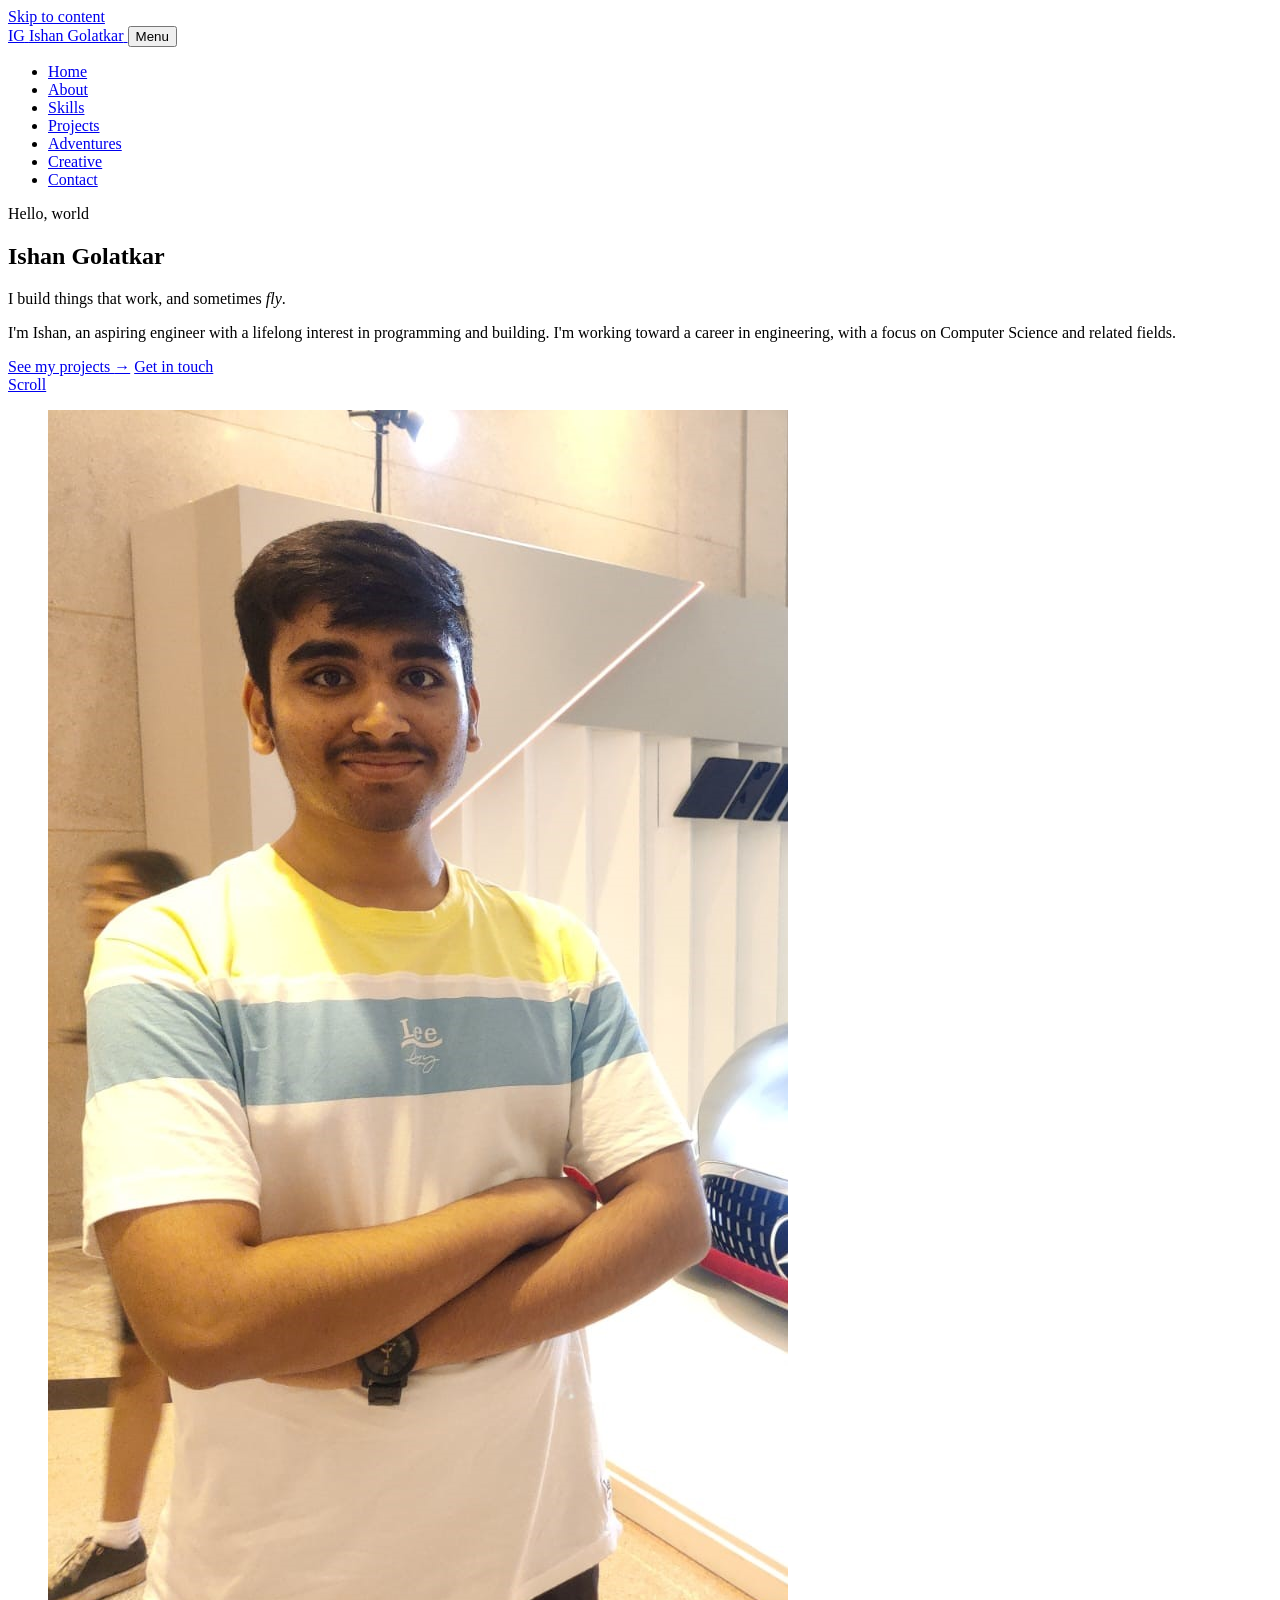
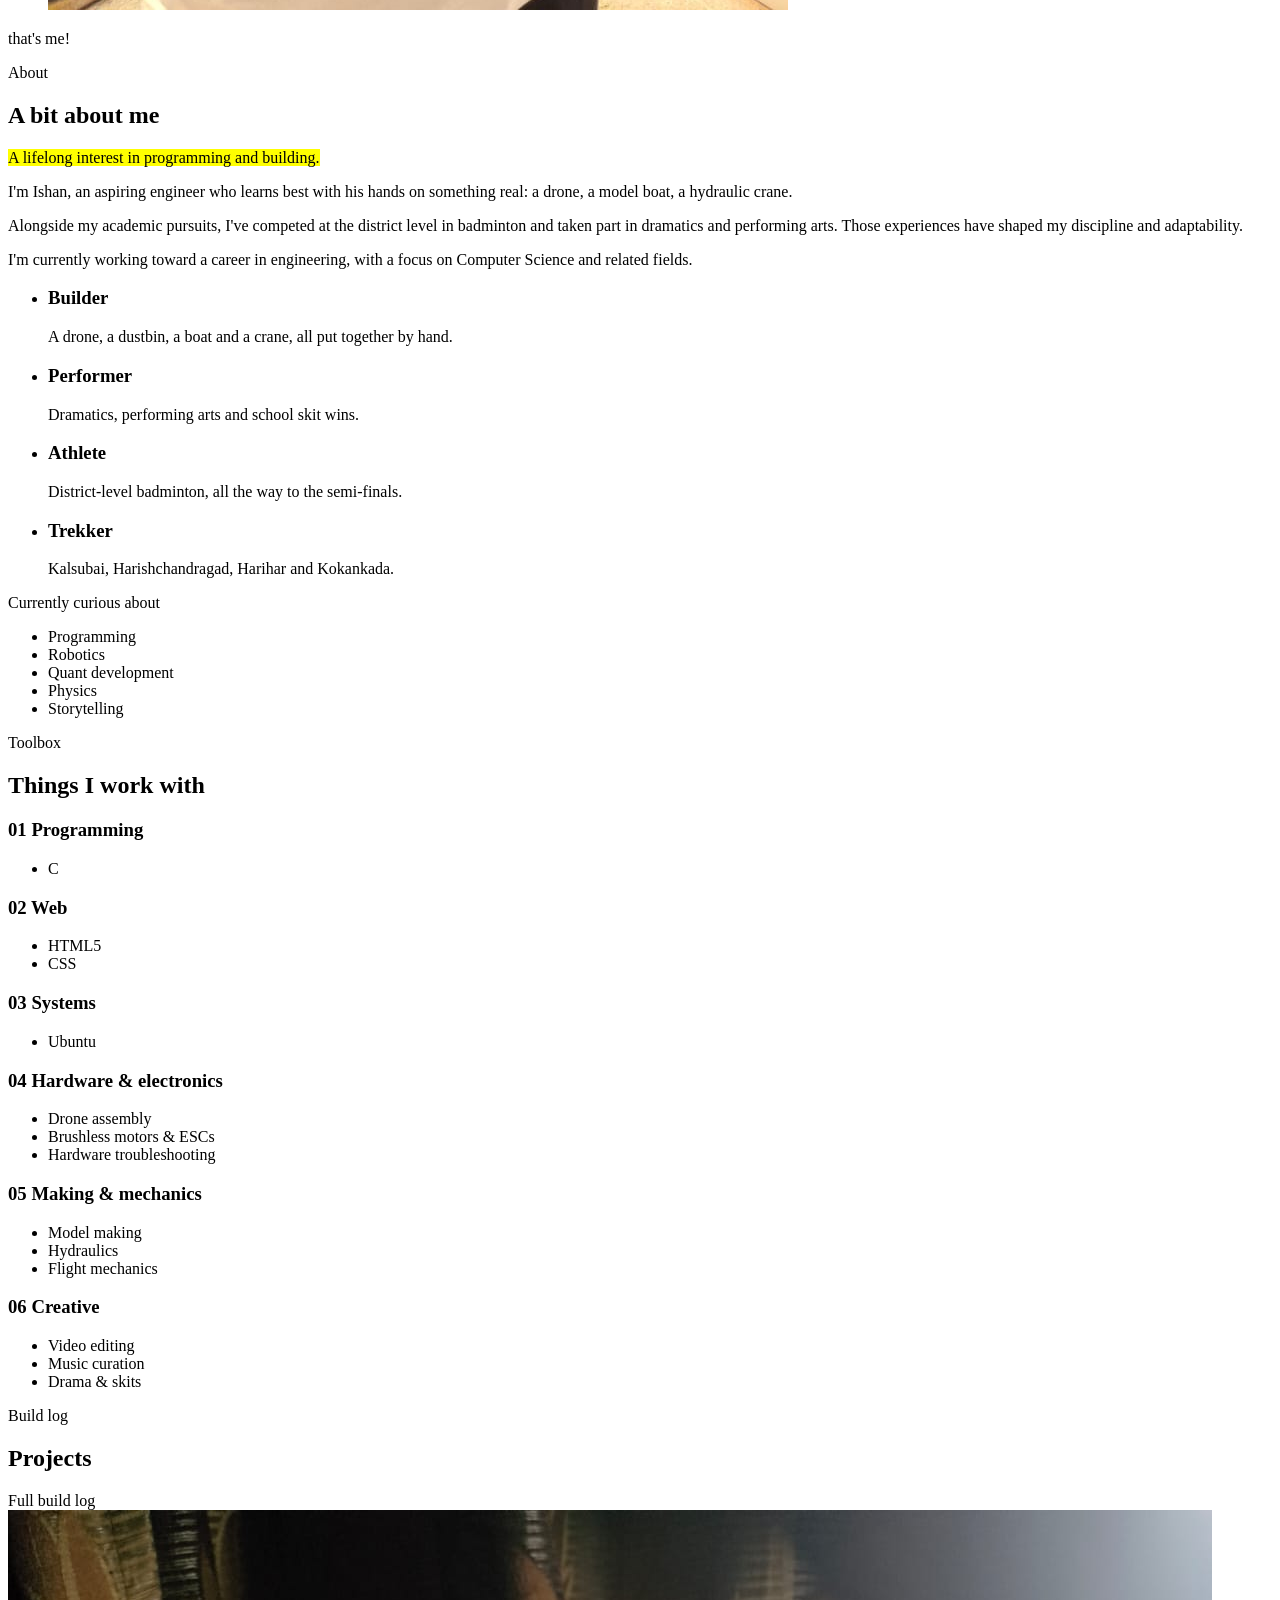
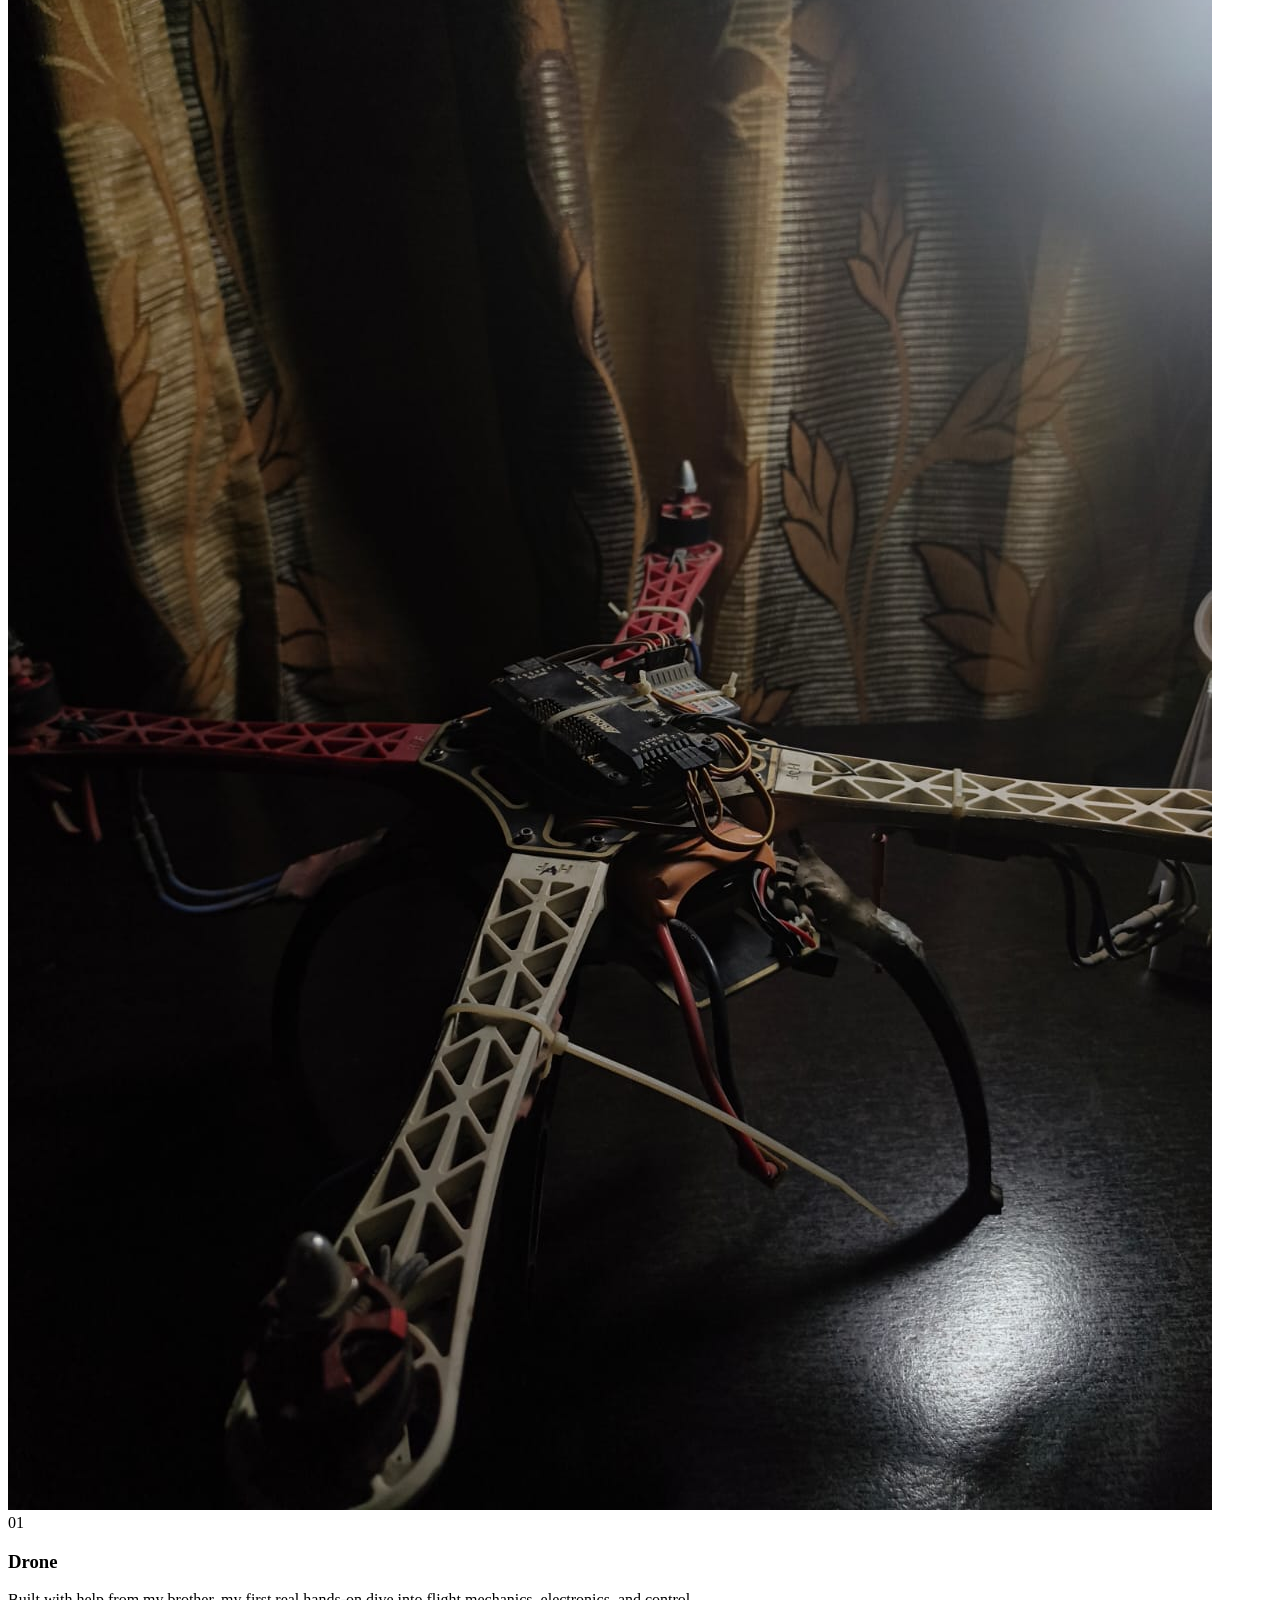
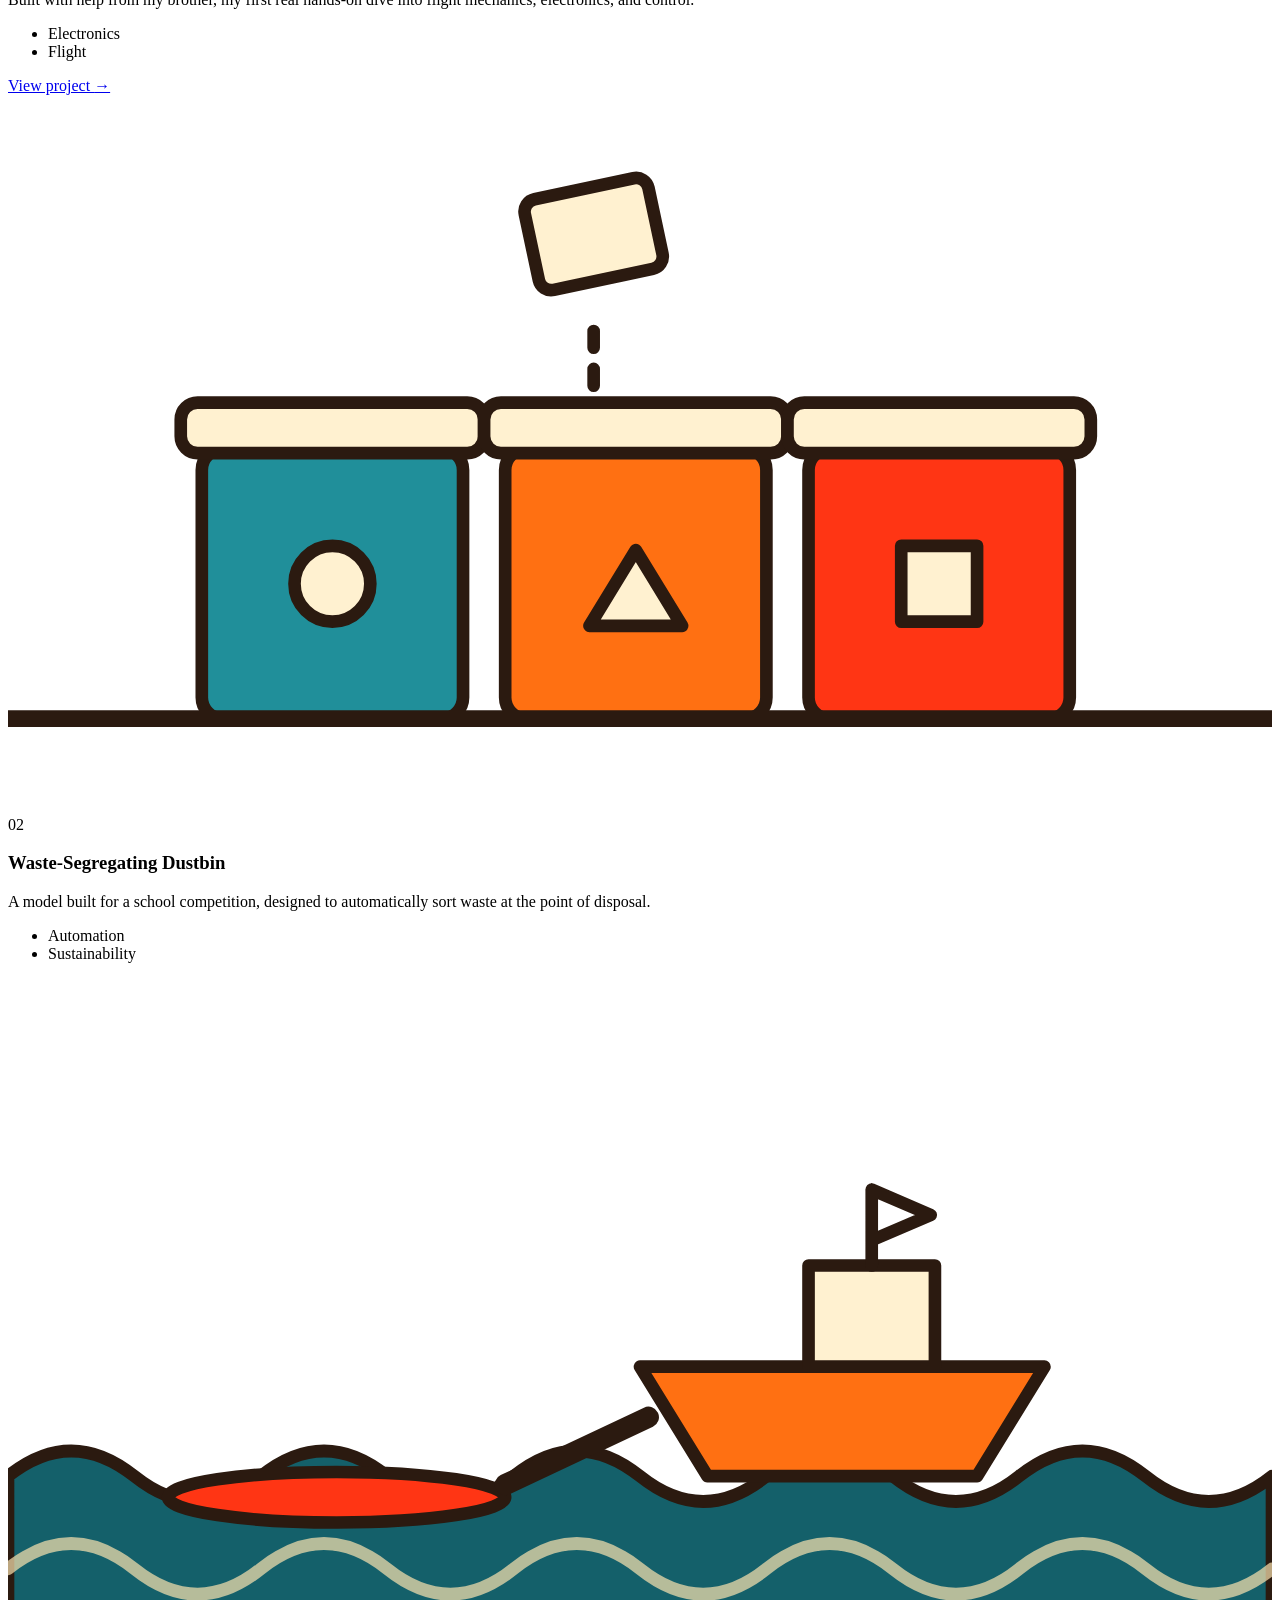
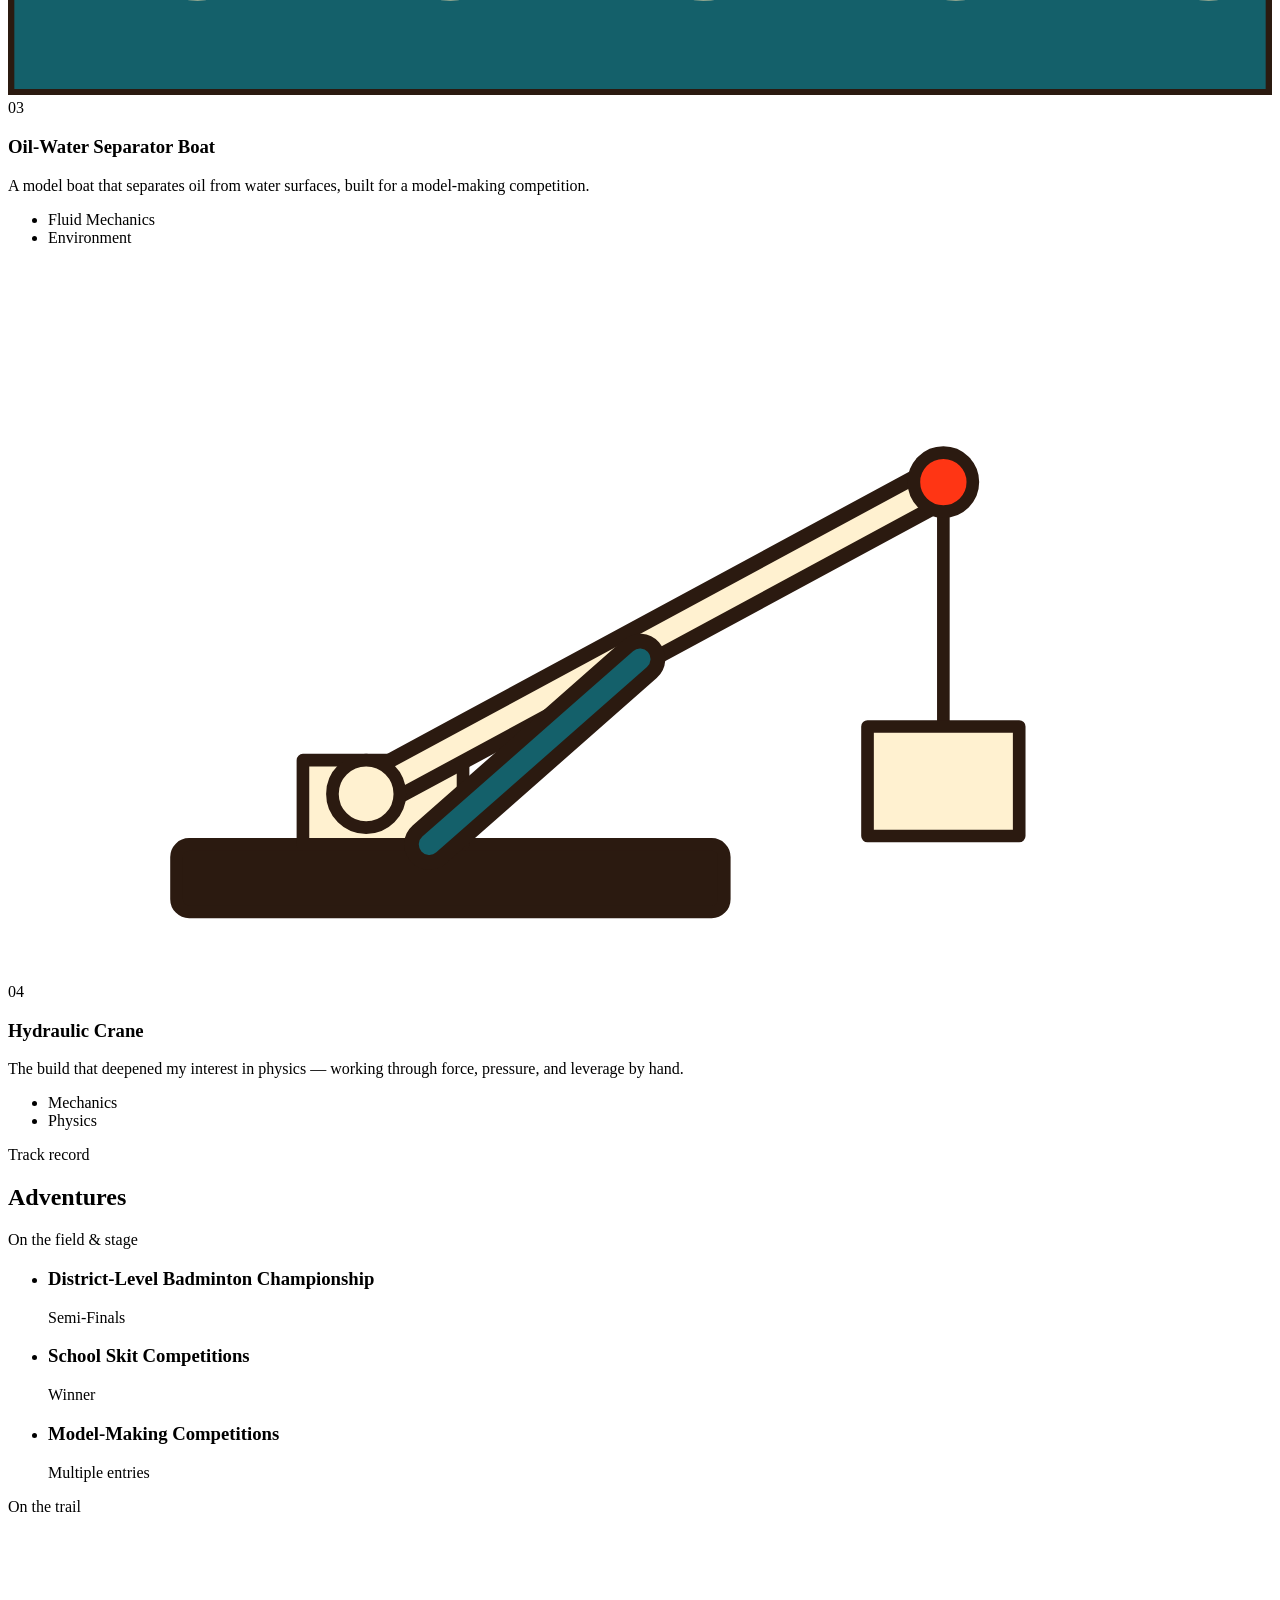
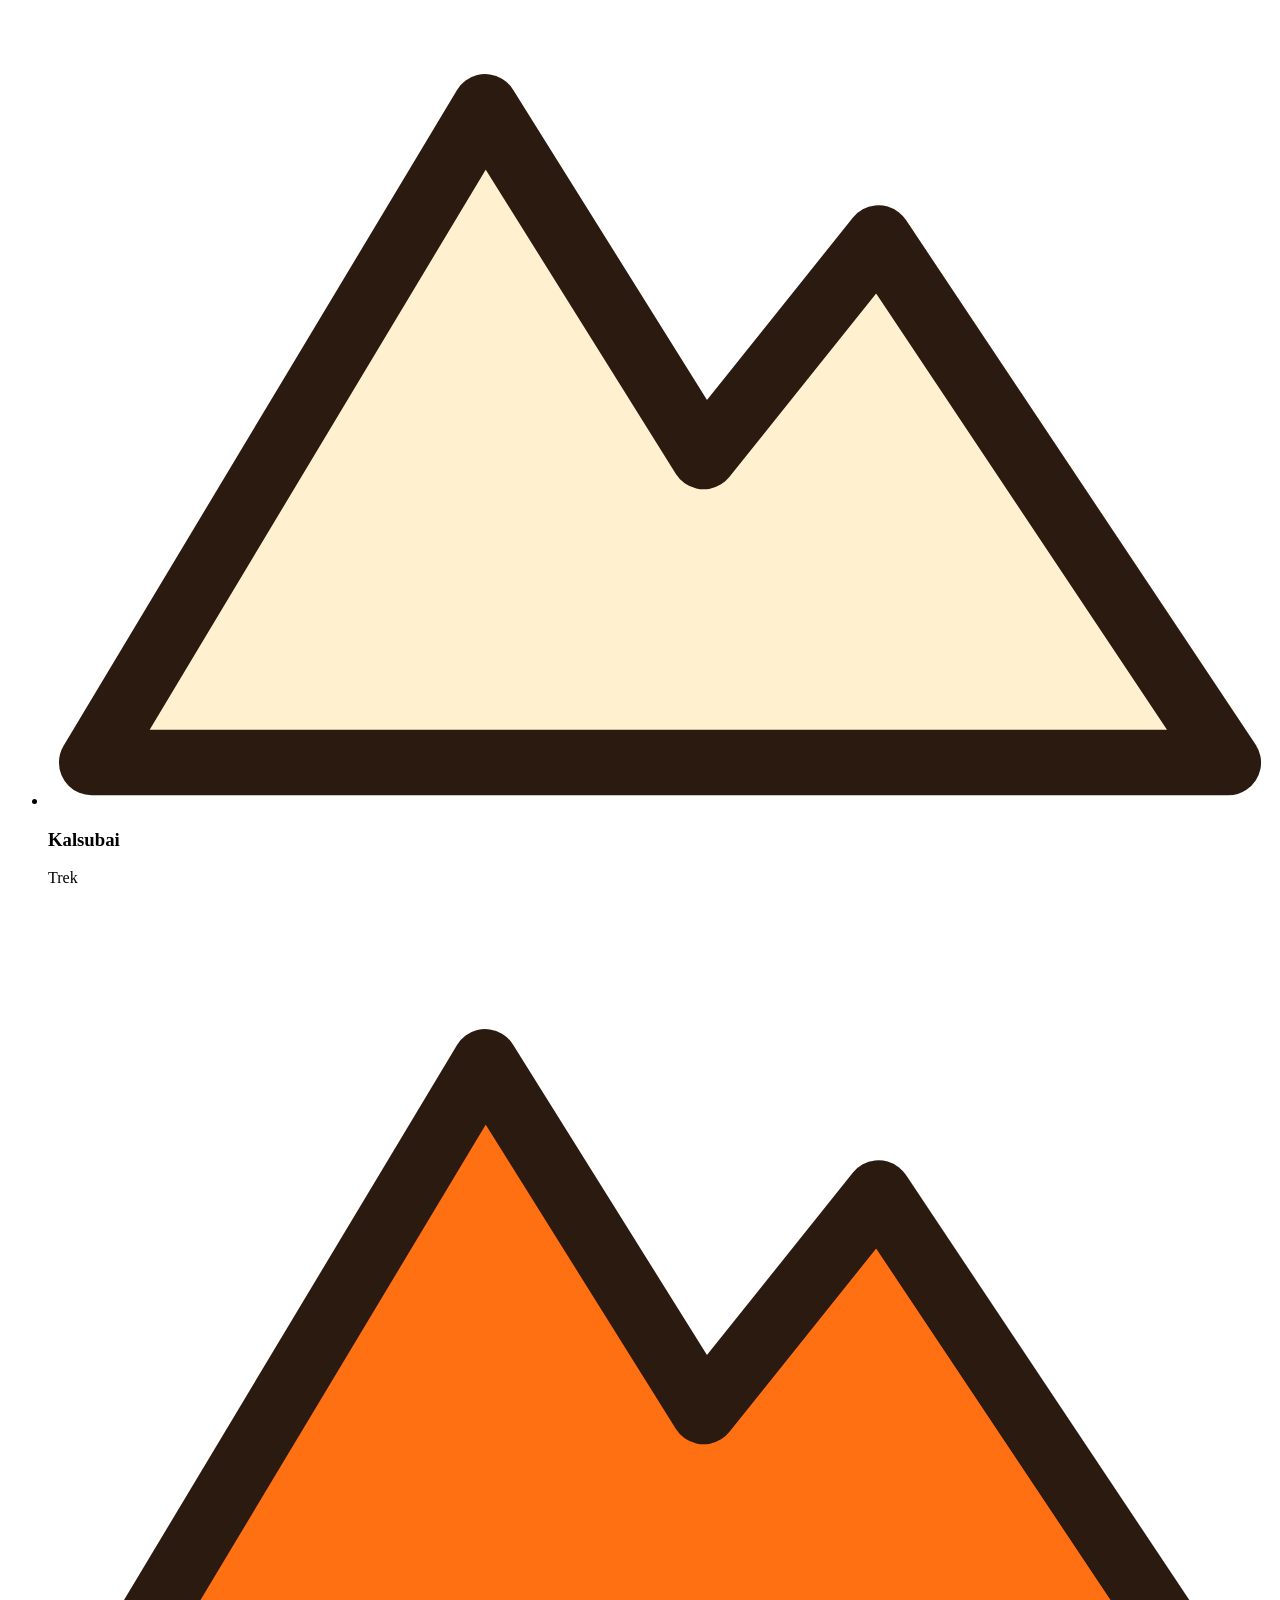
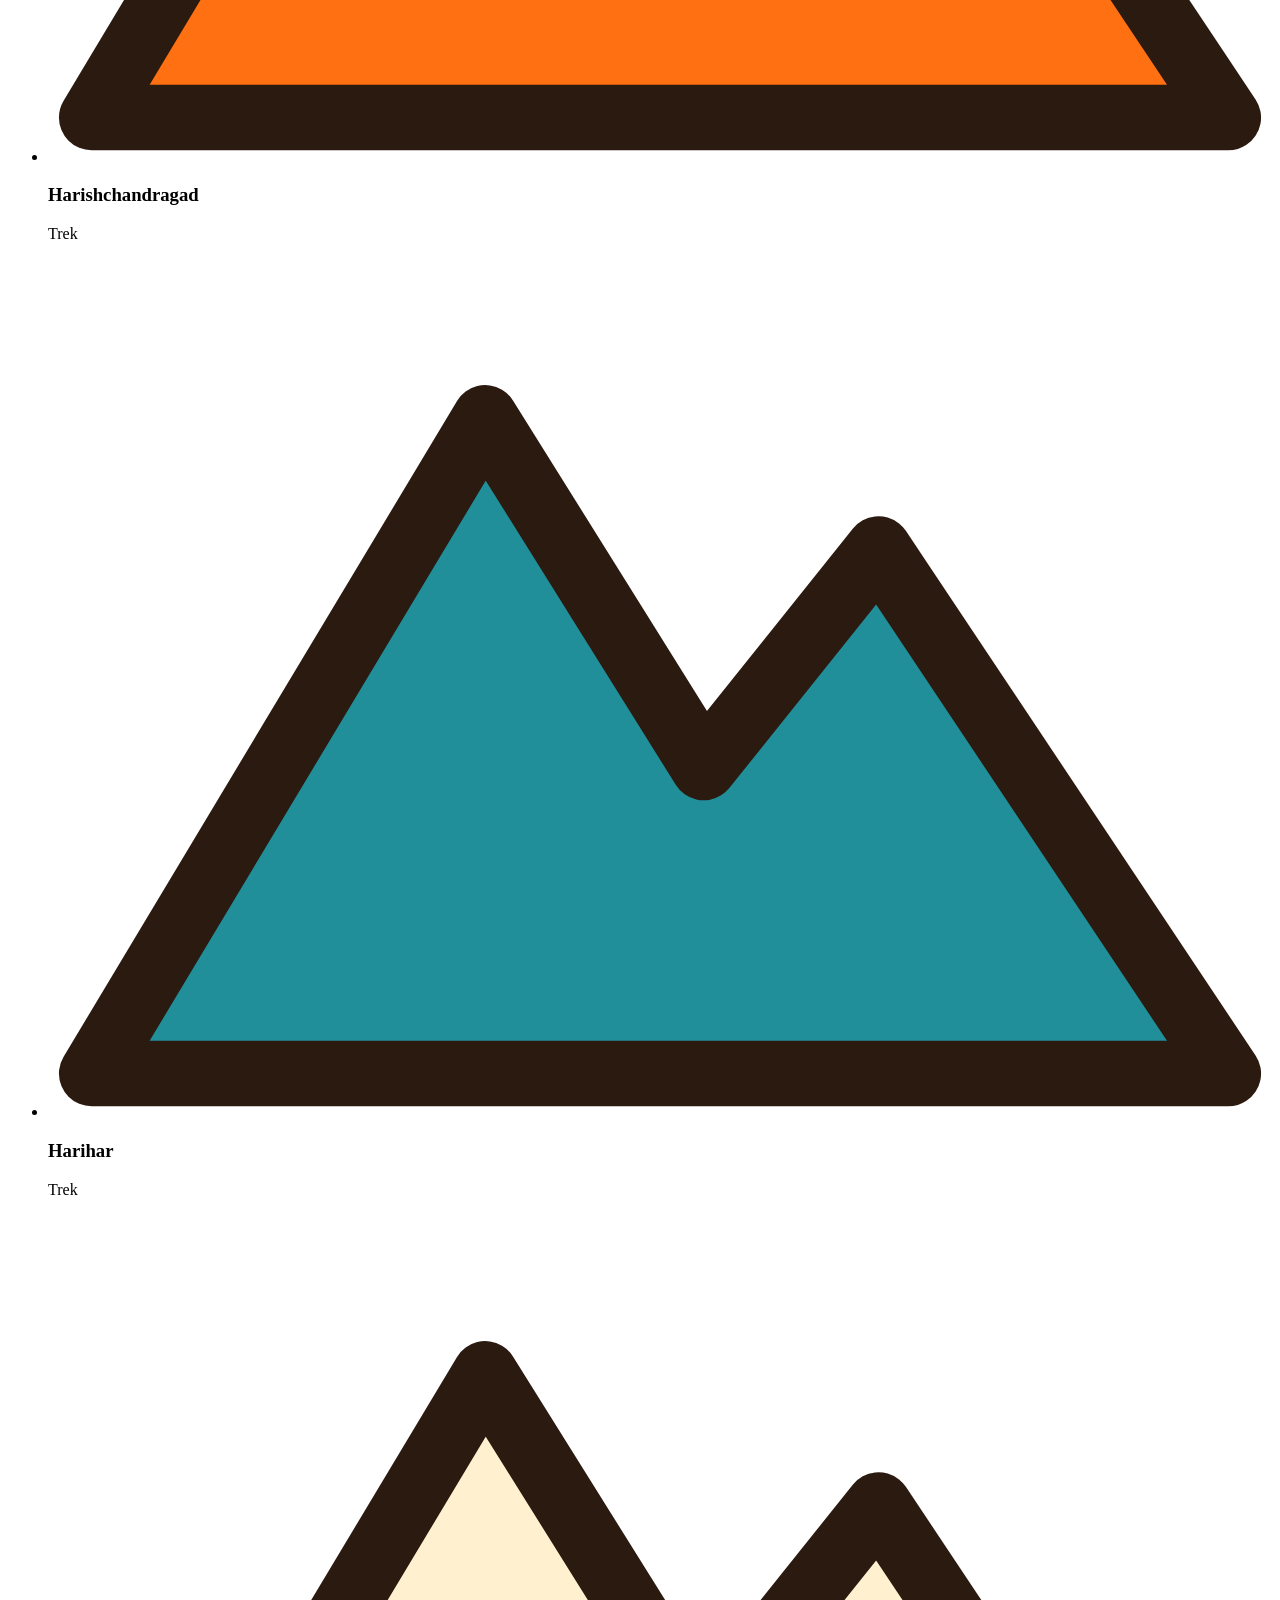
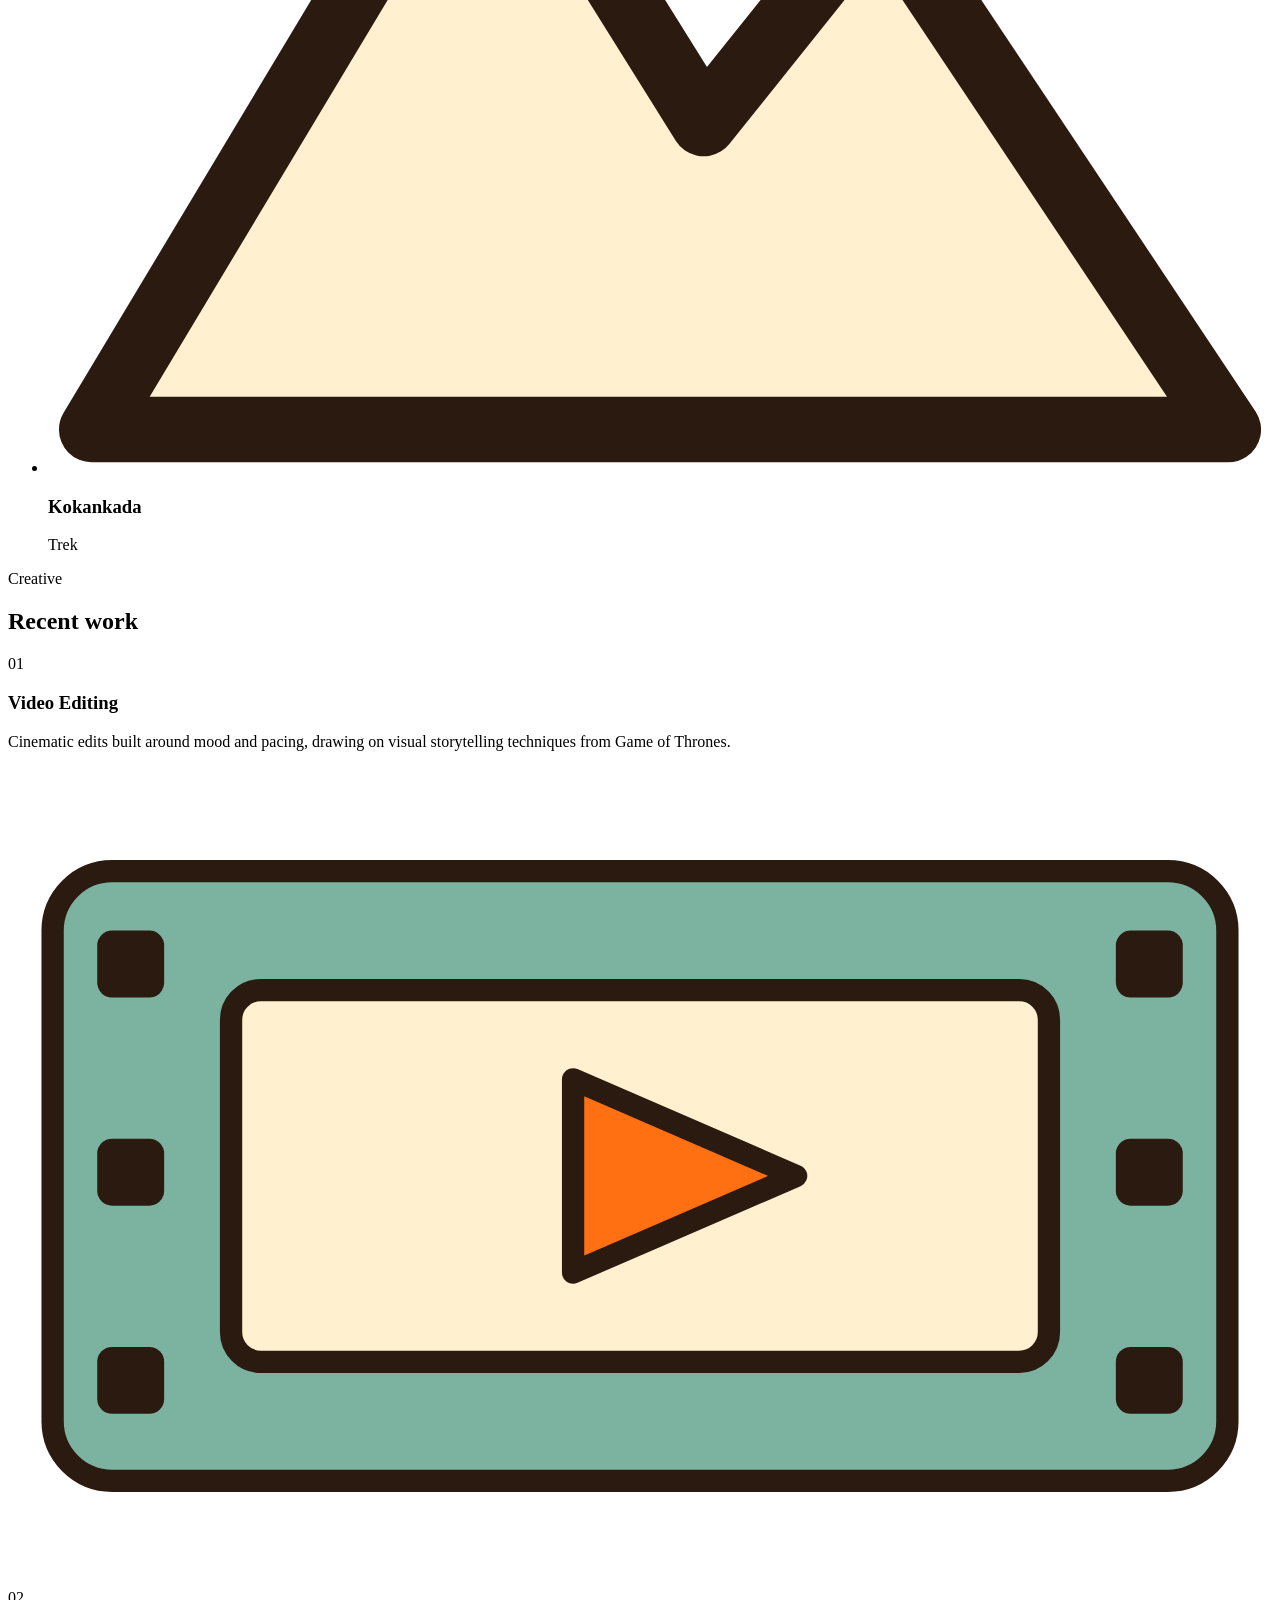
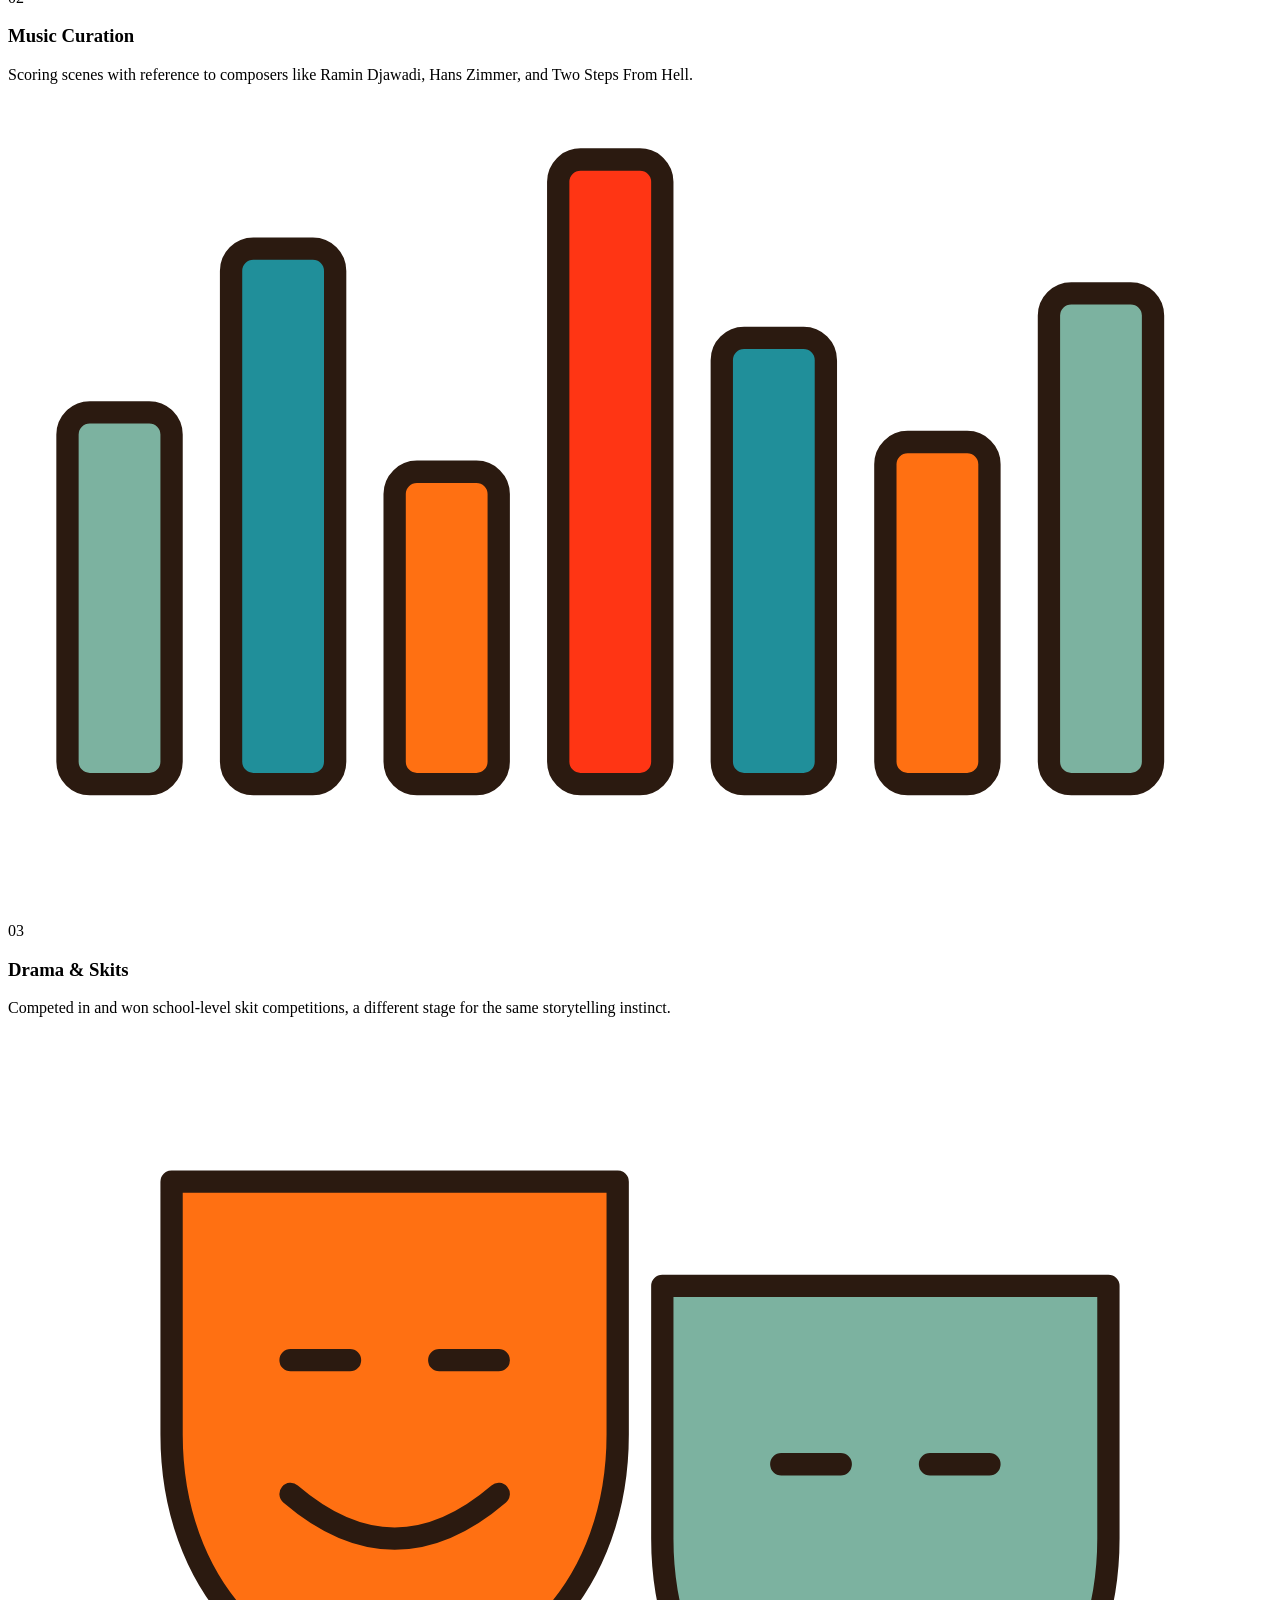
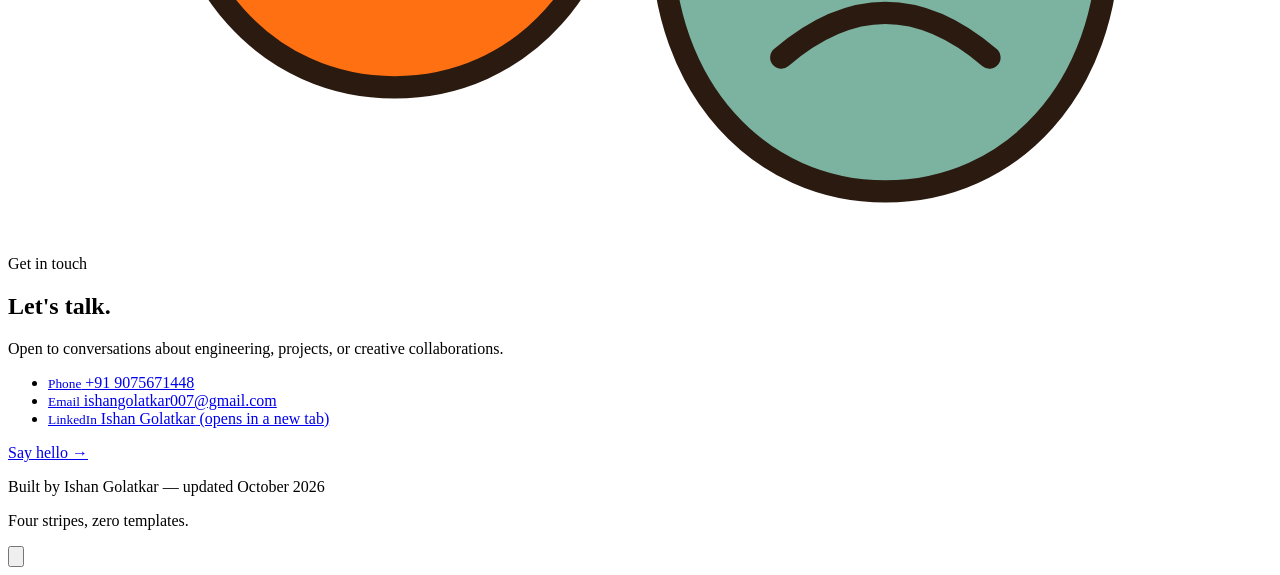
==== index.html @ b99f0dfd "makeover" ====
<!DOCTYPE html>
<html lang="en">
<head>
  <meta charset="UTF-8">
  <meta name="viewport" content="width=device-width, initial-scale=1.0">
  <title>Ishan Golatkar — Portfolio</title>
  <meta name="description" content="Portfolio of Ishan Golatkar, an aspiring engineer with a lifelong interest in programming and building.">
  <meta name="theme-color" content="#FBE3B0">
  <script>document.documentElement.classList.add('js');</script>
  <link rel="preconnect" href="https://fonts.googleapis.com">
  <link rel="preconnect" href="https://fonts.gstatic.com" crossorigin>
  <link href="https://fonts.googleapis.com/css2?family=Archivo+Black&family=Caveat:wght@600&family=IBM+Plex+Mono:wght@400;500&family=Space+Grotesk:wght@400;500;700&display=swap" rel="stylesheet">
  <link rel="stylesheet" href="style.css">
  <script src="script.js" defer></script>
</head>
<body>

<a class="skip" href="#main">Skip to content</a>

<header class="site-header" id="top">
  <div class="wrap header-inner">
    <a class="brand" href="#home" aria-label="Ishan Golatkar, back to the top">
      <span class="brand-mark" aria-hidden="true">IG</span>
      <span class="brand-name">Ishan Golatkar</span>
    </a>
    <button class="menu-toggle" type="button" aria-expanded="false" aria-controls="nav-links">
      <span class="sr-only">Menu</span>
      <span class="bars" aria-hidden="true"></span>
    </button>
    <nav aria-label="Primary">
      <ul class="nav-links" id="nav-links">
        <li><a href="#home">Home</a></li>
        <li><a href="#about">About</a></li>
        <li><a href="#skills">Skills</a></li>
        <li><a href="#projects">Projects</a></li>
        <li><a href="#adventures">Adventures</a></li>
        <li><a href="#work">Creative</a></li>
        <li><a href="#contact">Contact</a></li>
      </ul>
    </nav>
  </div>
</header>

<main id="main">

  <!-- ============ HERO ============ -->
  <section class="hero" id="home" aria-labelledby="hero-title">
    <div class="hero-band" aria-hidden="true"><i></i><i></i><i></i><i></i></div>

    <div class="wrap hero-grid">
      <div class="hero-copy">
        <p class="sticker reveal">Hello, world</p>
        <h1 id="hero-title" class="reveal" style="--d:.05s">
          <span class="first">Ishan</span>
          <span class="last">Golatkar</span>
        </h1>
        <p class="hero-tagline reveal" style="--d:.12s">I build things that work, and sometimes <em>fly</em>.</p>
        <p class="hero-intro reveal" style="--d:.18s">I'm Ishan, an aspiring engineer with a lifelong interest in programming and building. I'm working toward a career in engineering, with a focus on Computer Science and related fields.</p>
        <div class="hero-actions reveal" style="--d:.24s">
          <a class="btn" href="#projects">See my projects <span class="arrow" aria-hidden="true">&rarr;</span></a>
          <a class="btn btn--ghost" href="#contact">Get in touch</a>
        </div>
        <a class="scroll-hint reveal" style="--d:.3s" href="#about" aria-label="Scroll to the About section">
          <span class="track" aria-hidden="true"></span>
          <span>Scroll</span>
        </a>
      </div>

      <div class="hero-art reveal" style="--d:.15s">
        <span class="art-shape art-circle" aria-hidden="true"></span>
        <span class="art-shape art-half" aria-hidden="true"></span>
        <span class="float float--plus" aria-hidden="true"></span>
        <span class="float float--ring" aria-hidden="true"></span>
        <span class="float float--dot" aria-hidden="true"></span>
        <figure class="portrait">
          <img src="proish.jpg" width="740" height="1200" fetchpriority="high"
               alt="Portrait of Ishan Golatkar smiling with his arms crossed, wearing a yellow, blue and white striped T-shirt">
        </figure>
        <p class="note-hand" aria-hidden="true">that's me!</p>
      </div>
    </div>
  </section>

  <!-- ============ ABOUT ============ -->
  <section class="section" id="about" aria-labelledby="about-title">
    <div class="wrap about-grid">
      <div class="about-intro">
        <div class="eyebrow reveal">About</div>
        <h2 class="section-title reveal" id="about-title">A bit <span class="squiggle">about me</span></h2>
        <p class="pull reveal"><mark>A lifelong interest in programming and building.</mark></p>
      </div>

      <div class="about-copy">
        <p class="reveal">I'm Ishan, an aspiring engineer who learns best with his hands on something real: a drone, a model boat, a hydraulic crane.</p>
        <p class="reveal">Alongside my academic pursuits, I've competed at the district level in badminton and taken part in dramatics and performing arts. Those experiences have shaped my discipline and adaptability.</p>
        <p class="reveal">I'm currently working toward a career in engineering, with a focus on Computer Science and related fields.</p>

        <ul class="traits">
          <li class="trait reveal">
            <h3>Builder</h3>
            <p>A drone, a dustbin, a boat and a crane, all put together by hand.</p>
          </li>
          <li class="trait reveal" style="--d:.06s">
            <h3>Performer</h3>
            <p>Dramatics, performing arts and school skit wins.</p>
          </li>
          <li class="trait reveal" style="--d:.12s">
            <h3>Athlete</h3>
            <p>District-level badminton, all the way to the semi-finals.</p>
          </li>
          <li class="trait reveal" style="--d:.18s">
            <h3>Trekker</h3>
            <p>Kalsubai, Harishchandragad, Harihar and Kokankada.</p>
          </li>
        </ul>

        <div class="curious reveal">
          <p class="curious-label">Currently curious about</p>
          <ul class="tags">
            <li class="tag">Programming</li>
            <li class="tag">Robotics</li>
            <li class="tag">Quant development</li>
            <li class="tag">Physics</li>
            <li class="tag">Storytelling</li>
          </ul>
        </div>
      </div>
    </div>
  </section>

  <!-- ============ SKILLS ============ -->
  <section class="section section--alt" id="skills" aria-labelledby="skills-title">
    <div class="wrap">
      <div class="eyebrow reveal">Toolbox</div>
      <h2 class="section-title reveal" id="skills-title">Things I <span class="squiggle">work with</span></h2>

      <div class="skill-list">
        <div class="skill-row reveal">
          <h3><b>01</b> Programming</h3>
          <ul class="skill-tags"><li class="skill">C</li></ul>
        </div>
        <div class="skill-row reveal">
          <h3><b>02</b> Web</h3>
          <ul class="skill-tags"><li class="skill">HTML5</li><li class="skill">CSS</li></ul>
        </div>
        <div class="skill-row reveal">
          <h3><b>03</b> Systems</h3>
          <ul class="skill-tags"><li class="skill">Ubuntu</li></ul>
        </div>
        <div class="skill-row reveal">
          <h3><b>04</b> Hardware &amp; electronics</h3>
          <ul class="skill-tags">
            <li class="skill">Drone assembly</li>
            <li class="skill">Brushless motors &amp; ESCs</li>
            <li class="skill">Hardware troubleshooting</li>
          </ul>
        </div>
        <div class="skill-row reveal">
          <h3><b>05</b> Making &amp; mechanics</h3>
          <ul class="skill-tags">
            <li class="skill">Model making</li>
            <li class="skill">Hydraulics</li>
            <li class="skill">Flight mechanics</li>
          </ul>
        </div>
        <div class="skill-row reveal">
          <h3><b>06</b> Creative</h3>
          <ul class="skill-tags">
            <li class="skill">Video editing</li>
            <li class="skill">Music curation</li>
            <li class="skill">Drama &amp; skits</li>
          </ul>
        </div>
      </div>
    </div>
  </section>

  <!-- ============ PROJECTS ============ -->
  <section class="section" id="projects" aria-labelledby="projects-title">
    <div class="wrap">
      <div class="eyebrow reveal">Build log</div>
      <h2 class="section-title reveal" id="projects-title">Projects</h2>

      <!-- Invisible 2x2 Matrix -->
      <div class="projects-grid">
        
        <!-- 01 Drone -->
        <article class="proj-card reveal">
          <div class="proj-media">
            <span class="badge">Full build log</span>
            <img src="DronePic1.jpeg" width="1204" height="1600" loading="lazy"
                 alt="The assembled drone: a red and white quadcopter frame with the flight controller mounted in the centre, photographed in low light">
          </div>
          <div class="proj-body">
            <span class="proj-no">01</span>
            <h3>Drone</h3>
            <p>Built with help from my brother, my first real hands-on dive into flight mechanics, electronics, and control.</p>
            <ul class="tags">
              <li class="tag">Electronics</li>
              <li class="tag">Flight</li>
            </ul>
            <div class="proj-action">
              <a class="btn" href="Drone.html" aria-label="View my Drone project">View project <span class="arrow" aria-hidden="true">&rarr;</span></a>
            </div>
          </div>
        </article>

        <!-- 02 Waste-Segregating Dustbin -->
        <article class="proj-card reveal" style="--d:.06s">
          <div class="proj-media proj-media--sage">
            <svg viewBox="0 0 300 170" preserveAspectRatio="xMidYMid slice" fill="none" stroke="#2B1A10" stroke-width="3" stroke-linejoin="round" aria-hidden="true">
              <g class="bob-item"><rect x="124" y="22" width="30" height="22" rx="3" fill="#FFF1D0" transform="rotate(-12 139 33)"/></g>
              <path d="M139 56v14" stroke-dasharray="4 5" stroke-linecap="round"/>
              <rect x="46" y="84" width="62" height="64" rx="5" fill="#208F9A"/><rect x="41" y="73" width="72" height="12" rx="4" fill="#FFF1D0"/>
              <rect x="118" y="84" width="62" height="64" rx="5" fill="#FF7012"/><rect x="113" y="73" width="72" height="12" rx="4" fill="#FFF1D0"/>
              <rect x="190" y="84" width="62" height="64" rx="5" fill="#FF3514"/><rect x="185" y="73" width="72" height="12" rx="4" fill="#FFF1D0"/>
              <circle cx="77" cy="116" r="9" fill="#FFF1D0"/>
              <path d="M149 108l11 18h-22z" fill="#FFF1D0"/>
              <rect x="212" y="107" width="18" height="18" fill="#FFF1D0"/>
              <path d="M0 148h300" stroke-width="4"/>
            </svg>
          </div>
          <div class="proj-body">
            <span class="proj-no">02</span>
            <h3>Waste-Segregating Dustbin</h3>
            <p>A model built for a school competition, designed to automatically sort waste at the point of disposal.</p>
            <ul class="tags"><li class="tag">Automation</li><li class="tag">Sustainability</li></ul>
          </div>
        </article>

        <!-- 03 Oil-Water Separator Boat -->
        <article class="proj-card reveal" style="--d:.12s">
          <div class="proj-media proj-media--teal">
            <svg viewBox="0 0 300 170" preserveAspectRatio="xMidYMid slice" fill="none" stroke="#2B1A10" stroke-width="3" stroke-linejoin="round" stroke-linecap="round" aria-hidden="true">
              <path d="M0 118q15-12 30 0t30 0t30 0t30 0t30 0t30 0t30 0t30 0t30 0t30 0V170H0Z" fill="#14606A"/>
              <ellipse cx="78" cy="123" rx="40" ry="6" fill="#FF3514"/>
              <g class="boat">
                <path d="M150 92h96l-16 26h-64z" fill="#FF7012"/>
                <rect x="190" y="68" width="30" height="24" fill="#FFF1D0"/>
                <path d="M205 68V50M205 50l14 6-14 6" />
                <path d="M152 104l-34 16" stroke-width="5"/>
              </g>
              <path d="M0 140q15-12 30 0t30 0t30 0t30 0t30 0t30 0t30 0t30 0t30 0t30 0" stroke="#FBE3B0" stroke-width="3" opacity=".7"/>
            </svg>
          </div>
          <div class="proj-body">
            <span class="proj-no">03</span>
            <h3>Oil-Water Separator Boat</h3>
            <p>A model boat that separates oil from water surfaces, built for a model-making competition.</p>
            <ul class="tags"><li class="tag">Fluid Mechanics</li><li class="tag">Environment</li></ul>
          </div>
        </article>

        <!-- 04 Hydraulic Crane -->
        <article class="proj-card reveal" style="--d:.18s">
          <div class="proj-media proj-media--orange">
            <svg viewBox="0 0 300 170" preserveAspectRatio="xMidYMid slice" fill="none" stroke="#2B1A10" stroke-width="3" stroke-linejoin="round" stroke-linecap="round" aria-hidden="true">
              <rect x="40" y="138" width="130" height="16" rx="3" fill="#2B1A10"/>
              <rect x="70" y="118" width="38" height="20" fill="#FFF1D0"/>
              <g class="boom">
                <path d="M85 126L222 52" stroke-width="12"/>
                <path d="M85 126L222 52" stroke="#FFF1D0" stroke-width="5"/>
              </g>
              <path d="M100 138l50-44" stroke-width="12"/><path d="M100 138l50-44" stroke="#14606A" stroke-width="5"/>
              <path d="M222 52v58"/>
              <rect x="204" y="110" width="36" height="26" fill="#FFF1D0"/>
              <circle cx="222" cy="52" r="7" fill="#FF3514"/>
              <circle cx="85" cy="126" r="8" fill="#FFF1D0"/>
            </svg>
          </div>
          <div class="proj-body">
            <span class="proj-no">04</span>
            <h3>Hydraulic Crane</h3>
            <p>The build that deepened my interest in physics — working through force, pressure, and leverage by hand.</p>
            <ul class="tags"><li class="tag">Mechanics</li><li class="tag">Physics</li></ul>
          </div>
        </article>

      </div>
    </div>
  </section>

  <!-- ============ ADVENTURES ============ -->
  <section class="section section--alt" id="adventures" aria-labelledby="adv-title">
    <div class="wrap">
      <div class="eyebrow reveal">Track record</div>
      <h2 class="section-title reveal" id="adv-title"><span class="squiggle">Adventures</span></h2>

      <div class="adv-grid">
        <div>
          <p class="adv-label reveal">On the field &amp; stage</p>
          <ul class="tickets">
            <li class="ticket reveal"><h3>District-Level Badminton Championship</h3><span class="stub">Semi-Finals</span></li>
            <li class="ticket reveal" style="--d:.06s"><h3>School Skit Competitions</h3><span class="stub">Winner</span></li>
            <li class="ticket reveal" style="--d:.12s"><h3>Model-Making Competitions</h3><span class="stub">Multiple entries</span></li>
          </ul>
        </div>

        <div>
          <p class="adv-label reveal">On the trail</p>
          <ul class="peaks">
            <li class="peak reveal">
              <svg viewBox="0 0 56 40" fill="none" stroke="#2B1A10" stroke-width="3" stroke-linejoin="round" aria-hidden="true"><path d="M2 38L20 8l10 16 8-10 16 24z" fill="#FFF1D0"/></svg>
              <h3>Kalsubai</h3><span>Trek</span>
            </li>
            <li class="peak reveal" style="--d:.06s">
              <svg viewBox="0 0 56 40" fill="none" stroke="#2B1A10" stroke-width="3" stroke-linejoin="round" aria-hidden="true"><path d="M2 38L20 8l10 16 8-10 16 24z" fill="#FF7012"/></svg>
              <h3>Harishchandragad</h3><span>Trek</span>
            </li>
            <li class="peak reveal" style="--d:.12s">
              <svg viewBox="0 0 56 40" fill="none" stroke="#2B1A10" stroke-width="3" stroke-linejoin="round" aria-hidden="true"><path d="M2 38L20 8l10 16 8-10 16 24z" fill="#208F9A"/></svg>
              <h3>Harihar</h3><span>Trek</span>
            </li>
            <li class="peak reveal" style="--d:.18s">
              <svg viewBox="0 0 56 40" fill="none" stroke="#2B1A10" stroke-width="3" stroke-linejoin="round" aria-hidden="true"><path d="M2 38L20 8l10 16 8-10 16 24z" fill="#FFF1D0"/></svg>
              <h3>Kokankada</h3><span>Trek</span>
            </li>
          </ul>
        </div>
      </div>
    </div>
  </section>

  <!-- ============ CREATIVE WORK ============ -->
  <section class="section" id="work" aria-labelledby="work-title">
    <div class="wrap">
      <div class="eyebrow reveal">Creative</div>
      <h2 class="section-title reveal" id="work-title">Recent <span class="squiggle">work</span></h2>

      <div class="work-list">
        <article class="work-row reveal">
          <span class="work-num" aria-hidden="true">01</span>
          <div>
            <h3>Video Editing</h3>
            <p>Cinematic edits built around mood and pacing, drawing on visual storytelling techniques from Game of Thrones.</p>
          </div>
          <div class="work-art" aria-hidden="true">
            <svg class="film" viewBox="0 0 170 110" fill="none" stroke="#2B1A10" stroke-width="3" stroke-linejoin="round">
              <rect x="6" y="14" width="158" height="82" rx="8" fill="#7CB2A0"/>
              <rect x="30" y="30" width="110" height="50" rx="4" fill="#FFF1D0"/>
              <g fill="#2B1A10" stroke="none">
                <rect x="12" y="22" width="9" height="9" rx="2"/><rect x="12" y="50" width="9" height="9" rx="2"/><rect x="12" y="78" width="9" height="9" rx="2"/>
                <rect x="149" y="22" width="9" height="9" rx="2"/><rect x="149" y="50" width="9" height="9" rx="2"/><rect x="149" y="78" width="9" height="9" rx="2"/>
              </g>
              <path d="M76 42l30 13-30 13z" fill="#FF7012"/>
            </svg>
          </div>
        </article>

        <article class="work-row reveal">
          <span class="work-num" aria-hidden="true">02</span>
          <div>
            <h3>Music Curation</h3>
            <p>Scoring scenes with reference to composers like Ramin Djawadi, Hans Zimmer, and Two Steps From Hell.</p>
          </div>
          <div class="work-art" aria-hidden="true">
            <svg class="wave" viewBox="0 0 170 110" fill="#208F9A" stroke="#2B1A10" stroke-width="3" stroke-linejoin="round">
              <rect x="8" y="42" width="14" height="50" rx="3" fill="#7CB2A0"/>
              <rect x="30" y="20" width="14" height="72" rx="3"/>
              <rect x="52" y="50" width="14" height="42" rx="3" fill="#FF7012"/>
              <rect x="74" y="8" width="14" height="84" rx="3" fill="#FF3514"/>
              <rect x="96" y="32" width="14" height="60" rx="3"/>
              <rect x="118" y="46" width="14" height="46" rx="3" fill="#FF7012"/>
              <rect x="140" y="26" width="14" height="66" rx="3" fill="#7CB2A0"/>
            </svg>
          </div>
        </article>

        <article class="work-row reveal">
          <span class="work-num" aria-hidden="true">03</span>
          <div>
            <h3>Drama &amp; Skits</h3>
            <p>Competed in and won school-level skit competitions, a different stage for the same storytelling instinct.</p>
          </div>
          <div class="work-art" aria-hidden="true">
            <svg class="masks" viewBox="0 0 170 110" fill="none" stroke="#2B1A10" stroke-width="3" stroke-linejoin="round" stroke-linecap="round">
              <g class="m1"><path d="M22 20h60v34c0 20-13 34-30 34S22 74 22 54z" fill="#FF7012"/><path d="M38 44h8M58 44h8"/><path d="M38 62q14 12 28 0"/></g>
              <g class="m2"><path d="M88 34h60v34c0 20-13 34-30 34S88 88 88 68z" fill="#7CB2A0"/><path d="M104 58h8M124 58h8"/><path d="M104 84q14-12 28 0"/></g>
            </svg>
          </div>
        </article>
      </div>
    </div>
  </section>

  <!-- ============ CONTACT ============ -->
  <section class="section contact" id="contact" aria-labelledby="contact-title" data-cursor-theme="orange">
    <div class="wrap">
      <div class="contact-card reveal">
        <div class="stripes contact-deco" aria-hidden="true"><i></i><i></i><i></i><i></i></div>
        <div class="eyebrow">Get in touch</div>
        <h2 id="contact-title">Let's talk.</h2>
        <p class="lead">Open to conversations about engineering, projects, or creative collaborations.</p>

        <ul class="contact-links">
          <li><a class="contact-link" href="tel:+919075671448"><small>Phone</small> +91 9075671448</a></li>
          <li><a class="contact-link" href="mailto:ishangolatkar007@gmail.com"><small>Email</small> ishangolatkar007@gmail.com</a></li>
          <li><a class="contact-link" href="https://www.linkedin.com/in/ishan-golatkar-059251267/" target="_blank" rel="noopener noreferrer"><small>LinkedIn</small> Ishan Golatkar<span class="sr-only"> (opens in a new tab)</span></a></li>
        </ul>

        <a class="btn btn--dark" href="mailto:ishangolatkar007@gmail.com">Say hello <span class="arrow" aria-hidden="true">&rarr;</span></a>
      </div>
    </div>
  </section>

</main>

<footer class="site-footer">
  <div class="wrap">
    <div class="footer-stripes" aria-hidden="true"><i></i><i></i><i></i><i></i></div>
    <div class="footer-inner">
      <p>Built by Ishan Golatkar — updated October 2026</p>
      <p>Four stripes, zero templates.</p>
    </div>
  </div>
</footer>

<button class="to-top" type="button" aria-label="Back to top">
  <svg viewBox="0 0 24 24" fill="none" stroke="currentColor" stroke-width="3" stroke-linecap="round" stroke-linejoin="round" aria-hidden="true"><path d="M12 20V5M5 11l7-7 7 7"/></svg>
</button>

</body>
</html>
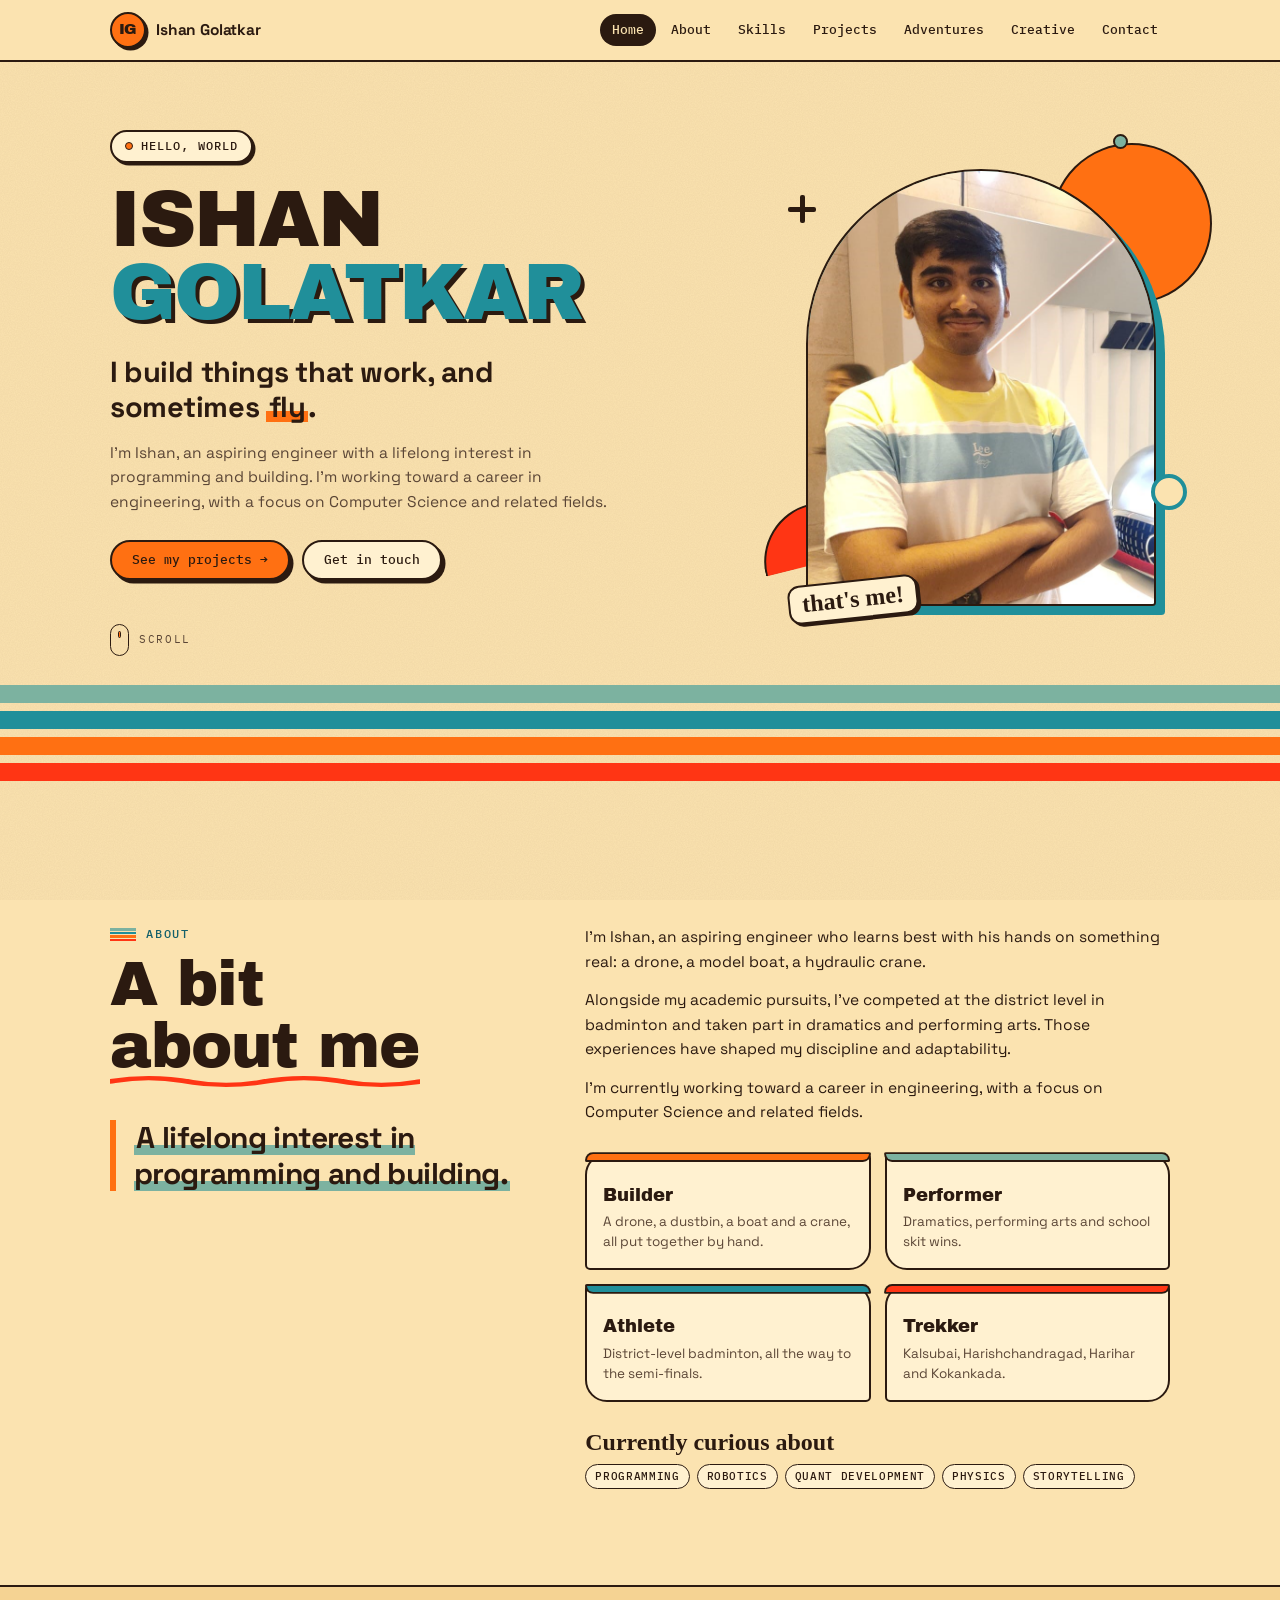
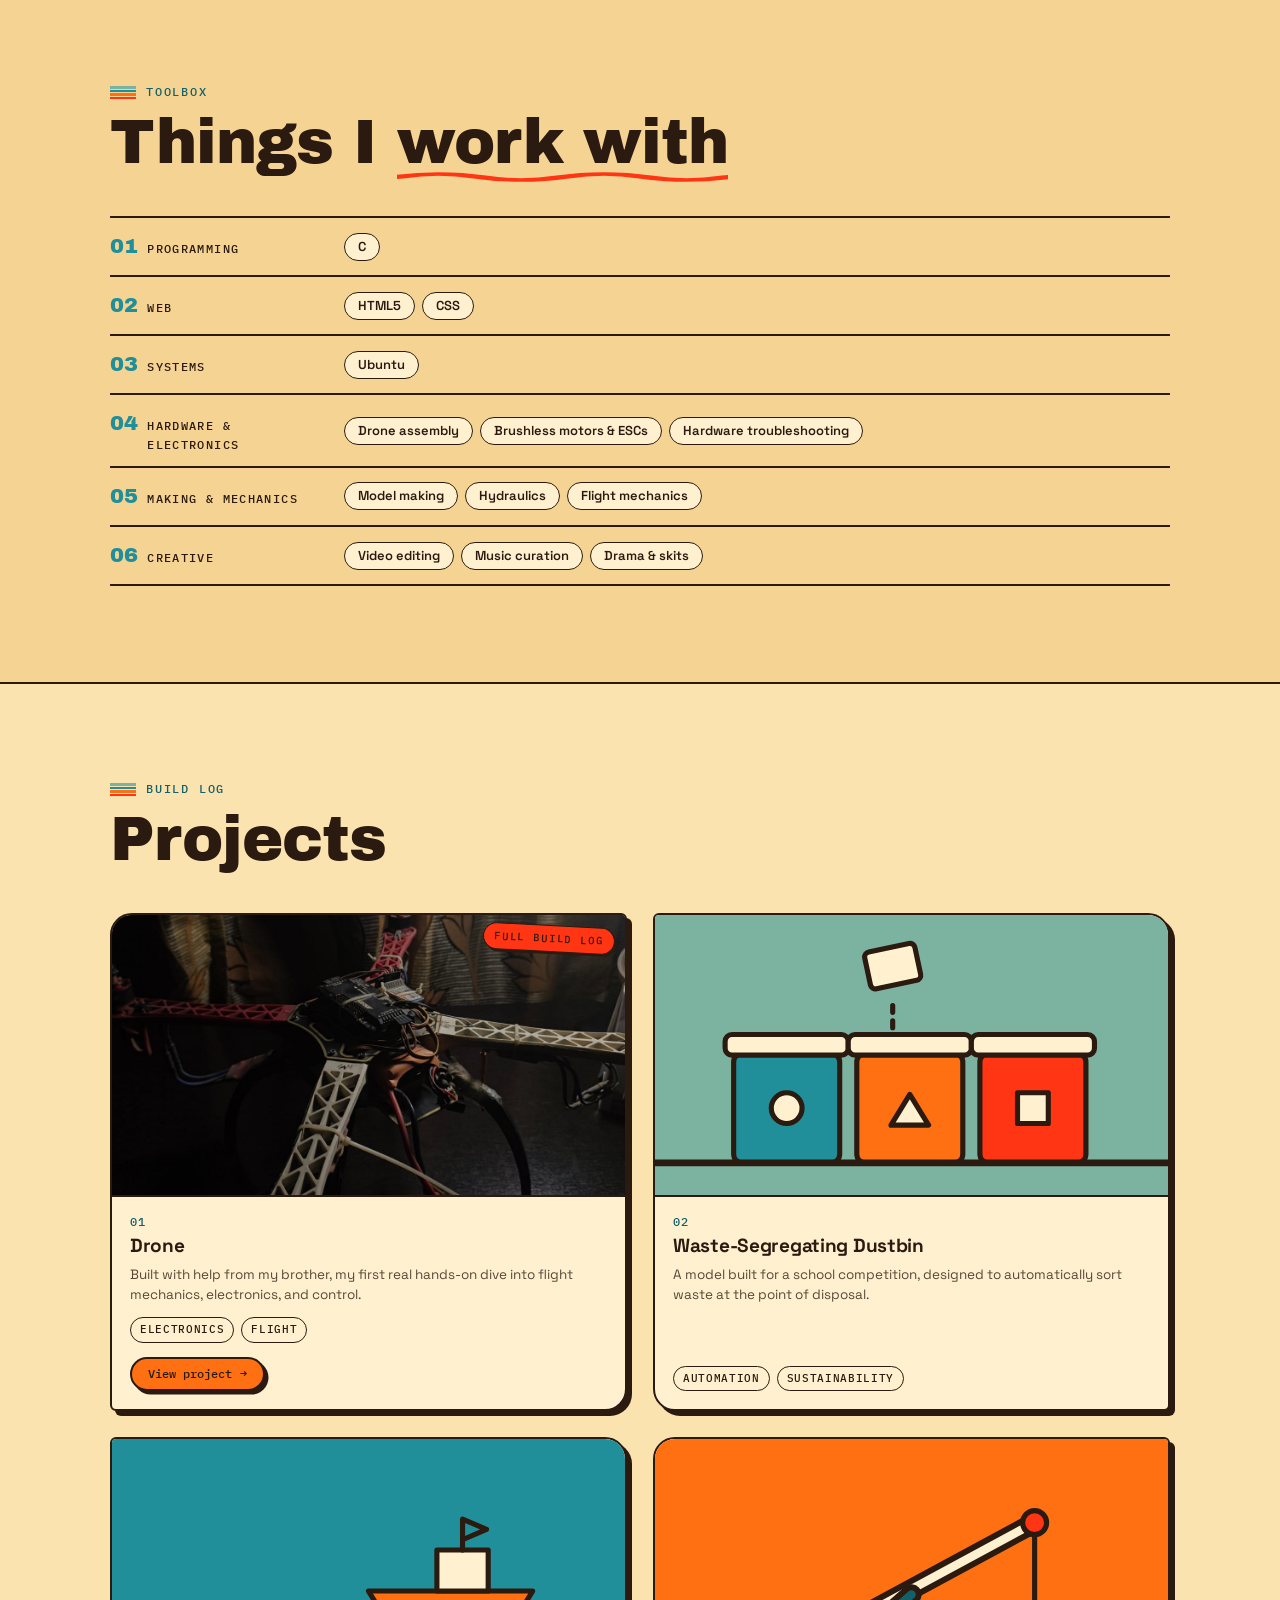
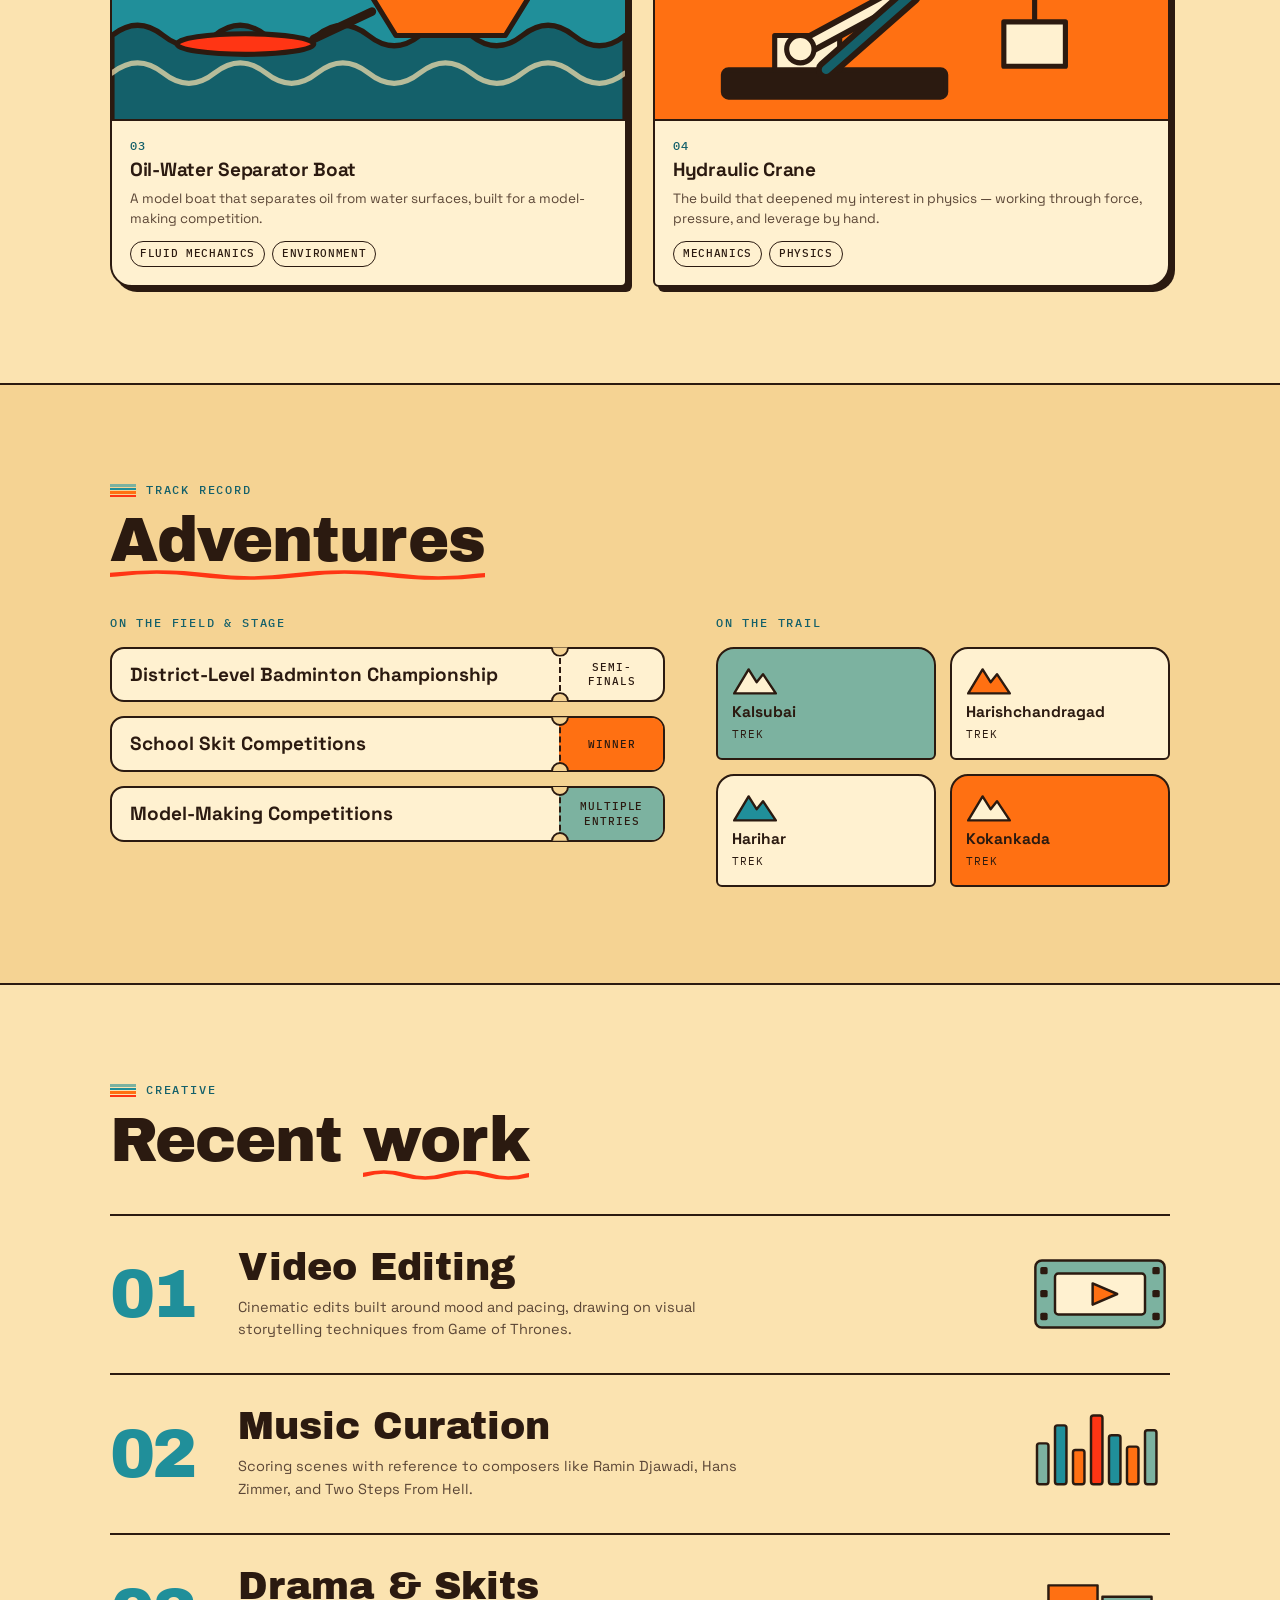
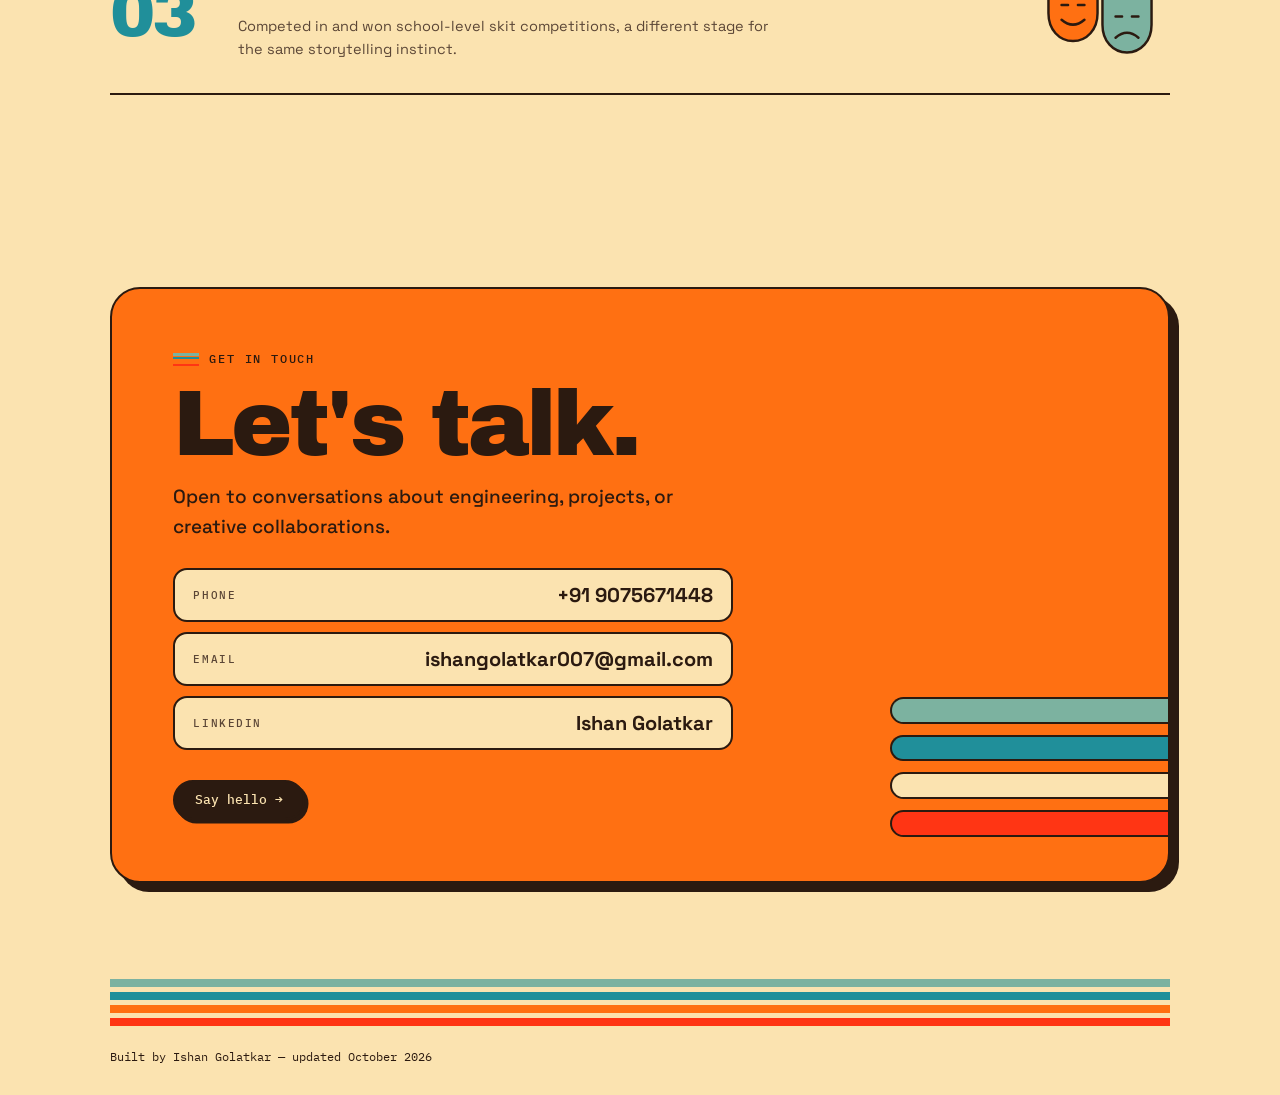
==== commit ad9b1a70: "Update print statement from 'Hello' to 'Goodbye'" ====
--- a/index.html
+++ b/index.html
@@ -410,7 +410,7 @@
     <div class="footer-stripes" aria-hidden="true"><i></i><i></i><i></i><i></i></div>
     <div class="footer-inner">
       <p>Built by Ishan Golatkar — updated October 2026</p>
-      <p>Four stripes, zero templates.</p>
+      <p></p>
     </div>
   </div>
 </footer>
--- a/style.css
+++ b/style.css
@@ -0,0 +1,782 @@
+:root {
+  /* palette (from the reference stripes) */
+  --cream: #FBE3B0;
+  --cream-deep: #F5D393;
+  --paper: #FFF1D0;
+  --sage: #7CB2A0;
+  --teal: #208F9A;
+  --teal-deep: #14606A; 
+  --orange: #FF7012;
+  --red: #FF3514;
+  --ink: #2B1A10;  
+  --ink-soft: #5B4636;  
+
+  --line: 2.5px;
+  --radius: 16px;
+  --shadow: 5px 5px 0 var(--ink);
+
+  --f-display: 'Archivo Black', 'Arial Black', sans-serif;
+  --f-body: 'Space Grotesk', system-ui, -apple-system, 'Segoe UI', sans-serif;
+  --f-mono: 'IBM Plex Mono', ui-monospace, 'SFMono-Regular', Menlo, monospace;
+  --f-hand: 'Caveat', 'Comic Sans MS', cursive;
+
+  --wrap: 1060px;
+  --header-h: 60px;
+}
+*, *::before, *::after { box-sizing: border-box; }
+html { scroll-padding-top: calc(var(--header-h) + 12px); -webkit-text-size-adjust: 100%; }
+@media (prefers-reduced-motion: no-preference) { html { scroll-behavior: smooth; } }
+body {
+  margin: 0;
+  background: var(--cream);
+  color: var(--ink);
+  font-family: var(--f-body);
+  font-size: 15.5px;
+  line-height: 1.58;
+  overflow-x: hidden;
+  overflow-x: clip;
+  -webkit-font-smoothing: antialiased;
+}
+
+/* subtle paper grain */
+body::before {
+  content: "";
+  position: fixed; inset: 0; z-index: 0; pointer-events: none;
+  background-image: url("data:image/svg+xml,%3Csvg xmlns='http://www.w3.org/2000/svg' width='220' height='220'%3E%3Cfilter id='n'%3E%3CfeTurbulence type='fractalNoise' baseFrequency='.85' numOctaves='2' stitchTiles='stitch'/%3E%3CfeColorMatrix values='0 0 0 0 .36 0 0 0 0 .22 0 0 0 0 .1 0 0 0 .11 0'/%3E%3C/filter%3E%3Crect width='100%25' height='100%25' filter='url(%23n)'/%3E%3C/svg%3E");
+}
+main, .site-header, .site-footer { position: relative; z-index: 1; }
+
+img, svg { max-width: 100%; display: block; }
+a { color: inherit; }
+ul { margin: 0; padding: 0; list-style: none; }
+h1, h2, h3, p { margin: 0; }
+
+::selection { background: var(--orange); color: var(--ink); }
+
+:focus-visible {
+  outline: 2.5px solid var(--teal-deep);
+  outline-offset: 3px;
+  border-radius: 6px;
+}
+
+.wrap { width: min(var(--wrap), calc(100% - 40px)); margin-inline: auto; }
+
+.sr-only {
+  position: absolute; width: 1px; height: 1px; margin: -1px; padding: 0;
+  overflow: hidden; clip: rect(0 0 0 0); white-space: nowrap; border: 0;
+}
+
+.skip {
+  position: fixed; left: 14px; top: -80px; z-index: 10001;
+  background: var(--ink); color: var(--cream);
+  font-family: var(--f-mono); font-size: 13px;
+  padding: 8px 14px; border-radius: 999px; text-decoration: none;
+  transition: top .2s;
+}
+.skip:focus { top: 10px; }
+
+/* ---------- shared bits ---------- */
+
+.eyebrow {
+  display: flex; align-items: center; gap: 10px;
+  font-family: var(--f-mono); font-weight: 500;
+  font-size: 12px; letter-spacing: .15em; text-transform: uppercase;
+  color: var(--teal-deep);
+}
+.eyebrow::before {
+  content: ""; width: 26px; height: 13px; flex: none;
+  background: linear-gradient(var(--sage) 0 3px, transparent 3px 4px,
+                              var(--teal) 4px 6px, transparent 6px 7px,
+                              var(--orange) 7px 10px, transparent 10px 11px,
+                              var(--red) 11px 13px);
+}
+
+.section { position: relative; padding: clamp(54px, 7.5vw, 96px) 0; }
+.section--alt {
+  background: var(--cream-deep);
+  border-block: var(--line) solid var(--ink);
+}
+.section-title {
+  font-family: var(--f-display); font-weight: 400;
+  font-size: clamp(32px, 5.2vw, 62px); line-height: 1;
+  letter-spacing: -.015em;
+  margin: 10px 0 clamp(24px, 4vw, 42px);
+}
+.section-title .squiggle { position: relative; white-space: nowrap; }
+.section-title .squiggle::after {
+  content: ""; position: absolute; left: 0; right: 0; bottom: -.12em; height: .2em;
+  background: url("data:image/svg+xml,%3Csvg xmlns='http://www.w3.org/2000/svg' viewBox='0 0 40 8' preserveAspectRatio='none'%3E%3Cpath d='M0 4 Q5 0 10 4 T20 4 T30 4 T40 4' fill='none' stroke='%23FF3514' stroke-width='2.4' stroke-linecap='round'/%3E%3C/svg%3E") center / 100% 100% no-repeat;
+}
+
+/* four-stripe motif */
+.stripes { display: grid; gap: 5px; }
+.stripes i { display: block; height: 10px; transform-origin: left center; }
+.stripes i:nth-child(1), .hero-band i:nth-child(1), .header-stripes i:nth-child(1), .footer-stripes i:nth-child(1) { background: var(--sage); }
+.stripes i:nth-child(2), .hero-band i:nth-child(2), .header-stripes i:nth-child(2), .footer-stripes i:nth-child(2) { background: var(--teal); }
+.stripes i:nth-child(3), .hero-band i:nth-child(3), .header-stripes i:nth-child(3), .footer-stripes i:nth-child(3) { background: var(--orange); }
+.stripes i:nth-child(4), .hero-band i:nth-child(4), .header-stripes i:nth-child(4), .footer-stripes i:nth-child(4) { background: var(--red); }
+
+/* buttons */
+.btn {
+  display: inline-flex; align-items: center; justify-content: center; gap: 8px;
+  font-family: var(--f-mono); font-weight: 500; font-size: 13px; line-height: 1.2;
+  padding: 10px 20px;
+  background: var(--orange); color: var(--ink);
+  border: var(--line) solid var(--ink); border-radius: 999px;
+  box-shadow: 3.5px 3.5px 0 var(--ink);
+  text-decoration: none; cursor: pointer;
+  transition: transform .16s ease, box-shadow .16s ease, background-color .16s ease;
+}
+.btn:hover { background: var(--red); transform: translate(-2px, -2px); box-shadow: 5.5px 5.5px 0 var(--ink); }
+.btn:active { transform: translate(2px, 2px); box-shadow: 1px 1px 0 var(--ink); }
+.btn .arrow { transition: transform .2s ease; }
+.btn:hover .arrow { transform: translateX(4px); }
+.btn--ghost { background: var(--paper); }
+.btn--ghost:hover { background: var(--sage); }
+.btn--dark { background: var(--ink); color: var(--cream); }
+.btn--dark:hover { background: var(--paper); color: var(--ink); }
+.btn--dark:focus-visible { outline-color: var(--cream); }
+
+.tags { display: flex; flex-wrap: wrap; gap: 7px; }
+.tag {
+  font-family: var(--f-mono); font-weight: 500; font-size: 11px; letter-spacing: .06em; text-transform: uppercase;
+  padding: 3px 9px;
+  border: 1.8px solid var(--ink); border-radius: 999px;
+  background: var(--paper); color: var(--ink);
+}
+
+/* scroll reveal */
+.js .reveal {
+  opacity: 0; transform: translateY(22px);
+  transition: opacity .6s ease, transform .6s cubic-bezier(.2, .8, .2, 1);
+  transition-delay: var(--d, 0s);
+}
+.js .reveal.in { opacity: 1; transform: none; }
+.js .stripes.reveal { opacity: 1; transform: none; }
+.js .stripes.reveal i { transform: scaleX(0); transition: transform .8s cubic-bezier(.2, .8, .2, 1); }
+.js .stripes.reveal.in i { transform: scaleX(1); }
+.js .stripes.reveal i:nth-child(2) { transition-delay: .08s; }
+.js .stripes.reveal i:nth-child(3) { transition-delay: .16s; }
+.js .stripes.reveal i:nth-child(4) { transition-delay: .24s; }
+
+/* ---------- header / nav ---------- */
+
+.site-header {
+  position: sticky; top: 0; z-index: 100;
+  background: var(--cream);
+  border-bottom: var(--line) solid var(--ink);
+}
+.header-inner {
+  height: var(--header-h);
+  display: flex; align-items: center; justify-content: space-between; gap: 14px;
+}
+.brand { display: inline-flex; align-items: center; gap: 10px; text-decoration: none; }
+.brand-mark {
+  display: grid; place-items: center; width: 36px; height: 36px;
+  font-family: var(--f-display); font-size: 15px; letter-spacing: -.02em;
+  background: var(--orange); border: var(--line) solid var(--ink); border-radius: 50%;
+  box-shadow: 2.5px 2.5px 0 var(--ink);
+  transition: transform .25s ease, background-color .2s;
+}
+.brand:hover .brand-mark { background: var(--red); transform: rotate(-12deg); }
+.brand-name { font-family: var(--f-body); font-weight: 700; font-size: 15.5px; letter-spacing: -.01em; }
+
+.nav-links { display: flex; align-items: center; gap: 3px; }
+.nav-links a {
+  display: block; position: relative;
+  font-family: var(--f-mono); font-weight: 500; font-size: 13px;
+  padding: 6px 12px; border-radius: 999px;
+  text-decoration: none; color: var(--ink);
+  transition: background-color .15s ease, color .15s ease, transform .15s ease;
+}
+.nav-links a:hover { background: var(--orange); transform: translateY(-1.5px); }
+.nav-links a[aria-current] { background: var(--ink); color: var(--cream); }
+.nav-links a[aria-current]:hover { background: var(--ink); }
+.nav-links a:focus-visible { outline-offset: 2px; }
+
+.header-stripes {
+  position: absolute; left: 0; right: 0; bottom: -11px; height: 8px; z-index: -1;
+  display: grid; grid-template-rows: repeat(4, 1fr); gap: 0; opacity: 0; pointer-events: none;
+}
+
+.menu-toggle {
+  display: none; position: relative;
+  width: 40px; height: 40px; padding: 0;
+  background: var(--paper); border: var(--line) solid var(--ink); border-radius: 50%;
+  box-shadow: 2.5px 2.5px 0 var(--ink); cursor: pointer; color: var(--ink);
+}
+.menu-toggle .bars, .menu-toggle .bars::before, .menu-toggle .bars::after {
+  content: ""; position: absolute; left: 50%; width: 16px; height: 2.5px; border-radius: 2px;
+  background: var(--ink); transform: translateX(-50%); transition: transform .2s ease, opacity .2s ease;
+}
+.menu-toggle .bars { top: 50%; margin-top: -1.25px; }
+.menu-toggle .bars::before { top: -5px; left: 50%; }
+.menu-toggle .bars::after { top: 5px; left: 50%; }
+.menu-toggle[aria-expanded="true"] .bars { background: transparent; }
+.menu-toggle[aria-expanded="true"] .bars::before { transform: translateX(-50%) translateY(5px) rotate(45deg); }
+.menu-toggle[aria-expanded="true"] .bars::after { transform: translateX(-50%) translateY(-5px) rotate(-45deg); }
+
+@media (max-width: 920px) {
+  .menu-toggle { display: block; }
+  .js .nav-links {
+    position: absolute; left: 0; right: 0; top: 100%;
+    flex-direction: column; align-items: stretch; gap: 5px;
+    padding: 14px 20px 20px;
+    background: var(--cream);
+    border-bottom: var(--line) solid var(--ink);
+    visibility: hidden; opacity: 0; transform: translateY(-8px);
+    transition: opacity .18s ease, transform .18s ease, visibility 0s linear .18s;
+  }
+  .js .nav-links.open { visibility: visible; opacity: 1; transform: none; transition-delay: 0s; }
+  .js .nav-links a { font-size: 15px; padding: 10px 16px; border: 2px solid var(--ink); background: var(--paper); }
+  .js .nav-links a[aria-current] { background: var(--ink); }
+  html:not(.js) .header-inner { height: auto; flex-wrap: wrap; padding: 10px 0; }
+  html:not(.js) .nav-links { flex-wrap: wrap; }
+}
+@media (max-width: 520px) { .brand-name { font-size: 14.5px; } }
+
+/* ---------- hero ---------- */
+
+.hero {
+  position: relative;
+  padding: clamp(32px, 5.5vw, 68px) 0 clamp(115px, 13vw, 170px);
+  overflow: hidden;
+}
+.hero-grid {
+  position: relative; z-index: 2;
+  display: grid; grid-template-columns: minmax(0, 1.25fr) minmax(0, .75fr);
+  gap: clamp(26px, 4vw, 56px); align-items: center;
+}
+
+.sticker {
+  display: inline-flex; align-items: center; gap: 8px;
+  font-family: var(--f-mono); font-weight: 500; font-size: 12px; letter-spacing: .09em; text-transform: uppercase;
+  padding: 5px 13px; margin-bottom: 20px;
+  background: var(--paper); border: 2px solid var(--ink); border-radius: 999px;
+  transform: rotate(-3deg); box-shadow: 2.5px 2.5px 0 var(--ink);
+}
+.sticker::before { content: ""; width: 8px; height: 8px; border-radius: 50%; background: var(--orange); border: 1.5px solid var(--ink); }
+
+.hero h1 {
+  font-family: var(--f-display); font-weight: 400;
+  font-size: clamp(38px, 6.2vw, 82px); line-height: .92; letter-spacing: -.025em;
+  text-transform: uppercase;
+}
+.hero h1 span { display: block; }
+.hero h1 .first { color: var(--ink); }
+.hero h1 .last { color: var(--teal); -webkit-text-stroke: 0; text-shadow: 3.5px 3.5px 0 var(--ink); }
+
+.hero-tagline {
+  margin-top: clamp(16px, 2.4vw, 26px);
+  font-weight: 700; font-size: clamp(19px, 2.3vw, 29px); line-height: 1.2; letter-spacing: -.015em;
+  max-width: 22ch;
+}
+.hero-tagline em {
+  font-style: normal; position: relative; white-space: nowrap;
+  background: linear-gradient(transparent 62%, var(--orange) 62% 92%, transparent 92%);
+  padding: 0 3px;
+}
+.hero-intro { margin-top: 16px; max-width: 52ch; color: var(--ink-soft); font-size: 15.5px; }
+.hero-actions { margin-top: 26px; display: flex; flex-wrap: wrap; gap: 12px; }
+
+.scroll-hint {
+  margin-top: clamp(26px, 3.8vw, 44px);
+  display: inline-flex; align-items: center; gap: 10px;
+  font-family: var(--f-mono); font-size: 11px; letter-spacing: .15em; text-transform: uppercase; color: var(--ink-soft);
+  text-decoration: none;
+}
+.scroll-hint .track {
+  position: relative; width: 19px; height: 32px;
+  border: 1.8px solid var(--ink); border-radius: 999px;
+}
+.scroll-hint .track::after {
+  content: ""; position: absolute; left: 50%; top: 6px; width: 3.5px; height: 7px; margin-left: -1.75px;
+  border-radius: 2px; background: var(--orange); border: 1px solid var(--ink);
+}
+@media (prefers-reduced-motion: no-preference) {
+  .scroll-hint .track::after { animation: wheel 1.8s ease-in-out infinite; }
+}
+@keyframes wheel { 0% { transform: translateY(0); opacity: 1; } 70% { transform: translateY(10px); opacity: 0; } 100% { opacity: 0; } }
+
+.hero-band {
+  position: absolute; left: 0; right: 0; bottom: clamp(26px, 4vw, 48px); z-index: 1;
+  display: grid; gap: clamp(5px, .8vw, 8px);
+}
+.hero-band i { display: block; height: clamp(10px, 1.5vw, 18px); transform-origin: left center; }
+@media (prefers-reduced-motion: no-preference) {
+  .hero-band i { animation: draw 1s cubic-bezier(.2, .8, .2, 1) both; }
+  .hero-band i:nth-child(1) { animation-delay: .15s; }
+  .hero-band i:nth-child(2) { animation-delay: .25s; }
+  .hero-band i:nth-child(3) { animation-delay: .35s; }
+  .hero-band i:nth-child(4) { animation-delay: .45s; }
+}
+@keyframes draw { from { transform: scaleX(0); } to { transform: scaleX(1); } }
+
+.hero-art { position: relative; justify-self: center; width: min(100%, 350px); margin-bottom: clamp(0px, 1.5vw, 18px); }
+.portrait {
+  position: relative; z-index: 2; margin: 0;
+  aspect-ratio: 4 / 5;
+  background: var(--sage);
+  border: var(--line) solid var(--ink); border-radius: 999px 999px 22px 22px;
+  box-shadow: 9px 9px 0 var(--teal);
+  overflow: hidden;
+}
+.portrait img { width: 100%; height: 100%; object-fit: cover; object-position: 50% 10%; }
+
+.art-shape { position: absolute; z-index: 1; }
+.art-circle {
+  width: 46%; aspect-ratio: 1; right: -16%; top: -6%;
+  background: var(--orange); border: var(--line) solid var(--ink); border-radius: 50%;
+}
+.art-half {
+  width: 34%; aspect-ratio: 2 / 1; left: -14%; bottom: 10%;
+  background: var(--red); border: var(--line) solid var(--ink); border-bottom: 0;
+  border-radius: 999px 999px 0 0; transform: rotate(-14deg);
+}
+.float { position: absolute; z-index: 3; }
+.float--plus { width: 28px; height: 28px; left: -5%; top: 6%; }
+.float--ring { width: 36px; height: 36px; right: -9%; bottom: 22%; border: 4px solid var(--teal); border-radius: 50%; background: var(--cream); }
+.float--dot { width: 15px; height: 15px; right: 8%; top: -8%; border-radius: 50%; background: var(--sage); border: 2px solid var(--ink); }
+.float--plus::before, .float--plus::after {
+  content: ""; position: absolute; background: var(--ink); border-radius: 2px;
+}
+.float--plus::before { left: 11.5px; top: 0; width: 5px; height: 28px; }
+.float--plus::after { left: 0; top: 11.5px; width: 28px; height: 5px; }
+@media (prefers-reduced-motion: no-preference) {
+  .float--plus { animation: bob 6s ease-in-out infinite alternate; }
+  .float--ring { animation: bob 7s ease-in-out -2s infinite alternate; }
+  .float--dot { animation: bob 5s ease-in-out -1s infinite alternate; }
+  .art-circle { animation: bob 9s ease-in-out -3s infinite alternate; }
+}
+@keyframes bob { from { transform: translateY(-6px) rotate(-3deg); } to { transform: translateY(6px) rotate(5deg); } }
+
+.note-hand {
+  position: absolute; z-index: 4; left: -5%; bottom: -3%;
+  font-family: var(--f-hand); font-weight: 600; font-size: 24px; line-height: 1;
+  transform: rotate(-6deg); color: var(--ink);
+  background: var(--paper); border: 2px solid var(--ink); border-radius: 12px; padding: 5px 12px 6px;
+  box-shadow: 2.5px 2.5px 0 var(--ink);
+}
+
+@media (max-width: 860px) {
+  .hero-grid { grid-template-columns: 1fr; }
+  .hero-art { order: -1; width: min(72%, 280px); margin-bottom: 6px; }
+  .note-hand { font-size: 21px; }
+  .hero-tagline { max-width: none; }
+}
+
+/* ---------- about ---------- */
+
+.about-grid {
+  display: grid; grid-template-columns: minmax(0, 5fr) minmax(0, 7fr);
+  gap: clamp(28px, 4.5vw, 76px); align-items: start;
+}
+.pull {
+  position: relative;
+  font-weight: 700; font-size: clamp(20px, 2.5vw, 30px); line-height: 1.18; letter-spacing: -.02em;
+  padding-left: 18px; border-left: 6px solid var(--orange);
+}
+.pull mark { background: linear-gradient(transparent 70%, var(--sage) 70% 96%, transparent 96%); color: inherit; padding: 0 2px; }
+.about-copy p + p { margin-top: 14px; }
+.about-copy p { max-width: 58ch; }
+
+.traits { display: grid; grid-template-columns: repeat(2, minmax(0, 1fr)); gap: 14px; margin-top: 28px; }
+.trait {
+  position: relative; padding: 18px 16px 16px;
+  background: var(--paper); border: var(--line) solid var(--ink);
+  transition: transform .2s ease, box-shadow .2s ease;
+}
+.trait::before { content: ""; position: absolute; left: -2.5px; top: -2.5px; right: -2.5px; height: 10px; background: var(--c, var(--orange)); border: var(--line) solid var(--ink); }
+.trait:nth-child(1) { --c: var(--orange); border-radius: 22px 5px 22px 5px; transform: rotate(-.8deg); }
+.trait:nth-child(2) { --c: var(--sage);   border-radius: 5px 22px 5px 22px; transform: rotate(.7deg); }
+.trait:nth-child(3) { --c: var(--teal);   border-radius: 5px 22px 5px 22px; transform: rotate(.6deg); }
+.trait:nth-child(4) { --c: var(--red);    border-radius: 22px 5px 22px 5px; transform: rotate(-.7deg); }
+.trait::before { border-radius: inherit; clip-path: inset(0 0 0 0); }
+.trait:hover { transform: translate(-2px, -2px) rotate(0); box-shadow: 4.5px 4.5px 0 var(--ink); }
+.trait h3 { font-family: var(--f-display); font-weight: 400; font-size: 18px; margin-top: 8px; }
+.trait p { font-size: 13.5px; line-height: 1.48; color: var(--ink-soft); margin-top: 3px; }
+
+.curious { margin-top: 28px; }
+.curious-label { font-family: var(--f-hand); font-weight: 600; font-size: 24px; line-height: 1; margin-bottom: 10px; }
+
+@media (max-width: 860px) {
+  .about-grid { grid-template-columns: 1fr; }
+}
+@media (max-width: 520px) { .traits { grid-template-columns: 1fr; } }
+
+/* ---------- skills (compact) ---------- */
+
+.skill-list { border-bottom: var(--line) solid var(--ink); }
+.skill-row {
+  display: grid; grid-template-columns: minmax(130px, 210px) minmax(0, 1fr);
+  gap: 8px 24px; align-items: center;
+  padding: 12px 0; border-top: var(--line) solid var(--ink);
+}
+.skill-row h3 {
+  font-family: var(--f-mono); font-weight: 500; font-size: 11.5px; letter-spacing: .12em; text-transform: uppercase;
+  display: flex; align-items: baseline; gap: 10px;
+}
+.skill-row h3 b { font-family: var(--f-display); font-weight: 400; font-size: 21px; letter-spacing: -.02em; color: var(--teal); }
+.skill-tags { display: flex; flex-wrap: wrap; gap: 7px; }
+.skill {
+  font-family: var(--f-body); font-weight: 600; font-size: 13px; line-height: 1;
+  padding: 6px 13px 7px;
+  background: var(--paper); border: 1.8px solid var(--ink); border-radius: 999px;
+  transition: transform .15s ease, box-shadow .15s ease, background-color .15s ease;
+}
+.skill:hover { background: var(--tint, var(--orange)); transform: translate(-1.5px, -1.5px) rotate(-1deg); box-shadow: 2.5px 3px 0 var(--ink); }
+.skill-row:nth-child(odd) { --tint: var(--orange); }
+.skill-row:nth-child(even) { --tint: var(--sage); }
+.skill-row:nth-child(3n) { --tint: var(--red); }
+@media (max-width: 760px) {
+  .skill-row { grid-template-columns: 1fr; padding: 10px 0; }
+}
+
+/* ---------- projects (invisible 2x2 matrix) ---------- */
+
+.projects-grid {
+  display: grid;
+  grid-template-columns: repeat(2, minmax(0, 1fr));
+  gap: clamp(16px, 2.4vw, 26px);
+}
+
+.proj-card {
+  position: relative;
+  display: flex;
+  flex-direction: column;
+  background: var(--paper);
+  border: var(--line) solid var(--ink);
+  box-shadow: 5px 5px 0 var(--ink);
+  overflow: hidden;
+  transition: transform .22s ease, box-shadow .22s ease;
+}
+.proj-card:nth-child(1) { --c: var(--orange); border-radius: 22px 6px 22px 6px; }
+.proj-card:nth-child(2) { --c: var(--sage); border-radius: 6px 22px 6px 22px; }
+.proj-card:nth-child(3) { --c: var(--teal); border-radius: 6px 22px 6px 22px; }
+.proj-card:nth-child(4) { --c: var(--red); border-radius: 22px 6px 22px 6px; }
+
+.proj-card:hover { transform: translate(-2px, -3px); box-shadow: 8px 8px 0 var(--c); }
+
+.proj-media {
+  position: relative;
+  aspect-ratio: 300 / 165;
+  border-bottom: var(--line) solid var(--ink);
+  background: var(--ink);
+  overflow: hidden;
+}
+.proj-media img {
+  width: 100%;
+  height: 100%;
+  object-fit: cover;
+  object-position: 50% 64%;
+  transition: transform .4s ease;
+}
+.proj-card:hover .proj-media img { transform: scale(1.04); }
+.proj-media svg { width: 100%; height: 100%; display: block; }
+.proj-media--sage { background: var(--sage); }
+.proj-media--teal { background: var(--teal); }
+.proj-media--orange { background: var(--orange); }
+
+.badge {
+  position: absolute; z-index: 2; right: 10px; top: 10px;
+  font-family: var(--f-mono); font-weight: 500; font-size: 10.5px; letter-spacing: .08em; text-transform: uppercase;
+  padding: 4px 10px; background: var(--red); color: var(--ink);
+  border: 1.8px solid var(--ink); border-radius: 999px; transform: rotate(3deg); box-shadow: 2px 2px 0 var(--ink);
+}
+
+.proj-body {
+  padding: 16px 18px 18px;
+  flex: 1;
+  display: flex;
+  flex-direction: column;
+}
+.proj-card .proj-no {
+  font-family: var(--f-mono);
+  font-weight: 500;
+  font-size: 11.5px;
+  color: var(--teal-deep);
+  letter-spacing: .1em;
+}
+.proj-card h3 {
+  font-family: var(--f-body);
+  font-weight: 700;
+  font-size: 19px;
+  line-height: 1.18;
+  letter-spacing: -.015em;
+  margin: 4px 0 7px;
+}
+.proj-card p {
+  font-size: 13.5px;
+  line-height: 1.5;
+  color: var(--ink-soft);
+  margin-bottom: 12px;
+}
+.proj-card .tags {
+  margin-top: auto;
+}
+.proj-action {
+  margin-top: 14px;
+}
+.proj-action .btn {
+  padding: 8px 16px;
+  font-size: 12px;
+}
+
+@media (max-width: 800px) {
+  .projects-grid { grid-template-columns: 1fr; max-width: 480px; margin-inline: auto; }
+}
+
+/* ---------- adventures ---------- */
+
+.adv-grid { display: grid; grid-template-columns: minmax(0, 1.1fr) minmax(0, .9fr); gap: clamp(26px, 4vw, 56px); align-items: start; }
+.adv-label { font-family: var(--f-mono); font-weight: 500; font-size: 12px; letter-spacing: .15em; text-transform: uppercase; margin-bottom: 14px; color: var(--teal-deep); }
+
+.ticket {
+  position: relative; display: flex; align-items: stretch; justify-content: space-between; gap: 14px;
+  background: var(--paper); border: var(--line) solid var(--ink); border-radius: 14px;
+  margin-bottom: 14px; padding: 14px 0 14px 18px;
+  transition: transform .2s ease, box-shadow .2s ease;
+}
+.ticket::before, .ticket::after {
+  content: ""; position: absolute; right: 94px; width: 18px; height: 18px; border-radius: 50%;
+  background: var(--cream-deep); border: var(--line) solid var(--ink);
+}
+.ticket::before { top: -10px; clip-path: inset(50% 0 0 0); }
+.ticket::after { bottom: -10px; clip-path: inset(0 0 50% 0); }
+.ticket:hover { transform: translate(-2px, -2px) rotate(-.4deg); box-shadow: 4.5px 4.5px 0 var(--ink); }
+.ticket h3 { font-family: var(--f-body); font-weight: 700; font-size: clamp(15px, 1.7vw, 19px); line-height: 1.25; align-self: center; }
+.stub {
+  flex: none; width: 104px; display: grid; place-items: center; text-align: center; padding: 5px 8px;
+  margin: -14px 0;
+  border-left: 2.5px dashed var(--ink);
+  font-family: var(--f-mono); font-weight: 500; font-size: 11px; letter-spacing: .08em; text-transform: uppercase; line-height: 1.35;
+}
+.ticket:nth-child(2) .stub { background: var(--orange); border-radius: 0 11px 11px 0; }
+.ticket:nth-child(3) .stub { background: var(--sage); border-radius: 0 11px 11px 0; }
+.ticket:nth-child(4) .stub { background: var(--paper); border-radius: 0 11px 11px 0; }
+
+.peaks { display: grid; grid-template-columns: repeat(2, minmax(0, 1fr)); gap: 14px; }
+.peak {
+  position: relative; padding: 14px 14px 12px; overflow: hidden;
+  background: var(--paper); border: var(--line) solid var(--ink); border-radius: 18px 18px 6px 6px;
+  transition: transform .2s ease, box-shadow .2s ease, background-color .2s ease;
+}
+.peak:nth-child(1) { background: var(--sage); }
+.peak:nth-child(4) { background: var(--orange); }
+.peak:hover { transform: translate(-2px, -3px); box-shadow: 4.5px 4.5px 0 var(--ink); }
+.peak svg { width: 46px; height: 32px; margin-bottom: 8px; }
+.peak h3 { font-family: var(--f-body); font-weight: 700; font-size: 15.5px; line-height: 1.2; }
+.peak span { font-family: var(--f-mono); font-size: 11px; letter-spacing: .1em; text-transform: uppercase; }
+
+@media (max-width: 900px) { .adv-grid { grid-template-columns: 1fr; } }
+@media (max-width: 440px) {
+  .peaks { grid-template-columns: 1fr; }
+  .peak { display: grid; grid-template-columns: 46px 1fr; column-gap: 14px; align-items: center; }
+  .peak svg { grid-row: 1 / 3; margin: 0; }
+}
+@media (max-width: 480px) {
+  .ticket { padding-left: 14px; }
+  .stub { width: 86px; font-size: 10px; }
+  .ticket::before, .ticket::after { right: 76px; }
+}
+
+/* ---------- creative work ---------- */
+
+.work-list { border-top: var(--line) solid var(--ink); }
+.work-row {
+  display: grid; grid-template-columns: 90px minmax(0, 1fr) 140px; gap: 10px clamp(16px, 3.2vw, 38px); align-items: center;
+  padding: clamp(20px, 3vw, 32px) 0; border-bottom: var(--line) solid var(--ink);
+  transition: background-color .2s ease, padding .2s ease;
+}
+.work-row:hover { background: var(--paper); }
+.work-num { font-family: var(--f-display); font-size: clamp(46px, 5.8vw, 68px); line-height: .9; letter-spacing: -.04em; color: var(--teal); }
+.work-row h3 { font-family: var(--f-display); font-weight: 400; font-size: clamp(23px, 3.2vw, 38px); line-height: 1.05; margin-bottom: 8px; }
+.work-row p { color: var(--ink-soft); max-width: 60ch; font-size: 14.5px; }
+.work-art { justify-self: end; width: 140px; height: 90px; }
+.work-art svg { width: 100%; height: 100%; overflow: visible; }
+
+.wave rect { transform-box: fill-box; transform-origin: center bottom; transition: transform .3s ease; }
+.work-row:hover .wave rect { animation: eq .9s ease-in-out infinite alternate; }
+.work-row:hover .wave rect:nth-child(2n) { animation-duration: .7s; }
+.work-row:hover .wave rect:nth-child(3n) { animation-duration: 1.1s; }
+@keyframes eq { from { transform: scaleY(.45); } to { transform: scaleY(1.08); } }
+@media (prefers-reduced-motion: reduce) { .work-row:hover .wave rect { animation: none; } }
+
+.film circle { transition: transform .5s ease; transform-box: fill-box; transform-origin: center; }
+.work-row:hover .film .reel { transform: rotate(120deg); }
+.masks .m2 { transition: transform .35s ease; }
+.work-row:hover .masks .m2 { transform: translate(6px, -3px) rotate(6deg); }
+
+@media (max-width: 760px) {
+  .work-row { grid-template-columns: 60px minmax(0, 1fr); }
+  .work-art { grid-column: 1 / -1; justify-self: start; width: 120px; height: 78px; }
+}
+
+/* ---------- contact ---------- */
+
+.contact { padding-bottom: clamp(54px, 7.5vw, 96px); }
+.contact-card {
+  position: relative; overflow: hidden;
+  background: var(--orange); border: var(--line) solid var(--ink); border-radius: 30px;
+  box-shadow: 9px 9px 0 var(--ink);
+  padding: clamp(26px, 4.8vw, 62px);
+}
+.contact-card .eyebrow { color: var(--ink); }
+.contact-card h2 { font-family: var(--f-display); font-weight: 400; font-size: clamp(40px, 7.2vw, 96px); line-height: .9; letter-spacing: -.035em; margin: 14px 0 16px; }
+.contact-card .lead { max-width: 46ch; font-size: clamp(15.5px, 1.8vw, 19px); font-weight: 500; }
+.contact-links { margin: 26px 0 30px; display: grid; gap: 10px; max-width: 560px; }
+.contact-link {
+  display: flex; align-items: center; justify-content: space-between; gap: 14px;
+  padding: 13px 18px; background: var(--cream); border: var(--line) solid var(--ink); border-radius: 14px;
+  text-decoration: none; font-weight: 700; font-size: clamp(15px, 2vw, 20px); line-height: 1.2; overflow-wrap: anywhere;
+  transition: transform .15s ease, box-shadow .15s ease, background-color .15s ease;
+}
+.contact-link small { font-family: var(--f-mono); font-weight: 500; font-size: 11px; letter-spacing: .14em; text-transform: uppercase; flex: none; color: var(--ink-soft); }
+.contact-link:hover { transform: translate(-2px, -2px); box-shadow: 4.5px 4.5px 0 var(--ink); background: var(--paper); }
+.contact-link:focus-visible { outline-color: var(--ink); }
+.contact-card .btn:focus-visible { outline-color: var(--ink); }
+.contact-deco { position: absolute; right: clamp(-50px, -2.5vw, -16px); bottom: clamp(20px, 3.5vw, 44px); width: min(40%, 310px); pointer-events: none; z-index: 0; }
+.contact-deco i { height: clamp(13px, 2.1vw, 27px); border-radius: 999px 0 0 999px; border: var(--line) solid var(--ink); border-right: 0; }
+.contact-card > *:not(.contact-deco) { position: relative; z-index: 1; }
+.contact-deco.stripes { gap: clamp(6px, 1vw, 11px); }
+.contact-deco.stripes i:nth-child(1) { background: var(--sage); }
+.contact-deco.stripes i:nth-child(2) { background: var(--teal); }
+.contact-deco.stripes i:nth-child(3) { background: var(--cream); }
+.contact-deco.stripes i:nth-child(4) { background: var(--red); }
+@media (max-width: 760px) { .contact-deco { display: none; } }
+
+/* ---------- footer ---------- */
+
+.site-footer { padding: 0 0 28px; }
+.footer-stripes { display: grid; gap: 5px; margin-bottom: 22px; }
+.footer-stripes i { display: block; height: 8px; transition: transform .4s cubic-bezier(.2, .8, .2, 1); }
+.footer-stripes:hover i:nth-child(odd) { transform: translateX(11px); }
+.footer-stripes:hover i:nth-child(even) { transform: translateX(-11px); }
+.footer-inner { display: flex; flex-wrap: wrap; align-items: center; justify-content: space-between; gap: 8px 20px; font-family: var(--f-mono); font-size: 12px; }
+.footer-inner p:last-child { font-family: var(--f-hand); font-weight: 600; font-size: 20px; line-height: 1; }
+
+/* ---------- back to top ---------- */
+
+.to-top {
+  position: fixed; right: clamp(12px, 2vw, 22px); bottom: clamp(12px, 2vw, 22px); z-index: 90;
+  width: 44px; height: 44px; padding: 0; display: grid; place-items: center;
+  background: var(--orange); color: var(--ink);
+  border: var(--line) solid var(--ink); border-radius: 50%; box-shadow: 3.5px 3.5px 0 var(--ink);
+  cursor: pointer;
+  opacity: 0; visibility: hidden; transform: translateY(14px) scale(.9);
+  transition: opacity .25s ease, transform .25s ease, visibility 0s linear .25s, background-color .15s ease, box-shadow .15s ease;
+}
+.to-top.show { opacity: 1; visibility: visible; transform: none; transition-delay: 0s; }
+.to-top:hover { background: var(--red); transform: translate(-2px, -2px); box-shadow: 5.5px 5.5px 0 var(--ink); }
+.to-top:active { transform: translate(2px, 2px); box-shadow: 1px 1px 0 var(--ink); }
+.to-top svg { width: 18px; height: 18px; transition: transform .2s ease; }
+.to-top:hover svg { transform: translateY(-2.5px); }
+.to-top:focus-visible { outline-color: var(--ink); outline-offset: 3px; }
+
+/* ---------- custom cursor ---------- */
+
+.cursor-dot, .cursor-ring { position: fixed; left: 0; top: 0; z-index: 10000; pointer-events: none; opacity: 0; transition: opacity .2s ease; }
+.cursor-on .cursor-dot, .cursor-on .cursor-ring { opacity: 1; }
+.cursor-dot { width: 9px; height: 9px; margin: -4.5px 0 0 -4.5px; border-radius: 50%; background: var(--teal); border: 1.8px solid var(--ink); transition: opacity .2s ease, width .15s ease, height .15s ease, margin .15s ease; }
+.cursor-ring { width: 34px; height: 34px; margin: -17px 0 0 -17px; }
+.cursor-ring i {
+  display: block; width: 100%; height: 100%; border-radius: 50%;
+  border: 1.8px solid var(--orange); background: transparent;
+  transition: transform .22s cubic-bezier(.2, .8, .2, 1), background-color .2s ease, border-color .2s ease;
+}
+.cursor-hover .cursor-ring i { transform: scale(1.5); border-color: var(--red); background: rgba(255, 53, 20, .16); }
+.cursor-hover .cursor-dot { width: 5px; height: 5px; margin: -2.5px 0 0 -2.5px; background: var(--red); }
+.cursor-down .cursor-ring i { transform: scale(.78); }
+html[data-cursor-theme="orange"] .cursor-ring i { border-color: var(--ink); }
+html[data-cursor-theme="orange"].cursor-hover .cursor-ring i { background: rgba(43, 26, 16, .14); }
+html[data-cursor-theme="orange"] .cursor-dot { background: var(--cream); }
+html.has-cursor, html.has-cursor * { cursor: none !important; }
+
+/* ---------- Drone project page ---------- */
+
+.proj-hero { padding: clamp(32px, 5.5vw, 68px) 0 clamp(18px, 3.2vw, 32px); }
+.proj-hero h1 {
+  font-family: var(--f-display); font-weight: 400; text-transform: uppercase;
+  font-size: clamp(52px, 12vw, 150px); line-height: .85; letter-spacing: -.04em; margin: 14px 0 20px;
+  color: var(--ink); text-shadow: 4.5px 4.5px 0 var(--teal);
+}
+.proj-hero .intro { max-width: 58ch; font-size: clamp(15px, 1.6vw, 18px); color: var(--ink-soft); }
+.crumb { display: inline-flex; align-items: center; gap: 7px; font-family: var(--f-mono); font-weight: 500; font-size: 12.5px; text-decoration: none; margin-bottom: 22px; padding: 6px 14px; border: 1.8px solid var(--ink); border-radius: 999px; background: var(--paper); transition: background-color .15s, transform .15s; }
+.crumb:hover { background: var(--orange); transform: translateX(-2.5px); }
+
+.proj-shot {
+  position: relative; margin: clamp(24px, 4vw, 44px) 0 0; height: min(460px, 72vw);
+  border: var(--line) solid var(--ink); border-radius: 24px; overflow: hidden; background: var(--ink);
+  box-shadow: 8px 8px 0 var(--orange);
+}
+.proj-shot img { width: 100%; height: 100%; object-fit: cover; object-position: 50% 62%; }
+.proj-shot figcaption {
+  position: absolute; left: 14px; bottom: 14px; font-family: var(--f-mono); font-size: 11px; letter-spacing: .09em; text-transform: uppercase;
+  background: var(--cream); border: 1.8px solid var(--ink); border-radius: 999px; padding: 5px 11px;
+}
+
+.details-grid { display: grid; grid-template-columns: repeat(3, minmax(0, 1fr)); gap: 18px; margin-top: clamp(32px, 5vw, 56px); }
+.detail {
+  padding: 20px; background: var(--paper); border: var(--line) solid var(--ink);
+  transition: transform .2s ease, box-shadow .2s ease;
+}
+.detail:nth-child(1) { border-radius: 22px 5px 22px 5px; }
+.detail:nth-child(2) { border-radius: 5px 22px 5px 22px; }
+.detail:nth-child(3) { border-radius: 22px 5px 22px 5px; }
+.detail:hover { transform: translate(-2px, -2px); box-shadow: 4.5px 4.5px 0 var(--ink); }
+.detail h2 { font-family: var(--f-display); font-weight: 400; font-size: 20px; line-height: 1.1; margin-bottom: 10px; }
+.detail p, .detail li:not(.tag) { font-size: 14.5px; line-height: 1.55; color: var(--ink-soft); }
+.detail ul:not(.tags) { display: grid; gap: 8px; }
+.detail li:not(.tag) { position: relative; padding-left: 20px; }
+.detail li:not(.tag)::before { content: ""; position: absolute; left: 0; top: .5em; width: 10px; height: 10px; border-radius: 50%; background: var(--orange); border: 1.5px solid var(--ink); }
+.detail:nth-child(3) .tags { margin-top: 3px; }
+@media (max-width: 960px) { .details-grid { grid-template-columns: 1fr; } }
+
+.parts-grid { display: grid; grid-template-columns: repeat(2, minmax(0, 1fr)); gap: 18px; }
+.part {
+  position: relative; display: flex; flex-direction: column;
+  padding: 20px 20px 18px; background: var(--paper);
+  border: var(--line) solid var(--ink); border-radius: 18px;
+  box-shadow: 5px 5px 0 var(--ink);
+  transition: transform .2s ease, box-shadow .2s ease;
+}
+.part:hover { transform: translate(-2px, -2px); box-shadow: 7px 7px 0 var(--c); }
+.part:nth-child(6n+1) { --c: var(--sage); }
+.part:nth-child(6n+2) { --c: var(--teal); }
+.part:nth-child(6n+3) { --c: var(--orange); }
+.part:nth-child(6n+4) { --c: var(--red); }
+.part:nth-child(6n+5) { --c: var(--sage); }
+.part:nth-child(6n) { --c: var(--teal); }
+.part-no {
+  align-self: flex-start; font-family: var(--f-mono); font-weight: 500; font-size: 11px; letter-spacing: .09em;
+  padding: 2.5px 10px; margin-bottom: 11px; border: 1.8px solid var(--ink); border-radius: 999px; background: var(--c);
+}
+.part h3 { font-family: var(--f-body); font-weight: 700; font-size: 20px; line-height: 1.18; letter-spacing: -.015em; margin-bottom: 8px; }
+.part-desc { color: var(--ink-soft); font-size: 14.5px; margin-bottom: 12px; }
+.part-list { display: grid; gap: 5px; margin-bottom: 16px; padding-top: 11px; border-top: 1.8px dashed var(--ink); font-family: var(--f-mono); font-size: 12.5px; line-height: 1.48; }
+.part-list li::before { content: "→ "; color: var(--teal-deep); font-weight: 500; }
+.part-link {
+  margin-top: auto; align-self: flex-start;
+  font-family: var(--f-mono); font-weight: 500; font-size: 12.5px; color: var(--teal-deep);
+  text-decoration: underline; text-decoration-thickness: 1.8px; text-underline-offset: 3px;
+  transition: color .15s ease, text-underline-offset .15s ease;
+}
+.part-link:hover { color: var(--red); text-underline-offset: 5px; }
+@media (max-width: 860px) { .parts-grid { grid-template-columns: 1fr; } }
+
+.back-panel {
+  margin-top: clamp(42px, 6vw, 72px);
+  padding: clamp(24px, 4vw, 44px); text-align: center;
+  background: var(--orange); border: var(--line) solid var(--ink); border-radius: 26px; box-shadow: 8px 8px 0 var(--ink);
+}
+.back-panel h2 { font-family: var(--f-display); font-weight: 400; font-size: clamp(24px, 4vw, 44px); line-height: 1; margin-bottom: 10px; }
+.back-panel p { max-width: 48ch; margin: 0 auto 20px; font-weight: 500; font-size: 16px; }
+.back-panel .btn:focus-visible { outline-color: var(--ink); }
+
+/* ---------- reduced motion ---------- */
+
+@media (prefers-reduced-motion: reduce) {
+  *, *::before, *::after { animation-duration: .01ms !important; animation-iteration-count: 1 !important; transition-duration: .01ms !important; scroll-behavior: auto !important; }
+  .js .reveal { opacity: 1; transform: none; }
+  .js .stripes.reveal i { transform: none; }
+}
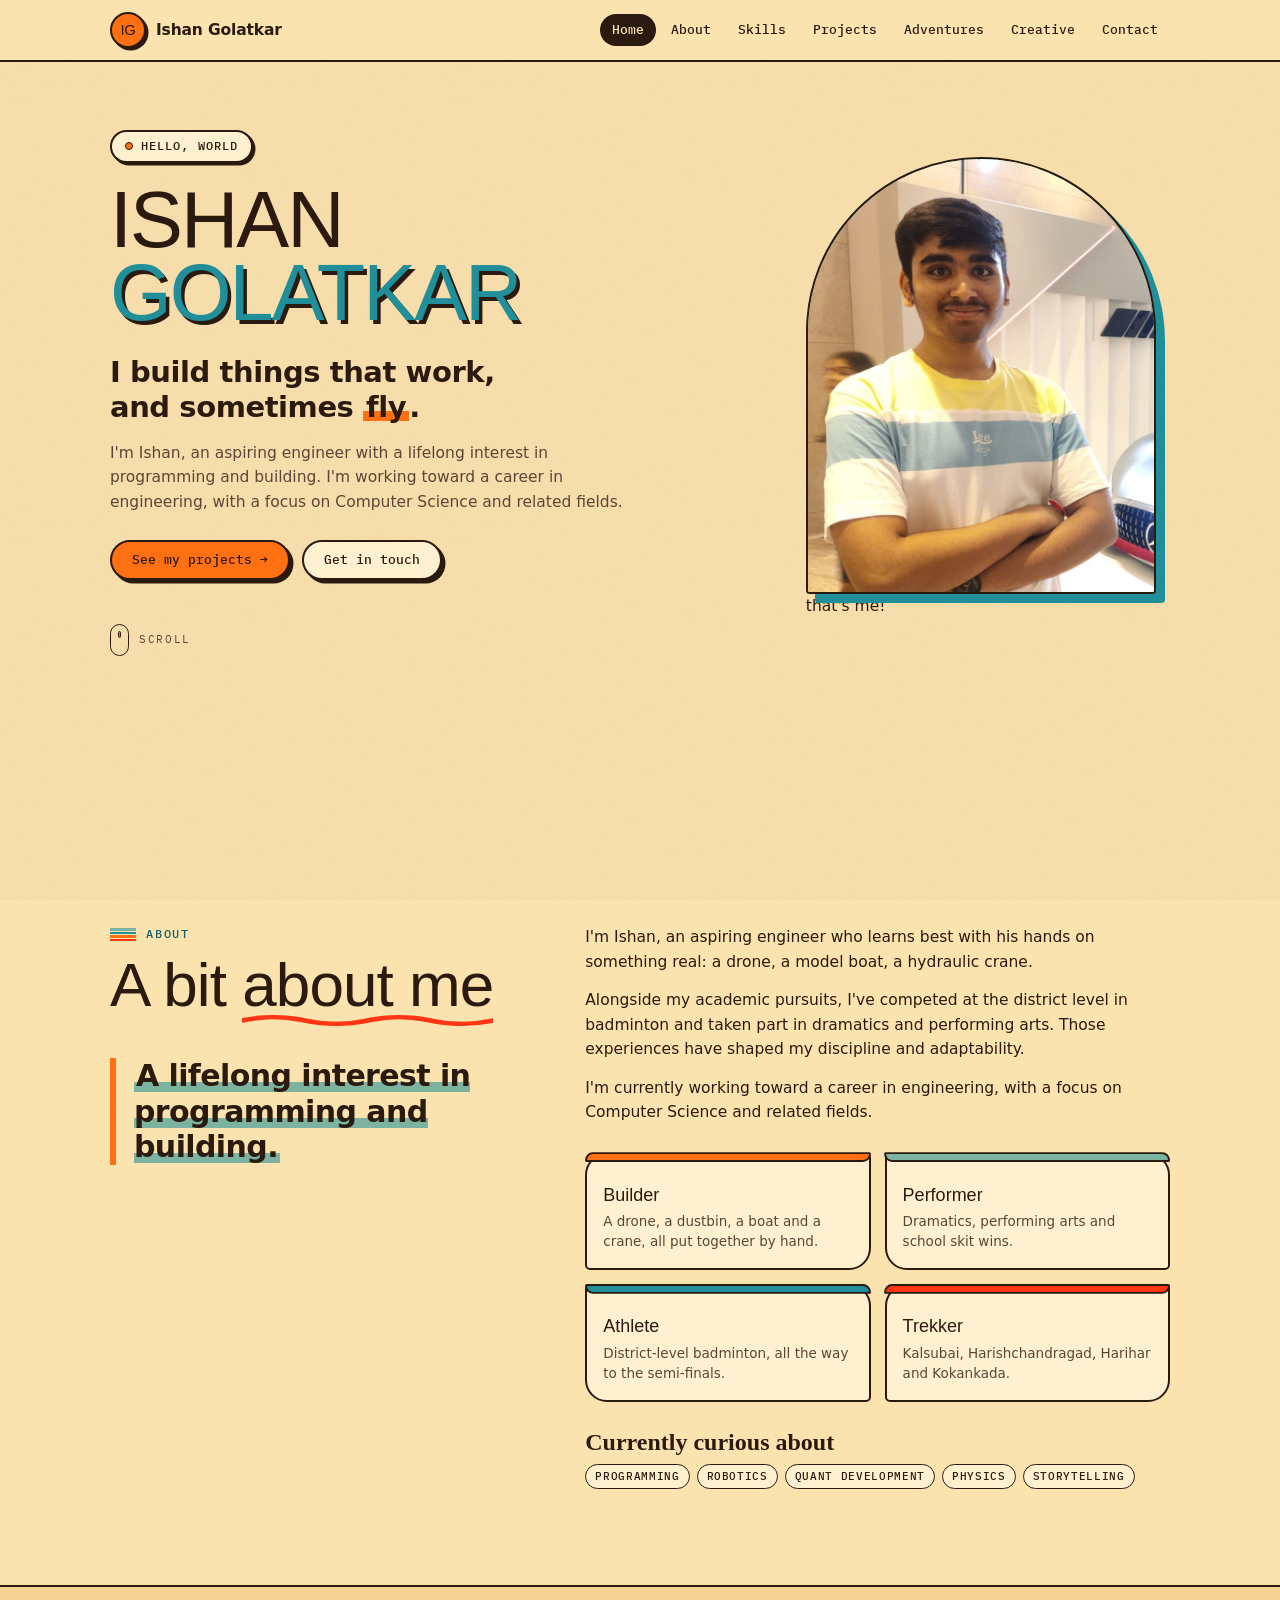
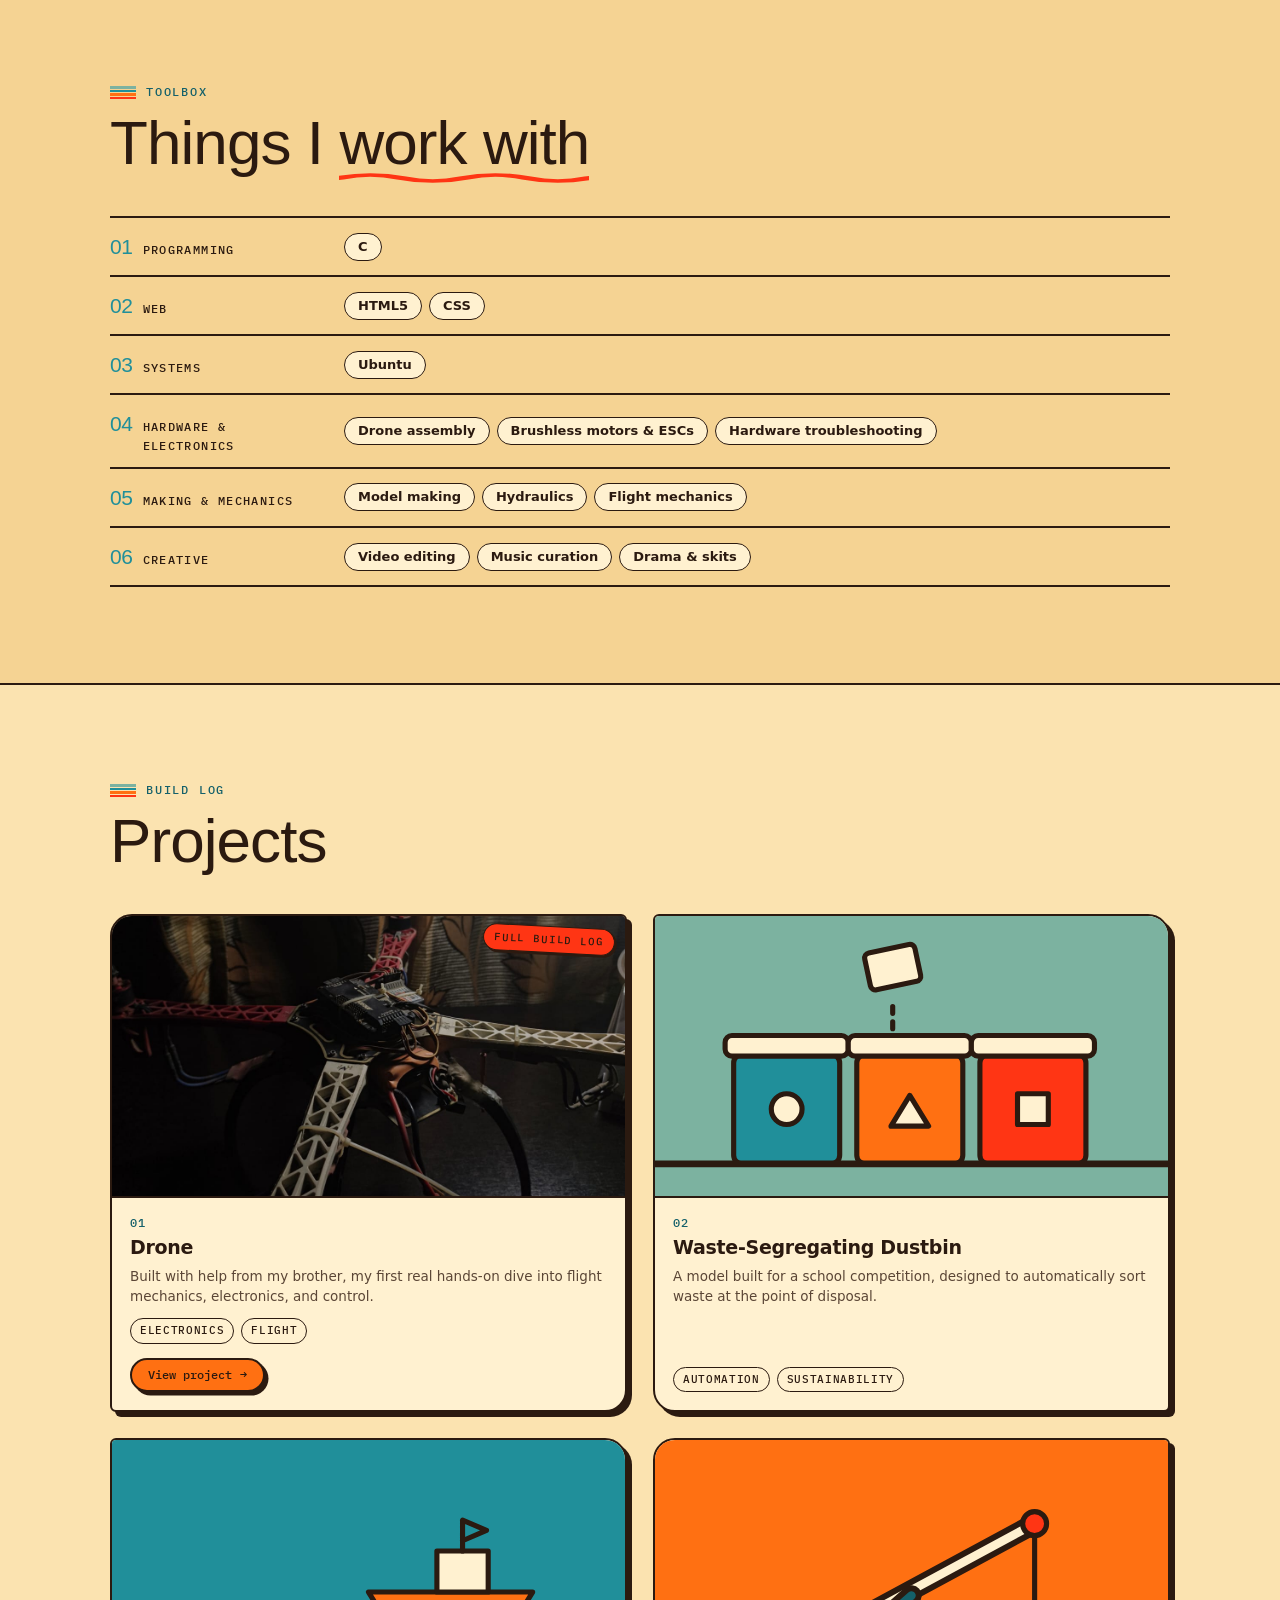
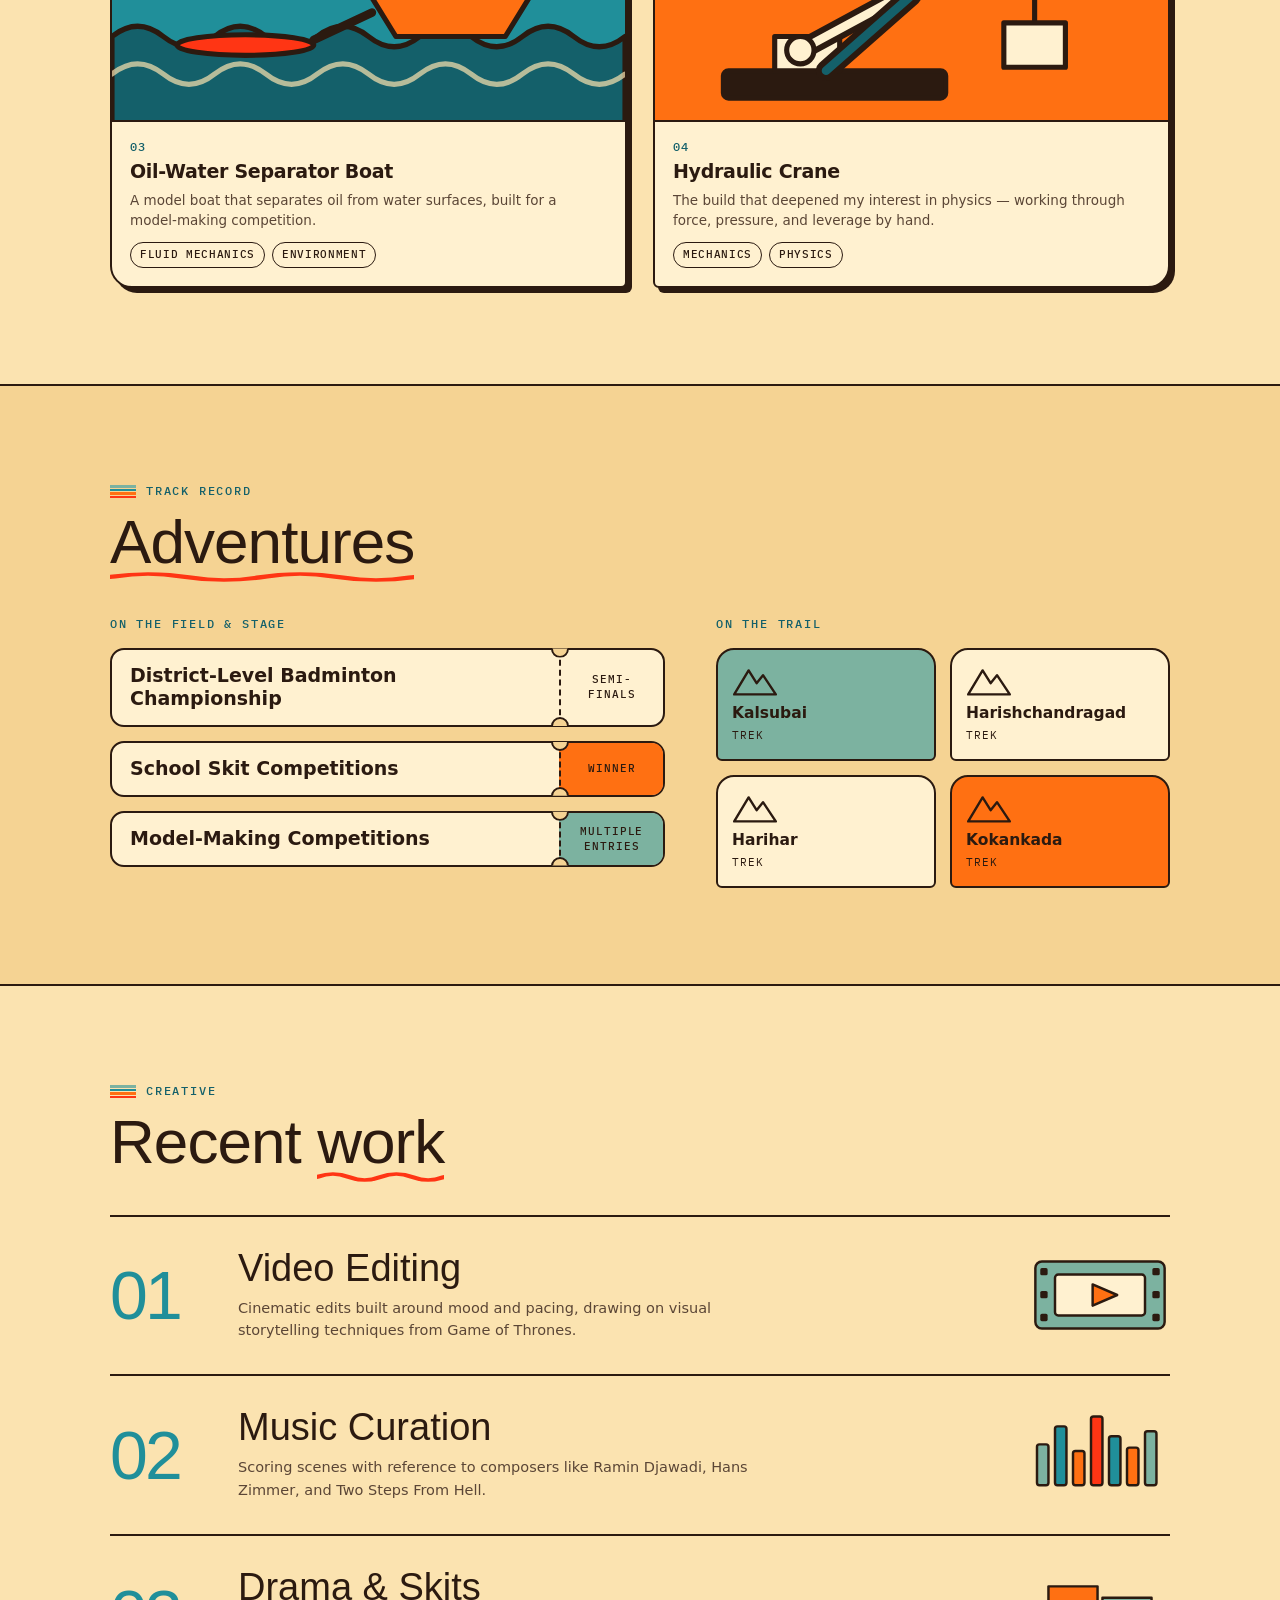
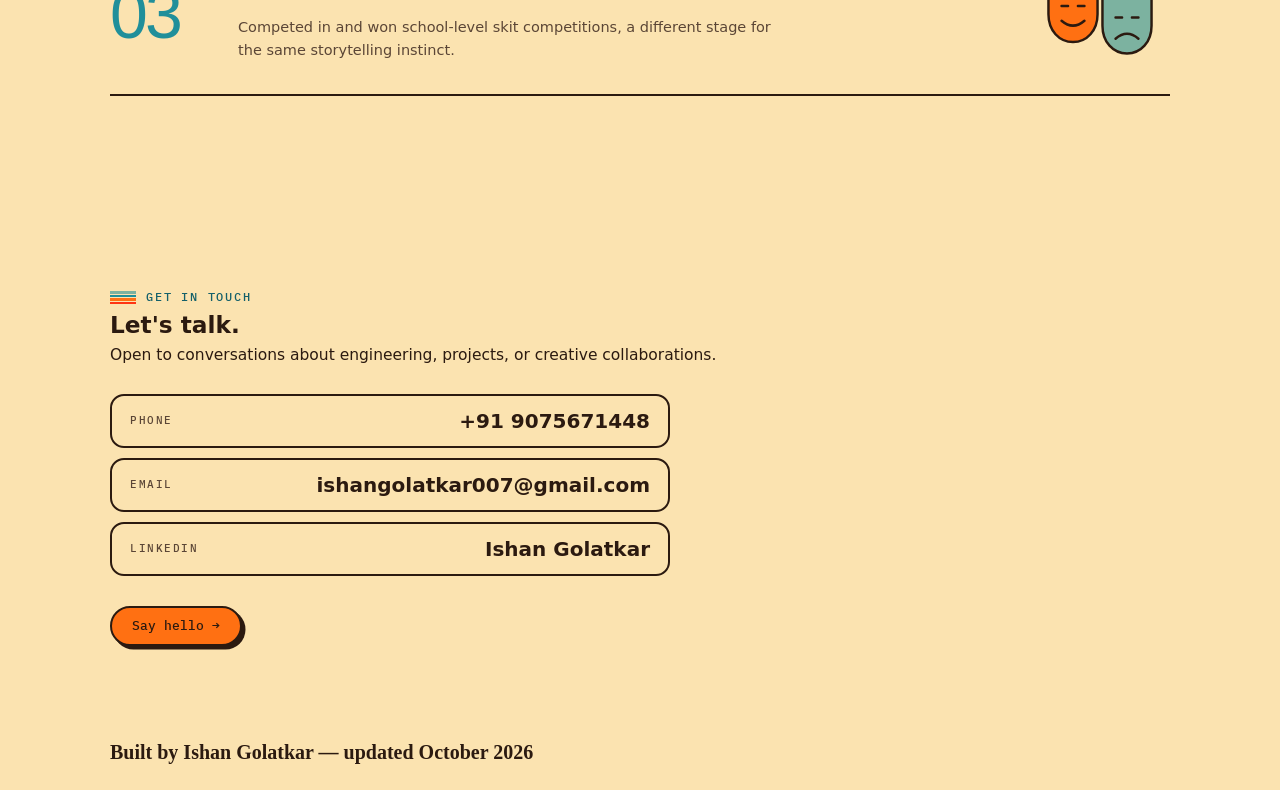
==== commit 68a7f65a: "Update print statement from 'Hello' to 'Goodbye'" ====
--- a/index.html
+++ b/index.html
@@ -5,11 +5,11 @@
   <meta name="viewport" content="width=device-width, initial-scale=1.0">
   <title>Ishan Golatkar — Portfolio</title>
   <meta name="description" content="Portfolio of Ishan Golatkar, an aspiring engineer with a lifelong interest in programming and building.">
-  <meta name="theme-color" content="#FBE3B0">
+  <meta name="theme-color" content="#0A1330">
   <script>document.documentElement.classList.add('js');</script>
   <link rel="preconnect" href="https://fonts.googleapis.com">
   <link rel="preconnect" href="https://fonts.gstatic.com" crossorigin>
-  <link href="https://fonts.googleapis.com/css2?family=Archivo+Black&family=Caveat:wght@600&family=IBM+Plex+Mono:wght@400;500&family=Space+Grotesk:wght@400;500;700&display=swap" rel="stylesheet">
+  <link href="https://fonts.googleapis.com/css2?family=IBM+Plex+Mono:wght@400;500&family=Inter+Tight:wght@400;500;600&family=Instrument+Serif:ital@0;1&display=swap" rel="stylesheet">
   <link rel="stylesheet" href="style.css">
   <script src="script.js" defer></script>
 </head>
@@ -45,9 +45,7 @@
 
   <!-- ============ HERO ============ -->
   <section class="hero" id="home" aria-labelledby="hero-title">
-    <div class="hero-band" aria-hidden="true"><i></i><i></i><i></i><i></i></div>
-
-    <div class="wrap hero-grid">
+    <div class="wrap hero-grid grid">
       <div class="hero-copy">
         <p class="sticker reveal">Hello, world</p>
         <h1 id="hero-title" class="reveal" style="--d:.05s">
@@ -67,23 +65,18 @@
       </div>
 
       <div class="hero-art reveal" style="--d:.15s">
-        <span class="art-shape art-circle" aria-hidden="true"></span>
-        <span class="art-shape art-half" aria-hidden="true"></span>
-        <span class="float float--plus" aria-hidden="true"></span>
-        <span class="float float--ring" aria-hidden="true"></span>
-        <span class="float float--dot" aria-hidden="true"></span>
         <figure class="portrait">
           <img src="proish.jpg" width="740" height="1200" fetchpriority="high"
                alt="Portrait of Ishan Golatkar smiling with his arms crossed, wearing a yellow, blue and white striped T-shirt">
         </figure>
-        <p class="note-hand" aria-hidden="true">that's me!</p>
+        <p class="portrait-cap" aria-hidden="true">that's me!</p>
       </div>
     </div>
   </section>
 
   <!-- ============ ABOUT ============ -->
   <section class="section" id="about" aria-labelledby="about-title">
-    <div class="wrap about-grid">
+    <div class="wrap about-grid grid">
       <div class="about-intro">
         <div class="eyebrow reveal">About</div>
         <h2 class="section-title reveal" id="about-title">A bit <span class="squiggle">about me</span></h2>
@@ -131,8 +124,10 @@
   <!-- ============ SKILLS ============ -->
   <section class="section section--alt" id="skills" aria-labelledby="skills-title">
     <div class="wrap">
-      <div class="eyebrow reveal">Toolbox</div>
-      <h2 class="section-title reveal" id="skills-title">Things I <span class="squiggle">work with</span></h2>
+      <div class="skills-head">
+        <div class="eyebrow reveal">Toolbox</div>
+        <h2 class="section-title reveal" id="skills-title">Things I <span class="squiggle">work with</span></h2>
+      </div>
 
       <div class="skill-list">
         <div class="skill-row reveal">
@@ -178,12 +173,15 @@
   <!-- ============ PROJECTS ============ -->
   <section class="section" id="projects" aria-labelledby="projects-title">
     <div class="wrap">
-      <div class="eyebrow reveal">Build log</div>
-      <h2 class="section-title reveal" id="projects-title">Projects</h2>
-
-      <!-- Invisible 2x2 Matrix -->
+      <div class="projects-head">
+        <div>
+          <div class="eyebrow reveal">Build log</div>
+          <h2 class="section-title reveal" id="projects-title">Projects</h2>
+        </div>
+      </div>
+
       <div class="projects-grid">
-        
+
         <!-- 01 Drone -->
         <article class="proj-card reveal">
           <div class="proj-media">
@@ -283,11 +281,13 @@
   <!-- ============ ADVENTURES ============ -->
   <section class="section section--alt" id="adventures" aria-labelledby="adv-title">
     <div class="wrap">
-      <div class="eyebrow reveal">Track record</div>
-      <h2 class="section-title reveal" id="adv-title"><span class="squiggle">Adventures</span></h2>
-
-      <div class="adv-grid">
-        <div>
+      <div class="adv-head">
+        <div class="eyebrow reveal">Track record</div>
+        <h2 class="section-title reveal" id="adv-title"><span class="squiggle">Adventures</span></h2>
+      </div>
+
+      <div class="adv-grid grid">
+        <div class="adv-col--a">
           <p class="adv-label reveal">On the field &amp; stage</p>
           <ul class="tickets">
             <li class="ticket reveal"><h3>District-Level Badminton Championship</h3><span class="stub">Semi-Finals</span></li>
@@ -296,23 +296,23 @@
           </ul>
         </div>
 
-        <div>
+        <div class="adv-col--b">
           <p class="adv-label reveal">On the trail</p>
           <ul class="peaks">
             <li class="peak reveal">
-              <svg viewBox="0 0 56 40" fill="none" stroke="#2B1A10" stroke-width="3" stroke-linejoin="round" aria-hidden="true"><path d="M2 38L20 8l10 16 8-10 16 24z" fill="#FFF1D0"/></svg>
+              <svg viewBox="0 0 56 40" fill="none" stroke="#2B1A10" stroke-width="3" stroke-linejoin="round" aria-hidden="true"><path d="M2 38L20 8l10 16 8-10 16 24z"/></svg>
               <h3>Kalsubai</h3><span>Trek</span>
             </li>
             <li class="peak reveal" style="--d:.06s">
-              <svg viewBox="0 0 56 40" fill="none" stroke="#2B1A10" stroke-width="3" stroke-linejoin="round" aria-hidden="true"><path d="M2 38L20 8l10 16 8-10 16 24z" fill="#FF7012"/></svg>
+              <svg viewBox="0 0 56 40" fill="none" stroke="#2B1A10" stroke-width="3" stroke-linejoin="round" aria-hidden="true"><path d="M2 38L20 8l10 16 8-10 16 24z"/></svg>
               <h3>Harishchandragad</h3><span>Trek</span>
             </li>
             <li class="peak reveal" style="--d:.12s">
-              <svg viewBox="0 0 56 40" fill="none" stroke="#2B1A10" stroke-width="3" stroke-linejoin="round" aria-hidden="true"><path d="M2 38L20 8l10 16 8-10 16 24z" fill="#208F9A"/></svg>
+              <svg viewBox="0 0 56 40" fill="none" stroke="#2B1A10" stroke-width="3" stroke-linejoin="round" aria-hidden="true"><path d="M2 38L20 8l10 16 8-10 16 24z"/></svg>
               <h3>Harihar</h3><span>Trek</span>
             </li>
             <li class="peak reveal" style="--d:.18s">
-              <svg viewBox="0 0 56 40" fill="none" stroke="#2B1A10" stroke-width="3" stroke-linejoin="round" aria-hidden="true"><path d="M2 38L20 8l10 16 8-10 16 24z" fill="#FFF1D0"/></svg>
+              <svg viewBox="0 0 56 40" fill="none" stroke="#2B1A10" stroke-width="3" stroke-linejoin="round" aria-hidden="true"><path d="M2 38L20 8l10 16 8-10 16 24z"/></svg>
               <h3>Kokankada</h3><span>Trek</span>
             </li>
           </ul>
@@ -324,8 +324,10 @@
   <!-- ============ CREATIVE WORK ============ -->
   <section class="section" id="work" aria-labelledby="work-title">
     <div class="wrap">
-      <div class="eyebrow reveal">Creative</div>
-      <h2 class="section-title reveal" id="work-title">Recent <span class="squiggle">work</span></h2>
+      <div class="work-head">
+        <div class="eyebrow reveal">Creative</div>
+        <h2 class="section-title reveal" id="work-title">Recent <span class="squiggle">work</span></h2>
+      </div>
 
       <div class="work-list">
         <article class="work-row reveal">
@@ -384,21 +386,22 @@
   </section>
 
   <!-- ============ CONTACT ============ -->
-  <section class="section contact" id="contact" aria-labelledby="contact-title" data-cursor-theme="orange">
-    <div class="wrap">
-      <div class="contact-card reveal">
-        <div class="stripes contact-deco" aria-hidden="true"><i></i><i></i><i></i><i></i></div>
+  <section class="section contact" id="contact" aria-labelledby="contact-title">
+    <div class="wrap contact-grid grid">
+      <div class="contact-main reveal">
         <div class="eyebrow">Get in touch</div>
         <h2 id="contact-title">Let's talk.</h2>
         <p class="lead">Open to conversations about engineering, projects, or creative collaborations.</p>
-
+      </div>
+
+      <div class="contact-side reveal" style="--d:.08s">
         <ul class="contact-links">
           <li><a class="contact-link" href="tel:+919075671448"><small>Phone</small> +91 9075671448</a></li>
           <li><a class="contact-link" href="mailto:ishangolatkar007@gmail.com"><small>Email</small> ishangolatkar007@gmail.com</a></li>
           <li><a class="contact-link" href="https://www.linkedin.com/in/ishan-golatkar-059251267/" target="_blank" rel="noopener noreferrer"><small>LinkedIn</small> Ishan Golatkar<span class="sr-only"> (opens in a new tab)</span></a></li>
         </ul>
 
-        <a class="btn btn--dark" href="mailto:ishangolatkar007@gmail.com">Say hello <span class="arrow" aria-hidden="true">&rarr;</span></a>
+        <a class="btn" href="mailto:ishangolatkar007@gmail.com">Say hello <span class="arrow" aria-hidden="true">&rarr;</span></a>
       </div>
     </div>
   </section>
@@ -407,16 +410,14 @@
 
 <footer class="site-footer">
   <div class="wrap">
-    <div class="footer-stripes" aria-hidden="true"><i></i><i></i><i></i><i></i></div>
     <div class="footer-inner">
       <p>Built by Ishan Golatkar — updated October 2026</p>
-      <p></p>
     </div>
   </div>
 </footer>
 
 <button class="to-top" type="button" aria-label="Back to top">
-  <svg viewBox="0 0 24 24" fill="none" stroke="currentColor" stroke-width="3" stroke-linecap="round" stroke-linejoin="round" aria-hidden="true"><path d="M12 20V5M5 11l7-7 7 7"/></svg>
+  <svg viewBox="0 0 24 24" fill="none" stroke="currentColor" stroke-width="2" stroke-linecap="square" stroke-linejoin="miter" aria-hidden="true"><path d="M12 20V5M5 11l7-7 7 7"/></svg>
 </button>
 
 </body>
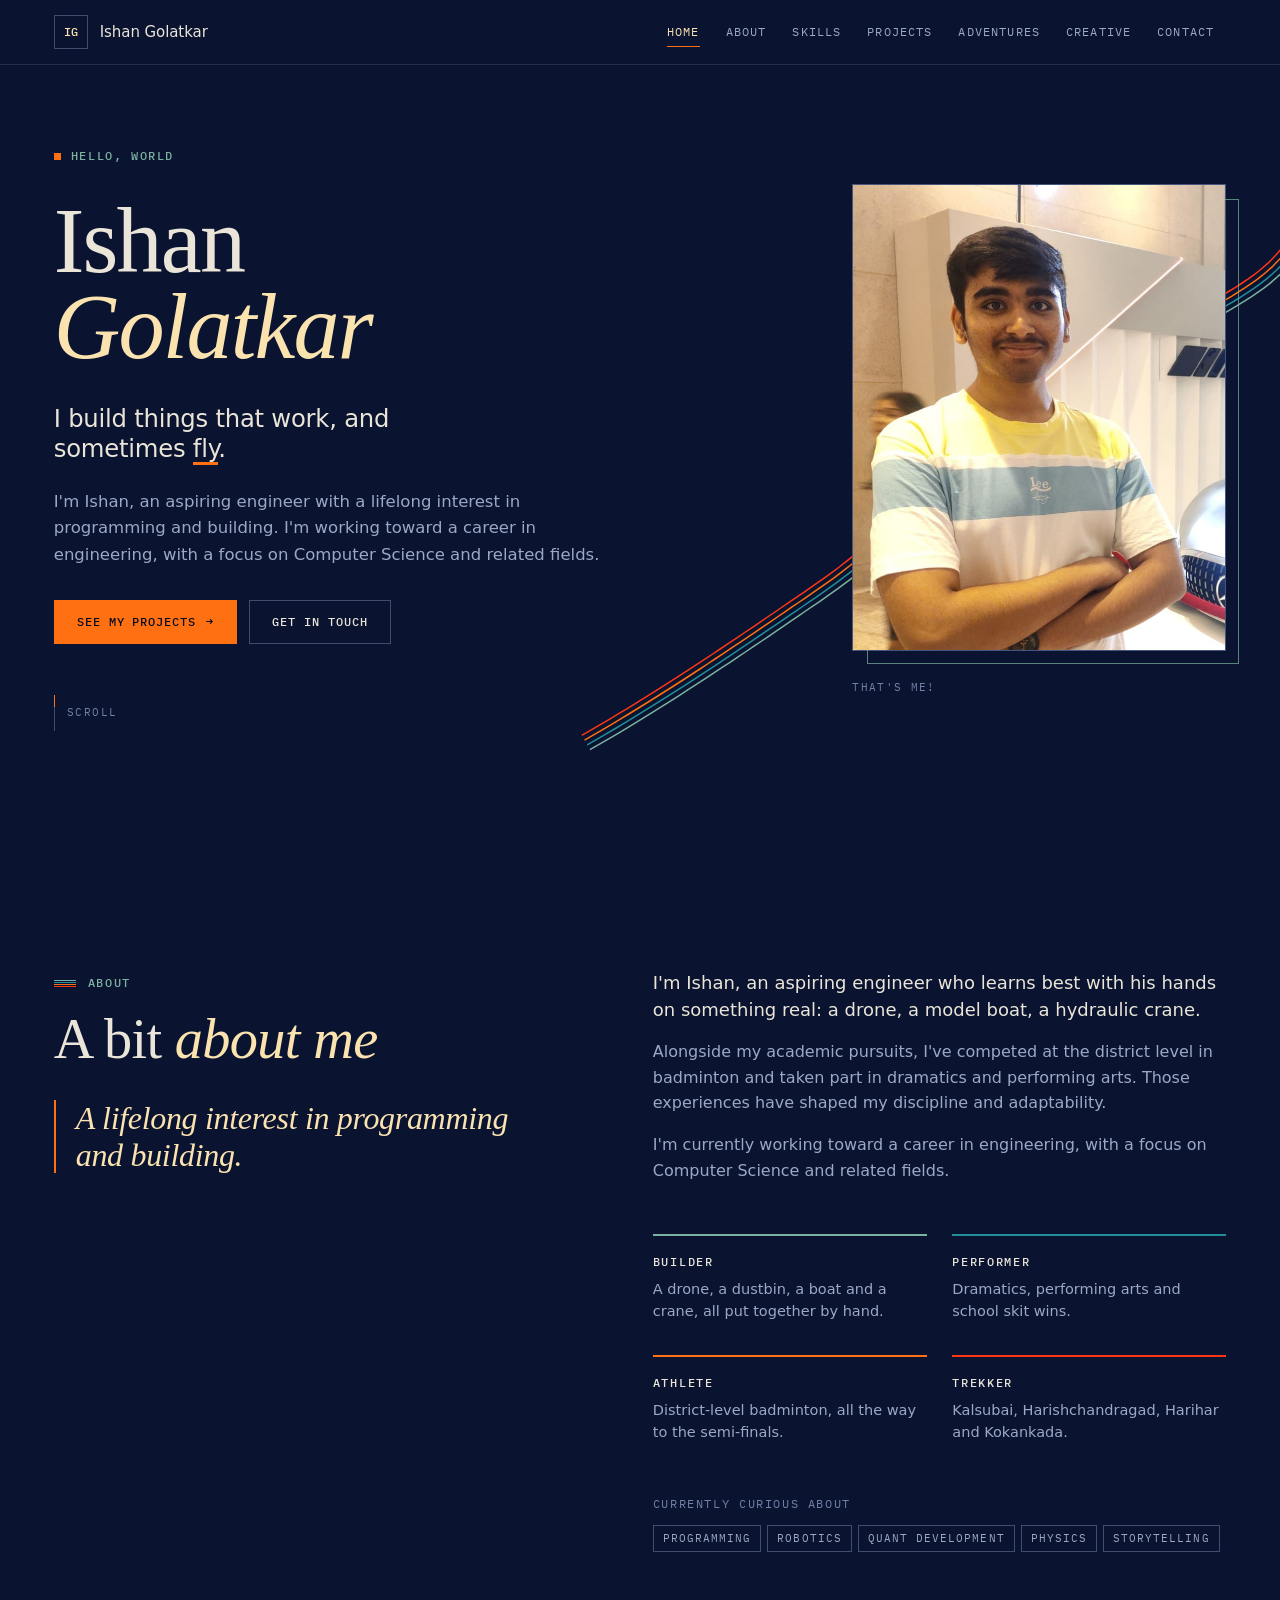
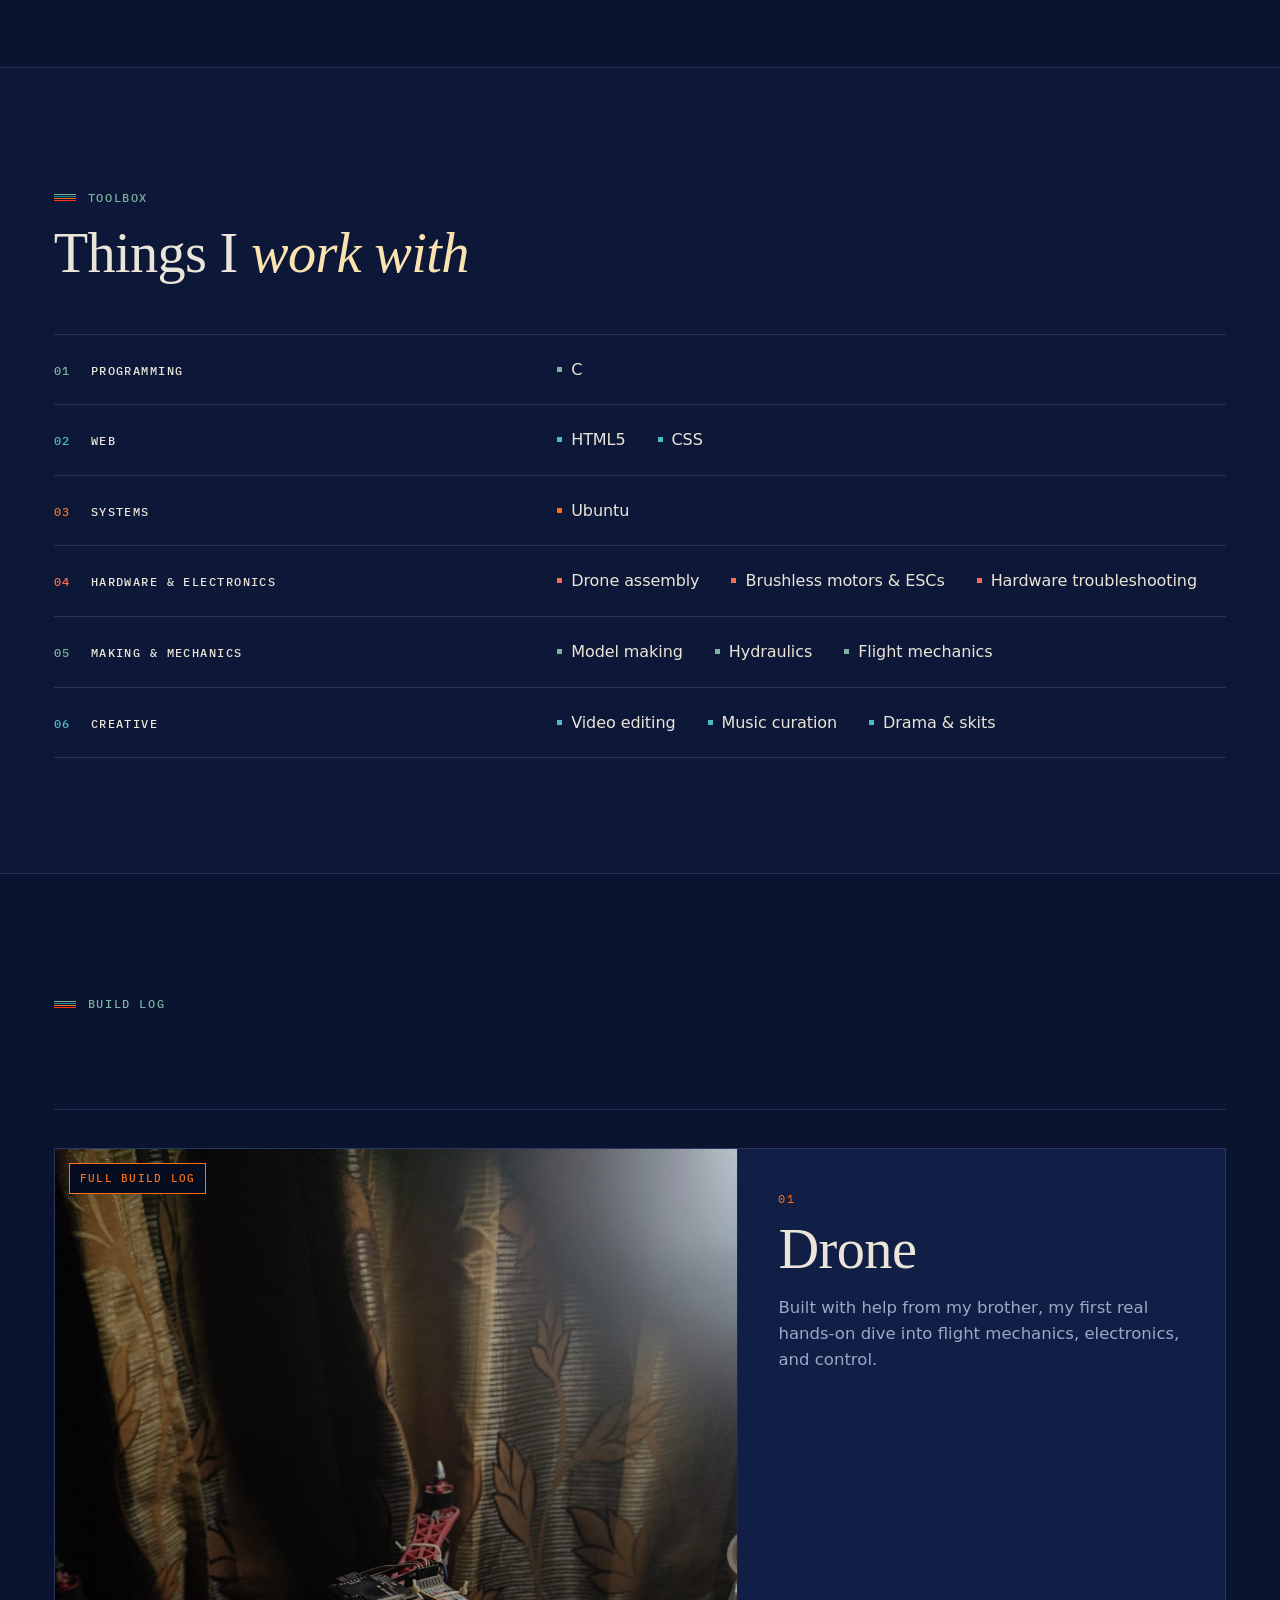
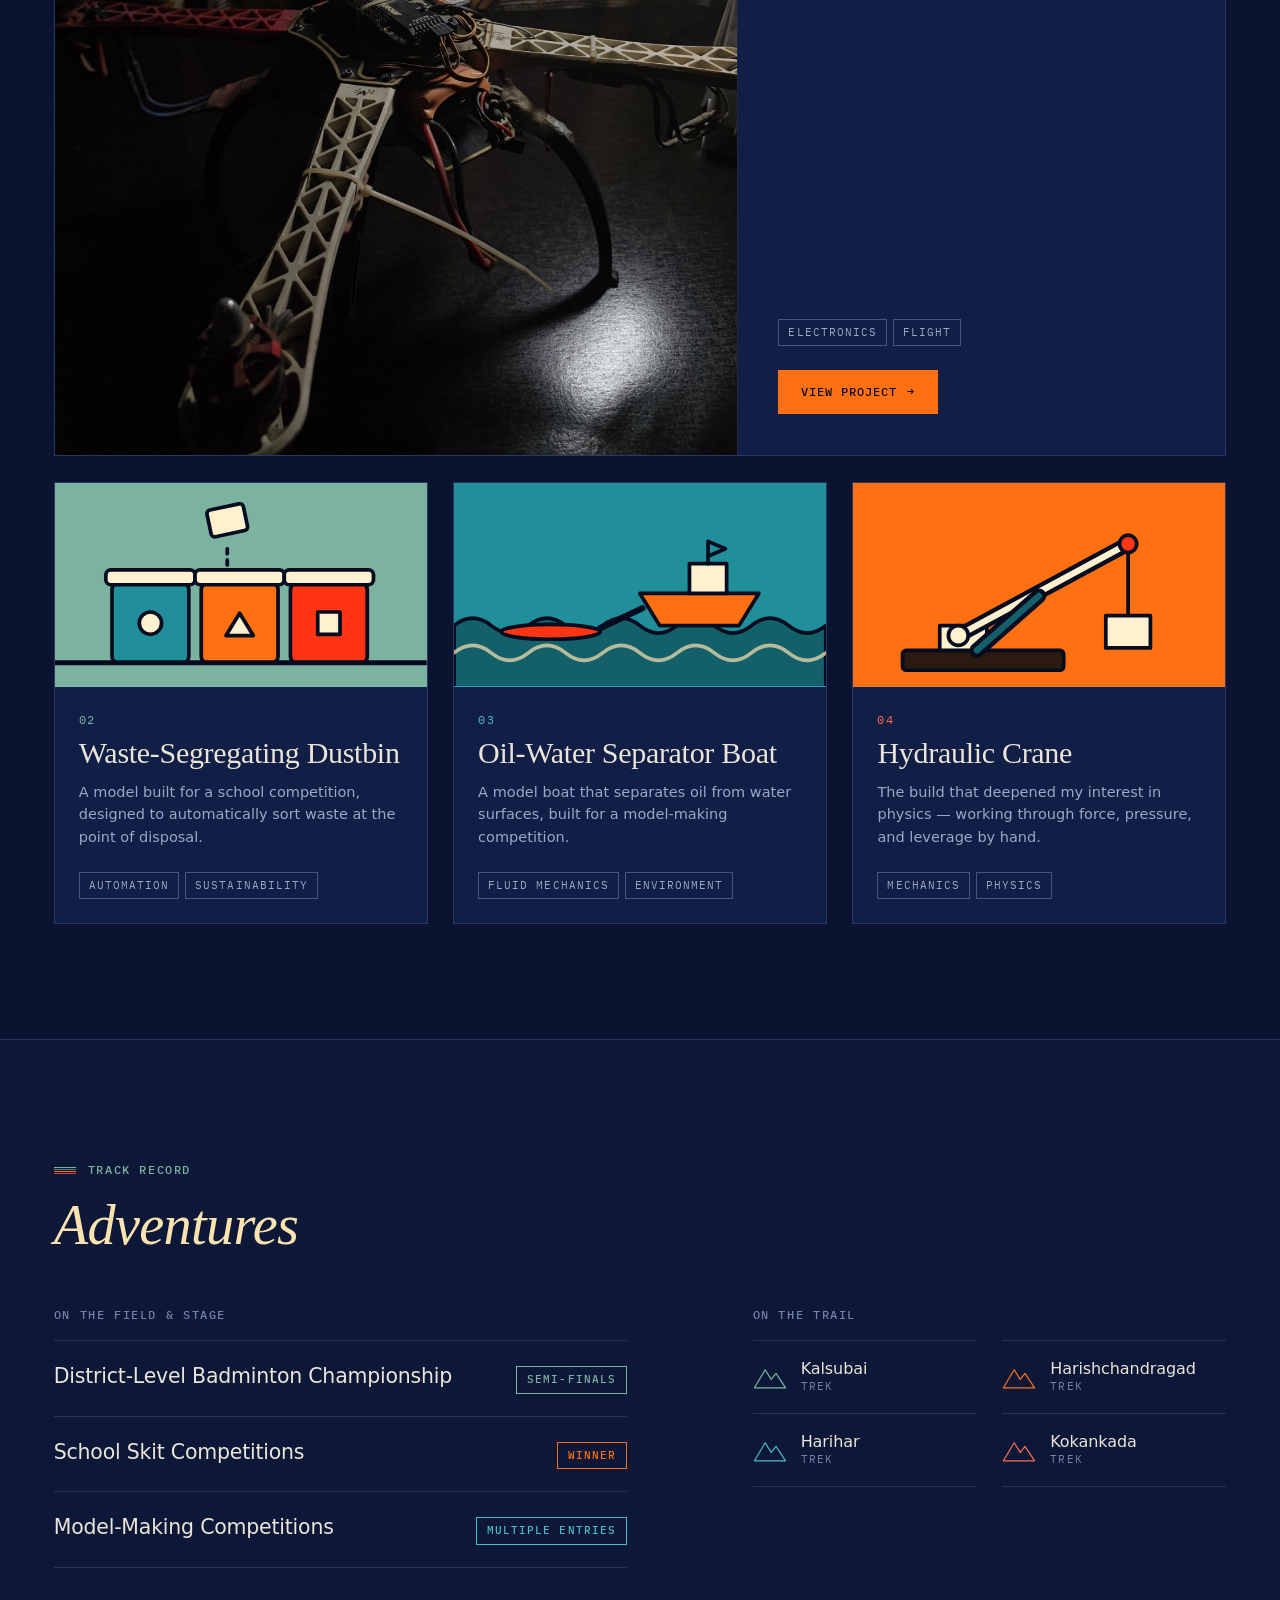
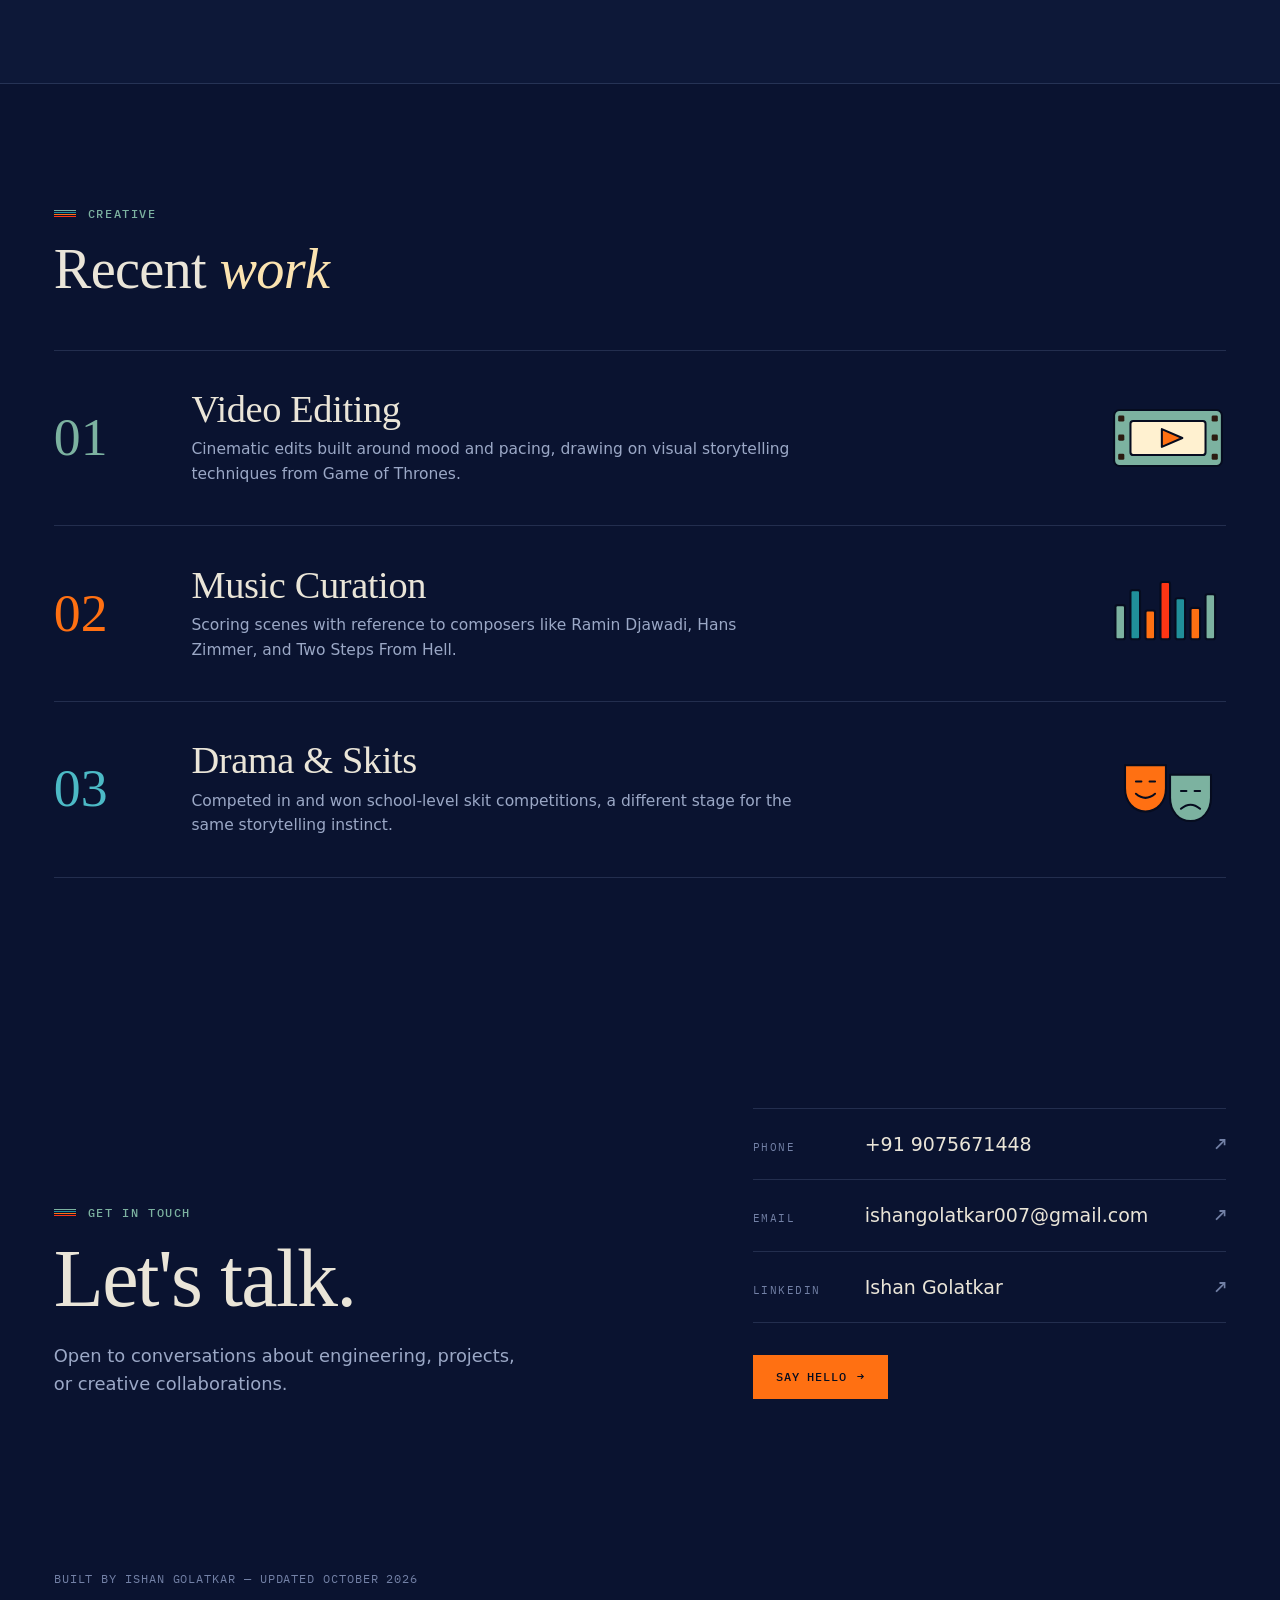
==== commit e43091ec: "Add files via upload" ====
--- a/index.html
+++ b/index.html
@@ -1,424 +1,424 @@
-<!DOCTYPE html>
-<html lang="en">
-<head>
-  <meta charset="UTF-8">
-  <meta name="viewport" content="width=device-width, initial-scale=1.0">
-  <title>Ishan Golatkar — Portfolio</title>
-  <meta name="description" content="Portfolio of Ishan Golatkar, an aspiring engineer with a lifelong interest in programming and building.">
-  <meta name="theme-color" content="#0A1330">
-  <script>document.documentElement.classList.add('js');</script>
-  <link rel="preconnect" href="https://fonts.googleapis.com">
-  <link rel="preconnect" href="https://fonts.gstatic.com" crossorigin>
-  <link href="https://fonts.googleapis.com/css2?family=IBM+Plex+Mono:wght@400;500&family=Inter+Tight:wght@400;500;600&family=Instrument+Serif:ital@0;1&display=swap" rel="stylesheet">
-  <link rel="stylesheet" href="style.css">
-  <script src="script.js" defer></script>
-</head>
-<body>
-
-<a class="skip" href="#main">Skip to content</a>
-
-<header class="site-header" id="top">
-  <div class="wrap header-inner">
-    <a class="brand" href="#home" aria-label="Ishan Golatkar, back to the top">
-      <span class="brand-mark" aria-hidden="true">IG</span>
-      <span class="brand-name">Ishan Golatkar</span>
-    </a>
-    <button class="menu-toggle" type="button" aria-expanded="false" aria-controls="nav-links">
-      <span class="sr-only">Menu</span>
-      <span class="bars" aria-hidden="true"></span>
-    </button>
-    <nav aria-label="Primary">
-      <ul class="nav-links" id="nav-links">
-        <li><a href="#home">Home</a></li>
-        <li><a href="#about">About</a></li>
-        <li><a href="#skills">Skills</a></li>
-        <li><a href="#projects">Projects</a></li>
-        <li><a href="#adventures">Adventures</a></li>
-        <li><a href="#work">Creative</a></li>
-        <li><a href="#contact">Contact</a></li>
-      </ul>
-    </nav>
-  </div>
-</header>
-
-<main id="main">
-
-  <!-- ============ HERO ============ -->
-  <section class="hero" id="home" aria-labelledby="hero-title">
-    <div class="wrap hero-grid grid">
-      <div class="hero-copy">
-        <p class="sticker reveal">Hello, world</p>
-        <h1 id="hero-title" class="reveal" style="--d:.05s">
-          <span class="first">Ishan</span>
-          <span class="last">Golatkar</span>
-        </h1>
-        <p class="hero-tagline reveal" style="--d:.12s">I build things that work, and sometimes <em>fly</em>.</p>
-        <p class="hero-intro reveal" style="--d:.18s">I'm Ishan, an aspiring engineer with a lifelong interest in programming and building. I'm working toward a career in engineering, with a focus on Computer Science and related fields.</p>
-        <div class="hero-actions reveal" style="--d:.24s">
-          <a class="btn" href="#projects">See my projects <span class="arrow" aria-hidden="true">&rarr;</span></a>
-          <a class="btn btn--ghost" href="#contact">Get in touch</a>
-        </div>
-        <a class="scroll-hint reveal" style="--d:.3s" href="#about" aria-label="Scroll to the About section">
-          <span class="track" aria-hidden="true"></span>
-          <span>Scroll</span>
-        </a>
-      </div>
-
-      <div class="hero-art reveal" style="--d:.15s">
-        <figure class="portrait">
-          <img src="proish.jpg" width="740" height="1200" fetchpriority="high"
-               alt="Portrait of Ishan Golatkar smiling with his arms crossed, wearing a yellow, blue and white striped T-shirt">
-        </figure>
-        <p class="portrait-cap" aria-hidden="true">that's me!</p>
-      </div>
-    </div>
-  </section>
-
-  <!-- ============ ABOUT ============ -->
-  <section class="section" id="about" aria-labelledby="about-title">
-    <div class="wrap about-grid grid">
-      <div class="about-intro">
-        <div class="eyebrow reveal">About</div>
-        <h2 class="section-title reveal" id="about-title">A bit <span class="squiggle">about me</span></h2>
-        <p class="pull reveal"><mark>A lifelong interest in programming and building.</mark></p>
-      </div>
-
-      <div class="about-copy">
-        <p class="reveal">I'm Ishan, an aspiring engineer who learns best with his hands on something real: a drone, a model boat, a hydraulic crane.</p>
-        <p class="reveal">Alongside my academic pursuits, I've competed at the district level in badminton and taken part in dramatics and performing arts. Those experiences have shaped my discipline and adaptability.</p>
-        <p class="reveal">I'm currently working toward a career in engineering, with a focus on Computer Science and related fields.</p>
-
-        <ul class="traits">
-          <li class="trait reveal">
-            <h3>Builder</h3>
-            <p>A drone, a dustbin, a boat and a crane, all put together by hand.</p>
-          </li>
-          <li class="trait reveal" style="--d:.06s">
-            <h3>Performer</h3>
-            <p>Dramatics, performing arts and school skit wins.</p>
-          </li>
-          <li class="trait reveal" style="--d:.12s">
-            <h3>Athlete</h3>
-            <p>District-level badminton, all the way to the semi-finals.</p>
-          </li>
-          <li class="trait reveal" style="--d:.18s">
-            <h3>Trekker</h3>
-            <p>Kalsubai, Harishchandragad, Harihar and Kokankada.</p>
-          </li>
-        </ul>
-
-        <div class="curious reveal">
-          <p class="curious-label">Currently curious about</p>
-          <ul class="tags">
-            <li class="tag">Programming</li>
-            <li class="tag">Robotics</li>
-            <li class="tag">Quant development</li>
-            <li class="tag">Physics</li>
-            <li class="tag">Storytelling</li>
-          </ul>
-        </div>
-      </div>
-    </div>
-  </section>
-
-  <!-- ============ SKILLS ============ -->
-  <section class="section section--alt" id="skills" aria-labelledby="skills-title">
-    <div class="wrap">
-      <div class="skills-head">
-        <div class="eyebrow reveal">Toolbox</div>
-        <h2 class="section-title reveal" id="skills-title">Things I <span class="squiggle">work with</span></h2>
-      </div>
-
-      <div class="skill-list">
-        <div class="skill-row reveal">
-          <h3><b>01</b> Programming</h3>
-          <ul class="skill-tags"><li class="skill">C</li></ul>
-        </div>
-        <div class="skill-row reveal">
-          <h3><b>02</b> Web</h3>
-          <ul class="skill-tags"><li class="skill">HTML5</li><li class="skill">CSS</li></ul>
-        </div>
-        <div class="skill-row reveal">
-          <h3><b>03</b> Systems</h3>
-          <ul class="skill-tags"><li class="skill">Ubuntu</li></ul>
-        </div>
-        <div class="skill-row reveal">
-          <h3><b>04</b> Hardware &amp; electronics</h3>
-          <ul class="skill-tags">
-            <li class="skill">Drone assembly</li>
-            <li class="skill">Brushless motors &amp; ESCs</li>
-            <li class="skill">Hardware troubleshooting</li>
-          </ul>
-        </div>
-        <div class="skill-row reveal">
-          <h3><b>05</b> Making &amp; mechanics</h3>
-          <ul class="skill-tags">
-            <li class="skill">Model making</li>
-            <li class="skill">Hydraulics</li>
-            <li class="skill">Flight mechanics</li>
-          </ul>
-        </div>
-        <div class="skill-row reveal">
-          <h3><b>06</b> Creative</h3>
-          <ul class="skill-tags">
-            <li class="skill">Video editing</li>
-            <li class="skill">Music curation</li>
-            <li class="skill">Drama &amp; skits</li>
-          </ul>
-        </div>
-      </div>
-    </div>
-  </section>
-
-  <!-- ============ PROJECTS ============ -->
-  <section class="section" id="projects" aria-labelledby="projects-title">
-    <div class="wrap">
-      <div class="projects-head">
-        <div>
-          <div class="eyebrow reveal">Build log</div>
-          <h2 class="section-title reveal" id="projects-title">Projects</h2>
-        </div>
-      </div>
-
-      <div class="projects-grid">
-
-        <!-- 01 Drone -->
-        <article class="proj-card reveal">
-          <div class="proj-media">
-            <span class="badge">Full build log</span>
-            <img src="DronePic1.jpeg" width="1204" height="1600" loading="lazy"
-                 alt="The assembled drone: a red and white quadcopter frame with the flight controller mounted in the centre, photographed in low light">
-          </div>
-          <div class="proj-body">
-            <span class="proj-no">01</span>
-            <h3>Drone</h3>
-            <p>Built with help from my brother, my first real hands-on dive into flight mechanics, electronics, and control.</p>
-            <ul class="tags">
-              <li class="tag">Electronics</li>
-              <li class="tag">Flight</li>
-            </ul>
-            <div class="proj-action">
-              <a class="btn" href="Drone.html" aria-label="View my Drone project">View project <span class="arrow" aria-hidden="true">&rarr;</span></a>
-            </div>
-          </div>
-        </article>
-
-        <!-- 02 Waste-Segregating Dustbin -->
-        <article class="proj-card reveal" style="--d:.06s">
-          <div class="proj-media proj-media--sage">
-            <svg viewBox="0 0 300 170" preserveAspectRatio="xMidYMid slice" fill="none" stroke="#2B1A10" stroke-width="3" stroke-linejoin="round" aria-hidden="true">
-              <g class="bob-item"><rect x="124" y="22" width="30" height="22" rx="3" fill="#FFF1D0" transform="rotate(-12 139 33)"/></g>
-              <path d="M139 56v14" stroke-dasharray="4 5" stroke-linecap="round"/>
-              <rect x="46" y="84" width="62" height="64" rx="5" fill="#208F9A"/><rect x="41" y="73" width="72" height="12" rx="4" fill="#FFF1D0"/>
-              <rect x="118" y="84" width="62" height="64" rx="5" fill="#FF7012"/><rect x="113" y="73" width="72" height="12" rx="4" fill="#FFF1D0"/>
-              <rect x="190" y="84" width="62" height="64" rx="5" fill="#FF3514"/><rect x="185" y="73" width="72" height="12" rx="4" fill="#FFF1D0"/>
-              <circle cx="77" cy="116" r="9" fill="#FFF1D0"/>
-              <path d="M149 108l11 18h-22z" fill="#FFF1D0"/>
-              <rect x="212" y="107" width="18" height="18" fill="#FFF1D0"/>
-              <path d="M0 148h300" stroke-width="4"/>
-            </svg>
-          </div>
-          <div class="proj-body">
-            <span class="proj-no">02</span>
-            <h3>Waste-Segregating Dustbin</h3>
-            <p>A model built for a school competition, designed to automatically sort waste at the point of disposal.</p>
-            <ul class="tags"><li class="tag">Automation</li><li class="tag">Sustainability</li></ul>
-          </div>
-        </article>
-
-        <!-- 03 Oil-Water Separator Boat -->
-        <article class="proj-card reveal" style="--d:.12s">
-          <div class="proj-media proj-media--teal">
-            <svg viewBox="0 0 300 170" preserveAspectRatio="xMidYMid slice" fill="none" stroke="#2B1A10" stroke-width="3" stroke-linejoin="round" stroke-linecap="round" aria-hidden="true">
-              <path d="M0 118q15-12 30 0t30 0t30 0t30 0t30 0t30 0t30 0t30 0t30 0t30 0V170H0Z" fill="#14606A"/>
-              <ellipse cx="78" cy="123" rx="40" ry="6" fill="#FF3514"/>
-              <g class="boat">
-                <path d="M150 92h96l-16 26h-64z" fill="#FF7012"/>
-                <rect x="190" y="68" width="30" height="24" fill="#FFF1D0"/>
-                <path d="M205 68V50M205 50l14 6-14 6" />
-                <path d="M152 104l-34 16" stroke-width="5"/>
-              </g>
-              <path d="M0 140q15-12 30 0t30 0t30 0t30 0t30 0t30 0t30 0t30 0t30 0t30 0" stroke="#FBE3B0" stroke-width="3" opacity=".7"/>
-            </svg>
-          </div>
-          <div class="proj-body">
-            <span class="proj-no">03</span>
-            <h3>Oil-Water Separator Boat</h3>
-            <p>A model boat that separates oil from water surfaces, built for a model-making competition.</p>
-            <ul class="tags"><li class="tag">Fluid Mechanics</li><li class="tag">Environment</li></ul>
-          </div>
-        </article>
-
-        <!-- 04 Hydraulic Crane -->
-        <article class="proj-card reveal" style="--d:.18s">
-          <div class="proj-media proj-media--orange">
-            <svg viewBox="0 0 300 170" preserveAspectRatio="xMidYMid slice" fill="none" stroke="#2B1A10" stroke-width="3" stroke-linejoin="round" stroke-linecap="round" aria-hidden="true">
-              <rect x="40" y="138" width="130" height="16" rx="3" fill="#2B1A10"/>
-              <rect x="70" y="118" width="38" height="20" fill="#FFF1D0"/>
-              <g class="boom">
-                <path d="M85 126L222 52" stroke-width="12"/>
-                <path d="M85 126L222 52" stroke="#FFF1D0" stroke-width="5"/>
-              </g>
-              <path d="M100 138l50-44" stroke-width="12"/><path d="M100 138l50-44" stroke="#14606A" stroke-width="5"/>
-              <path d="M222 52v58"/>
-              <rect x="204" y="110" width="36" height="26" fill="#FFF1D0"/>
-              <circle cx="222" cy="52" r="7" fill="#FF3514"/>
-              <circle cx="85" cy="126" r="8" fill="#FFF1D0"/>
-            </svg>
-          </div>
-          <div class="proj-body">
-            <span class="proj-no">04</span>
-            <h3>Hydraulic Crane</h3>
-            <p>The build that deepened my interest in physics — working through force, pressure, and leverage by hand.</p>
-            <ul class="tags"><li class="tag">Mechanics</li><li class="tag">Physics</li></ul>
-          </div>
-        </article>
-
-      </div>
-    </div>
-  </section>
-
-  <!-- ============ ADVENTURES ============ -->
-  <section class="section section--alt" id="adventures" aria-labelledby="adv-title">
-    <div class="wrap">
-      <div class="adv-head">
-        <div class="eyebrow reveal">Track record</div>
-        <h2 class="section-title reveal" id="adv-title"><span class="squiggle">Adventures</span></h2>
-      </div>
-
-      <div class="adv-grid grid">
-        <div class="adv-col--a">
-          <p class="adv-label reveal">On the field &amp; stage</p>
-          <ul class="tickets">
-            <li class="ticket reveal"><h3>District-Level Badminton Championship</h3><span class="stub">Semi-Finals</span></li>
-            <li class="ticket reveal" style="--d:.06s"><h3>School Skit Competitions</h3><span class="stub">Winner</span></li>
-            <li class="ticket reveal" style="--d:.12s"><h3>Model-Making Competitions</h3><span class="stub">Multiple entries</span></li>
-          </ul>
-        </div>
-
-        <div class="adv-col--b">
-          <p class="adv-label reveal">On the trail</p>
-          <ul class="peaks">
-            <li class="peak reveal">
-              <svg viewBox="0 0 56 40" fill="none" stroke="#2B1A10" stroke-width="3" stroke-linejoin="round" aria-hidden="true"><path d="M2 38L20 8l10 16 8-10 16 24z"/></svg>
-              <h3>Kalsubai</h3><span>Trek</span>
-            </li>
-            <li class="peak reveal" style="--d:.06s">
-              <svg viewBox="0 0 56 40" fill="none" stroke="#2B1A10" stroke-width="3" stroke-linejoin="round" aria-hidden="true"><path d="M2 38L20 8l10 16 8-10 16 24z"/></svg>
-              <h3>Harishchandragad</h3><span>Trek</span>
-            </li>
-            <li class="peak reveal" style="--d:.12s">
-              <svg viewBox="0 0 56 40" fill="none" stroke="#2B1A10" stroke-width="3" stroke-linejoin="round" aria-hidden="true"><path d="M2 38L20 8l10 16 8-10 16 24z"/></svg>
-              <h3>Harihar</h3><span>Trek</span>
-            </li>
-            <li class="peak reveal" style="--d:.18s">
-              <svg viewBox="0 0 56 40" fill="none" stroke="#2B1A10" stroke-width="3" stroke-linejoin="round" aria-hidden="true"><path d="M2 38L20 8l10 16 8-10 16 24z"/></svg>
-              <h3>Kokankada</h3><span>Trek</span>
-            </li>
-          </ul>
-        </div>
-      </div>
-    </div>
-  </section>
-
-  <!-- ============ CREATIVE WORK ============ -->
-  <section class="section" id="work" aria-labelledby="work-title">
-    <div class="wrap">
-      <div class="work-head">
-        <div class="eyebrow reveal">Creative</div>
-        <h2 class="section-title reveal" id="work-title">Recent <span class="squiggle">work</span></h2>
-      </div>
-
-      <div class="work-list">
-        <article class="work-row reveal">
-          <span class="work-num" aria-hidden="true">01</span>
-          <div>
-            <h3>Video Editing</h3>
-            <p>Cinematic edits built around mood and pacing, drawing on visual storytelling techniques from Game of Thrones.</p>
-          </div>
-          <div class="work-art" aria-hidden="true">
-            <svg class="film" viewBox="0 0 170 110" fill="none" stroke="#2B1A10" stroke-width="3" stroke-linejoin="round">
-              <rect x="6" y="14" width="158" height="82" rx="8" fill="#7CB2A0"/>
-              <rect x="30" y="30" width="110" height="50" rx="4" fill="#FFF1D0"/>
-              <g fill="#2B1A10" stroke="none">
-                <rect x="12" y="22" width="9" height="9" rx="2"/><rect x="12" y="50" width="9" height="9" rx="2"/><rect x="12" y="78" width="9" height="9" rx="2"/>
-                <rect x="149" y="22" width="9" height="9" rx="2"/><rect x="149" y="50" width="9" height="9" rx="2"/><rect x="149" y="78" width="9" height="9" rx="2"/>
-              </g>
-              <path d="M76 42l30 13-30 13z" fill="#FF7012"/>
-            </svg>
-          </div>
-        </article>
-
-        <article class="work-row reveal">
-          <span class="work-num" aria-hidden="true">02</span>
-          <div>
-            <h3>Music Curation</h3>
-            <p>Scoring scenes with reference to composers like Ramin Djawadi, Hans Zimmer, and Two Steps From Hell.</p>
-          </div>
-          <div class="work-art" aria-hidden="true">
-            <svg class="wave" viewBox="0 0 170 110" fill="#208F9A" stroke="#2B1A10" stroke-width="3" stroke-linejoin="round">
-              <rect x="8" y="42" width="14" height="50" rx="3" fill="#7CB2A0"/>
-              <rect x="30" y="20" width="14" height="72" rx="3"/>
-              <rect x="52" y="50" width="14" height="42" rx="3" fill="#FF7012"/>
-              <rect x="74" y="8" width="14" height="84" rx="3" fill="#FF3514"/>
-              <rect x="96" y="32" width="14" height="60" rx="3"/>
-              <rect x="118" y="46" width="14" height="46" rx="3" fill="#FF7012"/>
-              <rect x="140" y="26" width="14" height="66" rx="3" fill="#7CB2A0"/>
-            </svg>
-          </div>
-        </article>
-
-        <article class="work-row reveal">
-          <span class="work-num" aria-hidden="true">03</span>
-          <div>
-            <h3>Drama &amp; Skits</h3>
-            <p>Competed in and won school-level skit competitions, a different stage for the same storytelling instinct.</p>
-          </div>
-          <div class="work-art" aria-hidden="true">
-            <svg class="masks" viewBox="0 0 170 110" fill="none" stroke="#2B1A10" stroke-width="3" stroke-linejoin="round" stroke-linecap="round">
-              <g class="m1"><path d="M22 20h60v34c0 20-13 34-30 34S22 74 22 54z" fill="#FF7012"/><path d="M38 44h8M58 44h8"/><path d="M38 62q14 12 28 0"/></g>
-              <g class="m2"><path d="M88 34h60v34c0 20-13 34-30 34S88 88 88 68z" fill="#7CB2A0"/><path d="M104 58h8M124 58h8"/><path d="M104 84q14-12 28 0"/></g>
-            </svg>
-          </div>
-        </article>
-      </div>
-    </div>
-  </section>
-
-  <!-- ============ CONTACT ============ -->
-  <section class="section contact" id="contact" aria-labelledby="contact-title">
-    <div class="wrap contact-grid grid">
-      <div class="contact-main reveal">
-        <div class="eyebrow">Get in touch</div>
-        <h2 id="contact-title">Let's talk.</h2>
-        <p class="lead">Open to conversations about engineering, projects, or creative collaborations.</p>
-      </div>
-
-      <div class="contact-side reveal" style="--d:.08s">
-        <ul class="contact-links">
-          <li><a class="contact-link" href="tel:+919075671448"><small>Phone</small> +91 9075671448</a></li>
-          <li><a class="contact-link" href="mailto:ishangolatkar007@gmail.com"><small>Email</small> ishangolatkar007@gmail.com</a></li>
-          <li><a class="contact-link" href="https://www.linkedin.com/in/ishan-golatkar-059251267/" target="_blank" rel="noopener noreferrer"><small>LinkedIn</small> Ishan Golatkar<span class="sr-only"> (opens in a new tab)</span></a></li>
-        </ul>
-
-        <a class="btn" href="mailto:ishangolatkar007@gmail.com">Say hello <span class="arrow" aria-hidden="true">&rarr;</span></a>
-      </div>
-    </div>
-  </section>
-
-</main>
-
-<footer class="site-footer">
-  <div class="wrap">
-    <div class="footer-inner">
-      <p>Built by Ishan Golatkar — updated October 2026</p>
-    </div>
-  </div>
-</footer>
-
-<button class="to-top" type="button" aria-label="Back to top">
-  <svg viewBox="0 0 24 24" fill="none" stroke="currentColor" stroke-width="2" stroke-linecap="square" stroke-linejoin="miter" aria-hidden="true"><path d="M12 20V5M5 11l7-7 7 7"/></svg>
-</button>
-
-</body>
-</html>
+<!DOCTYPE html>
+<html lang="en">
+<head>
+  <meta charset="UTF-8">
+  <meta name="viewport" content="width=device-width, initial-scale=1.0">
+  <title>Ishan Golatkar — Portfolio</title>
+  <meta name="description" content="Portfolio of Ishan Golatkar, an aspiring engineer with a lifelong interest in programming and building.">
+  <meta name="theme-color" content="#0A1330">
+  <script>document.documentElement.classList.add('js');</script>
+  <link rel="preconnect" href="https://fonts.googleapis.com">
+  <link rel="preconnect" href="https://fonts.gstatic.com" crossorigin>
+  <link href="https://fonts.googleapis.com/css2?family=IBM+Plex+Mono:wght@400;500&family=Inter+Tight:wght@400;500;600&family=Instrument+Serif:ital@0;1&display=swap" rel="stylesheet">
+  <link rel="stylesheet" href="style.css">
+  <script src="script.js" defer></script>
+</head>
+<body>
+
+<a class="skip" href="#main">Skip to content</a>
+
+<header class="site-header" id="top">
+  <div class="wrap header-inner">
+    <a class="brand" href="#home" aria-label="Ishan Golatkar, back to the top">
+      <span class="brand-mark" aria-hidden="true">IG</span>
+      <span class="brand-name">Ishan Golatkar</span>
+    </a>
+    <button class="menu-toggle" type="button" aria-expanded="false" aria-controls="nav-links">
+      <span class="sr-only">Menu</span>
+      <span class="bars" aria-hidden="true"></span>
+    </button>
+    <nav aria-label="Primary">
+      <ul class="nav-links" id="nav-links">
+        <li><a href="#home">Home</a></li>
+        <li><a href="#about">About</a></li>
+        <li><a href="#skills">Skills</a></li>
+        <li><a href="#projects">Projects</a></li>
+        <li><a href="#adventures">Adventures</a></li>
+        <li><a href="#work">Creative</a></li>
+        <li><a href="#contact">Contact</a></li>
+      </ul>
+    </nav>
+  </div>
+</header>
+
+<main id="main">
+
+  <!-- ============ HERO ============ -->
+  <section class="hero" id="home" aria-labelledby="hero-title">
+    <div class="wrap hero-grid grid">
+      <div class="hero-copy">
+        <p class="sticker reveal">Hello, world</p>
+        <h1 id="hero-title" class="reveal" style="--d:.05s">
+          <span class="first">Ishan</span>
+          <span class="last">Golatkar</span>
+        </h1>
+        <p class="hero-tagline reveal" style="--d:.12s">I build things that work, and sometimes <em>fly</em>.</p>
+        <p class="hero-intro reveal" style="--d:.18s">I'm Ishan, an aspiring engineer with a lifelong interest in programming and building. I'm working toward a career in engineering, with a focus on Computer Science and related fields.</p>
+        <div class="hero-actions reveal" style="--d:.24s">
+          <a class="btn" href="#projects">See my projects <span class="arrow" aria-hidden="true">&rarr;</span></a>
+          <a class="btn btn--ghost" href="#contact">Get in touch</a>
+        </div>
+        <a class="scroll-hint reveal" style="--d:.3s" href="#about" aria-label="Scroll to the About section">
+          <span class="track" aria-hidden="true"></span>
+          <span>Scroll</span>
+        </a>
+      </div>
+
+      <div class="hero-art reveal" style="--d:.15s">
+        <figure class="portrait">
+          <img src="proish.jpg" width="740" height="1200" fetchpriority="high"
+               alt="Portrait of Ishan Golatkar smiling with his arms crossed, wearing a yellow, blue and white striped T-shirt">
+        </figure>
+        <p class="portrait-cap" aria-hidden="true">that's me!</p>
+      </div>
+    </div>
+  </section>
+
+  <!-- ============ ABOUT ============ -->
+  <section class="section" id="about" aria-labelledby="about-title">
+    <div class="wrap about-grid grid">
+      <div class="about-intro">
+        <div class="eyebrow reveal">About</div>
+        <h2 class="section-title reveal" id="about-title">A bit <span class="squiggle">about me</span></h2>
+        <p class="pull reveal"><mark>A lifelong interest in programming and building.</mark></p>
+      </div>
+
+      <div class="about-copy">
+        <p class="reveal">I'm Ishan, an aspiring engineer who learns best with his hands on something real: a drone, a model boat, a hydraulic crane.</p>
+        <p class="reveal">Alongside my academic pursuits, I've competed at the district level in badminton and taken part in dramatics and performing arts. Those experiences have shaped my discipline and adaptability.</p>
+        <p class="reveal">I'm currently working toward a career in engineering, with a focus on Computer Science and related fields.</p>
+
+        <ul class="traits">
+          <li class="trait reveal">
+            <h3>Builder</h3>
+            <p>A drone, a dustbin, a boat and a crane, all put together by hand.</p>
+          </li>
+          <li class="trait reveal" style="--d:.06s">
+            <h3>Performer</h3>
+            <p>Dramatics, performing arts and school skit wins.</p>
+          </li>
+          <li class="trait reveal" style="--d:.12s">
+            <h3>Athlete</h3>
+            <p>District-level badminton, all the way to the semi-finals.</p>
+          </li>
+          <li class="trait reveal" style="--d:.18s">
+            <h3>Trekker</h3>
+            <p>Kalsubai, Harishchandragad, Harihar and Kokankada.</p>
+          </li>
+        </ul>
+
+        <div class="curious reveal">
+          <p class="curious-label">Currently curious about</p>
+          <ul class="tags">
+            <li class="tag">Programming</li>
+            <li class="tag">Robotics</li>
+            <li class="tag">Quant development</li>
+            <li class="tag">Physics</li>
+            <li class="tag">Storytelling</li>
+          </ul>
+        </div>
+      </div>
+    </div>
+  </section>
+
+  <!-- ============ SKILLS ============ -->
+  <section class="section section--alt" id="skills" aria-labelledby="skills-title">
+    <div class="wrap">
+      <div class="skills-head">
+        <div class="eyebrow reveal">Toolbox</div>
+        <h2 class="section-title reveal" id="skills-title">Things I <span class="squiggle">work with</span></h2>
+      </div>
+
+      <div class="skill-list">
+        <div class="skill-row reveal">
+          <h3><b>01</b> Programming</h3>
+          <ul class="skill-tags"><li class="skill">C</li></ul>
+        </div>
+        <div class="skill-row reveal">
+          <h3><b>02</b> Web</h3>
+          <ul class="skill-tags"><li class="skill">HTML5</li><li class="skill">CSS</li></ul>
+        </div>
+        <div class="skill-row reveal">
+          <h3><b>03</b> Systems</h3>
+          <ul class="skill-tags"><li class="skill">Ubuntu</li></ul>
+        </div>
+        <div class="skill-row reveal">
+          <h3><b>04</b> Hardware &amp; electronics</h3>
+          <ul class="skill-tags">
+            <li class="skill">Drone assembly</li>
+            <li class="skill">Brushless motors &amp; ESCs</li>
+            <li class="skill">Hardware troubleshooting</li>
+          </ul>
+        </div>
+        <div class="skill-row reveal">
+          <h3><b>05</b> Making &amp; mechanics</h3>
+          <ul class="skill-tags">
+            <li class="skill">Model making</li>
+            <li class="skill">Hydraulics</li>
+            <li class="skill">Flight mechanics</li>
+          </ul>
+        </div>
+        <div class="skill-row reveal">
+          <h3><b>06</b> Creative</h3>
+          <ul class="skill-tags">
+            <li class="skill">Video editing</li>
+            <li class="skill">Music curation</li>
+            <li class="skill">Drama &amp; skits</li>
+          </ul>
+        </div>
+      </div>
+    </div>
+  </section>
+
+  <!-- ============ PROJECTS ============ -->
+  <section class="section" id="projects" aria-labelledby="projects-title">
+    <div class="wrap">
+      <div class="projects-head">
+        <div>
+          <div class="eyebrow reveal">Build log</div>
+          <h2 class="section-title reveal" id="projects-title">Projects</h2>
+        </div>
+      </div>
+
+      <div class="projects-grid">
+
+        <!-- 01 Drone -->
+        <article class="proj-card reveal">
+          <div class="proj-media">
+            <span class="badge">Full build log</span>
+            <img src="DronePic1.jpeg" width="1204" height="1600" loading="lazy"
+                 alt="The assembled drone: a red and white quadcopter frame with the flight controller mounted in the centre, photographed in low light">
+          </div>
+          <div class="proj-body">
+            <span class="proj-no">01</span>
+            <h3>Drone</h3>
+            <p>Built with help from my brother, my first real hands-on dive into flight mechanics, electronics, and control.</p>
+            <ul class="tags">
+              <li class="tag">Electronics</li>
+              <li class="tag">Flight</li>
+            </ul>
+            <div class="proj-action">
+              <a class="btn" href="Drone.html" aria-label="View my Drone project">View project <span class="arrow" aria-hidden="true">&rarr;</span></a>
+            </div>
+          </div>
+        </article>
+
+        <!-- 02 Waste-Segregating Dustbin -->
+        <article class="proj-card reveal" style="--d:.06s">
+          <div class="proj-media proj-media--sage">
+            <svg viewBox="0 0 300 170" preserveAspectRatio="xMidYMid slice" fill="none" stroke="#2B1A10" stroke-width="3" stroke-linejoin="round" aria-hidden="true">
+              <g class="bob-item"><rect x="124" y="22" width="30" height="22" rx="3" fill="#FFF1D0" transform="rotate(-12 139 33)"/></g>
+              <path d="M139 56v14" stroke-dasharray="4 5" stroke-linecap="round"/>
+              <rect x="46" y="84" width="62" height="64" rx="5" fill="#208F9A"/><rect x="41" y="73" width="72" height="12" rx="4" fill="#FFF1D0"/>
+              <rect x="118" y="84" width="62" height="64" rx="5" fill="#FF7012"/><rect x="113" y="73" width="72" height="12" rx="4" fill="#FFF1D0"/>
+              <rect x="190" y="84" width="62" height="64" rx="5" fill="#FF3514"/><rect x="185" y="73" width="72" height="12" rx="4" fill="#FFF1D0"/>
+              <circle cx="77" cy="116" r="9" fill="#FFF1D0"/>
+              <path d="M149 108l11 18h-22z" fill="#FFF1D0"/>
+              <rect x="212" y="107" width="18" height="18" fill="#FFF1D0"/>
+              <path d="M0 148h300" stroke-width="4"/>
+            </svg>
+          </div>
+          <div class="proj-body">
+            <span class="proj-no">02</span>
+            <h3>Waste-Segregating Dustbin</h3>
+            <p>A model built for a school competition, designed to automatically sort waste at the point of disposal.</p>
+            <ul class="tags"><li class="tag">Automation</li><li class="tag">Sustainability</li></ul>
+          </div>
+        </article>
+
+        <!-- 03 Oil-Water Separator Boat -->
+        <article class="proj-card reveal" style="--d:.12s">
+          <div class="proj-media proj-media--teal">
+            <svg viewBox="0 0 300 170" preserveAspectRatio="xMidYMid slice" fill="none" stroke="#2B1A10" stroke-width="3" stroke-linejoin="round" stroke-linecap="round" aria-hidden="true">
+              <path d="M0 118q15-12 30 0t30 0t30 0t30 0t30 0t30 0t30 0t30 0t30 0t30 0V170H0Z" fill="#14606A"/>
+              <ellipse cx="78" cy="123" rx="40" ry="6" fill="#FF3514"/>
+              <g class="boat">
+                <path d="M150 92h96l-16 26h-64z" fill="#FF7012"/>
+                <rect x="190" y="68" width="30" height="24" fill="#FFF1D0"/>
+                <path d="M205 68V50M205 50l14 6-14 6" />
+                <path d="M152 104l-34 16" stroke-width="5"/>
+              </g>
+              <path d="M0 140q15-12 30 0t30 0t30 0t30 0t30 0t30 0t30 0t30 0t30 0t30 0" stroke="#FBE3B0" stroke-width="3" opacity=".7"/>
+            </svg>
+          </div>
+          <div class="proj-body">
+            <span class="proj-no">03</span>
+            <h3>Oil-Water Separator Boat</h3>
+            <p>A model boat that separates oil from water surfaces, built for a model-making competition.</p>
+            <ul class="tags"><li class="tag">Fluid Mechanics</li><li class="tag">Environment</li></ul>
+          </div>
+        </article>
+
+        <!-- 04 Hydraulic Crane -->
+        <article class="proj-card reveal" style="--d:.18s">
+          <div class="proj-media proj-media--orange">
+            <svg viewBox="0 0 300 170" preserveAspectRatio="xMidYMid slice" fill="none" stroke="#2B1A10" stroke-width="3" stroke-linejoin="round" stroke-linecap="round" aria-hidden="true">
+              <rect x="40" y="138" width="130" height="16" rx="3" fill="#2B1A10"/>
+              <rect x="70" y="118" width="38" height="20" fill="#FFF1D0"/>
+              <g class="boom">
+                <path d="M85 126L222 52" stroke-width="12"/>
+                <path d="M85 126L222 52" stroke="#FFF1D0" stroke-width="5"/>
+              </g>
+              <path d="M100 138l50-44" stroke-width="12"/><path d="M100 138l50-44" stroke="#14606A" stroke-width="5"/>
+              <path d="M222 52v58"/>
+              <rect x="204" y="110" width="36" height="26" fill="#FFF1D0"/>
+              <circle cx="222" cy="52" r="7" fill="#FF3514"/>
+              <circle cx="85" cy="126" r="8" fill="#FFF1D0"/>
+            </svg>
+          </div>
+          <div class="proj-body">
+            <span class="proj-no">04</span>
+            <h3>Hydraulic Crane</h3>
+            <p>The build that deepened my interest in physics — working through force, pressure, and leverage by hand.</p>
+            <ul class="tags"><li class="tag">Mechanics</li><li class="tag">Physics</li></ul>
+          </div>
+        </article>
+
+      </div>
+    </div>
+  </section>
+
+  <!-- ============ ADVENTURES ============ -->
+  <section class="section section--alt" id="adventures" aria-labelledby="adv-title">
+    <div class="wrap">
+      <div class="adv-head">
+        <div class="eyebrow reveal">Track record</div>
+        <h2 class="section-title reveal" id="adv-title"><span class="squiggle">Adventures</span></h2>
+      </div>
+
+      <div class="adv-grid grid">
+        <div class="adv-col--a">
+          <p class="adv-label reveal">On the field &amp; stage</p>
+          <ul class="tickets">
+            <li class="ticket reveal"><h3>District-Level Badminton Championship</h3><span class="stub">Semi-Finals</span></li>
+            <li class="ticket reveal" style="--d:.06s"><h3>School Skit Competitions</h3><span class="stub">Winner</span></li>
+            <li class="ticket reveal" style="--d:.12s"><h3>Model-Making Competitions</h3><span class="stub">Multiple entries</span></li>
+          </ul>
+        </div>
+
+        <div class="adv-col--b">
+          <p class="adv-label reveal">On the trail</p>
+          <ul class="peaks">
+            <li class="peak reveal">
+              <svg viewBox="0 0 56 40" fill="none" stroke="#2B1A10" stroke-width="3" stroke-linejoin="round" aria-hidden="true"><path d="M2 38L20 8l10 16 8-10 16 24z"/></svg>
+              <h3>Kalsubai</h3><span>Trek</span>
+            </li>
+            <li class="peak reveal" style="--d:.06s">
+              <svg viewBox="0 0 56 40" fill="none" stroke="#2B1A10" stroke-width="3" stroke-linejoin="round" aria-hidden="true"><path d="M2 38L20 8l10 16 8-10 16 24z"/></svg>
+              <h3>Harishchandragad</h3><span>Trek</span>
+            </li>
+            <li class="peak reveal" style="--d:.12s">
+              <svg viewBox="0 0 56 40" fill="none" stroke="#2B1A10" stroke-width="3" stroke-linejoin="round" aria-hidden="true"><path d="M2 38L20 8l10 16 8-10 16 24z"/></svg>
+              <h3>Harihar</h3><span>Trek</span>
+            </li>
+            <li class="peak reveal" style="--d:.18s">
+              <svg viewBox="0 0 56 40" fill="none" stroke="#2B1A10" stroke-width="3" stroke-linejoin="round" aria-hidden="true"><path d="M2 38L20 8l10 16 8-10 16 24z"/></svg>
+              <h3>Kokankada</h3><span>Trek</span>
+            </li>
+          </ul>
+        </div>
+      </div>
+    </div>
+  </section>
+
+  <!-- ============ CREATIVE WORK ============ -->
+  <section class="section" id="work" aria-labelledby="work-title">
+    <div class="wrap">
+      <div class="work-head">
+        <div class="eyebrow reveal">Creative</div>
+        <h2 class="section-title reveal" id="work-title">Recent <span class="squiggle">work</span></h2>
+      </div>
+
+      <div class="work-list">
+        <article class="work-row reveal">
+          <span class="work-num" aria-hidden="true">01</span>
+          <div>
+            <h3>Video Editing</h3>
+            <p>Cinematic edits built around mood and pacing, drawing on visual storytelling techniques from Game of Thrones.</p>
+          </div>
+          <div class="work-art" aria-hidden="true">
+            <svg class="film" viewBox="0 0 170 110" fill="none" stroke="#2B1A10" stroke-width="3" stroke-linejoin="round">
+              <rect x="6" y="14" width="158" height="82" rx="8" fill="#7CB2A0"/>
+              <rect x="30" y="30" width="110" height="50" rx="4" fill="#FFF1D0"/>
+              <g fill="#2B1A10" stroke="none">
+                <rect x="12" y="22" width="9" height="9" rx="2"/><rect x="12" y="50" width="9" height="9" rx="2"/><rect x="12" y="78" width="9" height="9" rx="2"/>
+                <rect x="149" y="22" width="9" height="9" rx="2"/><rect x="149" y="50" width="9" height="9" rx="2"/><rect x="149" y="78" width="9" height="9" rx="2"/>
+              </g>
+              <path d="M76 42l30 13-30 13z" fill="#FF7012"/>
+            </svg>
+          </div>
+        </article>
+
+        <article class="work-row reveal">
+          <span class="work-num" aria-hidden="true">02</span>
+          <div>
+            <h3>Music Curation</h3>
+            <p>Scoring scenes with reference to composers like Ramin Djawadi, Hans Zimmer, and Two Steps From Hell.</p>
+          </div>
+          <div class="work-art" aria-hidden="true">
+            <svg class="wave" viewBox="0 0 170 110" fill="#208F9A" stroke="#2B1A10" stroke-width="3" stroke-linejoin="round">
+              <rect x="8" y="42" width="14" height="50" rx="3" fill="#7CB2A0"/>
+              <rect x="30" y="20" width="14" height="72" rx="3"/>
+              <rect x="52" y="50" width="14" height="42" rx="3" fill="#FF7012"/>
+              <rect x="74" y="8" width="14" height="84" rx="3" fill="#FF3514"/>
+              <rect x="96" y="32" width="14" height="60" rx="3"/>
+              <rect x="118" y="46" width="14" height="46" rx="3" fill="#FF7012"/>
+              <rect x="140" y="26" width="14" height="66" rx="3" fill="#7CB2A0"/>
+            </svg>
+          </div>
+        </article>
+
+        <article class="work-row reveal">
+          <span class="work-num" aria-hidden="true">03</span>
+          <div>
+            <h3>Drama &amp; Skits</h3>
+            <p>Competed in and won school-level skit competitions, a different stage for the same storytelling instinct.</p>
+          </div>
+          <div class="work-art" aria-hidden="true">
+            <svg class="masks" viewBox="0 0 170 110" fill="none" stroke="#2B1A10" stroke-width="3" stroke-linejoin="round" stroke-linecap="round">
+              <g class="m1"><path d="M22 20h60v34c0 20-13 34-30 34S22 74 22 54z" fill="#FF7012"/><path d="M38 44h8M58 44h8"/><path d="M38 62q14 12 28 0"/></g>
+              <g class="m2"><path d="M88 34h60v34c0 20-13 34-30 34S88 88 88 68z" fill="#7CB2A0"/><path d="M104 58h8M124 58h8"/><path d="M104 84q14-12 28 0"/></g>
+            </svg>
+          </div>
+        </article>
+      </div>
+    </div>
+  </section>
+
+  <!-- ============ CONTACT ============ -->
+  <section class="section contact" id="contact" aria-labelledby="contact-title">
+    <div class="wrap contact-grid grid">
+      <div class="contact-main reveal">
+        <div class="eyebrow">Get in touch</div>
+        <h2 id="contact-title">Let's talk.</h2>
+        <p class="lead">Open to conversations about engineering, projects, or creative collaborations.</p>
+      </div>
+
+      <div class="contact-side reveal" style="--d:.08s">
+        <ul class="contact-links">
+          <li><a class="contact-link" href="tel:+919075671448"><small>Phone</small> +91 9075671448</a></li>
+          <li><a class="contact-link" href="mailto:ishangolatkar007@gmail.com"><small>Email</small> ishangolatkar007@gmail.com</a></li>
+          <li><a class="contact-link" href="https://www.linkedin.com/in/ishan-golatkar-059251267/" target="_blank" rel="noopener noreferrer"><small>LinkedIn</small> Ishan Golatkar<span class="sr-only"> (opens in a new tab)</span></a></li>
+        </ul>
+
+        <a class="btn" href="mailto:ishangolatkar007@gmail.com">Say hello <span class="arrow" aria-hidden="true">&rarr;</span></a>
+      </div>
+    </div>
+  </section>
+
+</main>
+
+<footer class="site-footer">
+  <div class="wrap">
+    <div class="footer-inner">
+      <p>Built by Ishan Golatkar — updated October 2026</p>
+    </div>
+  </div>
+</footer>
+
+<button class="to-top" type="button" aria-label="Back to top">
+  <svg viewBox="0 0 24 24" fill="none" stroke="currentColor" stroke-width="2" stroke-linecap="square" stroke-linejoin="miter" aria-hidden="true"><path d="M12 20V5M5 11l7-7 7 7"/></svg>
+</button>
+
+</body>
+</html>
--- a/style.css
+++ b/style.css
@@ -1,65 +1,80 @@
 :root {
-  /* palette (from the reference stripes) */
+  /* navy scale */
+  --navy-950: #060C1F;
+  --navy-900: #0A1330;   /* page */
+  --navy-850: #0D1838;   /* alternate band */
+  --navy-800: #111E45;   /* panels */
+  --navy-700: #1A2A58;
+
+  /* text */
+  --text: #EAE5D8;
+  --muted: #9BA8C6;
+  --faint: #7381A6;
+
+  /* hairlines */
+  --line: rgba(170, 190, 235, .16);
+  --line-strong: rgba(170, 190, 235, .34);
+
+  /* the four colours (original palette, unchanged) */
   --cream: #FBE3B0;
-  --cream-deep: #F5D393;
-  --paper: #FFF1D0;
   --sage: #7CB2A0;
   --teal: #208F9A;
-  --teal-deep: #14606A; 
   --orange: #FF7012;
   --red: #FF3514;
-  --ink: #2B1A10;  
-  --ink-soft: #5B4636;  
-
-  --line: 2.5px;
-  --radius: 16px;
-  --shadow: 5px 5px 0 var(--ink);
-
-  --f-display: 'Archivo Black', 'Arial Black', sans-serif;
-  --f-body: 'Space Grotesk', system-ui, -apple-system, 'Segoe UI', sans-serif;
+  /* lifted tints, used only where a colour has to read as small text on navy */
+  --teal-text: #4CBAC6;
+  --red-text: #FF6B52;
+
+  /* spacing scale */
+  --s1: 4px;  --s2: 8px;  --s3: 12px; --s4: 16px;
+  --s5: 24px; --s6: 32px; --s7: 48px; --s8: 64px;
+  --pad: clamp(20px, 4.2vw, 72px);        /* page gutter */
+  --sec: clamp(64px, 9vw, 128px);         /* section padding */
+  --col-gap: clamp(16px, 2vw, 32px);
+  --header-h: 64px;
+
+  --f-display: 'Instrument Serif', 'Iowan Old Style', 'Palatino Linotype', Georgia, serif;
+  --f-body: 'Inter Tight', system-ui, -apple-system, 'Segoe UI', sans-serif;
   --f-mono: 'IBM Plex Mono', ui-monospace, 'SFMono-Regular', Menlo, monospace;
-  --f-hand: 'Caveat', 'Comic Sans MS', cursive;
-
-  --wrap: 1060px;
-  --header-h: 60px;
-}
+}
+
 *, *::before, *::after { box-sizing: border-box; }
-html { scroll-padding-top: calc(var(--header-h) + 12px); -webkit-text-size-adjust: 100%; }
+html { scroll-padding-top: calc(var(--header-h) + 16px); -webkit-text-size-adjust: 100%; }
 @media (prefers-reduced-motion: no-preference) { html { scroll-behavior: smooth; } }
+
 body {
+  position: relative;
   margin: 0;
-  background: var(--cream);
-  color: var(--ink);
+  background: var(--navy-900);
+  color: var(--text);
   font-family: var(--f-body);
-  font-size: 15.5px;
-  line-height: 1.58;
+  font-size: 16px;
+  line-height: 1.6;
   overflow-x: hidden;
   overflow-x: clip;
   -webkit-font-smoothing: antialiased;
-}
-
-/* subtle paper grain */
-body::before {
-  content: "";
-  position: fixed; inset: 0; z-index: 0; pointer-events: none;
-  background-image: url("data:image/svg+xml,%3Csvg xmlns='http://www.w3.org/2000/svg' width='220' height='220'%3E%3Cfilter id='n'%3E%3CfeTurbulence type='fractalNoise' baseFrequency='.85' numOctaves='2' stitchTiles='stitch'/%3E%3CfeColorMatrix values='0 0 0 0 .36 0 0 0 0 .22 0 0 0 0 .1 0 0 0 .11 0'/%3E%3C/filter%3E%3Crect width='100%25' height='100%25' filter='url(%23n)'/%3E%3C/svg%3E");
-}
-main, .site-header, .site-footer { position: relative; z-index: 1; }
+  text-rendering: optimizeLegibility;
+}
 
 img, svg { max-width: 100%; display: block; }
 a { color: inherit; }
 ul { margin: 0; padding: 0; list-style: none; }
-h1, h2, h3, p { margin: 0; }
-
-::selection { background: var(--orange); color: var(--ink); }
-
-:focus-visible {
-  outline: 2.5px solid var(--teal-deep);
-  outline-offset: 3px;
-  border-radius: 6px;
-}
-
-.wrap { width: min(var(--wrap), calc(100% - 40px)); margin-inline: auto; }
+h1, h2, h3, p, figure { margin: 0; }
+
+::selection { background: var(--orange); color: var(--navy-950); }
+
+:focus-visible { outline: 2px solid var(--orange); outline-offset: 3px; }
+
+.wrap {
+  position: relative; z-index: 2;
+  width: 100%; max-width: 1680px; margin-inline: auto;
+  padding-inline: var(--pad);
+}
+.grid {
+  display: grid;
+  grid-template-columns: repeat(12, minmax(0, 1fr));
+  column-gap: var(--col-gap);
+}
 
 .sr-only {
   position: absolute; width: 1px; height: 1px; margin: -1px; padding: 0;
@@ -67,716 +82,611 @@
 }
 
 .skip {
-  position: fixed; left: 14px; top: -80px; z-index: 10001;
-  background: var(--ink); color: var(--cream);
-  font-family: var(--f-mono); font-size: 13px;
-  padding: 8px 14px; border-radius: 999px; text-decoration: none;
+  position: fixed; left: 12px; top: -80px; z-index: 10001;
+  background: var(--orange); color: var(--navy-950);
+  font-family: var(--f-mono); font-size: 12px; text-transform: uppercase; letter-spacing: .08em;
+  padding: 10px 14px; text-decoration: none;
   transition: top .2s;
 }
-.skip:focus { top: 10px; }
-
-/* ---------- shared bits ---------- */
+.skip:focus { top: 12px; }
+
+/* ---------- flowing four-colour lines (built in script.js) ---------- */
+
+.flow {
+  position: absolute; left: 0; top: 0; width: 100%;
+  z-index: 1; pointer-events: none; overflow: hidden;
+}
+.flow path {
+  fill: none; stroke-width: 1.5; stroke-linejoin: round; stroke-linecap: butt;
+  transition: stroke-dashoffset .5s cubic-bezier(.2, .7, .2, 1);
+}
+.flow.intro path { transition-duration: 1.6s; }
+
+/* ---------- shared type bits ---------- */
 
 .eyebrow {
-  display: flex; align-items: center; gap: 10px;
+  display: inline-flex; align-items: center; gap: 12px;
   font-family: var(--f-mono); font-weight: 500;
-  font-size: 12px; letter-spacing: .15em; text-transform: uppercase;
-  color: var(--teal-deep);
-}
+  font-size: 11.5px; letter-spacing: .14em; text-transform: uppercase;
+  color: var(--sage);
+}
+/* the four lines, in miniature */
 .eyebrow::before {
-  content: ""; width: 26px; height: 13px; flex: none;
-  background: linear-gradient(var(--sage) 0 3px, transparent 3px 4px,
-                              var(--teal) 4px 6px, transparent 6px 7px,
-                              var(--orange) 7px 10px, transparent 10px 11px,
-                              var(--red) 11px 13px);
-}
-
-.section { position: relative; padding: clamp(54px, 7.5vw, 96px) 0; }
+  content: ""; width: 22px; height: 7px; flex: none;
+  background: linear-gradient(var(--sage) 0 1px, transparent 1px 2px,
+                              var(--teal) 2px 3px, transparent 3px 4px,
+                              var(--orange) 4px 5px, transparent 5px 6px,
+                              var(--red) 6px 7px);
+}
+
+.section { position: relative; padding: var(--sec) 0; }
 .section--alt {
-  background: var(--cream-deep);
-  border-block: var(--line) solid var(--ink);
+  background: var(--navy-850);
+  border-block: 1px solid var(--line);
 }
 .section-title {
   font-family: var(--f-display); font-weight: 400;
-  font-size: clamp(32px, 5.2vw, 62px); line-height: 1;
-  letter-spacing: -.015em;
-  margin: 10px 0 clamp(24px, 4vw, 42px);
-}
-.section-title .squiggle { position: relative; white-space: nowrap; }
-.section-title .squiggle::after {
-  content: ""; position: absolute; left: 0; right: 0; bottom: -.12em; height: .2em;
-  background: url("data:image/svg+xml,%3Csvg xmlns='http://www.w3.org/2000/svg' viewBox='0 0 40 8' preserveAspectRatio='none'%3E%3Cpath d='M0 4 Q5 0 10 4 T20 4 T30 4 T40 4' fill='none' stroke='%23FF3514' stroke-width='2.4' stroke-linecap='round'/%3E%3C/svg%3E") center / 100% 100% no-repeat;
-}
-
-/* four-stripe motif */
-.stripes { display: grid; gap: 5px; }
-.stripes i { display: block; height: 10px; transform-origin: left center; }
-.stripes i:nth-child(1), .hero-band i:nth-child(1), .header-stripes i:nth-child(1), .footer-stripes i:nth-child(1) { background: var(--sage); }
-.stripes i:nth-child(2), .hero-band i:nth-child(2), .header-stripes i:nth-child(2), .footer-stripes i:nth-child(2) { background: var(--teal); }
-.stripes i:nth-child(3), .hero-band i:nth-child(3), .header-stripes i:nth-child(3), .footer-stripes i:nth-child(3) { background: var(--orange); }
-.stripes i:nth-child(4), .hero-band i:nth-child(4), .header-stripes i:nth-child(4), .footer-stripes i:nth-child(4) { background: var(--red); }
-
-/* buttons */
+  font-size: clamp(36px, 4.4vw, 64px); line-height: 1.02; letter-spacing: -.012em;
+  margin-top: var(--s4);
+}
+.section-title .squiggle { font-style: italic; color: var(--cream); }
+
+/* buttons: square, quiet */
 .btn {
-  display: inline-flex; align-items: center; justify-content: center; gap: 8px;
-  font-family: var(--f-mono); font-weight: 500; font-size: 13px; line-height: 1.2;
-  padding: 10px 20px;
-  background: var(--orange); color: var(--ink);
-  border: var(--line) solid var(--ink); border-radius: 999px;
-  box-shadow: 3.5px 3.5px 0 var(--ink);
+  display: inline-flex; align-items: center; justify-content: center; gap: 10px;
+  font-family: var(--f-mono); font-weight: 500; font-size: 12px; line-height: 1;
+  letter-spacing: .08em; text-transform: uppercase;
+  padding: 15px 22px;
+  background: var(--orange); color: var(--navy-950);
+  border: 1px solid var(--orange);
   text-decoration: none; cursor: pointer;
-  transition: transform .16s ease, box-shadow .16s ease, background-color .16s ease;
-}
-.btn:hover { background: var(--red); transform: translate(-2px, -2px); box-shadow: 5.5px 5.5px 0 var(--ink); }
-.btn:active { transform: translate(2px, 2px); box-shadow: 1px 1px 0 var(--ink); }
+  transition: background-color .2s ease, color .2s ease, border-color .2s ease;
+}
+.btn:hover { background: transparent; color: var(--orange); }
 .btn .arrow { transition: transform .2s ease; }
 .btn:hover .arrow { transform: translateX(4px); }
-.btn--ghost { background: var(--paper); }
-.btn--ghost:hover { background: var(--sage); }
-.btn--dark { background: var(--ink); color: var(--cream); }
-.btn--dark:hover { background: var(--paper); color: var(--ink); }
-.btn--dark:focus-visible { outline-color: var(--cream); }
-
-.tags { display: flex; flex-wrap: wrap; gap: 7px; }
+.btn--ghost { background: transparent; color: var(--text); border-color: var(--line-strong); }
+.btn--ghost:hover { background: transparent; color: var(--sage); border-color: var(--sage); }
+
+.tags { display: flex; flex-wrap: wrap; gap: 6px; }
 .tag {
-  font-family: var(--f-mono); font-weight: 500; font-size: 11px; letter-spacing: .06em; text-transform: uppercase;
-  padding: 3px 9px;
-  border: 1.8px solid var(--ink); border-radius: 999px;
-  background: var(--paper); color: var(--ink);
+  font-family: var(--f-mono); font-weight: 400; font-size: 10.5px; letter-spacing: .1em; text-transform: uppercase;
+  padding: 4px 9px; color: var(--muted);
+  border: 1px solid var(--line-strong);
 }
 
 /* scroll reveal */
 .js .reveal {
-  opacity: 0; transform: translateY(22px);
-  transition: opacity .6s ease, transform .6s cubic-bezier(.2, .8, .2, 1);
+  opacity: 0; transform: translateY(14px);
+  transition: opacity .7s ease, transform .7s cubic-bezier(.2, .7, .2, 1);
   transition-delay: var(--d, 0s);
 }
 .js .reveal.in { opacity: 1; transform: none; }
-.js .stripes.reveal { opacity: 1; transform: none; }
-.js .stripes.reveal i { transform: scaleX(0); transition: transform .8s cubic-bezier(.2, .8, .2, 1); }
-.js .stripes.reveal.in i { transform: scaleX(1); }
-.js .stripes.reveal i:nth-child(2) { transition-delay: .08s; }
-.js .stripes.reveal i:nth-child(3) { transition-delay: .16s; }
-.js .stripes.reveal i:nth-child(4) { transition-delay: .24s; }
 
 /* ---------- header / nav ---------- */
 
 .site-header {
   position: sticky; top: 0; z-index: 100;
-  background: var(--cream);
-  border-bottom: var(--line) solid var(--ink);
-}
+  background: var(--navy-900);
+  border-bottom: 1px solid var(--line);
+}
+.site-header .wrap { z-index: auto; }
 .header-inner {
   height: var(--header-h);
-  display: flex; align-items: center; justify-content: space-between; gap: 14px;
-}
-.brand { display: inline-flex; align-items: center; gap: 10px; text-decoration: none; }
+  display: flex; align-items: center; justify-content: space-between; gap: 16px;
+}
+.brand { display: inline-flex; align-items: center; gap: 12px; text-decoration: none; }
 .brand-mark {
-  display: grid; place-items: center; width: 36px; height: 36px;
-  font-family: var(--f-display); font-size: 15px; letter-spacing: -.02em;
-  background: var(--orange); border: var(--line) solid var(--ink); border-radius: 50%;
-  box-shadow: 2.5px 2.5px 0 var(--ink);
-  transition: transform .25s ease, background-color .2s;
-}
-.brand:hover .brand-mark { background: var(--red); transform: rotate(-12deg); }
-.brand-name { font-family: var(--f-body); font-weight: 700; font-size: 15.5px; letter-spacing: -.01em; }
-
-.nav-links { display: flex; align-items: center; gap: 3px; }
+  display: grid; place-items: center; width: 34px; height: 34px;
+  font-family: var(--f-mono); font-weight: 500; font-size: 12px; letter-spacing: .02em;
+  color: var(--cream); border: 1px solid var(--line-strong);
+  transition: border-color .2s ease, color .2s ease;
+}
+.brand:hover .brand-mark { border-color: var(--orange); color: var(--orange); }
+.brand-name { font-weight: 500; font-size: 15px; letter-spacing: -.005em; }
+
+.nav-links { display: flex; align-items: center; gap: 2px; }
 .nav-links a {
-  display: block; position: relative;
-  font-family: var(--f-mono); font-weight: 500; font-size: 13px;
-  padding: 6px 12px; border-radius: 999px;
-  text-decoration: none; color: var(--ink);
-  transition: background-color .15s ease, color .15s ease, transform .15s ease;
-}
-.nav-links a:hover { background: var(--orange); transform: translateY(-1.5px); }
-.nav-links a[aria-current] { background: var(--ink); color: var(--cream); }
-.nav-links a[aria-current]:hover { background: var(--ink); }
-.nav-links a:focus-visible { outline-offset: 2px; }
-
-.header-stripes {
-  position: absolute; left: 0; right: 0; bottom: -11px; height: 8px; z-index: -1;
-  display: grid; grid-template-rows: repeat(4, 1fr); gap: 0; opacity: 0; pointer-events: none;
-}
+  position: relative; display: block;
+  font-family: var(--f-mono); font-weight: 400; font-size: 11.5px; letter-spacing: .1em; text-transform: uppercase;
+  padding: 10px 12px; text-decoration: none; color: var(--muted);
+  transition: color .15s ease;
+}
+.nav-links a::after {
+  content: ""; position: absolute; left: 12px; right: 12px; bottom: 4px; height: 1px;
+  background: var(--orange); transform: scaleX(0); transform-origin: left;
+  transition: transform .25s ease;
+}
+.nav-links a:hover { color: var(--text); }
+.nav-links a:hover::after, .nav-links a[aria-current]::after { transform: scaleX(1); }
+.nav-links a[aria-current] { color: var(--cream); }
 
 .menu-toggle {
   display: none; position: relative;
   width: 40px; height: 40px; padding: 0;
-  background: var(--paper); border: var(--line) solid var(--ink); border-radius: 50%;
-  box-shadow: 2.5px 2.5px 0 var(--ink); cursor: pointer; color: var(--ink);
+  background: transparent; border: 1px solid var(--line-strong); cursor: pointer; color: var(--text);
 }
 .menu-toggle .bars, .menu-toggle .bars::before, .menu-toggle .bars::after {
-  content: ""; position: absolute; left: 50%; width: 16px; height: 2.5px; border-radius: 2px;
-  background: var(--ink); transform: translateX(-50%); transition: transform .2s ease, opacity .2s ease;
-}
-.menu-toggle .bars { top: 50%; margin-top: -1.25px; }
-.menu-toggle .bars::before { top: -5px; left: 50%; }
-.menu-toggle .bars::after { top: 5px; left: 50%; }
+  content: ""; position: absolute; left: 50%; width: 16px; height: 1.5px;
+  background: var(--text); transform: translateX(-50%); transition: transform .2s ease, background-color .2s ease;
+}
+.menu-toggle .bars { top: 50%; margin-top: -.75px; }
+.menu-toggle .bars::before { top: -5px; }
+.menu-toggle .bars::after { top: 5px; }
 .menu-toggle[aria-expanded="true"] .bars { background: transparent; }
 .menu-toggle[aria-expanded="true"] .bars::before { transform: translateX(-50%) translateY(5px) rotate(45deg); }
 .menu-toggle[aria-expanded="true"] .bars::after { transform: translateX(-50%) translateY(-5px) rotate(-45deg); }
 
-@media (max-width: 920px) {
+@media (max-width: 960px) {
   .menu-toggle { display: block; }
   .js .nav-links {
     position: absolute; left: 0; right: 0; top: 100%;
-    flex-direction: column; align-items: stretch; gap: 5px;
-    padding: 14px 20px 20px;
-    background: var(--cream);
-    border-bottom: var(--line) solid var(--ink);
-    visibility: hidden; opacity: 0; transform: translateY(-8px);
+    flex-direction: column; align-items: stretch; gap: 0;
+    padding: 8px var(--pad) 16px;
+    background: var(--navy-900);
+    border-bottom: 1px solid var(--line);
+    visibility: hidden; opacity: 0; transform: translateY(-6px);
     transition: opacity .18s ease, transform .18s ease, visibility 0s linear .18s;
   }
   .js .nav-links.open { visibility: visible; opacity: 1; transform: none; transition-delay: 0s; }
-  .js .nav-links a { font-size: 15px; padding: 10px 16px; border: 2px solid var(--ink); background: var(--paper); }
-  .js .nav-links a[aria-current] { background: var(--ink); }
+  .js .nav-links a { font-size: 13px; padding: 14px 0; border-bottom: 1px solid var(--line); }
+  .js .nav-links li:last-child a { border-bottom: 0; }
+  .js .nav-links a::after { display: none; }
+  .js .nav-links a[aria-current] { color: var(--orange); }
   html:not(.js) .header-inner { height: auto; flex-wrap: wrap; padding: 10px 0; }
   html:not(.js) .nav-links { flex-wrap: wrap; }
 }
-@media (max-width: 520px) { .brand-name { font-size: 14.5px; } }
 
 /* ---------- hero ---------- */
 
-.hero {
-  position: relative;
-  padding: clamp(32px, 5.5vw, 68px) 0 clamp(115px, 13vw, 170px);
-  overflow: hidden;
-}
-.hero-grid {
-  position: relative; z-index: 2;
-  display: grid; grid-template-columns: minmax(0, 1.25fr) minmax(0, .75fr);
-  gap: clamp(26px, 4vw, 56px); align-items: center;
-}
+.hero { position: relative; padding: clamp(40px, 6vw, 88px) 0 var(--sec); }
+.hero-grid { align-items: center; }
+.hero-copy { grid-column: 1 / 8; }
+.hero-art { grid-column: 9 / 13; position: relative; }
 
 .sticker {
-  display: inline-flex; align-items: center; gap: 8px;
-  font-family: var(--f-mono); font-weight: 500; font-size: 12px; letter-spacing: .09em; text-transform: uppercase;
-  padding: 5px 13px; margin-bottom: 20px;
-  background: var(--paper); border: 2px solid var(--ink); border-radius: 999px;
-  transform: rotate(-3deg); box-shadow: 2.5px 2.5px 0 var(--ink);
-}
-.sticker::before { content: ""; width: 8px; height: 8px; border-radius: 50%; background: var(--orange); border: 1.5px solid var(--ink); }
+  display: inline-flex; align-items: center; gap: 10px;
+  font-family: var(--f-mono); font-weight: 500; font-size: 11.5px; letter-spacing: .14em; text-transform: uppercase;
+  color: var(--sage); margin-bottom: var(--s6);
+}
+.sticker::before { content: ""; width: 7px; height: 7px; background: var(--orange); }
 
 .hero h1 {
   font-family: var(--f-display); font-weight: 400;
-  font-size: clamp(38px, 6.2vw, 82px); line-height: .92; letter-spacing: -.025em;
-  text-transform: uppercase;
+  font-size: clamp(44px, 7.2vw, 112px); line-height: .94; letter-spacing: -.02em;
 }
 .hero h1 span { display: block; }
-.hero h1 .first { color: var(--ink); }
-.hero h1 .last { color: var(--teal); -webkit-text-stroke: 0; text-shadow: 3.5px 3.5px 0 var(--ink); }
+.hero h1 .last { font-style: italic; color: var(--cream); }
 
 .hero-tagline {
-  margin-top: clamp(16px, 2.4vw, 26px);
-  font-weight: 700; font-size: clamp(19px, 2.3vw, 29px); line-height: 1.2; letter-spacing: -.015em;
-  max-width: 22ch;
+  margin-top: clamp(20px, 2.6vw, 36px);
+  font-weight: 500; font-size: clamp(19px, 1.9vw, 26px); line-height: 1.25; letter-spacing: -.01em;
+  max-width: 24ch;
 }
 .hero-tagline em {
-  font-style: normal; position: relative; white-space: nowrap;
-  background: linear-gradient(transparent 62%, var(--orange) 62% 92%, transparent 92%);
-  padding: 0 3px;
-}
-.hero-intro { margin-top: 16px; max-width: 52ch; color: var(--ink-soft); font-size: 15.5px; }
-.hero-actions { margin-top: 26px; display: flex; flex-wrap: wrap; gap: 12px; }
+  font-style: normal;
+  background: linear-gradient(transparent calc(100% - 3px), var(--orange) 0);
+  padding-bottom: 2px;
+}
+.hero-intro { margin-top: var(--s5); max-width: 54ch; color: var(--muted); font-size: 16.5px; }
+.hero-actions { margin-top: var(--s6); display: flex; flex-wrap: wrap; gap: var(--s3); }
 
 .scroll-hint {
-  margin-top: clamp(26px, 3.8vw, 44px);
-  display: inline-flex; align-items: center; gap: 10px;
-  font-family: var(--f-mono); font-size: 11px; letter-spacing: .15em; text-transform: uppercase; color: var(--ink-soft);
-  text-decoration: none;
-}
-.scroll-hint .track {
-  position: relative; width: 19px; height: 32px;
-  border: 1.8px solid var(--ink); border-radius: 999px;
-}
+  margin-top: clamp(32px, 4vw, 56px);
+  display: inline-flex; align-items: center; gap: 12px;
+  font-family: var(--f-mono); font-size: 11px; letter-spacing: .14em; text-transform: uppercase; color: var(--faint);
+  text-decoration: none; transition: color .2s ease;
+}
+.scroll-hint:hover { color: var(--text); }
+.scroll-hint .track { position: relative; width: 1px; height: 36px; background: var(--line-strong); overflow: hidden; }
 .scroll-hint .track::after {
-  content: ""; position: absolute; left: 50%; top: 6px; width: 3.5px; height: 7px; margin-left: -1.75px;
-  border-radius: 2px; background: var(--orange); border: 1px solid var(--ink);
+  content: ""; position: absolute; left: 0; top: 0; width: 1px; height: 12px; background: var(--orange);
 }
 @media (prefers-reduced-motion: no-preference) {
-  .scroll-hint .track::after { animation: wheel 1.8s ease-in-out infinite; }
-}
-@keyframes wheel { 0% { transform: translateY(0); opacity: 1; } 70% { transform: translateY(10px); opacity: 0; } 100% { opacity: 0; } }
-
-.hero-band {
-  position: absolute; left: 0; right: 0; bottom: clamp(26px, 4vw, 48px); z-index: 1;
-  display: grid; gap: clamp(5px, .8vw, 8px);
-}
-.hero-band i { display: block; height: clamp(10px, 1.5vw, 18px); transform-origin: left center; }
-@media (prefers-reduced-motion: no-preference) {
-  .hero-band i { animation: draw 1s cubic-bezier(.2, .8, .2, 1) both; }
-  .hero-band i:nth-child(1) { animation-delay: .15s; }
-  .hero-band i:nth-child(2) { animation-delay: .25s; }
-  .hero-band i:nth-child(3) { animation-delay: .35s; }
-  .hero-band i:nth-child(4) { animation-delay: .45s; }
-}
-@keyframes draw { from { transform: scaleX(0); } to { transform: scaleX(1); } }
-
-.hero-art { position: relative; justify-self: center; width: min(100%, 350px); margin-bottom: clamp(0px, 1.5vw, 18px); }
+  .scroll-hint .track::after { animation: scroll-cue 2.2s cubic-bezier(.6, 0, .3, 1) infinite; }
+}
+@keyframes scroll-cue { 0% { transform: translateY(-14px); } 100% { transform: translateY(38px); } }
+
 .portrait {
-  position: relative; z-index: 2; margin: 0;
-  aspect-ratio: 4 / 5;
-  background: var(--sage);
-  border: var(--line) solid var(--ink); border-radius: 999px 999px 22px 22px;
-  box-shadow: 9px 9px 0 var(--teal);
-  overflow: hidden;
+  position: relative; z-index: 1;
+  aspect-ratio: 4 / 5; max-width: 440px; margin-left: auto;
+  background: var(--navy-800);
+  border: 1px solid var(--line-strong);
+}
+.portrait::before {            /* offset registration frame */
+  content: ""; position: absolute; inset: 0; z-index: -1;
+  transform: translate(14px, 14px); border: 1px solid var(--sage); opacity: .7;
 }
 .portrait img { width: 100%; height: 100%; object-fit: cover; object-position: 50% 10%; }
-
-.art-shape { position: absolute; z-index: 1; }
-.art-circle {
-  width: 46%; aspect-ratio: 1; right: -16%; top: -6%;
-  background: var(--orange); border: var(--line) solid var(--ink); border-radius: 50%;
-}
-.art-half {
-  width: 34%; aspect-ratio: 2 / 1; left: -14%; bottom: 10%;
-  background: var(--red); border: var(--line) solid var(--ink); border-bottom: 0;
-  border-radius: 999px 999px 0 0; transform: rotate(-14deg);
-}
-.float { position: absolute; z-index: 3; }
-.float--plus { width: 28px; height: 28px; left: -5%; top: 6%; }
-.float--ring { width: 36px; height: 36px; right: -9%; bottom: 22%; border: 4px solid var(--teal); border-radius: 50%; background: var(--cream); }
-.float--dot { width: 15px; height: 15px; right: 8%; top: -8%; border-radius: 50%; background: var(--sage); border: 2px solid var(--ink); }
-.float--plus::before, .float--plus::after {
-  content: ""; position: absolute; background: var(--ink); border-radius: 2px;
-}
-.float--plus::before { left: 11.5px; top: 0; width: 5px; height: 28px; }
-.float--plus::after { left: 0; top: 11.5px; width: 28px; height: 5px; }
-@media (prefers-reduced-motion: no-preference) {
-  .float--plus { animation: bob 6s ease-in-out infinite alternate; }
-  .float--ring { animation: bob 7s ease-in-out -2s infinite alternate; }
-  .float--dot { animation: bob 5s ease-in-out -1s infinite alternate; }
-  .art-circle { animation: bob 9s ease-in-out -3s infinite alternate; }
-}
-@keyframes bob { from { transform: translateY(-6px) rotate(-3deg); } to { transform: translateY(6px) rotate(5deg); } }
-
-.note-hand {
-  position: absolute; z-index: 4; left: -5%; bottom: -3%;
-  font-family: var(--f-hand); font-weight: 600; font-size: 24px; line-height: 1;
-  transform: rotate(-6deg); color: var(--ink);
-  background: var(--paper); border: 2px solid var(--ink); border-radius: 12px; padding: 5px 12px 6px;
-  box-shadow: 2.5px 2.5px 0 var(--ink);
+.portrait-cap {
+  max-width: 440px; margin: 28px 0 0 auto;
+  font-family: var(--f-mono); font-size: 11px; letter-spacing: .12em; text-transform: uppercase; color: var(--faint);
 }
 
 @media (max-width: 860px) {
-  .hero-grid { grid-template-columns: 1fr; }
-  .hero-art { order: -1; width: min(72%, 280px); margin-bottom: 6px; }
-  .note-hand { font-size: 21px; }
+  .hero-copy, .hero-art { grid-column: 1 / -1; }
+  .hero-art { order: -1; margin-bottom: var(--s6); }
+  .portrait, .portrait-cap { max-width: 280px; margin-left: 0; }
   .hero-tagline { max-width: none; }
 }
 
 /* ---------- about ---------- */
 
-.about-grid {
-  display: grid; grid-template-columns: minmax(0, 5fr) minmax(0, 7fr);
-  gap: clamp(28px, 4.5vw, 76px); align-items: start;
-}
+.about-intro { grid-column: 1 / 6; align-self: start; position: sticky; top: calc(var(--header-h) + 32px); }
+.about-copy { grid-column: 7 / 13; }
 .pull {
-  position: relative;
-  font-weight: 700; font-size: clamp(20px, 2.5vw, 30px); line-height: 1.18; letter-spacing: -.02em;
-  padding-left: 18px; border-left: 6px solid var(--orange);
-}
-.pull mark { background: linear-gradient(transparent 70%, var(--sage) 70% 96%, transparent 96%); color: inherit; padding: 0 2px; }
-.about-copy p + p { margin-top: 14px; }
-.about-copy p { max-width: 58ch; }
-
-.traits { display: grid; grid-template-columns: repeat(2, minmax(0, 1fr)); gap: 14px; margin-top: 28px; }
-.trait {
-  position: relative; padding: 18px 16px 16px;
-  background: var(--paper); border: var(--line) solid var(--ink);
-  transition: transform .2s ease, box-shadow .2s ease;
-}
-.trait::before { content: ""; position: absolute; left: -2.5px; top: -2.5px; right: -2.5px; height: 10px; background: var(--c, var(--orange)); border: var(--line) solid var(--ink); }
-.trait:nth-child(1) { --c: var(--orange); border-radius: 22px 5px 22px 5px; transform: rotate(-.8deg); }
-.trait:nth-child(2) { --c: var(--sage);   border-radius: 5px 22px 5px 22px; transform: rotate(.7deg); }
-.trait:nth-child(3) { --c: var(--teal);   border-radius: 5px 22px 5px 22px; transform: rotate(.6deg); }
-.trait:nth-child(4) { --c: var(--red);    border-radius: 22px 5px 22px 5px; transform: rotate(-.7deg); }
-.trait::before { border-radius: inherit; clip-path: inset(0 0 0 0); }
-.trait:hover { transform: translate(-2px, -2px) rotate(0); box-shadow: 4.5px 4.5px 0 var(--ink); }
-.trait h3 { font-family: var(--f-display); font-weight: 400; font-size: 18px; margin-top: 8px; }
-.trait p { font-size: 13.5px; line-height: 1.48; color: var(--ink-soft); margin-top: 3px; }
-
-.curious { margin-top: 28px; }
-.curious-label { font-family: var(--f-hand); font-weight: 600; font-size: 24px; line-height: 1; margin-bottom: 10px; }
-
-@media (max-width: 860px) {
-  .about-grid { grid-template-columns: 1fr; }
+  margin-top: var(--s6);
+  font-family: var(--f-display); font-size: clamp(26px, 2.5vw, 38px); line-height: 1.14; letter-spacing: -.01em;
+  padding-left: 20px; border-left: 2px solid var(--orange);
+}
+.pull mark { background: none; color: var(--cream); font-style: italic; }
+.about-copy > p { max-width: 60ch; color: var(--muted); }
+.about-copy > p + p { margin-top: var(--s4); }
+.about-copy > p:first-child { color: var(--text); font-size: 18px; line-height: 1.5; }
+
+.traits {
+  display: grid; grid-template-columns: repeat(2, minmax(0, 1fr));
+  gap: var(--s6) var(--col-gap); margin-top: clamp(32px, 4vw, 56px);
+}
+.trait { padding-top: var(--s4); border-top: 2px solid var(--c); }
+.trait:nth-child(1) { --c: var(--sage); }
+.trait:nth-child(2) { --c: var(--teal); }
+.trait:nth-child(3) { --c: var(--orange); }
+.trait:nth-child(4) { --c: var(--red); }
+.trait h3 { font-family: var(--f-mono); font-weight: 500; font-size: 12px; letter-spacing: .14em; text-transform: uppercase; color: var(--text); }
+.trait p { margin-top: var(--s2); font-size: 14.5px; line-height: 1.5; color: var(--muted); }
+
+.curious { margin-top: clamp(32px, 4vw, 56px); }
+.curious-label { font-family: var(--f-mono); font-size: 11.5px; letter-spacing: .14em; text-transform: uppercase; color: var(--faint); margin-bottom: var(--s3); }
+
+@media (max-width: 960px) {
+  .about-intro, .about-copy { grid-column: 1 / -1; position: static; }
+  .about-copy { margin-top: var(--s7); }
 }
 @media (max-width: 520px) { .traits { grid-template-columns: 1fr; } }
 
-/* ---------- skills (compact) ---------- */
-
-.skill-list { border-bottom: var(--line) solid var(--ink); }
+/* ---------- skills ---------- */
+
+.skills-head { margin-bottom: clamp(32px, 4vw, 56px); }
+.skill-list { border-bottom: 1px solid var(--line); }
 .skill-row {
-  display: grid; grid-template-columns: minmax(130px, 210px) minmax(0, 1fr);
-  gap: 8px 24px; align-items: center;
-  padding: 12px 0; border-top: var(--line) solid var(--ink);
-}
+  display: grid; grid-template-columns: minmax(200px, 5fr) minmax(0, 7fr);
+  gap: var(--s2) var(--col-gap); align-items: baseline;
+  padding: 22px 0; border-top: 1px solid var(--line);
+}
+.skill-row:nth-child(4n+1) { --c: var(--sage); }
+.skill-row:nth-child(4n+2) { --c: var(--teal-text); }
+.skill-row:nth-child(4n+3) { --c: var(--orange); }
+.skill-row:nth-child(4n+4) { --c: var(--red-text); }
 .skill-row h3 {
-  font-family: var(--f-mono); font-weight: 500; font-size: 11.5px; letter-spacing: .12em; text-transform: uppercase;
-  display: flex; align-items: baseline; gap: 10px;
-}
-.skill-row h3 b { font-family: var(--f-display); font-weight: 400; font-size: 21px; letter-spacing: -.02em; color: var(--teal); }
-.skill-tags { display: flex; flex-wrap: wrap; gap: 7px; }
+  display: flex; align-items: baseline; gap: 20px;
+  font-family: var(--f-mono); font-weight: 500; font-size: 12px; letter-spacing: .12em; text-transform: uppercase;
+}
+.skill-row h3 b { font-weight: 500; color: var(--c); min-width: 2ch; }
+.skill-tags { display: flex; flex-wrap: wrap; gap: 8px 32px; }
 .skill {
-  font-family: var(--f-body); font-weight: 600; font-size: 13px; line-height: 1;
-  padding: 6px 13px 7px;
-  background: var(--paper); border: 1.8px solid var(--ink); border-radius: 999px;
-  transition: transform .15s ease, box-shadow .15s ease, background-color .15s ease;
-}
-.skill:hover { background: var(--tint, var(--orange)); transform: translate(-1.5px, -1.5px) rotate(-1deg); box-shadow: 2.5px 3px 0 var(--ink); }
-.skill-row:nth-child(odd) { --tint: var(--orange); }
-.skill-row:nth-child(even) { --tint: var(--sage); }
-.skill-row:nth-child(3n) { --tint: var(--red); }
-@media (max-width: 760px) {
-  .skill-row { grid-template-columns: 1fr; padding: 10px 0; }
-}
-
-/* ---------- projects (invisible 2x2 matrix) ---------- */
+  position: relative; padding-left: 14px;
+  font-size: 16px; font-weight: 500; letter-spacing: -.005em;
+  transition: color .15s ease;
+}
+.skill::before { content: ""; position: absolute; left: 0; top: .62em; width: 5px; height: 5px; background: var(--c); }
+.skill:hover { color: var(--c); }
+@media (max-width: 760px) { .skill-row { grid-template-columns: 1fr; padding: 18px 0; } }
+
+/* ---------- projects ---------- */
+
+.projects-head {
+  display: flex; flex-wrap: wrap; align-items: end; justify-content: space-between; gap: var(--s4);
+  padding-bottom: var(--s5); border-bottom: 1px solid var(--line);
+  margin-bottom: clamp(24px, 3vw, 40px);
+}
+.projects-head .section-title { margin-top: var(--s3); }
 
 .projects-grid {
-  display: grid;
-  grid-template-columns: repeat(2, minmax(0, 1fr));
-  gap: clamp(16px, 2.4vw, 26px);
-}
-
+  display: grid; grid-template-columns: repeat(3, minmax(0, 1fr));
+  gap: var(--col-gap);
+}
 .proj-card {
-  position: relative;
-  display: flex;
-  flex-direction: column;
-  background: var(--paper);
-  border: var(--line) solid var(--ink);
-  box-shadow: 5px 5px 0 var(--ink);
-  overflow: hidden;
-  transition: transform .22s ease, box-shadow .22s ease;
-}
-.proj-card:nth-child(1) { --c: var(--orange); border-radius: 22px 6px 22px 6px; }
-.proj-card:nth-child(2) { --c: var(--sage); border-radius: 6px 22px 6px 22px; }
-.proj-card:nth-child(3) { --c: var(--teal); border-radius: 6px 22px 6px 22px; }
-.proj-card:nth-child(4) { --c: var(--red); border-radius: 22px 6px 22px 6px; }
-
-.proj-card:hover { transform: translate(-2px, -3px); box-shadow: 8px 8px 0 var(--c); }
+  position: relative; display: flex; flex-direction: column;
+  background: var(--navy-800); border: 1px solid var(--line);
+  transition: border-color .25s ease, transform .25s ease;
+}
+.proj-card:nth-child(1) { --c: var(--orange); }
+.proj-card:nth-child(2) { --c: var(--sage); }
+.proj-card:nth-child(3) { --c: var(--teal-text); }
+.proj-card:nth-child(4) { --c: var(--red-text); }
+.proj-card:hover { border-color: var(--c); }
+
+.proj-card:first-child {
+  grid-column: 1 / -1;
+  display: grid; grid-template-columns: minmax(0, 7fr) minmax(0, 5fr);
+}
+.proj-card:first-child .proj-media { aspect-ratio: auto; min-height: clamp(280px, 30vw, 460px); border-bottom: 0; border-right: 1px solid var(--line); }
+.proj-card:first-child .proj-body { padding: clamp(24px, 3.2vw, 48px); justify-content: flex-end; }
+.proj-card:first-child h3 { font-size: clamp(40px, 4.4vw, 64px); margin: var(--s3) 0 var(--s4); }
+.proj-card:first-child p { font-size: 16.5px; max-width: 42ch; }
 
 .proj-media {
-  position: relative;
-  aspect-ratio: 300 / 165;
-  border-bottom: var(--line) solid var(--ink);
-  background: var(--ink);
-  overflow: hidden;
-}
-.proj-media img {
-  width: 100%;
-  height: 100%;
-  object-fit: cover;
-  object-position: 50% 64%;
-  transition: transform .4s ease;
-}
-.proj-card:hover .proj-media img { transform: scale(1.04); }
-.proj-media svg { width: 100%; height: 100%; display: block; }
+  position: relative; aspect-ratio: 300 / 165; overflow: hidden;
+  border-bottom: 1px solid var(--line); background: var(--navy-950);
+}
+.proj-media img { width: 100%; height: 100%; object-fit: cover; object-position: 50% 64%; transition: transform .6s cubic-bezier(.2, .7, .2, 1); }
+.proj-card:hover .proj-media img { transform: scale(1.03); }
+.proj-media svg { width: 100%; height: 100%; display: block; stroke: var(--navy-950); }
 .proj-media--sage { background: var(--sage); }
 .proj-media--teal { background: var(--teal); }
 .proj-media--orange { background: var(--orange); }
 
 .badge {
-  position: absolute; z-index: 2; right: 10px; top: 10px;
-  font-family: var(--f-mono); font-weight: 500; font-size: 10.5px; letter-spacing: .08em; text-transform: uppercase;
-  padding: 4px 10px; background: var(--red); color: var(--ink);
-  border: 1.8px solid var(--ink); border-radius: 999px; transform: rotate(3deg); box-shadow: 2px 2px 0 var(--ink);
-}
-
-.proj-body {
-  padding: 16px 18px 18px;
-  flex: 1;
-  display: flex;
-  flex-direction: column;
-}
-.proj-card .proj-no {
-  font-family: var(--f-mono);
-  font-weight: 500;
-  font-size: 11.5px;
-  color: var(--teal-deep);
-  letter-spacing: .1em;
-}
-.proj-card h3 {
-  font-family: var(--f-body);
-  font-weight: 700;
-  font-size: 19px;
-  line-height: 1.18;
-  letter-spacing: -.015em;
-  margin: 4px 0 7px;
-}
-.proj-card p {
-  font-size: 13.5px;
-  line-height: 1.5;
-  color: var(--ink-soft);
-  margin-bottom: 12px;
-}
-.proj-card .tags {
-  margin-top: auto;
-}
-.proj-action {
-  margin-top: 14px;
-}
-.proj-action .btn {
-  padding: 8px 16px;
-  font-size: 12px;
-}
-
-@media (max-width: 800px) {
-  .projects-grid { grid-template-columns: 1fr; max-width: 480px; margin-inline: auto; }
+  position: absolute; z-index: 2; left: 14px; top: 14px;
+  font-family: var(--f-mono); font-weight: 500; font-size: 10.5px; letter-spacing: .12em; text-transform: uppercase;
+  padding: 6px 10px; background: var(--navy-950); color: var(--orange); border: 1px solid var(--orange);
+}
+
+.proj-body { padding: var(--s5); flex: 1; display: flex; flex-direction: column; }
+.proj-card .proj-no { font-family: var(--f-mono); font-size: 11.5px; letter-spacing: .14em; color: var(--c); }
+.proj-card h3 { font-family: var(--f-display); font-weight: 400; font-size: 30px; line-height: 1.05; letter-spacing: -.01em; margin: var(--s2) 0 var(--s3); }
+.proj-card p { font-size: 14.5px; line-height: 1.55; color: var(--muted); margin-bottom: var(--s5); }
+.proj-card .tags { margin-top: auto; }
+.proj-action { margin-top: var(--s5); }
+.proj-action .btn::after { content: ""; position: absolute; inset: 0; }  /* whole card is the link */
+
+@media (max-width: 1000px) {
+  .projects-grid { grid-template-columns: repeat(2, minmax(0, 1fr)); }
+  .proj-card:nth-child(4) { grid-column: 1 / -1; }
+}
+@media (max-width: 860px) {
+  .proj-card:first-child { grid-template-columns: 1fr; }
+  .proj-card:first-child .proj-media { min-height: 0; aspect-ratio: 16 / 10; border-right: 0; border-bottom: 1px solid var(--line); }
+}
+@media (max-width: 600px) {
+  .projects-grid { grid-template-columns: 1fr; }
+  .proj-card:nth-child(4) { grid-column: auto; }
 }
 
 /* ---------- adventures ---------- */
 
-.adv-grid { display: grid; grid-template-columns: minmax(0, 1.1fr) minmax(0, .9fr); gap: clamp(26px, 4vw, 56px); align-items: start; }
-.adv-label { font-family: var(--f-mono); font-weight: 500; font-size: 12px; letter-spacing: .15em; text-transform: uppercase; margin-bottom: 14px; color: var(--teal-deep); }
+.adv-head { margin-bottom: clamp(32px, 4vw, 56px); }
+.adv-grid { align-items: start; row-gap: var(--s7); }
+.adv-col--a { grid-column: 1 / 7; }
+.adv-col--b { grid-column: 8 / 13; }
+.adv-label {
+  font-family: var(--f-mono); font-weight: 500; font-size: 11.5px; letter-spacing: .14em; text-transform: uppercase;
+  color: var(--faint); margin-bottom: var(--s4);
+}
 
 .ticket {
-  position: relative; display: flex; align-items: stretch; justify-content: space-between; gap: 14px;
-  background: var(--paper); border: var(--line) solid var(--ink); border-radius: 14px;
-  margin-bottom: 14px; padding: 14px 0 14px 18px;
-  transition: transform .2s ease, box-shadow .2s ease;
-}
-.ticket::before, .ticket::after {
-  content: ""; position: absolute; right: 94px; width: 18px; height: 18px; border-radius: 50%;
-  background: var(--cream-deep); border: var(--line) solid var(--ink);
-}
-.ticket::before { top: -10px; clip-path: inset(50% 0 0 0); }
-.ticket::after { bottom: -10px; clip-path: inset(0 0 50% 0); }
-.ticket:hover { transform: translate(-2px, -2px) rotate(-.4deg); box-shadow: 4.5px 4.5px 0 var(--ink); }
-.ticket h3 { font-family: var(--f-body); font-weight: 700; font-size: clamp(15px, 1.7vw, 19px); line-height: 1.25; align-self: center; }
+  display: flex; align-items: baseline; justify-content: space-between; gap: var(--s5);
+  padding: 22px 0; border-top: 1px solid var(--line);
+}
+.ticket:last-child { border-bottom: 1px solid var(--line); }
+.ticket h3 { font-weight: 500; font-size: clamp(17px, 1.6vw, 21px); line-height: 1.3; letter-spacing: -.01em; }
 .stub {
-  flex: none; width: 104px; display: grid; place-items: center; text-align: center; padding: 5px 8px;
-  margin: -14px 0;
-  border-left: 2.5px dashed var(--ink);
-  font-family: var(--f-mono); font-weight: 500; font-size: 11px; letter-spacing: .08em; text-transform: uppercase; line-height: 1.35;
-}
-.ticket:nth-child(2) .stub { background: var(--orange); border-radius: 0 11px 11px 0; }
-.ticket:nth-child(3) .stub { background: var(--sage); border-radius: 0 11px 11px 0; }
-.ticket:nth-child(4) .stub { background: var(--paper); border-radius: 0 11px 11px 0; }
-
-.peaks { display: grid; grid-template-columns: repeat(2, minmax(0, 1fr)); gap: 14px; }
+  flex: none; font-family: var(--f-mono); font-weight: 500; font-size: 11px; letter-spacing: .1em; text-transform: uppercase;
+  padding: 4px 10px; color: var(--c); border: 1px solid var(--c);
+}
+.ticket:nth-child(1) { --c: var(--sage); }
+.ticket:nth-child(2) { --c: var(--orange); }
+.ticket:nth-child(3) { --c: var(--teal-text); }
+
+.peaks { display: grid; grid-template-columns: repeat(2, minmax(0, 1fr)); column-gap: var(--col-gap); }
 .peak {
-  position: relative; padding: 14px 14px 12px; overflow: hidden;
-  background: var(--paper); border: var(--line) solid var(--ink); border-radius: 18px 18px 6px 6px;
-  transition: transform .2s ease, box-shadow .2s ease, background-color .2s ease;
-}
-.peak:nth-child(1) { background: var(--sage); }
-.peak:nth-child(4) { background: var(--orange); }
-.peak:hover { transform: translate(-2px, -3px); box-shadow: 4.5px 4.5px 0 var(--ink); }
-.peak svg { width: 46px; height: 32px; margin-bottom: 8px; }
-.peak h3 { font-family: var(--f-body); font-weight: 700; font-size: 15.5px; line-height: 1.2; }
-.peak span { font-family: var(--f-mono); font-size: 11px; letter-spacing: .1em; text-transform: uppercase; }
-
-@media (max-width: 900px) { .adv-grid { grid-template-columns: 1fr; } }
-@media (max-width: 440px) {
+  display: grid; grid-template-columns: 34px 1fr; column-gap: 14px; align-items: center;
+  padding: 18px 0; border-top: 1px solid var(--line);
+}
+.peak:nth-last-child(-n+2) { border-bottom: 1px solid var(--line); }
+.peak:nth-child(1) { --c: var(--sage); }
+.peak:nth-child(2) { --c: var(--orange); }
+.peak:nth-child(3) { --c: var(--teal-text); }
+.peak:nth-child(4) { --c: var(--red-text); }
+.peak svg { grid-row: 1 / 3; width: 34px; height: 24px; stroke: var(--c); stroke-width: 2; }
+.peak svg path { fill: none; }
+.peak h3 { font-weight: 500; font-size: 16px; line-height: 1.2; letter-spacing: -.005em; transition: color .15s ease; }
+.peak:hover h3 { color: var(--c); }
+.peak span { font-family: var(--f-mono); font-size: 10.5px; letter-spacing: .12em; text-transform: uppercase; color: var(--faint); }
+
+@media (max-width: 960px) {
+  .adv-col--a, .adv-col--b { grid-column: 1 / -1; }
+}
+@media (max-width: 520px) {
   .peaks { grid-template-columns: 1fr; }
-  .peak { display: grid; grid-template-columns: 46px 1fr; column-gap: 14px; align-items: center; }
-  .peak svg { grid-row: 1 / 3; margin: 0; }
-}
-@media (max-width: 480px) {
-  .ticket { padding-left: 14px; }
-  .stub { width: 86px; font-size: 10px; }
-  .ticket::before, .ticket::after { right: 76px; }
-}
+  .peak:nth-last-child(2) { border-bottom: 0; }
+}
+@media (max-width: 440px) { .ticket { flex-direction: column; gap: var(--s3); align-items: flex-start; } }
 
 /* ---------- creative work ---------- */
 
-.work-list { border-top: var(--line) solid var(--ink); }
+.work-head { margin-bottom: clamp(32px, 4vw, 56px); }
+.work-list { border-bottom: 1px solid var(--line); }
 .work-row {
-  display: grid; grid-template-columns: 90px minmax(0, 1fr) 140px; gap: 10px clamp(16px, 3.2vw, 38px); align-items: center;
-  padding: clamp(20px, 3vw, 32px) 0; border-bottom: var(--line) solid var(--ink);
-  transition: background-color .2s ease, padding .2s ease;
-}
-.work-row:hover { background: var(--paper); }
-.work-num { font-family: var(--f-display); font-size: clamp(46px, 5.8vw, 68px); line-height: .9; letter-spacing: -.04em; color: var(--teal); }
-.work-row h3 { font-family: var(--f-display); font-weight: 400; font-size: clamp(23px, 3.2vw, 38px); line-height: 1.05; margin-bottom: 8px; }
-.work-row p { color: var(--ink-soft); max-width: 60ch; font-size: 14.5px; }
-.work-art { justify-self: end; width: 140px; height: 90px; }
-.work-art svg { width: 100%; height: 100%; overflow: visible; }
-
-.wave rect { transform-box: fill-box; transform-origin: center bottom; transition: transform .3s ease; }
+  display: grid; grid-template-columns: minmax(70px, 1fr) minmax(0, 7fr) minmax(0, 2fr);
+  gap: var(--s4) var(--col-gap); align-items: center;
+  padding: clamp(24px, 3vw, 40px) 0; border-top: 1px solid var(--line);
+}
+.work-row:nth-child(1) { --c: var(--sage); }
+.work-row:nth-child(2) { --c: var(--orange); }
+.work-row:nth-child(3) { --c: var(--teal-text); }
+.work-num { font-family: var(--f-display); font-size: clamp(40px, 4.2vw, 60px); line-height: 1; color: var(--c); }
+.work-row h3 { font-family: var(--f-display); font-weight: 400; font-size: clamp(28px, 3vw, 44px); line-height: 1.05; letter-spacing: -.01em; margin-bottom: var(--s2); }
+.work-row p { color: var(--muted); max-width: 62ch; font-size: 15.5px; }
+.work-art { justify-self: end; width: 116px; height: 76px; }
+.work-art svg { width: 100%; height: 100%; overflow: visible; stroke: var(--navy-950); }
+
+.wave rect { transform-box: fill-box; transform-origin: center bottom; }
 .work-row:hover .wave rect { animation: eq .9s ease-in-out infinite alternate; }
 .work-row:hover .wave rect:nth-child(2n) { animation-duration: .7s; }
 .work-row:hover .wave rect:nth-child(3n) { animation-duration: 1.1s; }
-@keyframes eq { from { transform: scaleY(.45); } to { transform: scaleY(1.08); } }
-@media (prefers-reduced-motion: reduce) { .work-row:hover .wave rect { animation: none; } }
-
+@keyframes eq { from { transform: scaleY(.5); } to { transform: scaleY(1.06); } }
 .film circle { transition: transform .5s ease; transform-box: fill-box; transform-origin: center; }
 .work-row:hover .film .reel { transform: rotate(120deg); }
 .masks .m2 { transition: transform .35s ease; }
 .work-row:hover .masks .m2 { transform: translate(6px, -3px) rotate(6deg); }
 
 @media (max-width: 760px) {
-  .work-row { grid-template-columns: 60px minmax(0, 1fr); }
-  .work-art { grid-column: 1 / -1; justify-self: start; width: 120px; height: 78px; }
+  .work-row { grid-template-columns: 52px minmax(0, 1fr); }
+  .work-art { grid-column: 2; justify-self: start; width: 96px; height: 62px; }
 }
 
 /* ---------- contact ---------- */
 
-.contact { padding-bottom: clamp(54px, 7.5vw, 96px); }
-.contact-card {
-  position: relative; overflow: hidden;
-  background: var(--orange); border: var(--line) solid var(--ink); border-radius: 30px;
-  box-shadow: 9px 9px 0 var(--ink);
-  padding: clamp(26px, 4.8vw, 62px);
-}
-.contact-card .eyebrow { color: var(--ink); }
-.contact-card h2 { font-family: var(--f-display); font-weight: 400; font-size: clamp(40px, 7.2vw, 96px); line-height: .9; letter-spacing: -.035em; margin: 14px 0 16px; }
-.contact-card .lead { max-width: 46ch; font-size: clamp(15.5px, 1.8vw, 19px); font-weight: 500; }
-.contact-links { margin: 26px 0 30px; display: grid; gap: 10px; max-width: 560px; }
+.contact { padding-bottom: var(--sec); }
+.contact-grid { align-items: end; row-gap: var(--s7); }
+.contact-main { grid-column: 1 / 7; }
+.contact-side { grid-column: 8 / 13; }
+.contact h2 {
+  font-family: var(--f-display); font-weight: 400; font-size: clamp(48px, 6.4vw, 96px); line-height: .95; letter-spacing: -.02em;
+  margin: var(--s4) 0 var(--s5);
+}
+.contact .lead { max-width: 42ch; color: var(--muted); font-size: clamp(16px, 1.4vw, 19px); }
+.contact-links { border-bottom: 1px solid var(--line); margin-bottom: var(--s6); }
 .contact-link {
-  display: flex; align-items: center; justify-content: space-between; gap: 14px;
-  padding: 13px 18px; background: var(--cream); border: var(--line) solid var(--ink); border-radius: 14px;
-  text-decoration: none; font-weight: 700; font-size: clamp(15px, 2vw, 20px); line-height: 1.2; overflow-wrap: anywhere;
-  transition: transform .15s ease, box-shadow .15s ease, background-color .15s ease;
-}
-.contact-link small { font-family: var(--f-mono); font-weight: 500; font-size: 11px; letter-spacing: .14em; text-transform: uppercase; flex: none; color: var(--ink-soft); }
-.contact-link:hover { transform: translate(-2px, -2px); box-shadow: 4.5px 4.5px 0 var(--ink); background: var(--paper); }
-.contact-link:focus-visible { outline-color: var(--ink); }
-.contact-card .btn:focus-visible { outline-color: var(--ink); }
-.contact-deco { position: absolute; right: clamp(-50px, -2.5vw, -16px); bottom: clamp(20px, 3.5vw, 44px); width: min(40%, 310px); pointer-events: none; z-index: 0; }
-.contact-deco i { height: clamp(13px, 2.1vw, 27px); border-radius: 999px 0 0 999px; border: var(--line) solid var(--ink); border-right: 0; }
-.contact-card > *:not(.contact-deco) { position: relative; z-index: 1; }
-.contact-deco.stripes { gap: clamp(6px, 1vw, 11px); }
-.contact-deco.stripes i:nth-child(1) { background: var(--sage); }
-.contact-deco.stripes i:nth-child(2) { background: var(--teal); }
-.contact-deco.stripes i:nth-child(3) { background: var(--cream); }
-.contact-deco.stripes i:nth-child(4) { background: var(--red); }
-@media (max-width: 760px) { .contact-deco { display: none; } }
+  display: grid; grid-template-columns: 96px minmax(0, 1fr) auto; gap: var(--s4); align-items: baseline;
+  padding: 20px 0; border-top: 1px solid var(--line);
+  text-decoration: none; font-weight: 500; font-size: clamp(16px, 1.5vw, 19px); overflow-wrap: anywhere;
+  transition: color .2s ease, padding-left .25s ease;
+}
+.contact-link small { font-family: var(--f-mono); font-weight: 400; font-size: 11px; letter-spacing: .14em; text-transform: uppercase; color: var(--faint); }
+.contact-link::after { content: "\2197"; font-family: var(--f-mono); color: var(--faint); transition: color .2s ease, transform .25s ease; }
+.contact-link:hover { color: var(--orange); padding-left: 8px; }
+.contact-link:hover::after { color: var(--orange); transform: translate(2px, -2px); }
+@media (max-width: 960px) { .contact-main, .contact-side { grid-column: 1 / -1; } }
+@media (max-width: 480px) { .contact-link { grid-template-columns: 72px minmax(0, 1fr) auto; } }
 
 /* ---------- footer ---------- */
 
-.site-footer { padding: 0 0 28px; }
-.footer-stripes { display: grid; gap: 5px; margin-bottom: 22px; }
-.footer-stripes i { display: block; height: 8px; transition: transform .4s cubic-bezier(.2, .8, .2, 1); }
-.footer-stripes:hover i:nth-child(odd) { transform: translateX(11px); }
-.footer-stripes:hover i:nth-child(even) { transform: translateX(-11px); }
-.footer-inner { display: flex; flex-wrap: wrap; align-items: center; justify-content: space-between; gap: 8px 20px; font-family: var(--f-mono); font-size: 12px; }
-.footer-inner p:last-child { font-family: var(--f-hand); font-weight: 600; font-size: 20px; line-height: 1; }
+.site-footer { position: relative; padding: 56px 0 28px; }
+.footer-inner {
+  display: flex; flex-wrap: wrap; align-items: center; justify-content: space-between; gap: 8px 20px;
+  font-family: var(--f-mono); font-size: 11.5px; letter-spacing: .08em; text-transform: uppercase; color: var(--faint);
+}
 
 /* ---------- back to top ---------- */
 
 .to-top {
-  position: fixed; right: clamp(12px, 2vw, 22px); bottom: clamp(12px, 2vw, 22px); z-index: 90;
-  width: 44px; height: 44px; padding: 0; display: grid; place-items: center;
-  background: var(--orange); color: var(--ink);
-  border: var(--line) solid var(--ink); border-radius: 50%; box-shadow: 3.5px 3.5px 0 var(--ink);
-  cursor: pointer;
-  opacity: 0; visibility: hidden; transform: translateY(14px) scale(.9);
-  transition: opacity .25s ease, transform .25s ease, visibility 0s linear .25s, background-color .15s ease, box-shadow .15s ease;
+  position: fixed; right: clamp(12px, 2vw, 24px); bottom: clamp(12px, 2vw, 24px); z-index: 90;
+  width: 42px; height: 42px; padding: 0; display: grid; place-items: center;
+  background: var(--navy-900); color: var(--text);
+  border: 1px solid var(--line-strong); cursor: pointer;
+  opacity: 0; visibility: hidden; transform: translateY(10px);
+  transition: opacity .25s ease, transform .25s ease, visibility 0s linear .25s, border-color .15s ease, color .15s ease;
 }
 .to-top.show { opacity: 1; visibility: visible; transform: none; transition-delay: 0s; }
-.to-top:hover { background: var(--red); transform: translate(-2px, -2px); box-shadow: 5.5px 5.5px 0 var(--ink); }
-.to-top:active { transform: translate(2px, 2px); box-shadow: 1px 1px 0 var(--ink); }
-.to-top svg { width: 18px; height: 18px; transition: transform .2s ease; }
-.to-top:hover svg { transform: translateY(-2.5px); }
-.to-top:focus-visible { outline-color: var(--ink); outline-offset: 3px; }
-
-/* ---------- custom cursor ---------- */
-
-.cursor-dot, .cursor-ring { position: fixed; left: 0; top: 0; z-index: 10000; pointer-events: none; opacity: 0; transition: opacity .2s ease; }
-.cursor-on .cursor-dot, .cursor-on .cursor-ring { opacity: 1; }
-.cursor-dot { width: 9px; height: 9px; margin: -4.5px 0 0 -4.5px; border-radius: 50%; background: var(--teal); border: 1.8px solid var(--ink); transition: opacity .2s ease, width .15s ease, height .15s ease, margin .15s ease; }
-.cursor-ring { width: 34px; height: 34px; margin: -17px 0 0 -17px; }
+.to-top:hover { border-color: var(--orange); color: var(--orange); }
+.to-top svg { width: 16px; height: 16px; }
+
+/* ---------- cursor ---------- */
+
+.cursor-pointer, .cursor-ring {
+  position: fixed; left: 0; top: 0; z-index: 10000; pointer-events: none;
+  opacity: 0; transition: opacity .2s ease;
+}
+.cursor-on .cursor-pointer, .cursor-on .cursor-ring { opacity: 1; }
+.cursor-pointer { width: 16px; height: 20px; margin: -1px 0 0 -1px; }
+.cursor-pointer svg { width: 100%; height: 100%; overflow: visible; }
+.cursor-pointer path { fill: var(--cream); stroke: var(--navy-950); stroke-width: 1; stroke-linejoin: miter; transition: fill .15s ease; }
+.cursor-ring { width: 30px; height: 30px; margin: -15px 0 0 -15px; }
 .cursor-ring i {
-  display: block; width: 100%; height: 100%; border-radius: 50%;
-  border: 1.8px solid var(--orange); background: transparent;
-  transition: transform .22s cubic-bezier(.2, .8, .2, 1), background-color .2s ease, border-color .2s ease;
-}
-.cursor-hover .cursor-ring i { transform: scale(1.5); border-color: var(--red); background: rgba(255, 53, 20, .16); }
-.cursor-hover .cursor-dot { width: 5px; height: 5px; margin: -2.5px 0 0 -2.5px; background: var(--red); }
-.cursor-down .cursor-ring i { transform: scale(.78); }
-html[data-cursor-theme="orange"] .cursor-ring i { border-color: var(--ink); }
-html[data-cursor-theme="orange"].cursor-hover .cursor-ring i { background: rgba(43, 26, 16, .14); }
-html[data-cursor-theme="orange"] .cursor-dot { background: var(--cream); }
+  display: block; width: 100%; height: 100%;
+  border: 1px solid rgba(251, 227, 176, .4);
+  transition: transform .22s cubic-bezier(.2, .8, .2, 1), border-color .2s ease;
+}
+.cursor-hover .cursor-pointer path { fill: var(--orange); }
+.cursor-hover .cursor-ring i { transform: rotate(45deg) scale(.82); border-color: var(--orange); }
+.cursor-down .cursor-ring i { transform: scale(.8); }
+.cursor-hover.cursor-down .cursor-ring i { transform: rotate(45deg) scale(.66); }
 html.has-cursor, html.has-cursor * { cursor: none !important; }
 
 /* ---------- Drone project page ---------- */
 
-.proj-hero { padding: clamp(32px, 5.5vw, 68px) 0 clamp(18px, 3.2vw, 32px); }
+.proj-hero { padding: clamp(32px, 4.5vw, 64px) 0 var(--sec); }
+.proj-head { align-items: end; row-gap: var(--s5); margin-bottom: clamp(40px, 5vw, 72px); }
+.proj-head-main { grid-column: 1 / 8; }
+.proj-head-side { grid-column: 9 / 13; }
+.crumb {
+  display: inline-flex; align-items: center; gap: 8px; margin-bottom: var(--s7);
+  font-family: var(--f-mono); font-size: 11.5px; letter-spacing: .12em; text-transform: uppercase; text-decoration: none; color: var(--muted);
+  transition: color .15s ease;
+}
+.crumb:hover { color: var(--orange); }
 .proj-hero h1 {
-  font-family: var(--f-display); font-weight: 400; text-transform: uppercase;
-  font-size: clamp(52px, 12vw, 150px); line-height: .85; letter-spacing: -.04em; margin: 14px 0 20px;
-  color: var(--ink); text-shadow: 4.5px 4.5px 0 var(--teal);
-}
-.proj-hero .intro { max-width: 58ch; font-size: clamp(15px, 1.6vw, 18px); color: var(--ink-soft); }
-.crumb { display: inline-flex; align-items: center; gap: 7px; font-family: var(--f-mono); font-weight: 500; font-size: 12.5px; text-decoration: none; margin-bottom: 22px; padding: 6px 14px; border: 1.8px solid var(--ink); border-radius: 999px; background: var(--paper); transition: background-color .15s, transform .15s; }
-.crumb:hover { background: var(--orange); transform: translateX(-2.5px); }
-
+  font-family: var(--f-display); font-weight: 400;
+  font-size: clamp(60px, 9vw, 136px); line-height: .9; letter-spacing: -.025em; margin: var(--s4) 0 0;
+}
+.proj-hero .intro { color: var(--muted); font-size: clamp(15.5px, 1.3vw, 18px); max-width: 46ch; }
+
+.proj-layout { align-items: start; row-gap: var(--s7); }
 .proj-shot {
-  position: relative; margin: clamp(24px, 4vw, 44px) 0 0; height: min(460px, 72vw);
-  border: var(--line) solid var(--ink); border-radius: 24px; overflow: hidden; background: var(--ink);
-  box-shadow: 8px 8px 0 var(--orange);
+  grid-column: 1 / 6; position: sticky; top: calc(var(--header-h) + 24px);
+  aspect-ratio: 3 / 4; max-height: calc(100vh - var(--header-h) - 48px); width: 100%; justify-self: start;
+  border: 1px solid var(--line-strong); background: var(--navy-950); overflow: hidden;
 }
 .proj-shot img { width: 100%; height: 100%; object-fit: cover; object-position: 50% 62%; }
 .proj-shot figcaption {
-  position: absolute; left: 14px; bottom: 14px; font-family: var(--f-mono); font-size: 11px; letter-spacing: .09em; text-transform: uppercase;
-  background: var(--cream); border: 1.8px solid var(--ink); border-radius: 999px; padding: 5px 11px;
-}
-
-.details-grid { display: grid; grid-template-columns: repeat(3, minmax(0, 1fr)); gap: 18px; margin-top: clamp(32px, 5vw, 56px); }
-.detail {
-  padding: 20px; background: var(--paper); border: var(--line) solid var(--ink);
-  transition: transform .2s ease, box-shadow .2s ease;
-}
-.detail:nth-child(1) { border-radius: 22px 5px 22px 5px; }
-.detail:nth-child(2) { border-radius: 5px 22px 5px 22px; }
-.detail:nth-child(3) { border-radius: 22px 5px 22px 5px; }
-.detail:hover { transform: translate(-2px, -2px); box-shadow: 4.5px 4.5px 0 var(--ink); }
-.detail h2 { font-family: var(--f-display); font-weight: 400; font-size: 20px; line-height: 1.1; margin-bottom: 10px; }
-.detail p, .detail li:not(.tag) { font-size: 14.5px; line-height: 1.55; color: var(--ink-soft); }
-.detail ul:not(.tags) { display: grid; gap: 8px; }
-.detail li:not(.tag) { position: relative; padding-left: 20px; }
-.detail li:not(.tag)::before { content: ""; position: absolute; left: 0; top: .5em; width: 10px; height: 10px; border-radius: 50%; background: var(--orange); border: 1.5px solid var(--ink); }
-.detail:nth-child(3) .tags { margin-top: 3px; }
-@media (max-width: 960px) { .details-grid { grid-template-columns: 1fr; } }
-
-.parts-grid { display: grid; grid-template-columns: repeat(2, minmax(0, 1fr)); gap: 18px; }
+  position: absolute; left: 12px; bottom: 12px;
+  font-family: var(--f-mono); font-size: 10.5px; letter-spacing: .12em; text-transform: uppercase;
+  padding: 6px 10px; background: var(--navy-950); color: var(--text); border: 1px solid var(--line-strong);
+}
+
+.details-grid { grid-column: 7 / 13; display: block; border-bottom: 1px solid var(--line); }
+.detail { padding: clamp(22px, 2.6vw, 34px) 0; border-top: 1px solid var(--line); }
+.detail h2 {
+  font-family: var(--f-mono); font-weight: 500; font-size: 11.5px; letter-spacing: .14em; text-transform: uppercase;
+  color: var(--sage); margin-bottom: var(--s4);
+}
+.detail:nth-child(2) h2 { color: var(--orange); }
+.detail:nth-child(3) h2 { color: var(--teal-text); }
+.detail p { max-width: 56ch; font-size: 17px; line-height: 1.55; color: var(--text); }
+.detail ul:not(.tags) { display: grid; gap: var(--s3); }
+.detail li:not(.tag) { position: relative; padding-left: 20px; color: var(--text); font-size: 16px; line-height: 1.5; }
+.detail li:not(.tag)::before { content: ""; position: absolute; left: 0; top: .62em; width: 6px; height: 6px; background: var(--orange); }
+
+@media (max-width: 960px) {
+  .proj-head-main, .proj-head-side { grid-column: 1 / -1; }
+  .proj-shot { grid-column: 1 / -1; position: relative; top: 0; aspect-ratio: 4 / 3; max-height: none; }
+  .details-grid { grid-column: 1 / -1; }
+}
+
+/* parts list */
+.parts-head { margin-bottom: clamp(32px, 4vw, 56px); }
+.parts-grid { display: grid; grid-template-columns: repeat(3, minmax(0, 1fr)); gap: var(--col-gap); }
 .part {
   position: relative; display: flex; flex-direction: column;
-  padding: 20px 20px 18px; background: var(--paper);
-  border: var(--line) solid var(--ink); border-radius: 18px;
-  box-shadow: 5px 5px 0 var(--ink);
-  transition: transform .2s ease, box-shadow .2s ease;
-}
-.part:hover { transform: translate(-2px, -2px); box-shadow: 7px 7px 0 var(--c); }
-.part:nth-child(6n+1) { --c: var(--sage); }
-.part:nth-child(6n+2) { --c: var(--teal); }
-.part:nth-child(6n+3) { --c: var(--orange); }
-.part:nth-child(6n+4) { --c: var(--red); }
-.part:nth-child(6n+5) { --c: var(--sage); }
-.part:nth-child(6n) { --c: var(--teal); }
-.part-no {
-  align-self: flex-start; font-family: var(--f-mono); font-weight: 500; font-size: 11px; letter-spacing: .09em;
-  padding: 2.5px 10px; margin-bottom: 11px; border: 1.8px solid var(--ink); border-radius: 999px; background: var(--c);
-}
-.part h3 { font-family: var(--f-body); font-weight: 700; font-size: 20px; line-height: 1.18; letter-spacing: -.015em; margin-bottom: 8px; }
-.part-desc { color: var(--ink-soft); font-size: 14.5px; margin-bottom: 12px; }
-.part-list { display: grid; gap: 5px; margin-bottom: 16px; padding-top: 11px; border-top: 1.8px dashed var(--ink); font-family: var(--f-mono); font-size: 12.5px; line-height: 1.48; }
-.part-list li::before { content: "→ "; color: var(--teal-deep); font-weight: 500; }
+  padding: var(--s5); background: var(--navy-800); border: 1px solid var(--line);
+  transition: border-color .25s ease;
+}
+.part:hover { border-color: var(--c); }
+.part:nth-child(4n+1) { --c: var(--sage); }
+.part:nth-child(4n+2) { --c: var(--teal-text); }
+.part:nth-child(4n+3) { --c: var(--orange); }
+.part:nth-child(4n+4) { --c: var(--red-text); }
+.part-no { align-self: flex-start; font-family: var(--f-mono); font-weight: 500; font-size: 11.5px; letter-spacing: .14em; color: var(--c); margin-bottom: var(--s4); }
+.part h3 { font-family: var(--f-display); font-weight: 400; font-size: 28px; line-height: 1.08; letter-spacing: -.01em; margin-bottom: var(--s3); }
+.part-desc { color: var(--muted); font-size: 14.5px; margin-bottom: var(--s5); }
+.part-list {
+  display: grid; gap: 6px; margin-bottom: var(--s5); padding-top: var(--s4); border-top: 1px solid var(--line);
+  font-family: var(--f-mono); font-size: 12px; line-height: 1.5; color: var(--text);
+}
+.part-list li::before { content: "\2192\00a0"; color: var(--c); }
 .part-link {
   margin-top: auto; align-self: flex-start;
-  font-family: var(--f-mono); font-weight: 500; font-size: 12.5px; color: var(--teal-deep);
-  text-decoration: underline; text-decoration-thickness: 1.8px; text-underline-offset: 3px;
-  transition: color .15s ease, text-underline-offset .15s ease;
-}
-.part-link:hover { color: var(--red); text-underline-offset: 5px; }
-@media (max-width: 860px) { .parts-grid { grid-template-columns: 1fr; } }
+  font-family: var(--f-mono); font-weight: 500; font-size: 11.5px; letter-spacing: .08em; text-transform: uppercase; color: var(--text);
+  text-decoration: underline; text-decoration-color: var(--c); text-decoration-thickness: 1px; text-underline-offset: 5px;
+  transition: color .15s ease, text-underline-offset .2s ease;
+}
+.part-link:hover { color: var(--c); text-underline-offset: 7px; }
+@media (max-width: 1100px) { .parts-grid { grid-template-columns: repeat(2, minmax(0, 1fr)); } }
+@media (max-width: 680px) { .parts-grid { grid-template-columns: 1fr; } }
 
 .back-panel {
-  margin-top: clamp(42px, 6vw, 72px);
-  padding: clamp(24px, 4vw, 44px); text-align: center;
-  background: var(--orange); border: var(--line) solid var(--ink); border-radius: 26px; box-shadow: 8px 8px 0 var(--ink);
-}
-.back-panel h2 { font-family: var(--f-display); font-weight: 400; font-size: clamp(24px, 4vw, 44px); line-height: 1; margin-bottom: 10px; }
-.back-panel p { max-width: 48ch; margin: 0 auto 20px; font-weight: 500; font-size: 16px; }
-.back-panel .btn:focus-visible { outline-color: var(--ink); }
+  margin-top: clamp(48px, 6vw, 88px); padding-top: var(--s6); border-top: 1px solid var(--line-strong);
+  display: flex; flex-wrap: wrap; align-items: end; justify-content: space-between; gap: var(--s5);
+}
+.back-panel h2 { font-family: var(--f-display); font-weight: 400; font-size: clamp(30px, 3.4vw, 48px); line-height: 1.02; letter-spacing: -.01em; margin-bottom: var(--s3); }
+.back-panel p { max-width: 44ch; color: var(--muted); }
 
 /* ---------- reduced motion ---------- */
 
 @media (prefers-reduced-motion: reduce) {
   *, *::before, *::after { animation-duration: .01ms !important; animation-iteration-count: 1 !important; transition-duration: .01ms !important; scroll-behavior: auto !important; }
   .js .reveal { opacity: 1; transform: none; }
-  .js .stripes.reveal i { transform: none; }
-}+}
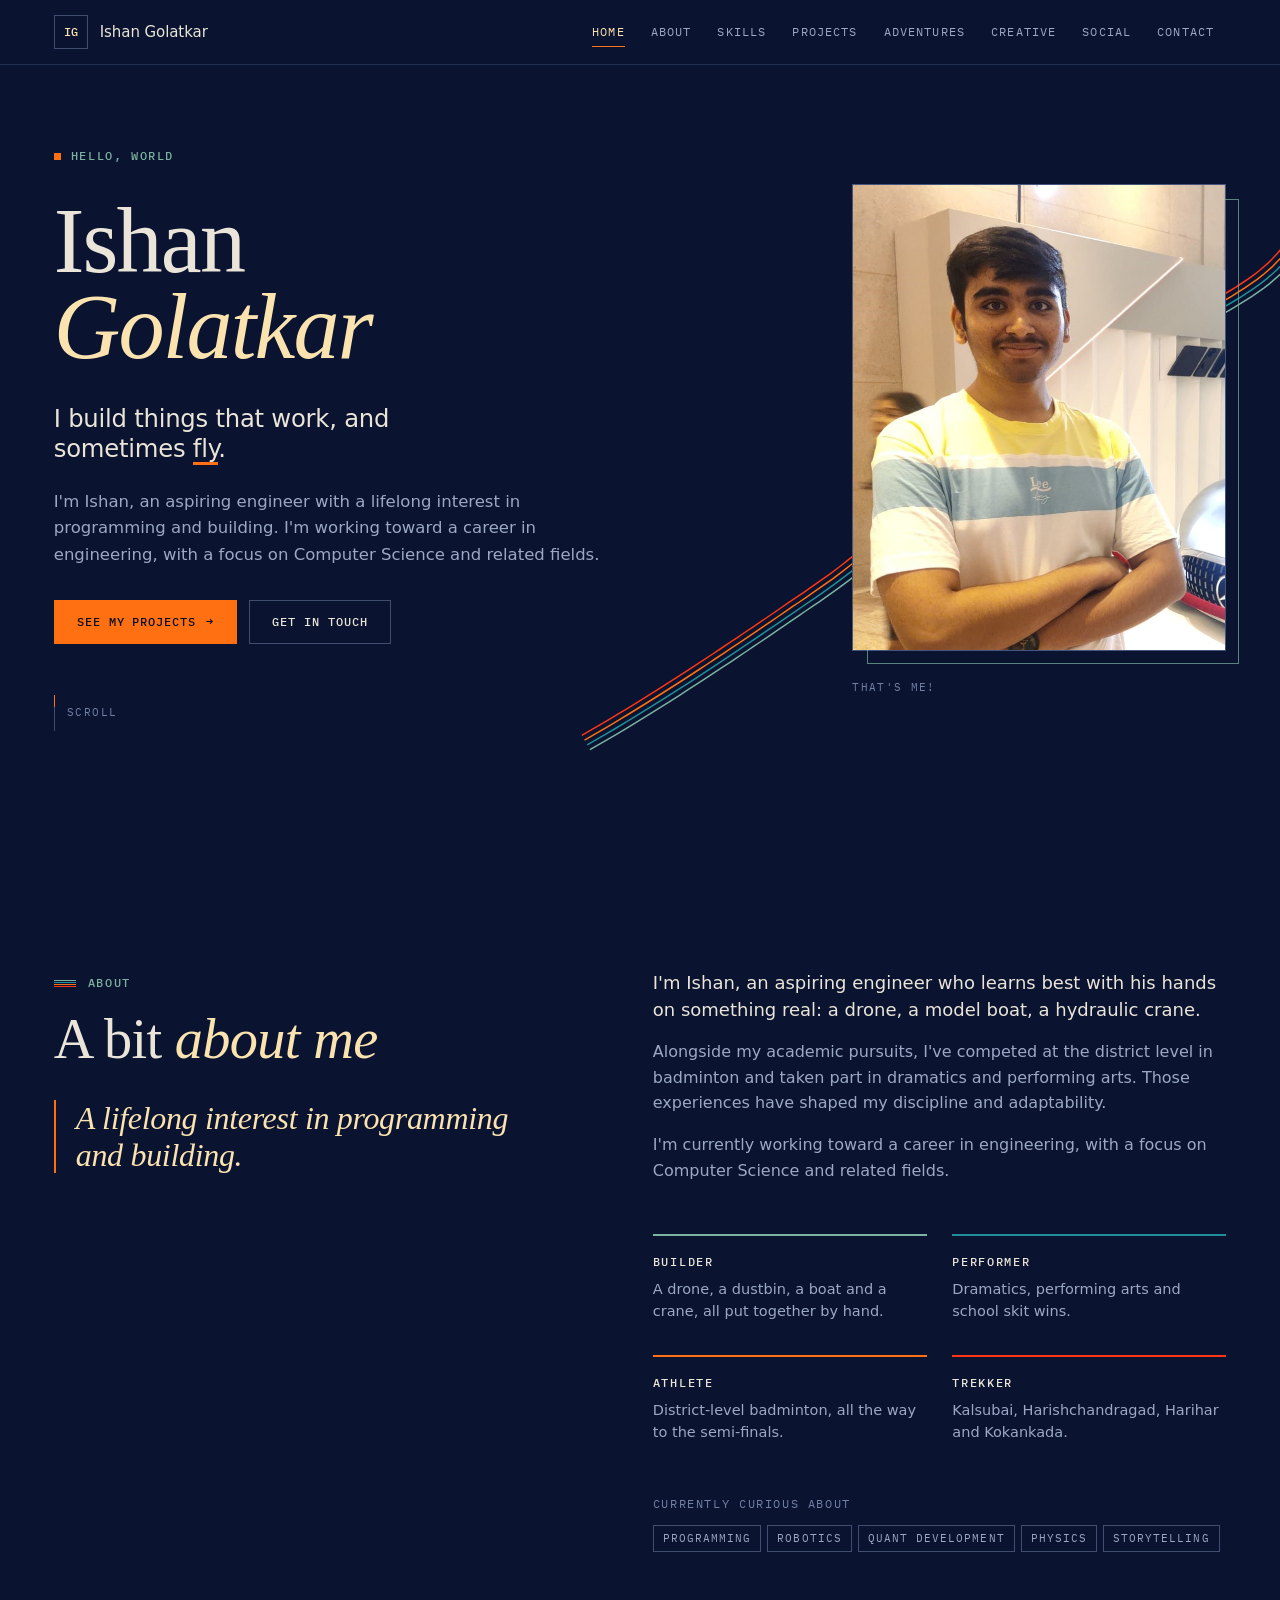
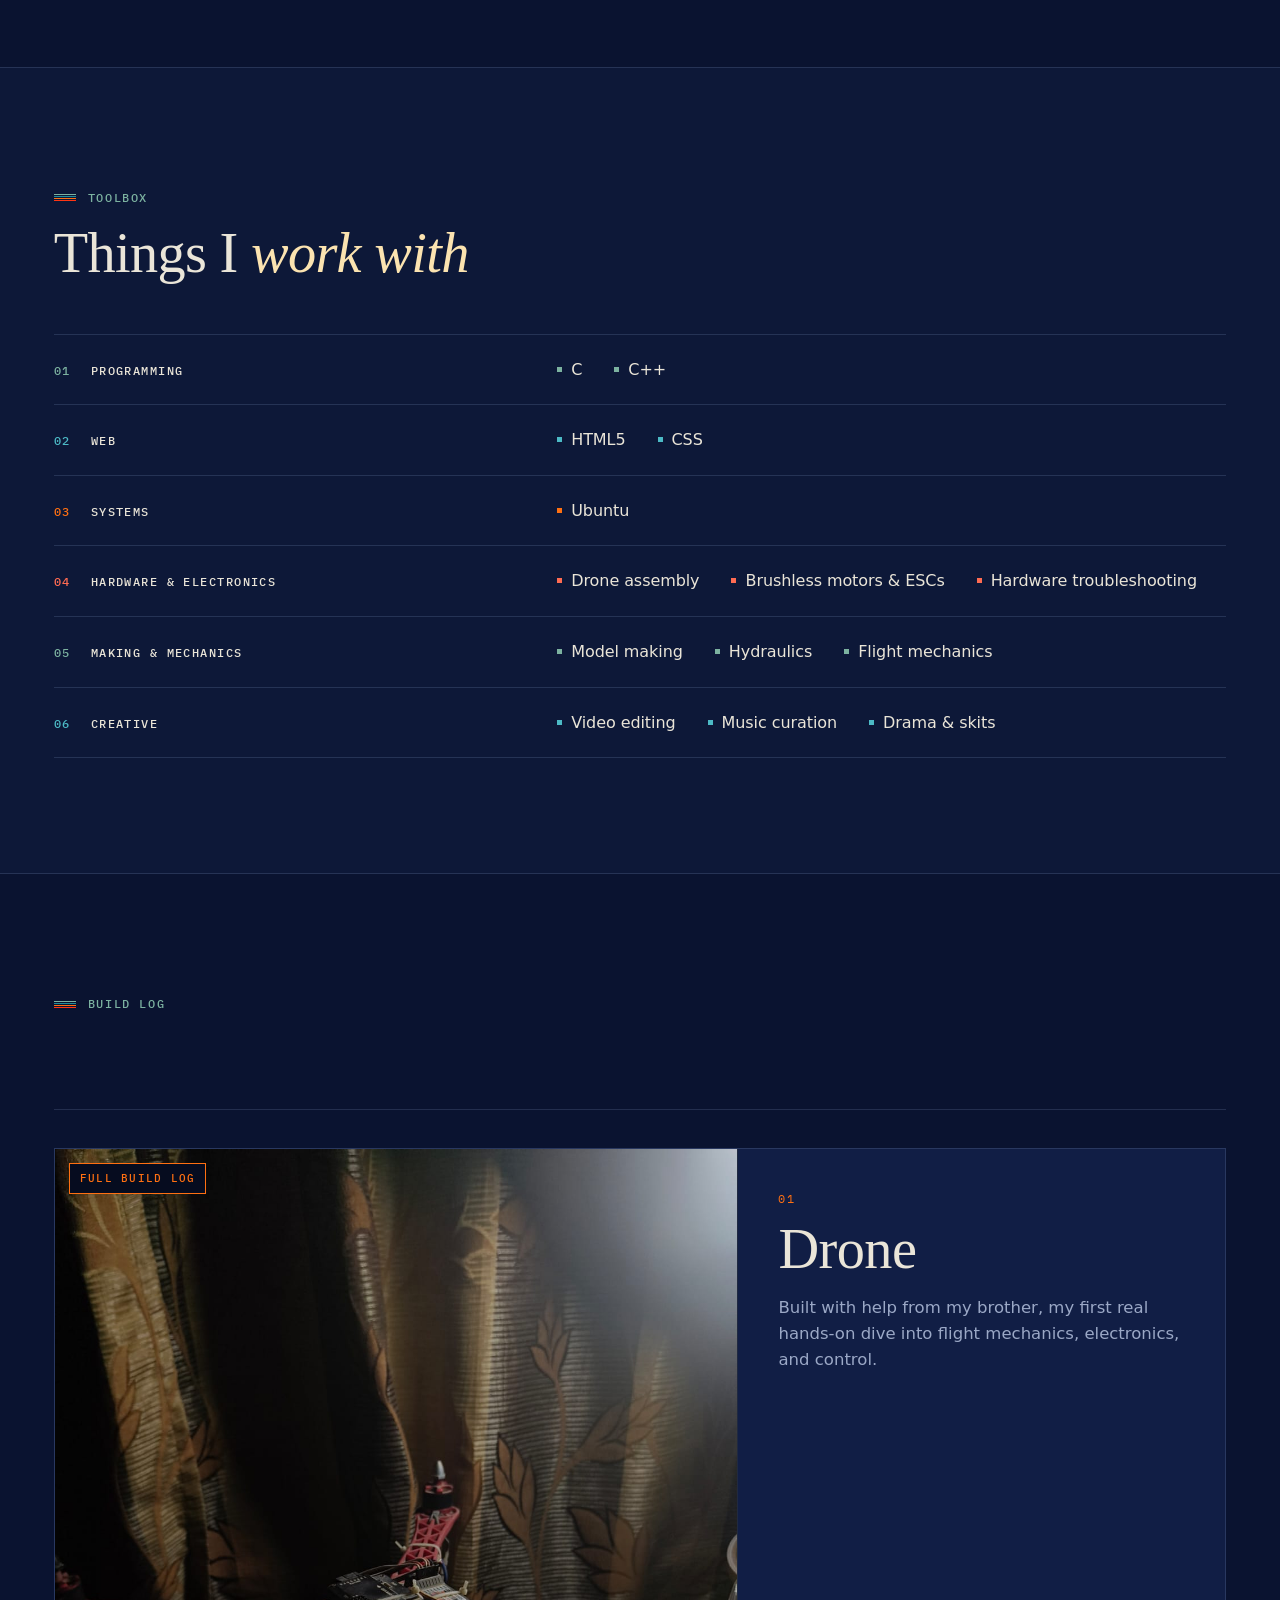
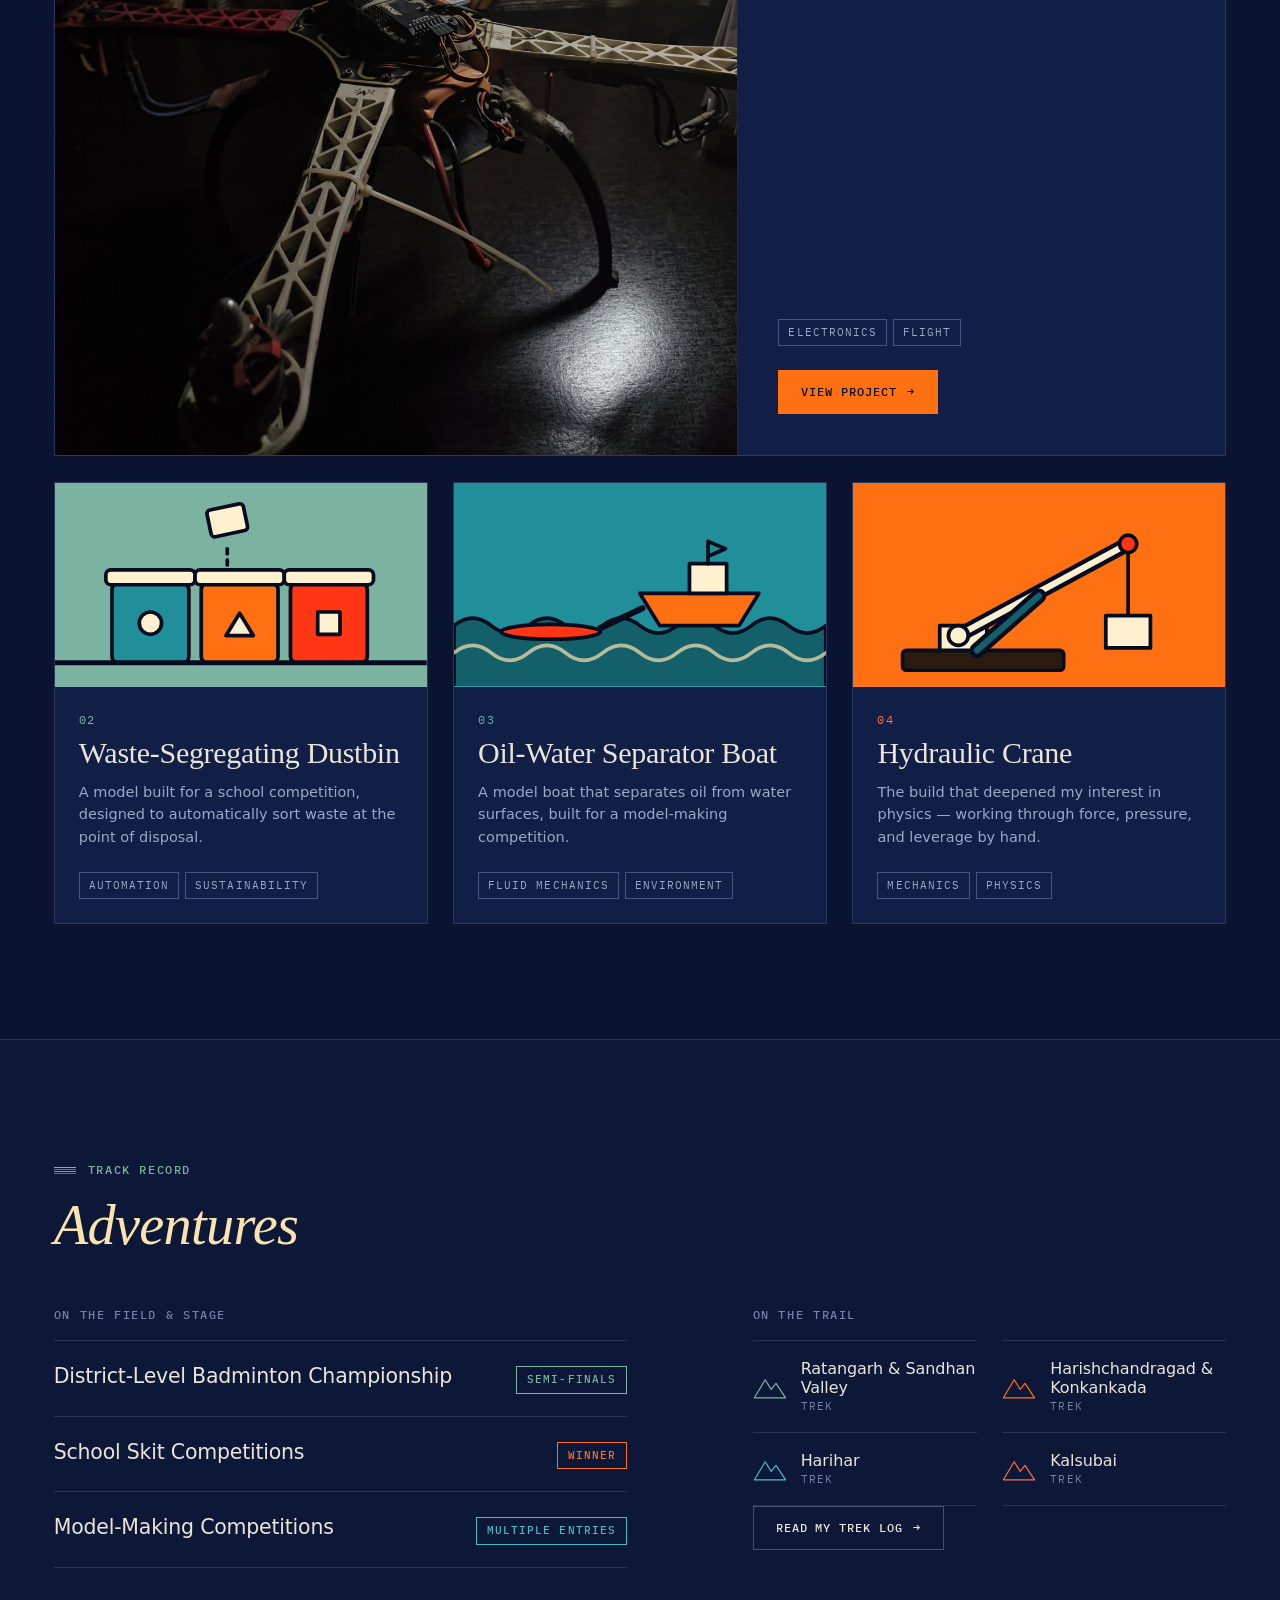
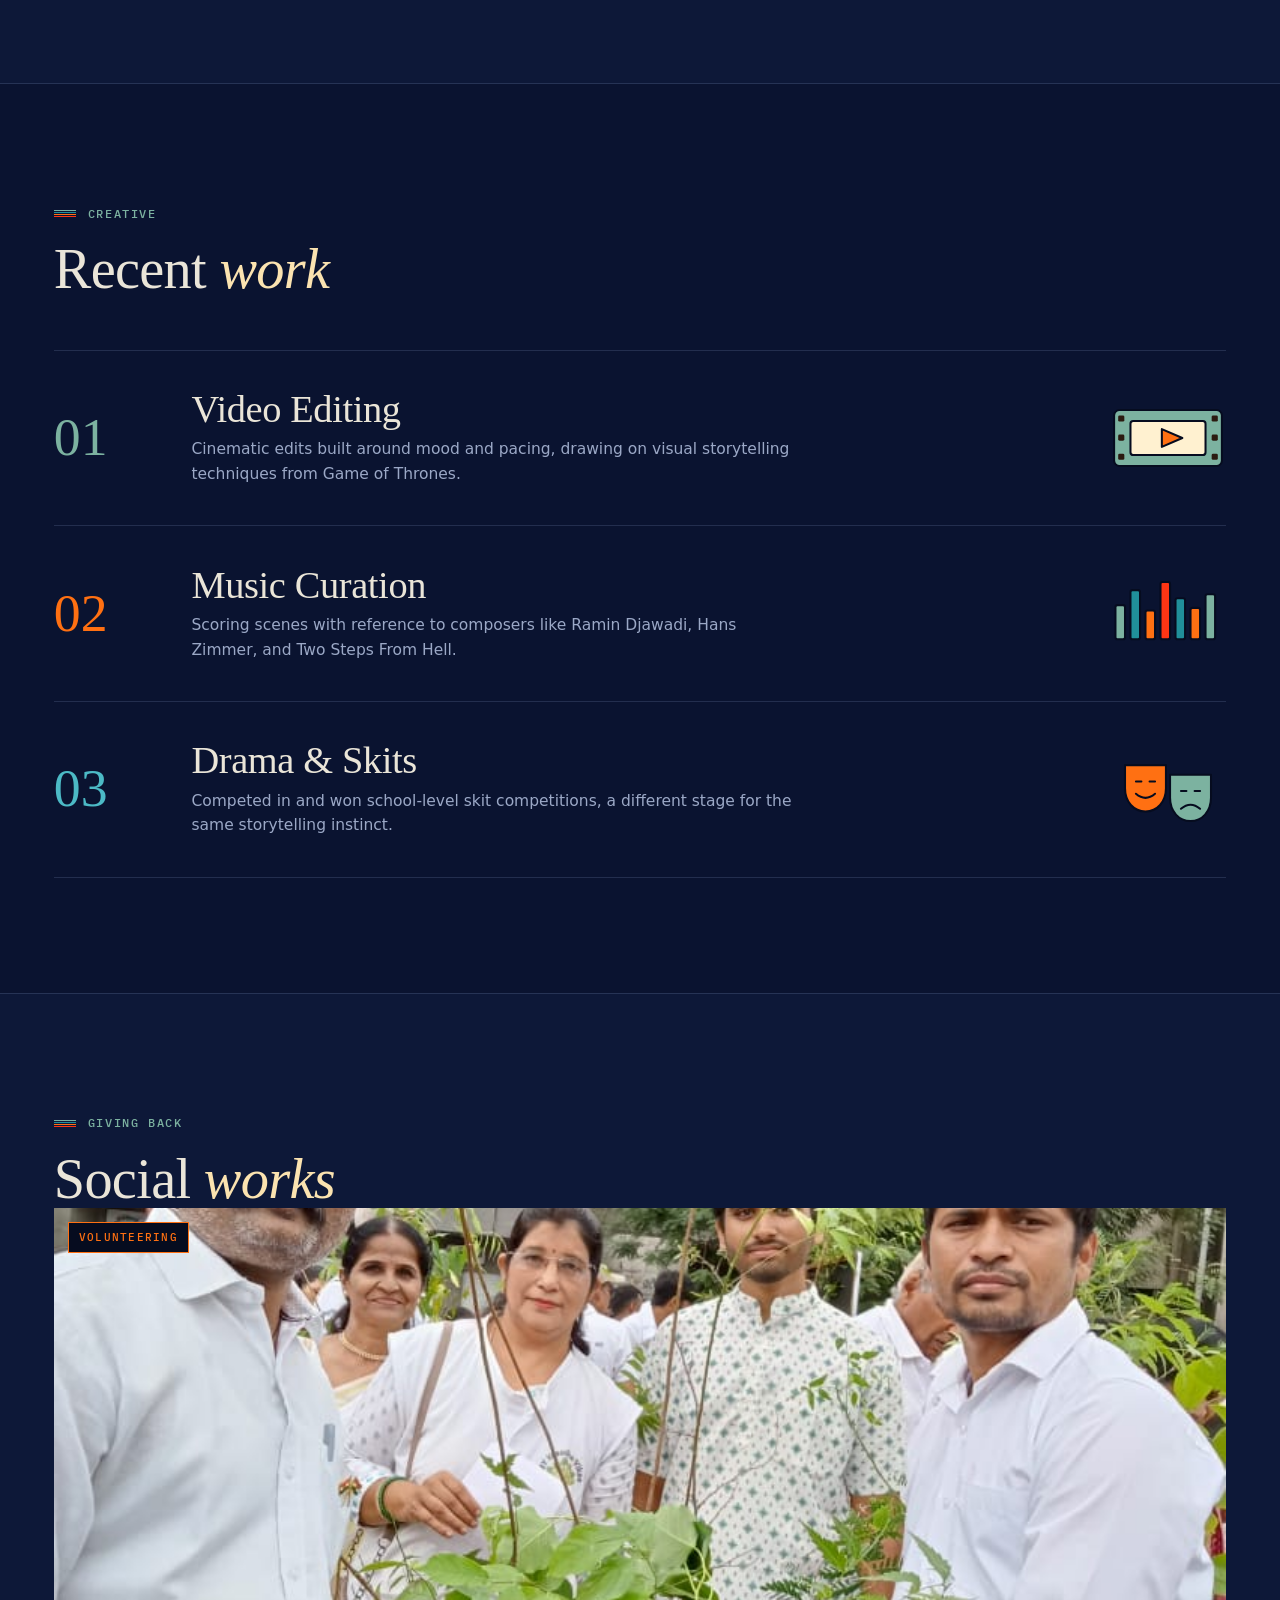
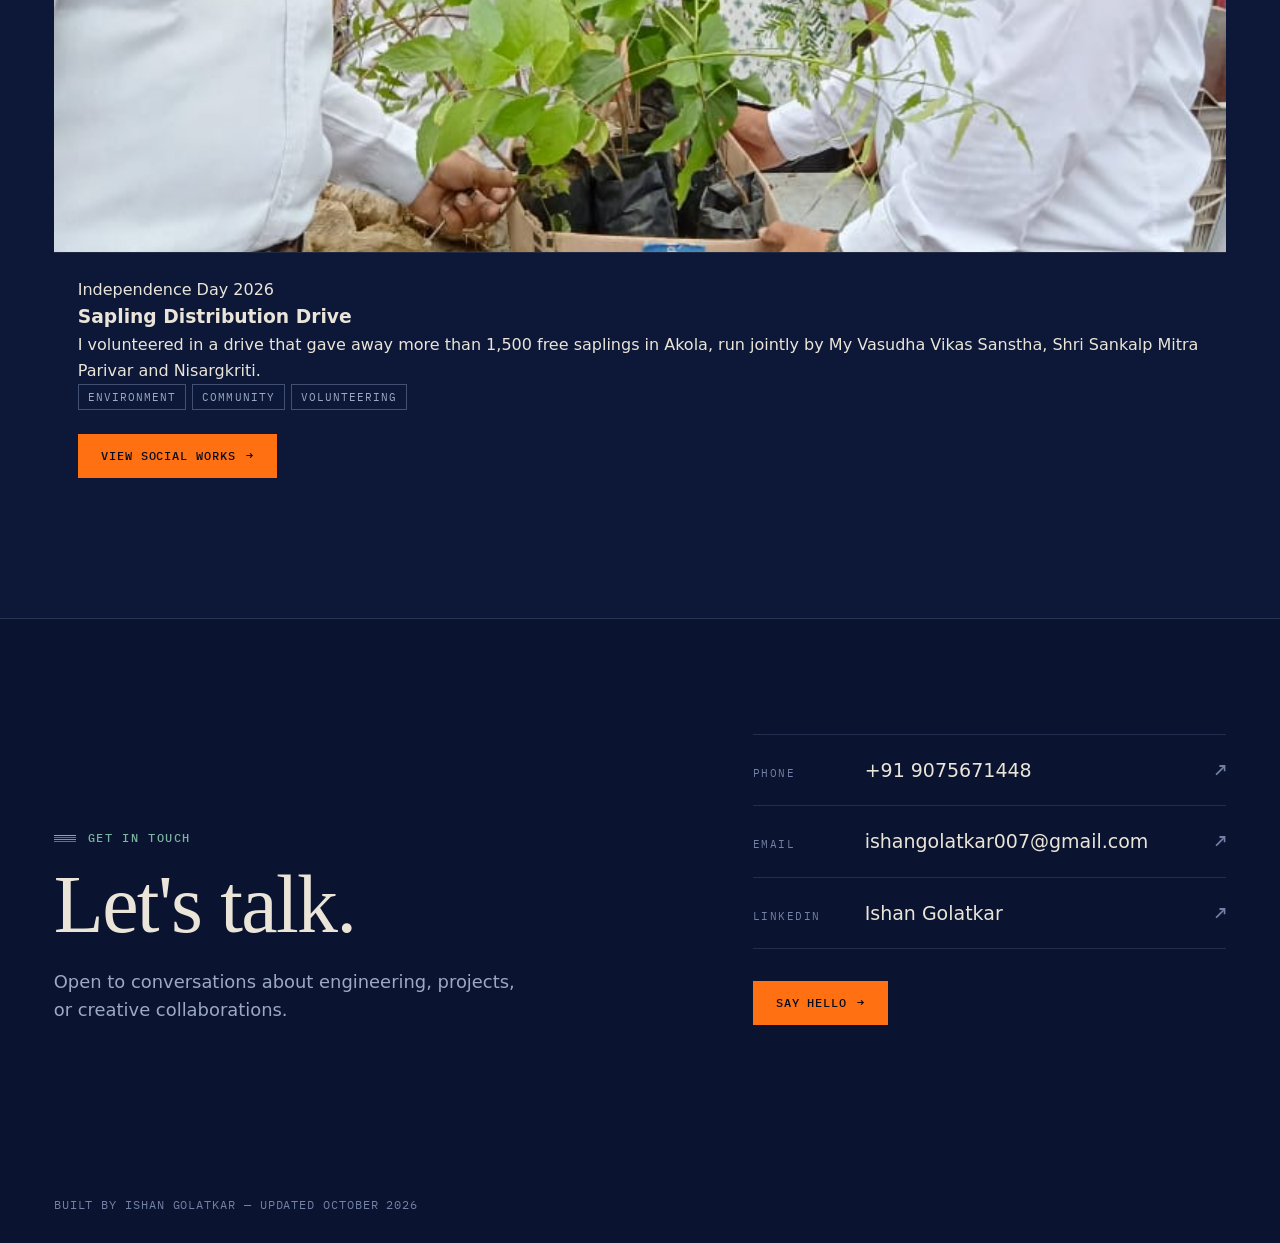
==== commit 3d220aa4: "Add social works section with volunteering details Added a new section for social works including a " ====
--- a/index.html
+++ b/index.html
@@ -35,6 +35,7 @@
         <li><a href="#projects">Projects</a></li>
         <li><a href="#adventures">Adventures</a></li>
         <li><a href="#work">Creative</a></li>
+        <li><a href="#social">Social</a></li>
         <li><a href="#contact">Contact</a></li>
       </ul>
     </nav>
@@ -132,7 +133,7 @@
       <div class="skill-list">
         <div class="skill-row reveal">
           <h3><b>01</b> Programming</h3>
-          <ul class="skill-tags"><li class="skill">C</li></ul>
+          <ul class="skill-tags"><li class="skill">C</li><li class="skill">C++</li></ul>
         </div>
         <div class="skill-row reveal">
           <h3><b>02</b> Web</h3>
@@ -299,23 +300,24 @@
         <div class="adv-col--b">
           <p class="adv-label reveal">On the trail</p>
           <ul class="peaks">
-            <li class="peak reveal">
+            <li class="peak reveal" style="--d:.18s">
               <svg viewBox="0 0 56 40" fill="none" stroke="#2B1A10" stroke-width="3" stroke-linejoin="round" aria-hidden="true"><path d="M2 38L20 8l10 16 8-10 16 24z"/></svg>
-              <h3>Kalsubai</h3><span>Trek</span>
+              <h3>Ratangarh &amp; Sandhan Valley</h3><span>Trek</span>
             </li>
             <li class="peak reveal" style="--d:.06s">
               <svg viewBox="0 0 56 40" fill="none" stroke="#2B1A10" stroke-width="3" stroke-linejoin="round" aria-hidden="true"><path d="M2 38L20 8l10 16 8-10 16 24z"/></svg>
-              <h3>Harishchandragad</h3><span>Trek</span>
+              <h3>Harishchandragad &amp; Konkankada</h3><span>Trek</span>
             </li>
             <li class="peak reveal" style="--d:.12s">
               <svg viewBox="0 0 56 40" fill="none" stroke="#2B1A10" stroke-width="3" stroke-linejoin="round" aria-hidden="true"><path d="M2 38L20 8l10 16 8-10 16 24z"/></svg>
               <h3>Harihar</h3><span>Trek</span>
             </li>
-            <li class="peak reveal" style="--d:.18s">
+            <li class="peak reveal">
               <svg viewBox="0 0 56 40" fill="none" stroke="#2B1A10" stroke-width="3" stroke-linejoin="round" aria-hidden="true"><path d="M2 38L20 8l10 16 8-10 16 24z"/></svg>
-              <h3>Kokankada</h3><span>Trek</span>
+              <h3>Kalsubai</h3><span>Trek</span>
             </li>
           </ul>
+          <a class="btn btn--ghost trail-link reveal" href="Trekking.html">Read my trek log <span class="arrow" aria-hidden="true">&rarr;</span></a>
         </div>
       </div>
     </div>
@@ -385,6 +387,33 @@
     </div>
   </section>
 
+  <!-- ============ SOCIAL WORKS ============ -->
+  <section class="section section--alt" id="social" aria-labelledby="social-title">
+    <div class="wrap">
+      <div class="social-head">
+        <div class="eyebrow reveal">Giving back</div>
+        <h2 class="section-title reveal" id="social-title">Social <span class="squiggle">works</span></h2>
+      </div>
+
+      <article class="social-feature reveal">
+        <div class="proj-media">
+          <span class="badge">Volunteering</span>
+          <img src="sapling.jpeg" width="780" height="1040" loading="lazy"
+               alt="Volunteers and organisers at the sapling distribution stall in Akola, holding a cardboard box of young saplings, with a temple tower behind them">
+        </div>
+        <div class="proj-body">
+          <span class="proj-no">Independence Day 2026</span>
+          <h3>Sapling Distribution Drive</h3>
+          <p>I volunteered in a drive that gave away more than 1,500 free saplings in Akola, run jointly by My Vasudha Vikas Sanstha, Shri Sankalp Mitra Parivar and Nisargkriti.</p>
+          <ul class="tags"><li class="tag">Environment</li><li class="tag">Community</li><li class="tag">Volunteering</li></ul>
+          <div class="proj-action">
+            <a class="btn" href="SocialWorks.html" aria-label="View my Social Works page">View social works <span class="arrow" aria-hidden="true">&rarr;</span></a>
+          </div>
+        </div>
+      </article>
+    </div>
+  </section>
+
   <!-- ============ CONTACT ============ -->
   <section class="section contact" id="contact" aria-labelledby="contact-title">
     <div class="wrap contact-grid grid">
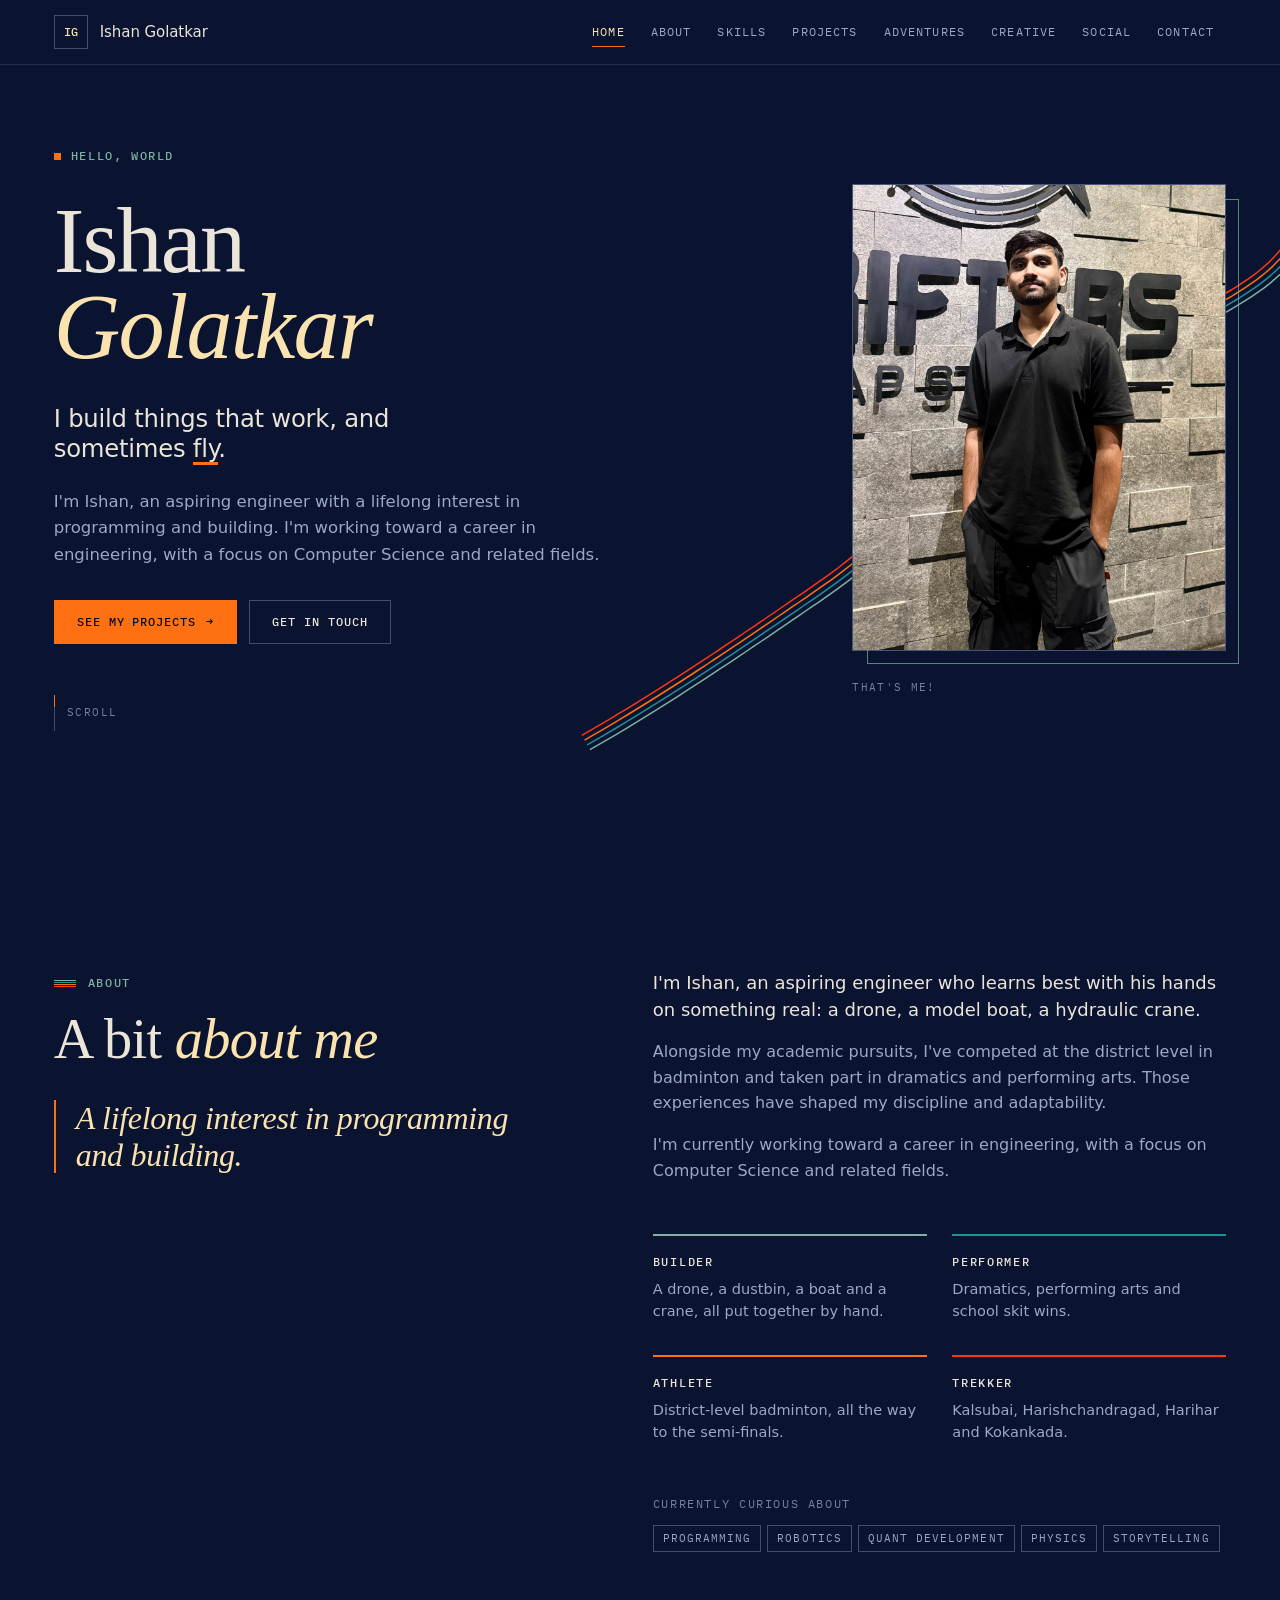
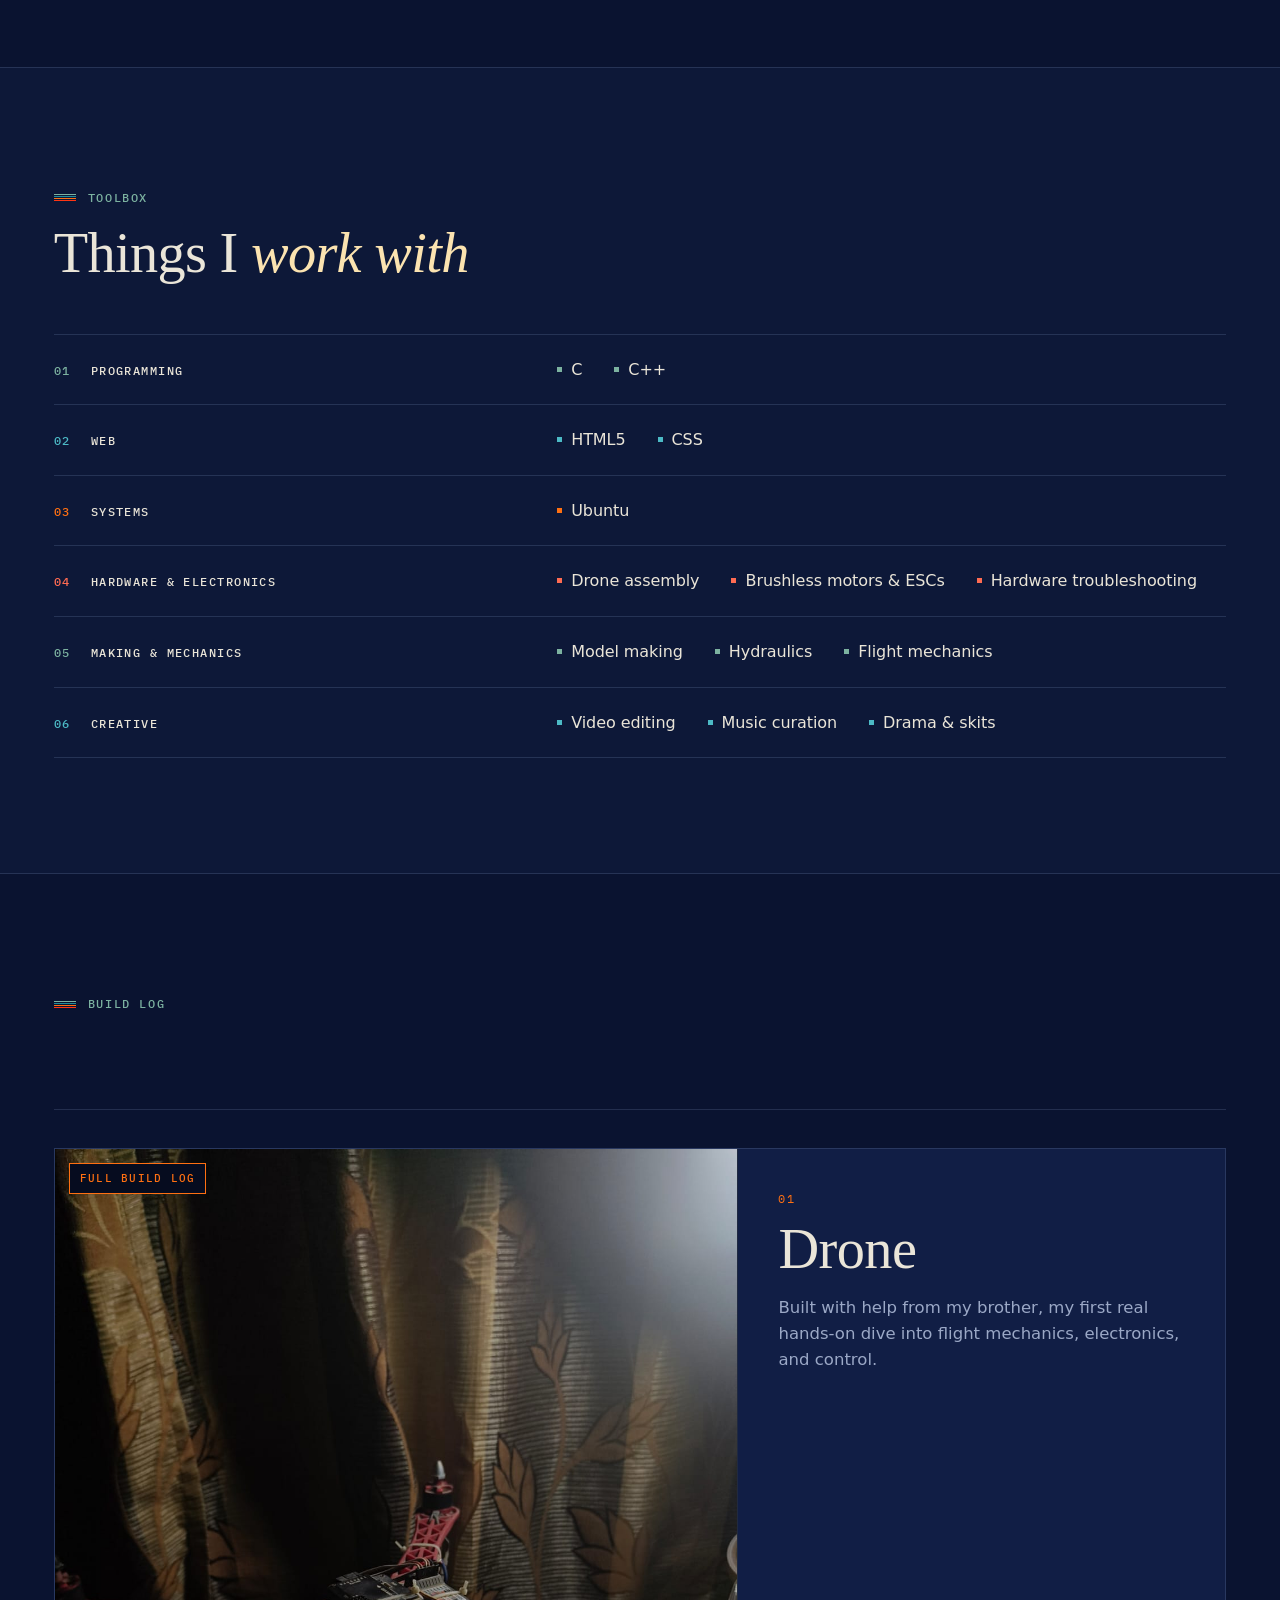
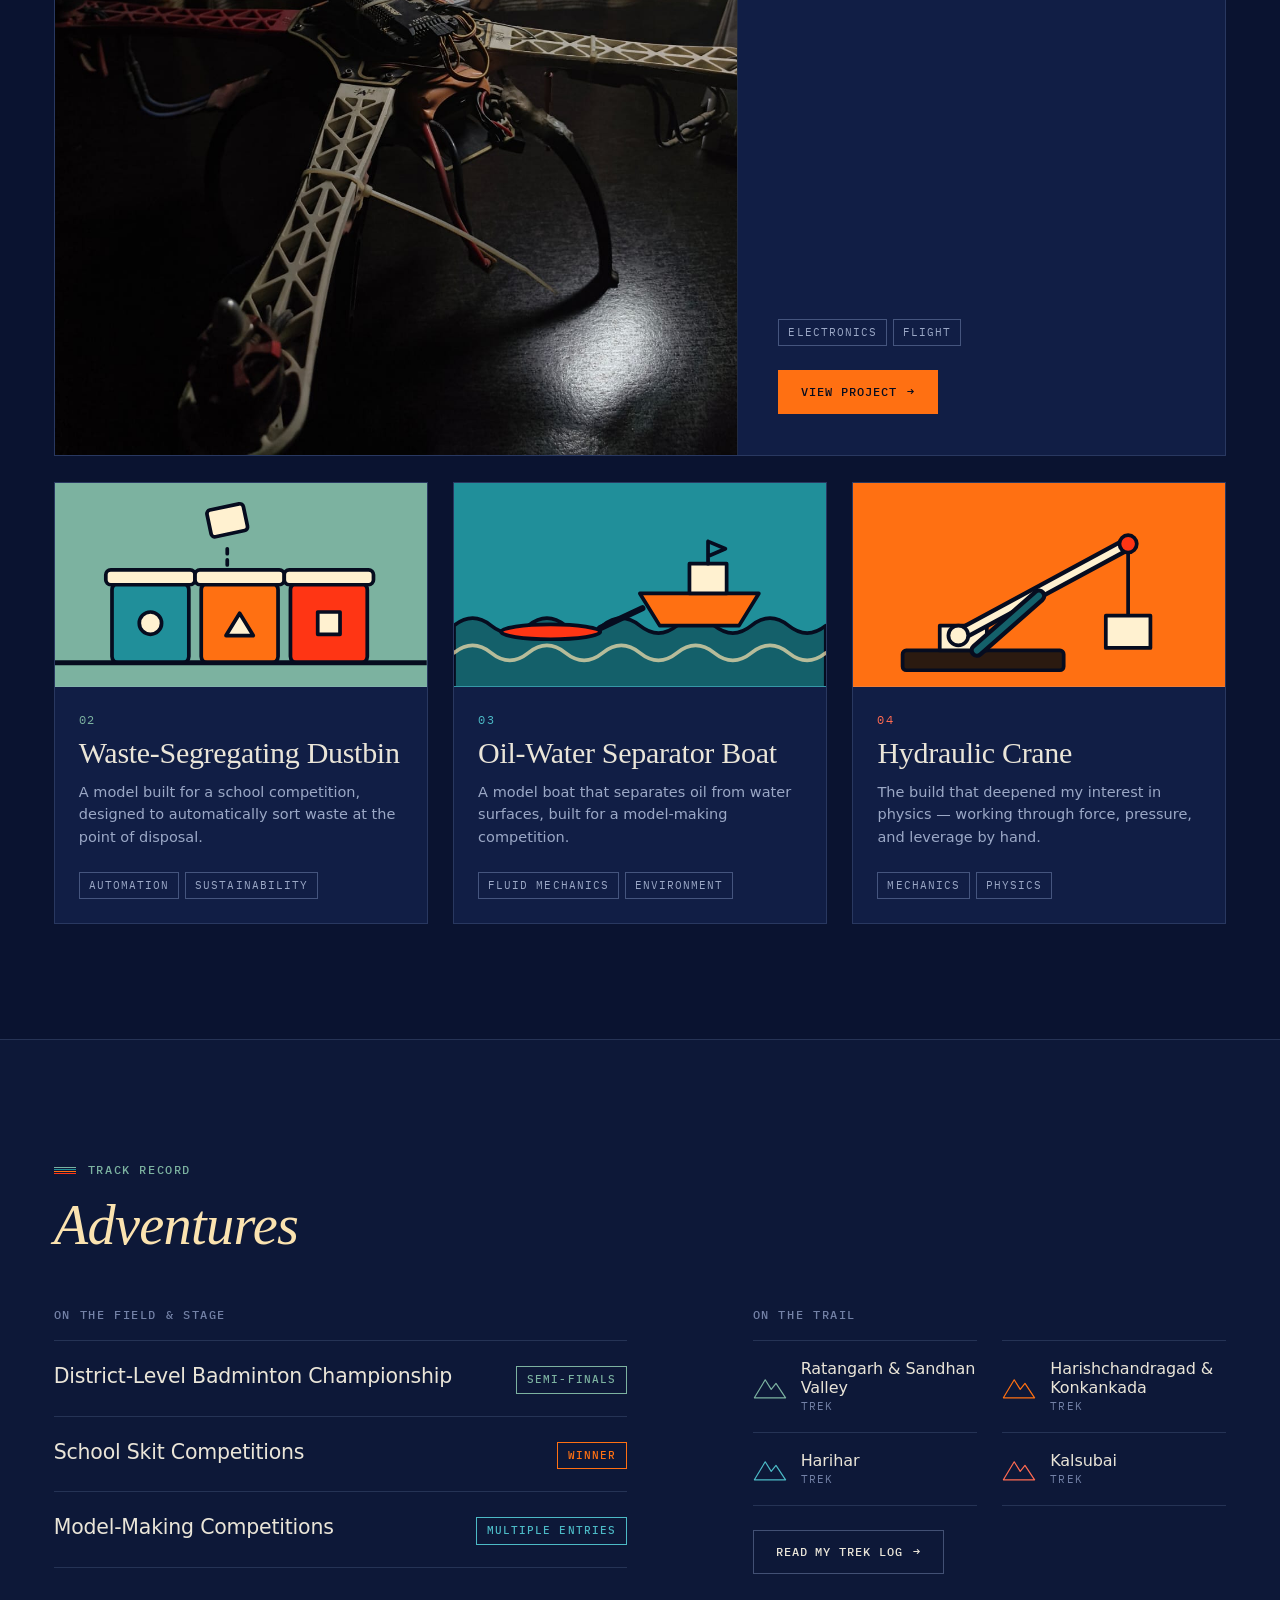
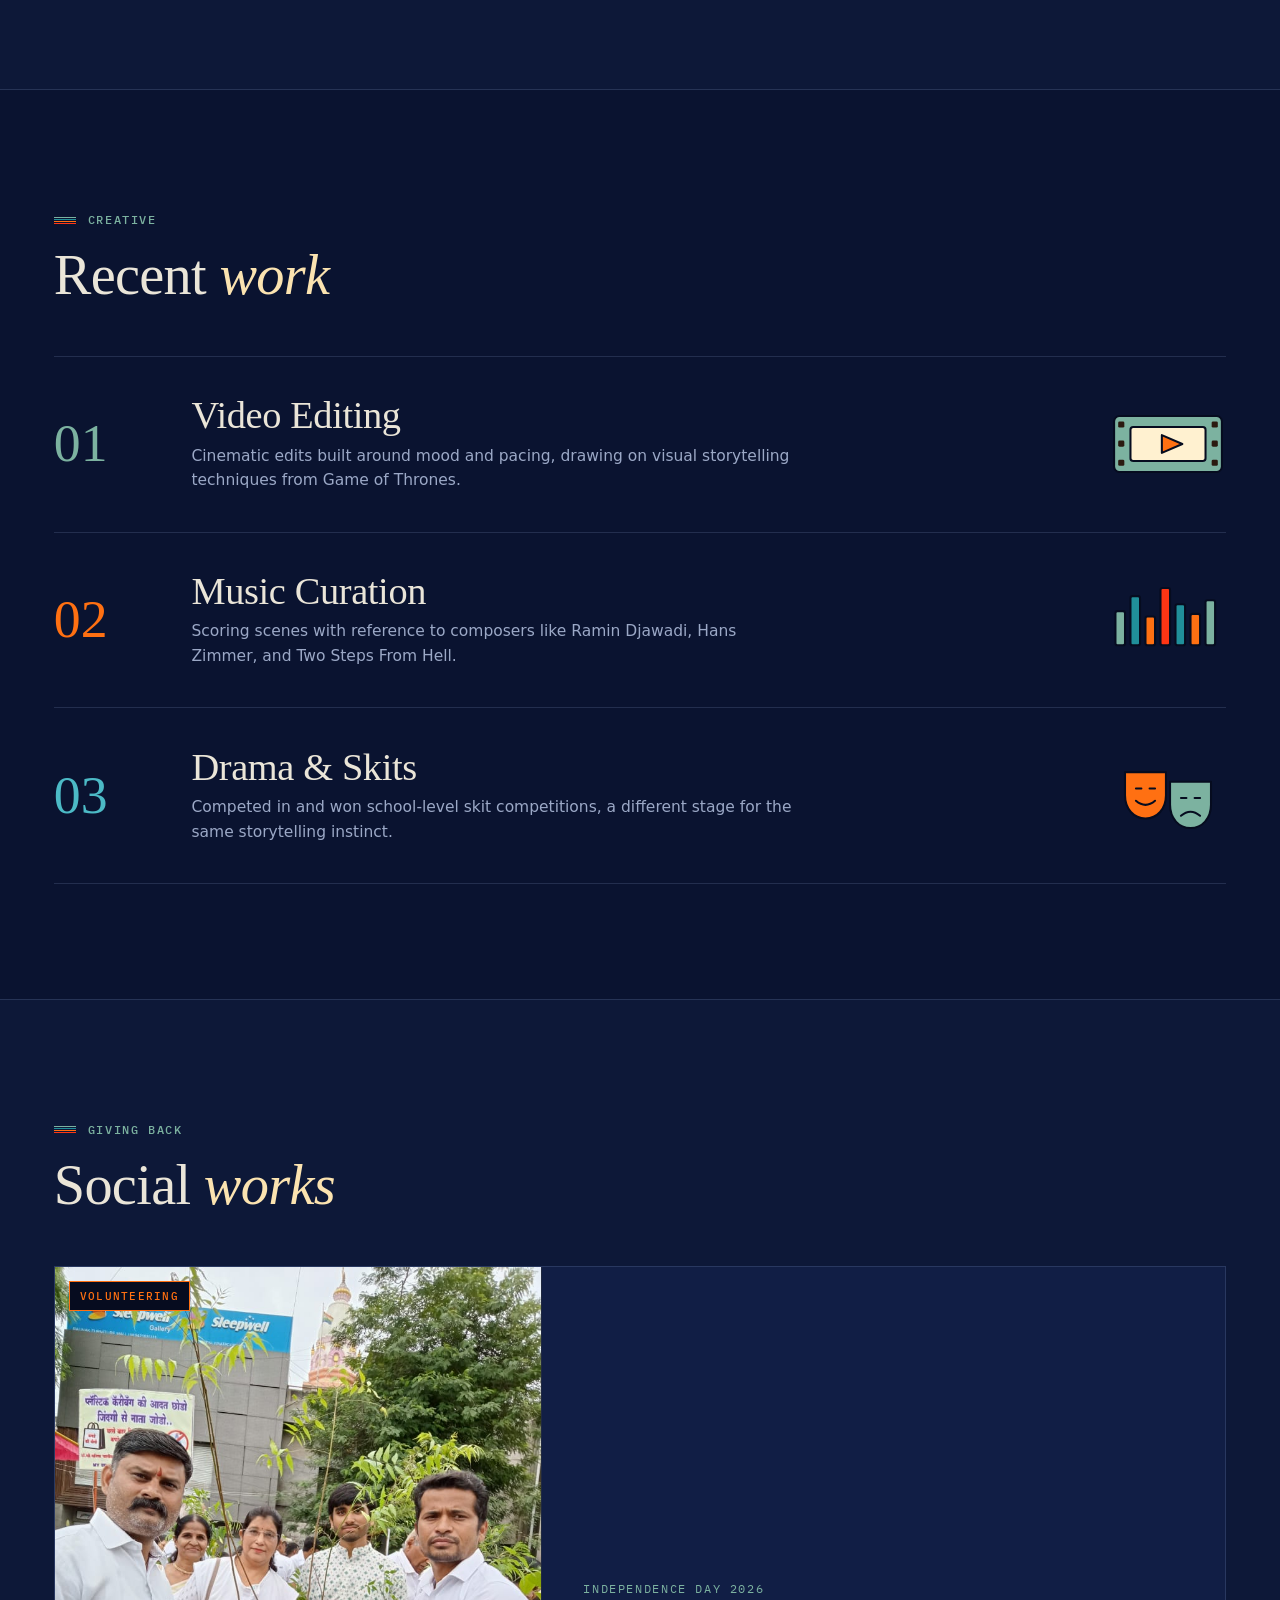
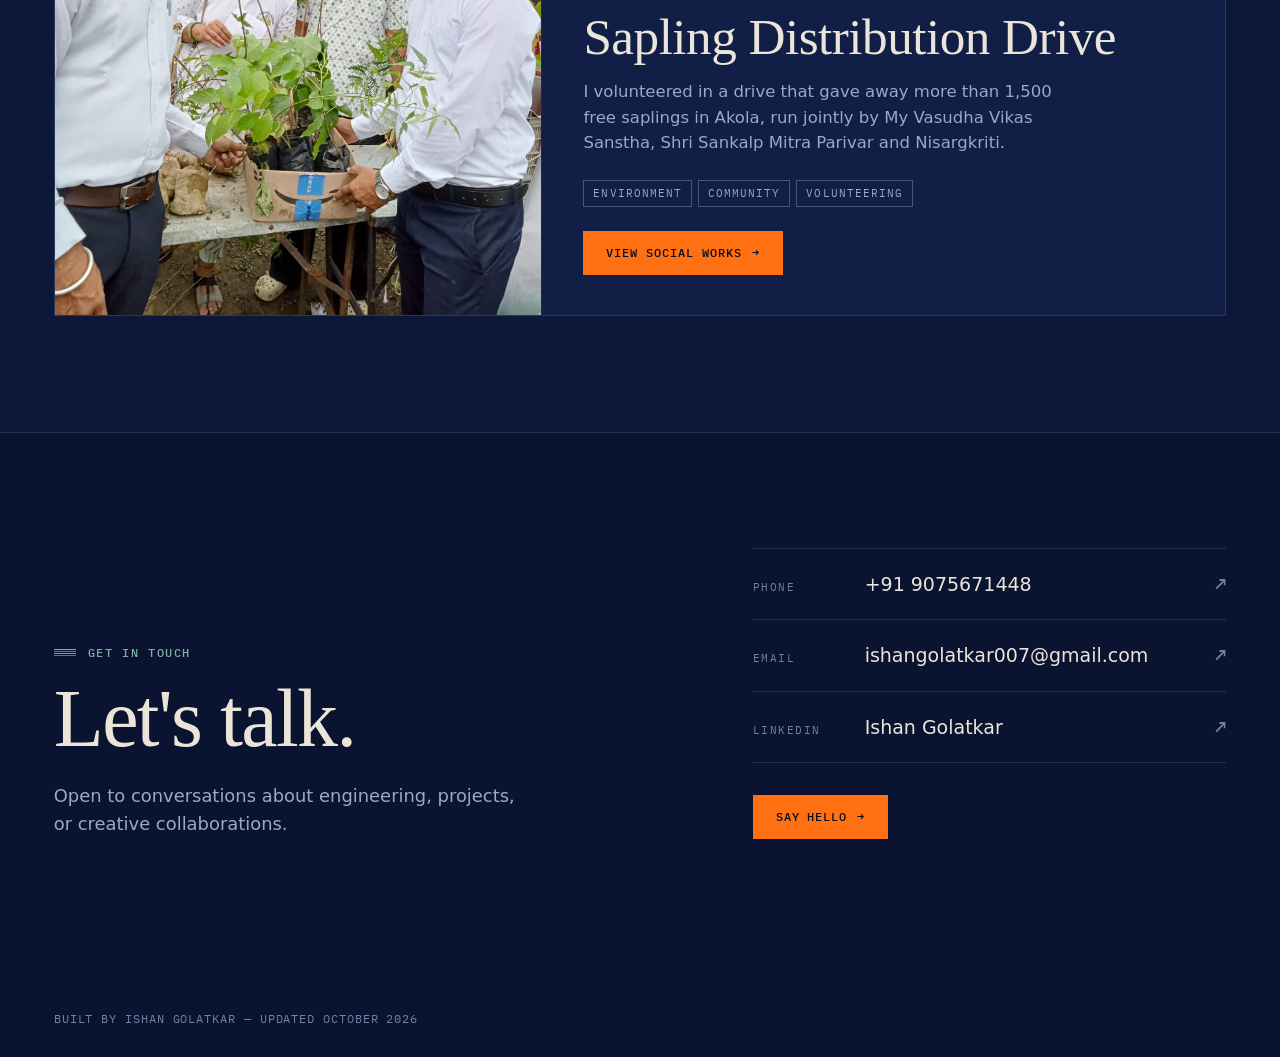
==== commit 62defa4b: "Update image source in hero-art section" ====
--- a/index.html
+++ b/index.html
@@ -67,7 +67,7 @@
 
       <div class="hero-art reveal" style="--d:.15s">
         <figure class="portrait">
-          <img src="proish.jpg" width="740" height="1200" fetchpriority="high"
+          <img src="ishang.jpg" width="740" height="1200" fetchpriority="high"
                alt="Portrait of Ishan Golatkar smiling with his arms crossed, wearing a yellow, blue and white striped T-shirt">
         </figure>
         <p class="portrait-cap" aria-hidden="true">that's me!</p>
--- a/style.css
+++ b/style.css
@@ -690,3 +690,108 @@
   *, *::before, *::after { animation-duration: .01ms !important; animation-iteration-count: 1 !important; transition-duration: .01ms !important; scroll-behavior: auto !important; }
   .js .reveal { opacity: 1; transform: none; }
 }
+
+/* ---------- Social Works ---------- */
+
+/* home page feature card */
+.social-head { margin-bottom: clamp(32px, 4vw, 56px); }
+.social-feature {
+  --c: var(--sage);
+  position: relative; display: grid; grid-template-columns: minmax(0, 5fr) minmax(0, 7fr);
+  background: var(--navy-800); border: 1px solid var(--line);
+  transition: border-color .25s ease;
+}
+.social-feature:hover { border-color: var(--c); }
+.social-feature .proj-media { aspect-ratio: auto; min-height: clamp(320px, 34vw, 520px); border-bottom: 0; border-right: 1px solid var(--line); }
+.social-feature .proj-media img { object-position: 50% 30%; }
+.social-feature .proj-body { padding: clamp(24px, 3.2vw, 48px); justify-content: flex-end; }
+.social-feature .proj-no { font-family: var(--f-mono); font-size: 11.5px; letter-spacing: .14em; text-transform: uppercase; color: var(--c); }
+.social-feature h3 { font-family: var(--f-display); font-weight: 400; font-size: clamp(34px, 4vw, 56px); line-height: 1.02; letter-spacing: -.01em; margin: var(--s3) 0 var(--s4); }
+.social-feature p { font-size: 16.5px; line-height: 1.55; color: var(--muted); max-width: 46ch; margin-bottom: var(--s5); }
+.social-feature:hover .proj-media img { transform: scale(1.03); }
+@media (max-width: 860px) {
+  .social-feature { grid-template-columns: 1fr; }
+  .social-feature .proj-media { min-height: 0; aspect-ratio: 4 / 3; border-right: 0; border-bottom: 1px solid var(--line); }
+}
+
+/* Social Works page */
+.proj-shot--top img { object-position: 50% 30%; }
+.proj-hero h1 .squiggle { font-style: italic; color: var(--cream); }
+
+.stats { display: grid; grid-template-columns: repeat(4, minmax(0, 1fr)); gap: var(--col-gap); }
+.stat { padding-top: var(--s4); border-top: 2px solid var(--c); display: flex; flex-direction: column; gap: var(--s2); }
+.stat:nth-child(1) { --c: var(--sage); }
+.stat:nth-child(2) { --c: var(--teal); }
+.stat:nth-child(3) { --c: var(--orange); }
+.stat:nth-child(4) { --c: var(--red); }
+.stat-num { font-family: var(--f-display); font-size: clamp(40px, 4.6vw, 68px); line-height: 1; letter-spacing: -.015em; color: var(--text); }
+.stat-label { font-family: var(--f-mono); font-size: 11px; letter-spacing: .12em; text-transform: uppercase; color: var(--muted); line-height: 1.5; }
+@media (max-width: 960px) { .stats { grid-template-columns: repeat(2, minmax(0, 1fr)); row-gap: var(--s6); } }
+@media (max-width: 480px) { .stats { grid-template-columns: 1fr; } }
+
+.news {
+  margin-top: clamp(40px, 5vw, 72px); padding: clamp(24px, 3.2vw, 48px);
+  background: var(--navy-800); border: 1px solid var(--line);
+}
+.news-meta { display: flex; flex-wrap: wrap; justify-content: space-between; gap: var(--s2) var(--s5); margin-bottom: var(--s5); }
+.news-label, .news-date { font-family: var(--f-mono); font-size: 11.5px; letter-spacing: .14em; text-transform: uppercase; }
+.news-label { color: var(--orange); font-weight: 500; }
+.news-date { color: var(--faint); }
+.news h3 { font-family: var(--f-display); font-weight: 400; font-size: clamp(28px, 3.4vw, 48px); line-height: 1.05; letter-spacing: -.01em; max-width: 24ch; }
+.news-body { margin-top: var(--s6); display: grid; gap: var(--s4); max-width: 68ch; }
+.news-body p { color: var(--muted); font-size: 16.5px; line-height: 1.6; }
+.news-orgs { margin-top: var(--s6); padding-top: var(--s5); border-top: 1px solid var(--line); display: grid; gap: var(--s3); }
+
+/* news video embed */
+.video { margin-top: clamp(40px, 5vw, 72px); }
+.video-frame { position: relative; aspect-ratio: 16 / 9; background: var(--navy-950); border: 1px solid var(--line-strong); overflow: hidden; }
+.video-frame iframe { position: absolute; inset: 0; width: 100%; height: 100%; border: 0; }
+.video-note { margin-top: var(--s4); color: var(--muted); font-size: 15px; }
+.video-note a { color: var(--text); text-decoration: underline; text-decoration-color: var(--orange); text-underline-offset: 4px; transition: color .15s ease; }
+.video-note a:hover { color: var(--orange); }
+/* ---------- Trekking ---------- */
+
+.proj-shot--flag img { object-position: 50% 50%; }
+.sandhan-layout { margin-top: clamp(40px, 5vw, 72px); }
+.sandhan-layout .proj-shot img { object-position: 50% 50%; }
+
+@media (min-width: 961px) { .stats--3 { grid-template-columns: repeat(3, minmax(0, 1fr)); } }
+
+.trek-meta { margin-top: clamp(24px, 3vw, 40px); }
+
+.gallery {
+  margin-top: clamp(32px, 4vw, 56px);
+  display: grid; grid-template-columns: repeat(3, minmax(0, 1fr)); gap: var(--col-gap);
+}
+.shot {
+  --c: var(--sage);
+  position: relative; aspect-ratio: 3 / 4; overflow: hidden;
+  border: 1px solid var(--line-strong); background: var(--navy-950);
+  transition: border-color .25s ease;
+}
+.shot:nth-child(2) { --c: var(--teal-text); }
+.shot:nth-child(3) { --c: var(--orange); }
+.shot:nth-child(4) { --c: var(--red-text); }
+.shot:hover { border-color: var(--c); }
+.shot img {
+  position: absolute; inset: 0; width: 100%; height: 100%; object-fit: cover;
+  transition: transform .6s cubic-bezier(.2, .7, .2, 1);
+}
+.shot:hover img { transform: scale(1.03); }
+.shot figcaption {
+  position: absolute; left: 12px; bottom: 12px; max-width: calc(100% - 24px);
+  font-family: var(--f-mono); font-size: 10.5px; letter-spacing: .12em; text-transform: uppercase; line-height: 1.4;
+  padding: 6px 10px; background: var(--navy-950); color: var(--text); border: 1px solid var(--line-strong);
+}
+.shot--wide { grid-column: span 2; aspect-ratio: auto; }
+
+@media (max-width: 860px) {
+  .gallery { grid-template-columns: repeat(2, minmax(0, 1fr)); }
+  .shot--wide { grid-column: 1 / -1; aspect-ratio: 16 / 9; }
+}
+@media (max-width: 520px) {
+  .gallery { grid-template-columns: 1fr; }
+  .shot--wide { aspect-ratio: 4 / 3; }
+}
+
+.trail-link { margin-top: var(--s5); }
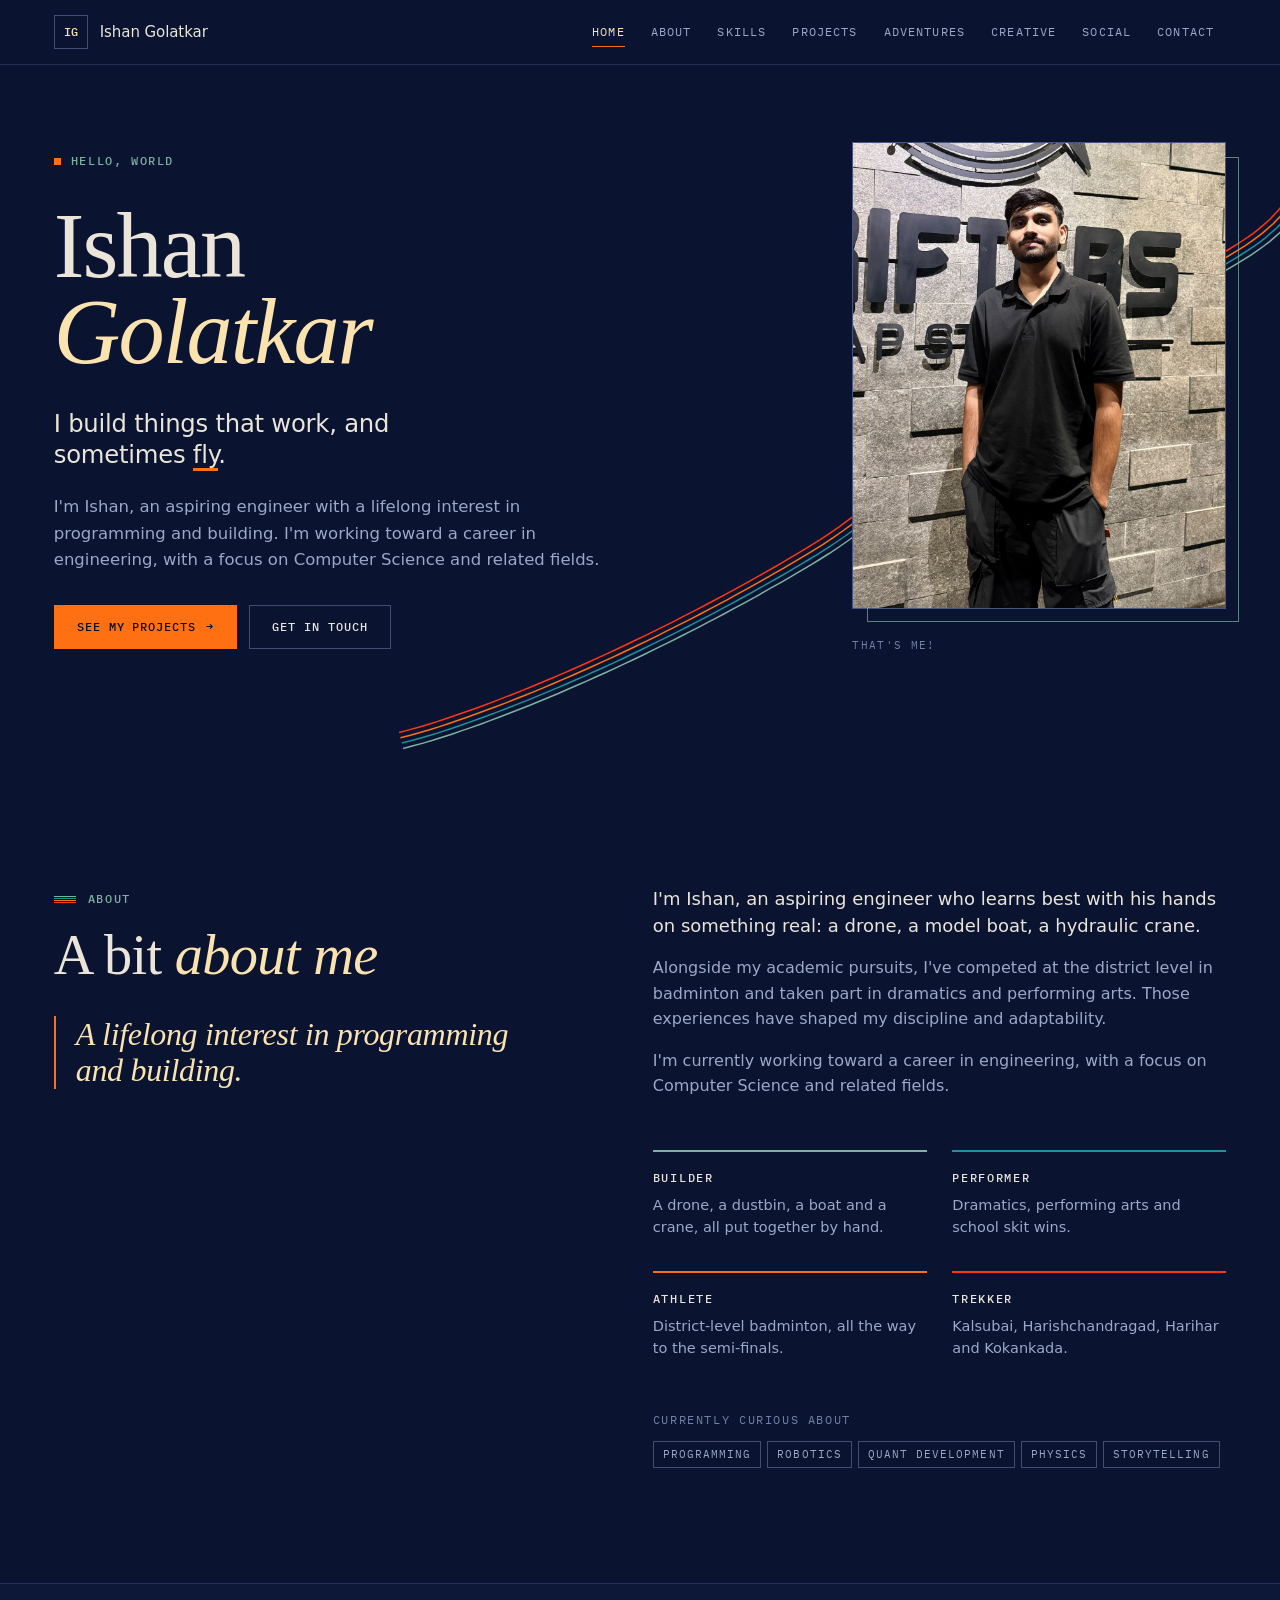
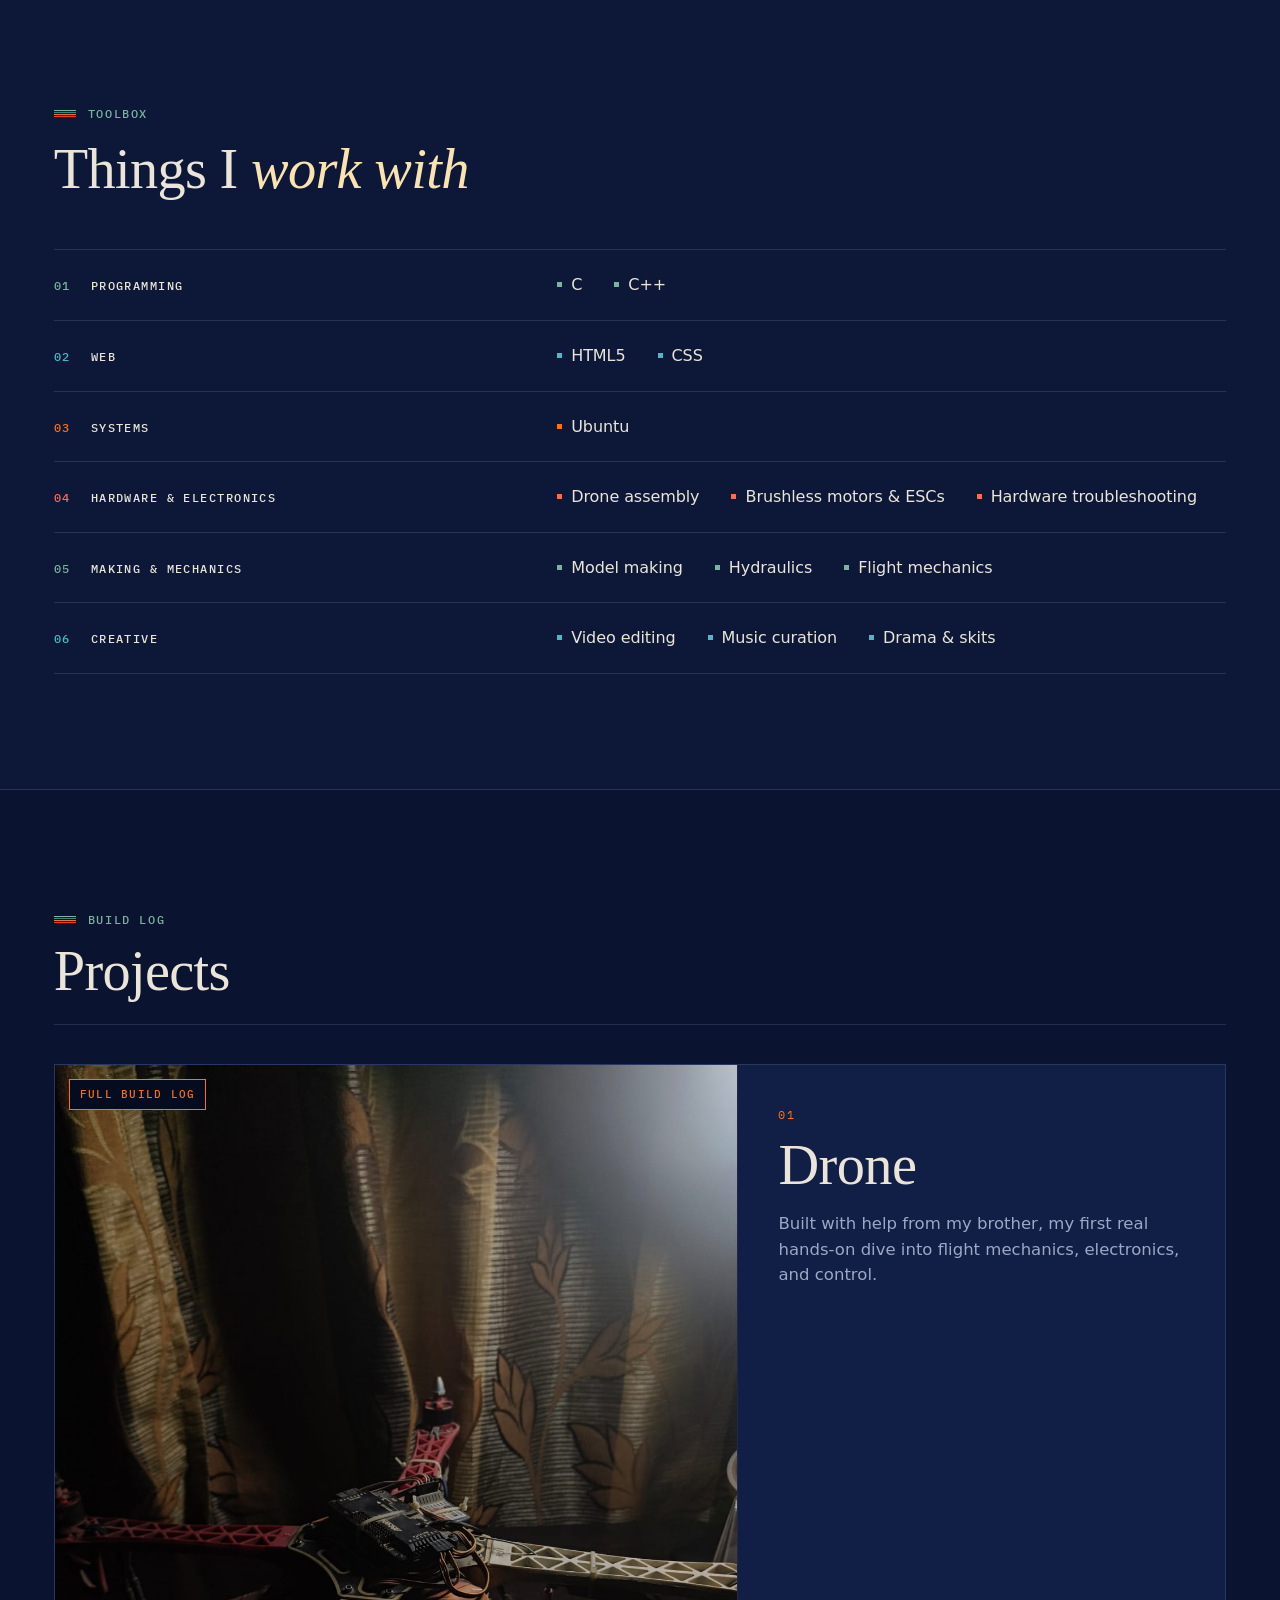
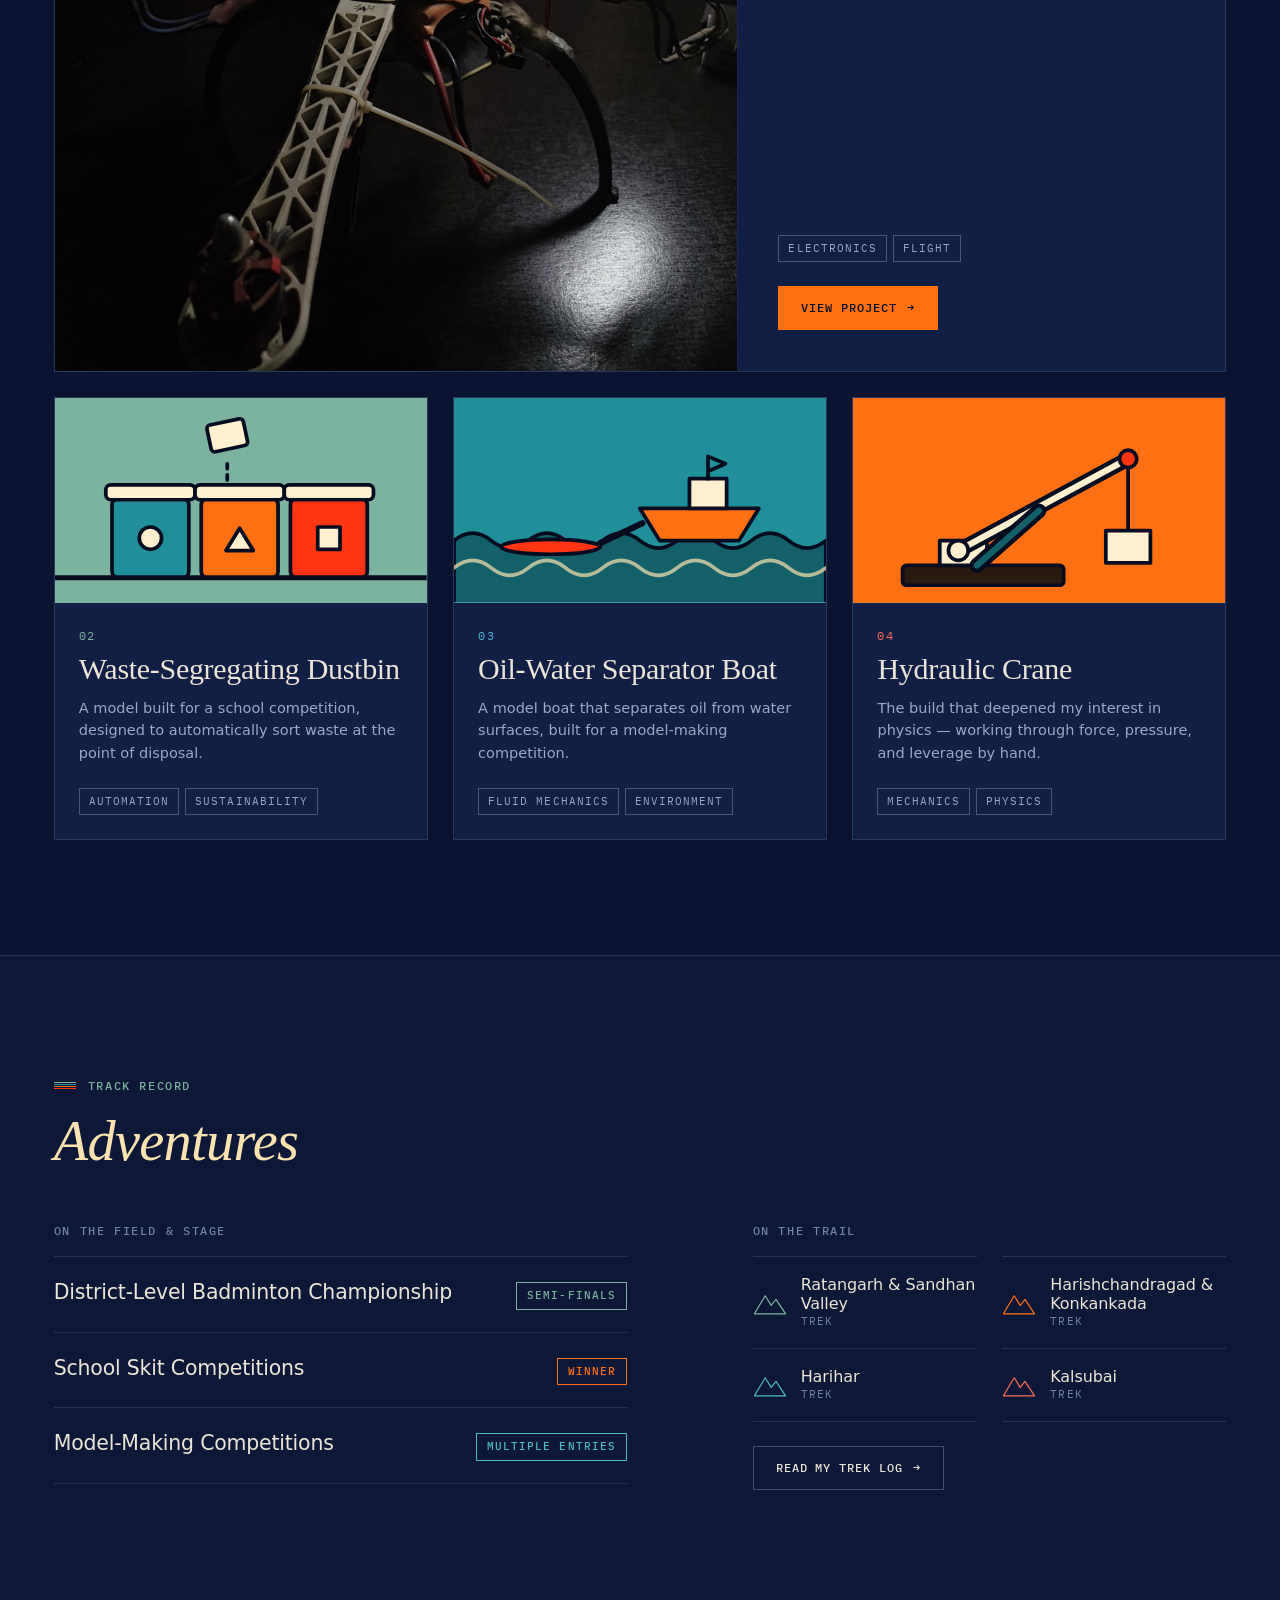
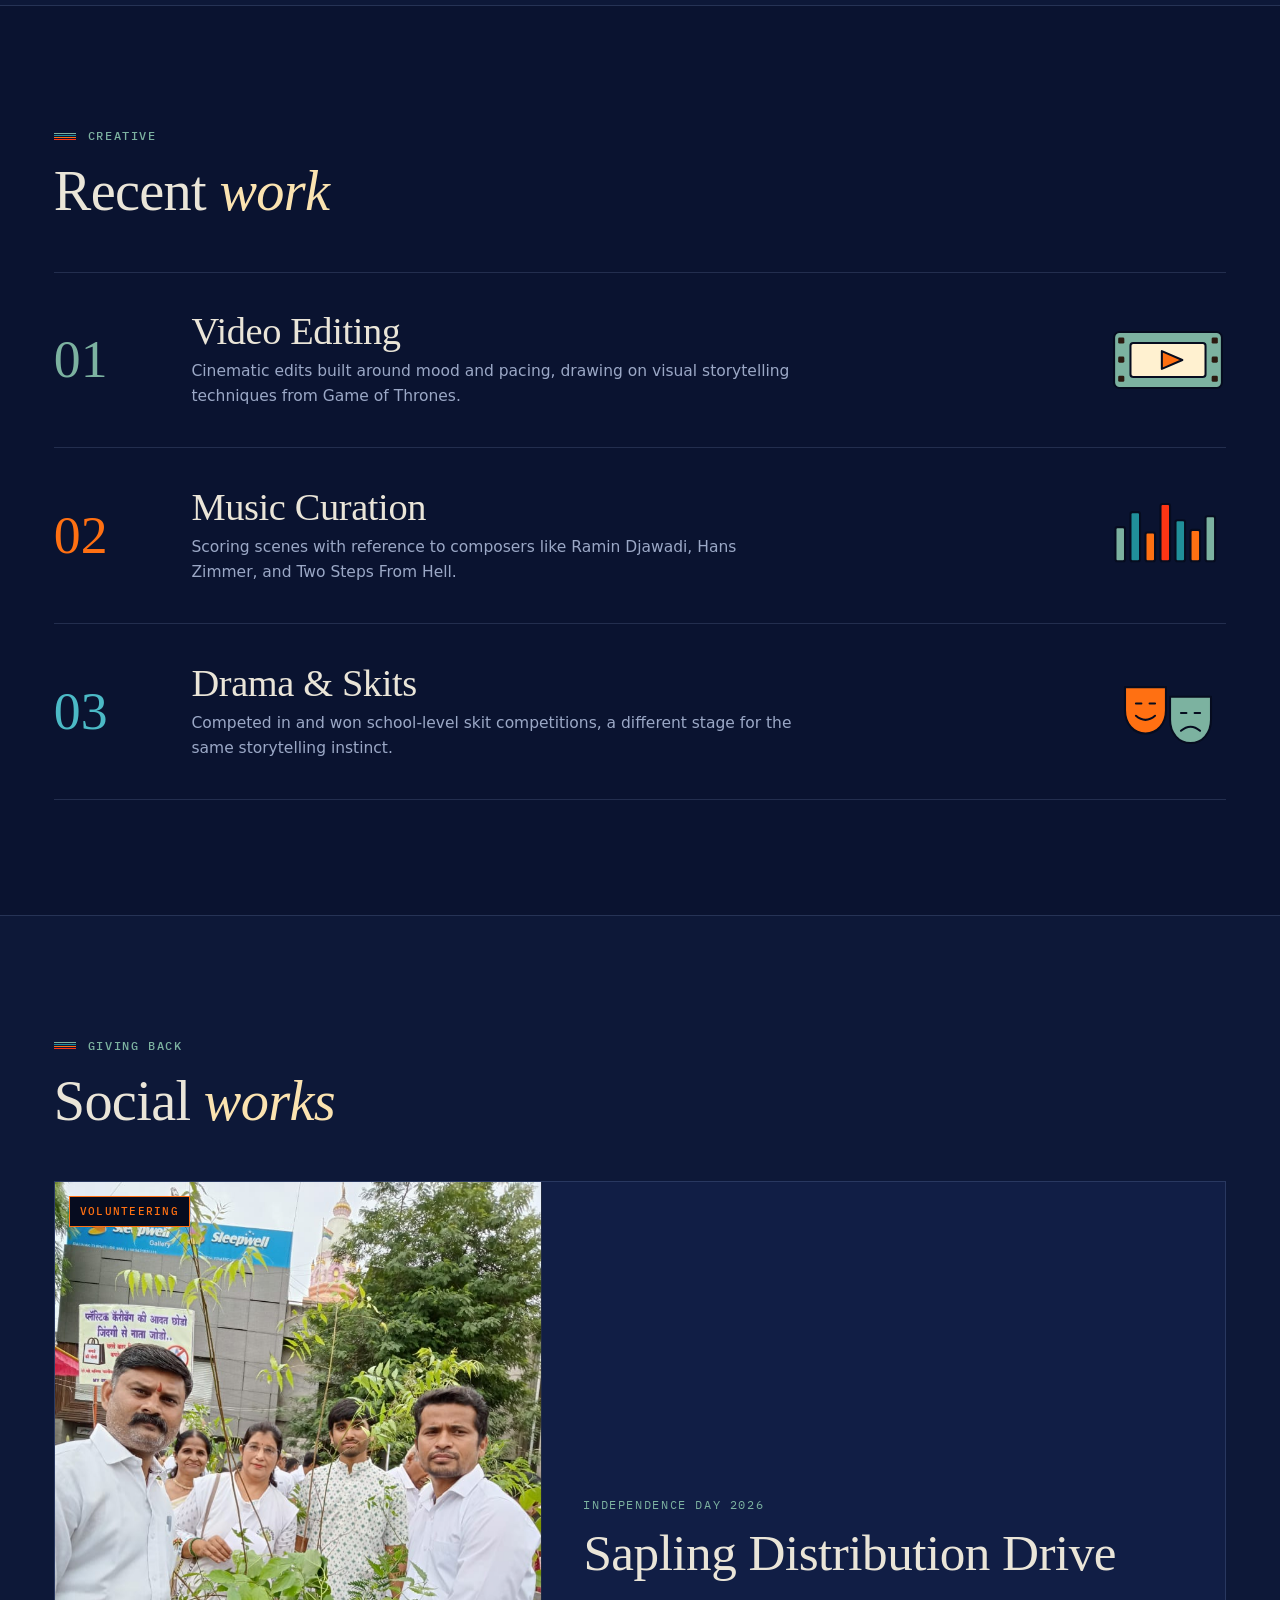
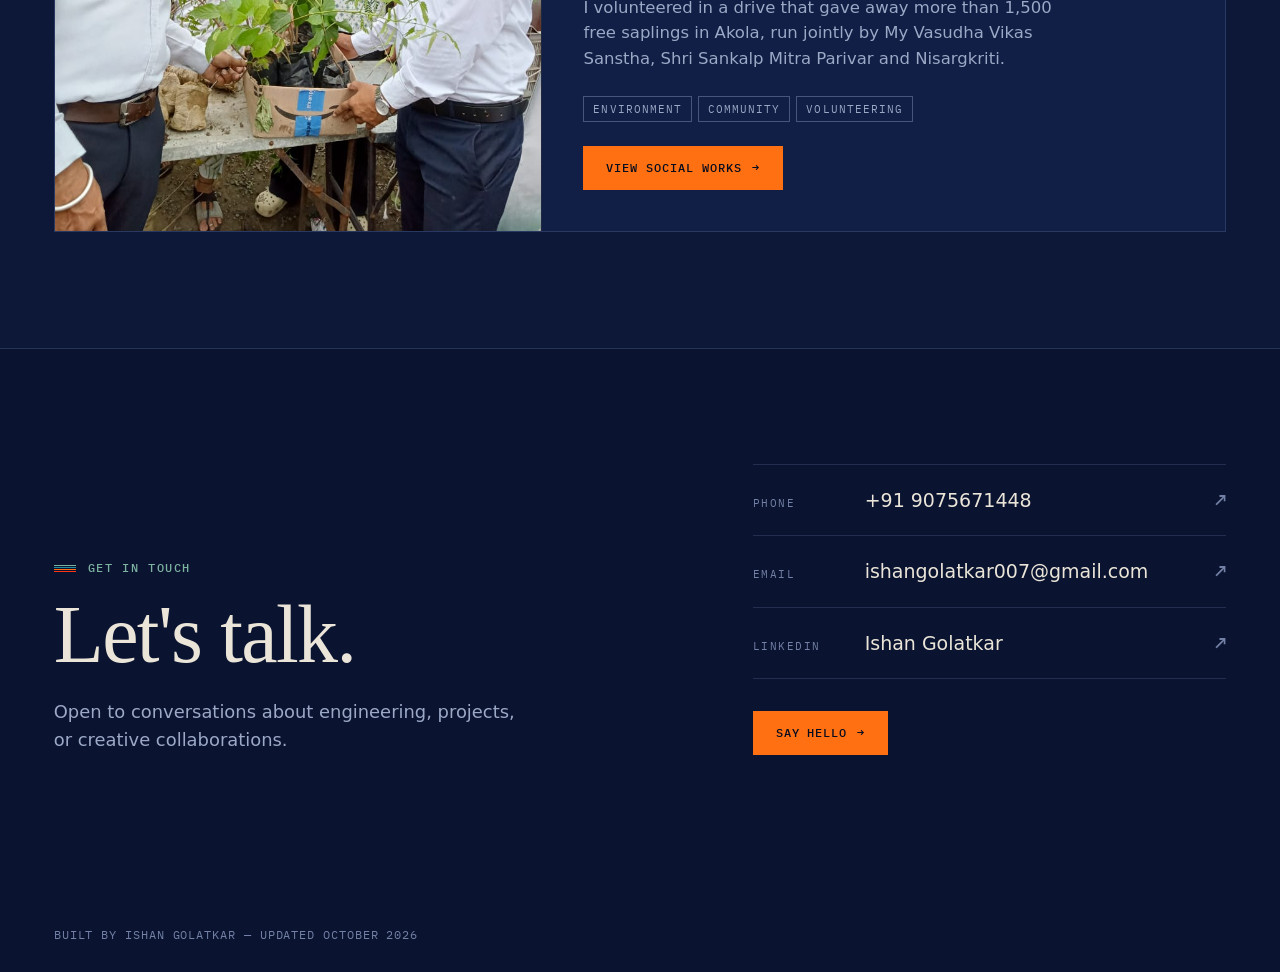
==== commit 39db06a8: "Update index.html" ====
--- a/index.html
+++ b/index.html
@@ -59,10 +59,6 @@
           <a class="btn" href="#projects">See my projects <span class="arrow" aria-hidden="true">&rarr;</span></a>
           <a class="btn btn--ghost" href="#contact">Get in touch</a>
         </div>
-        <a class="scroll-hint reveal" style="--d:.3s" href="#about" aria-label="Scroll to the About section">
-          <span class="track" aria-hidden="true"></span>
-          <span>Scroll</span>
-        </a>
       </div>
 
       <div class="hero-art reveal" style="--d:.15s">
